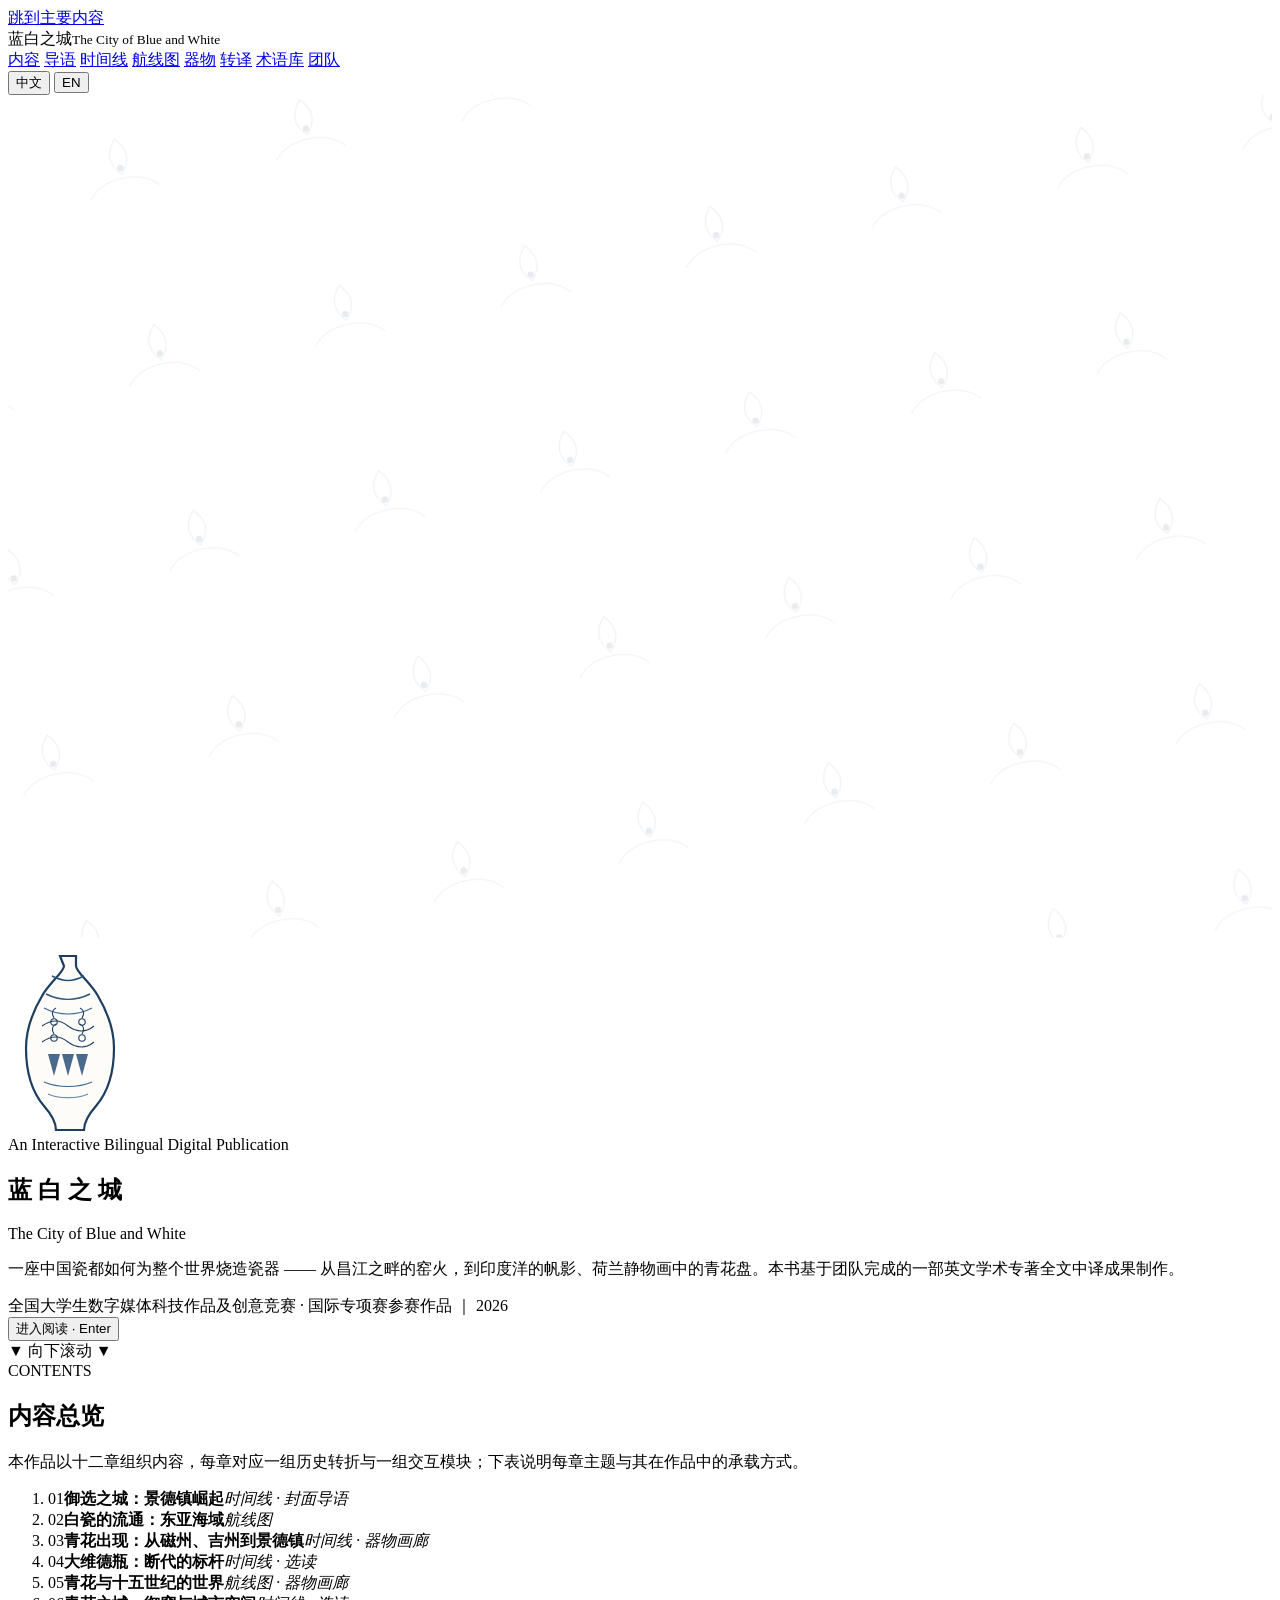
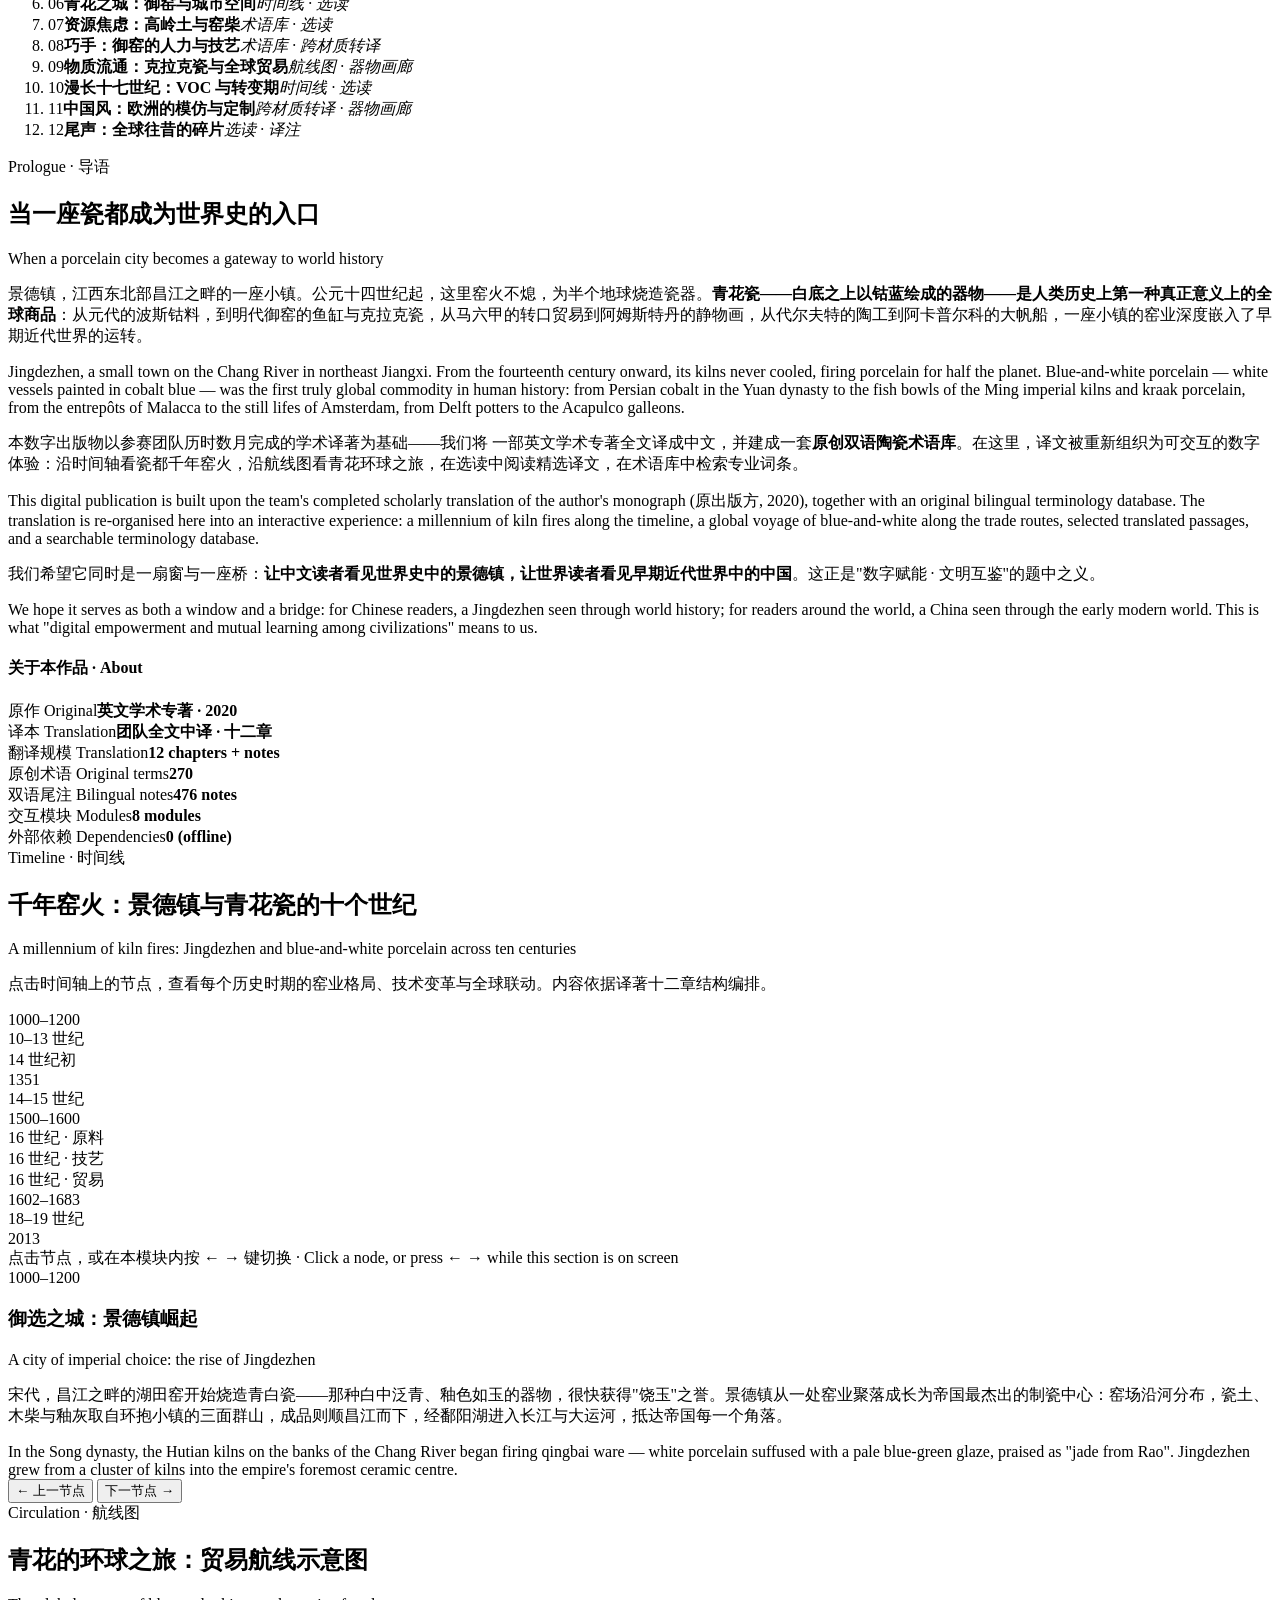
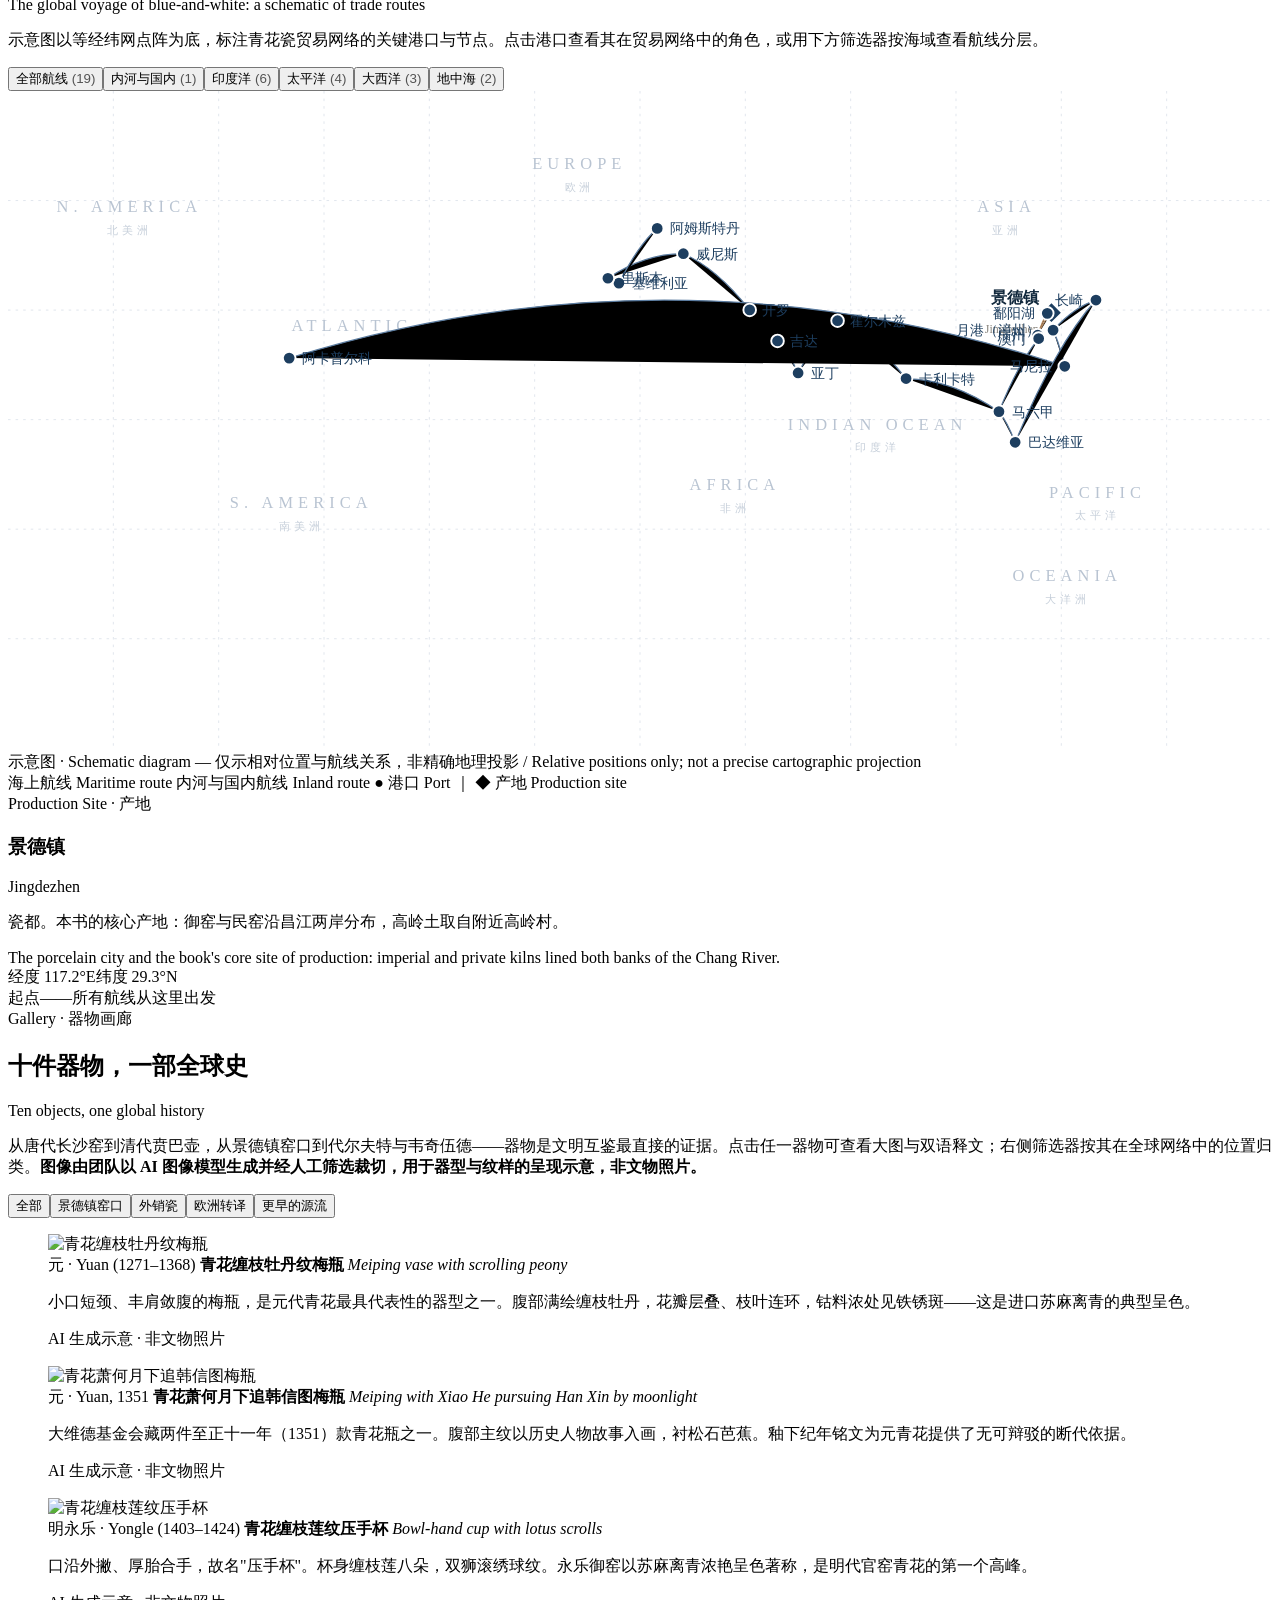
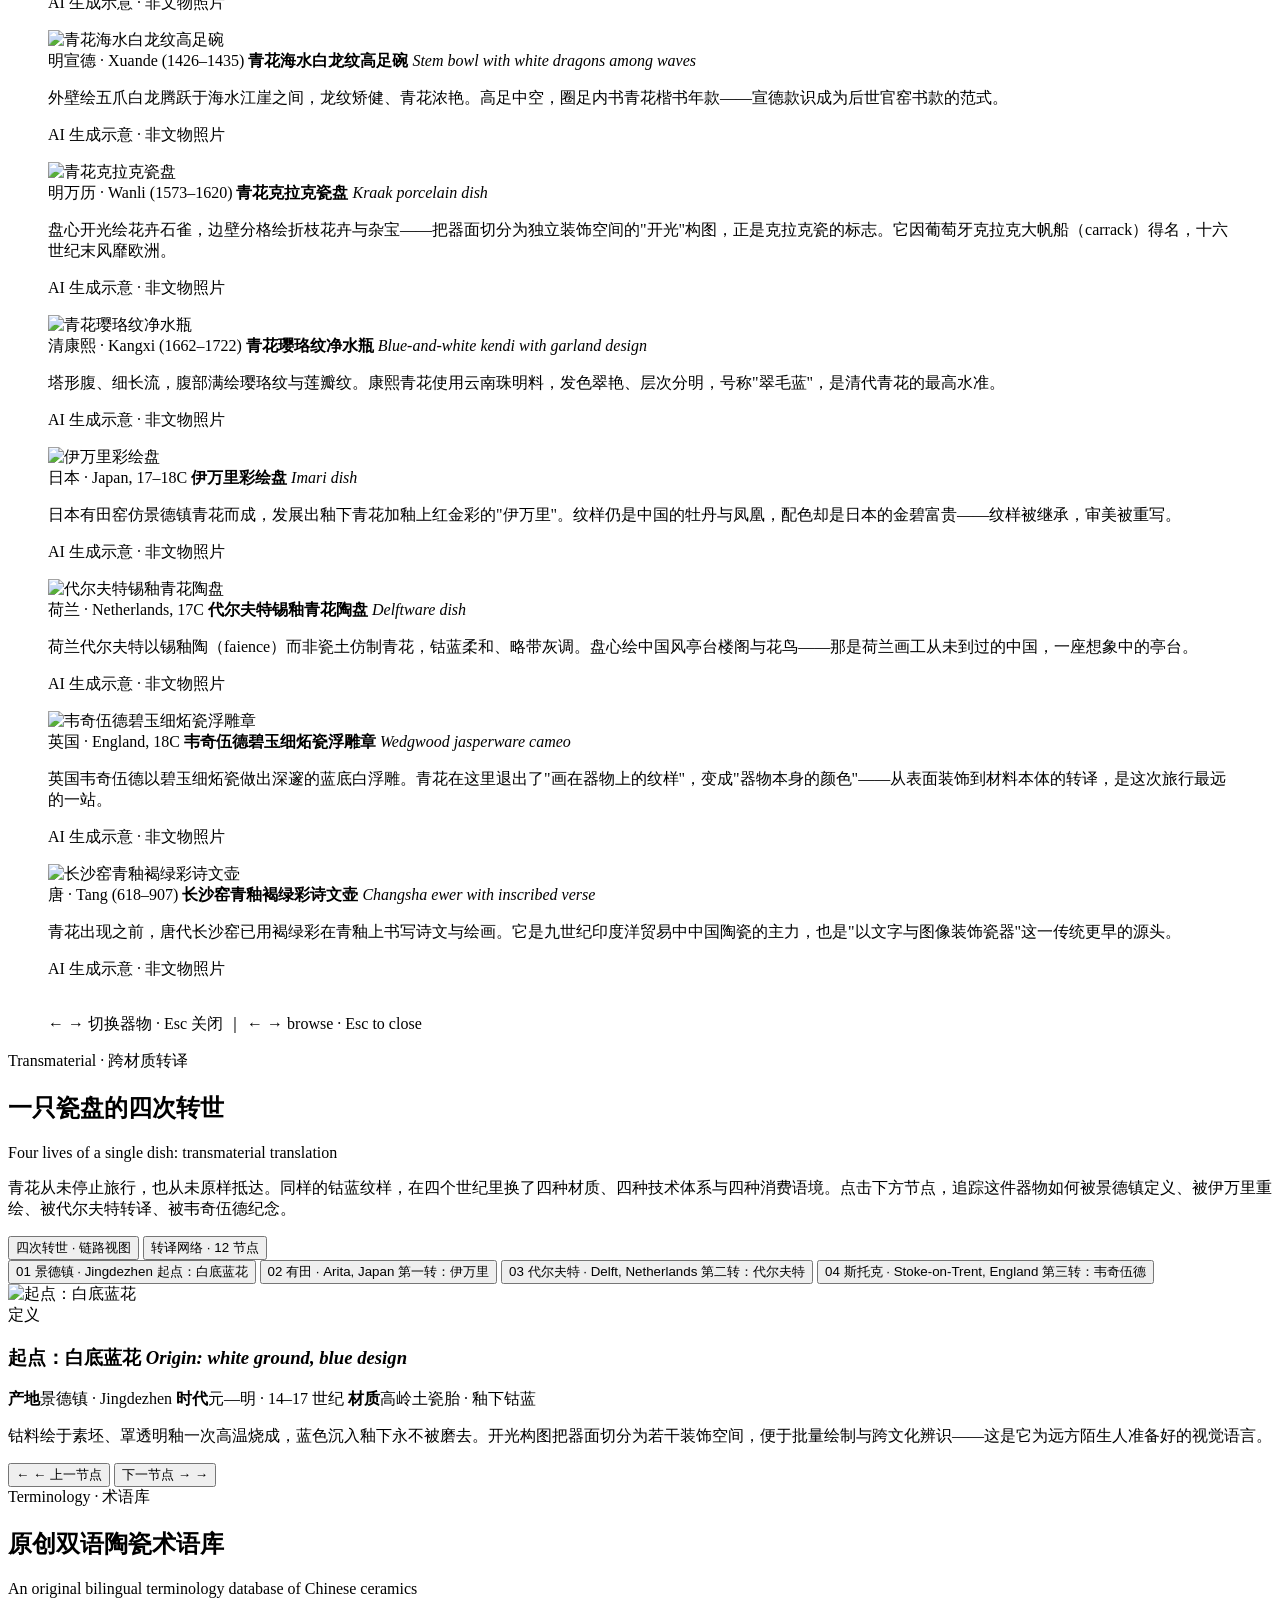
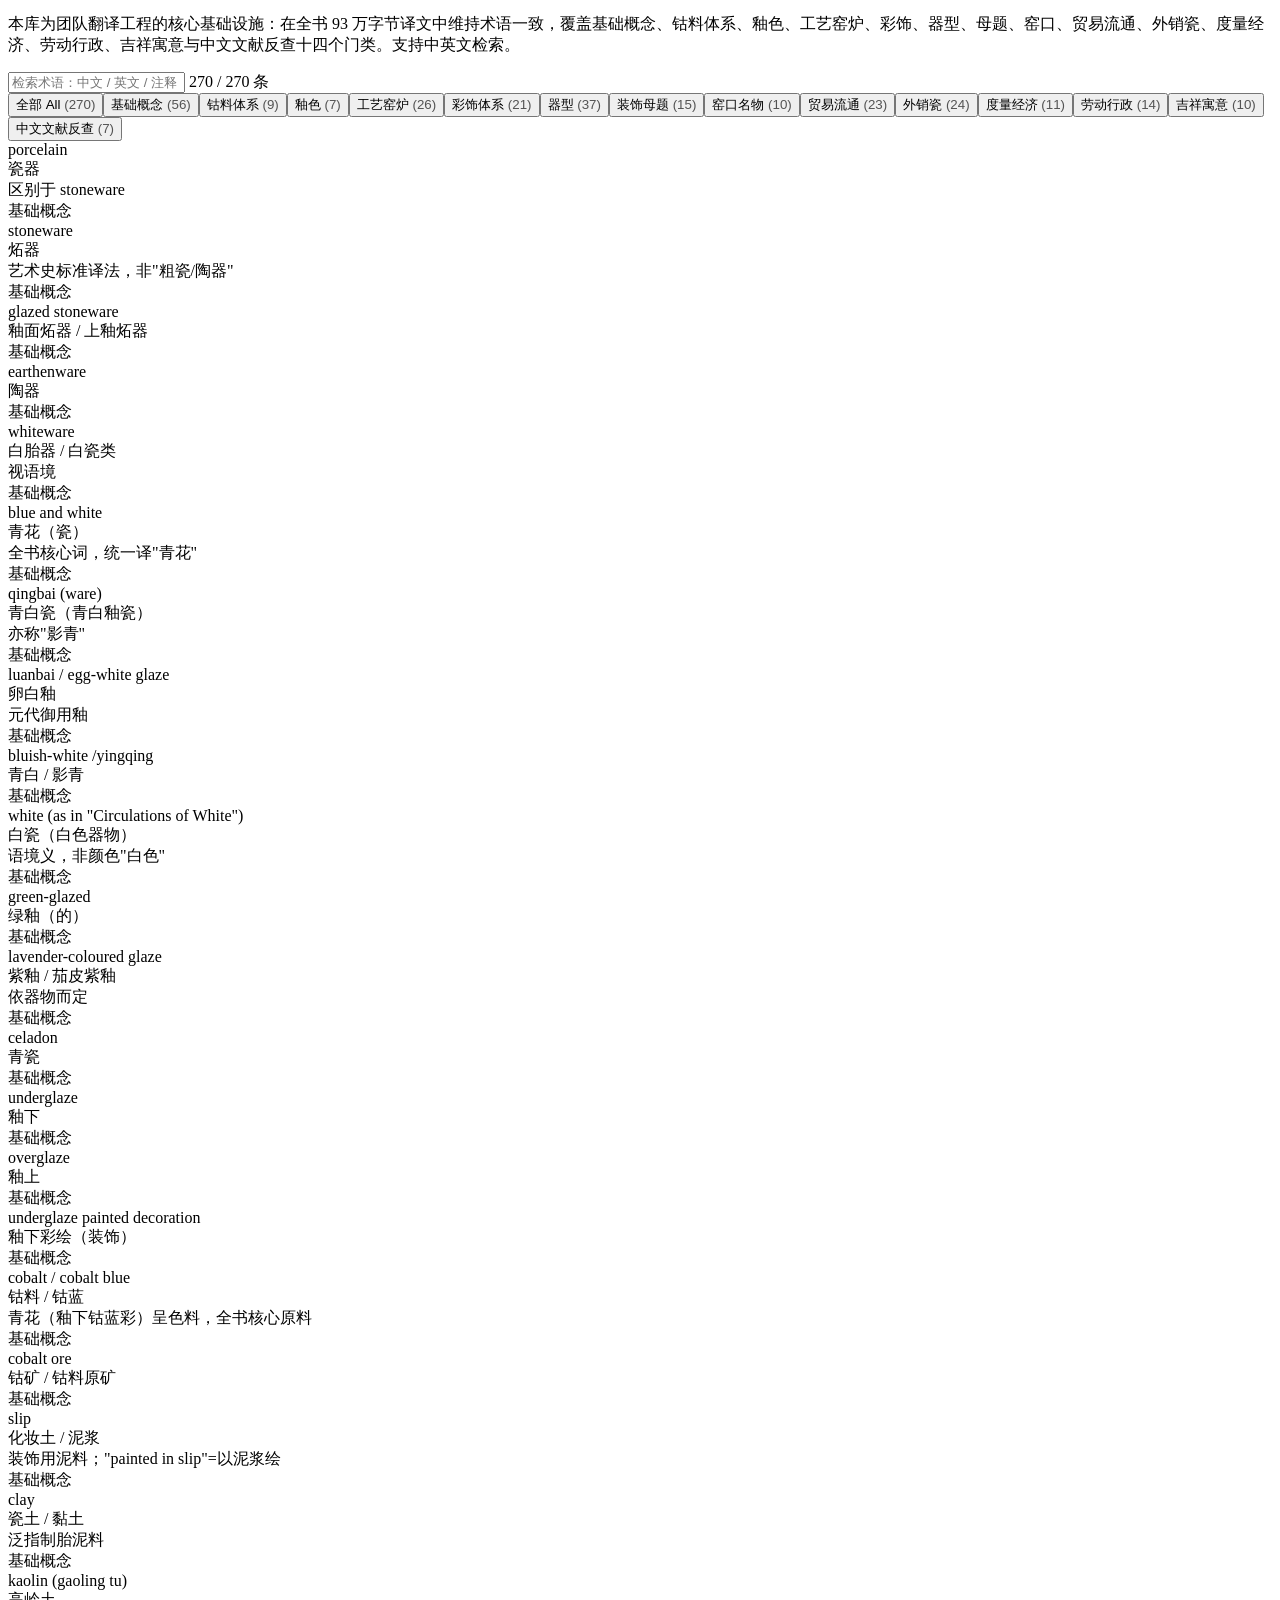
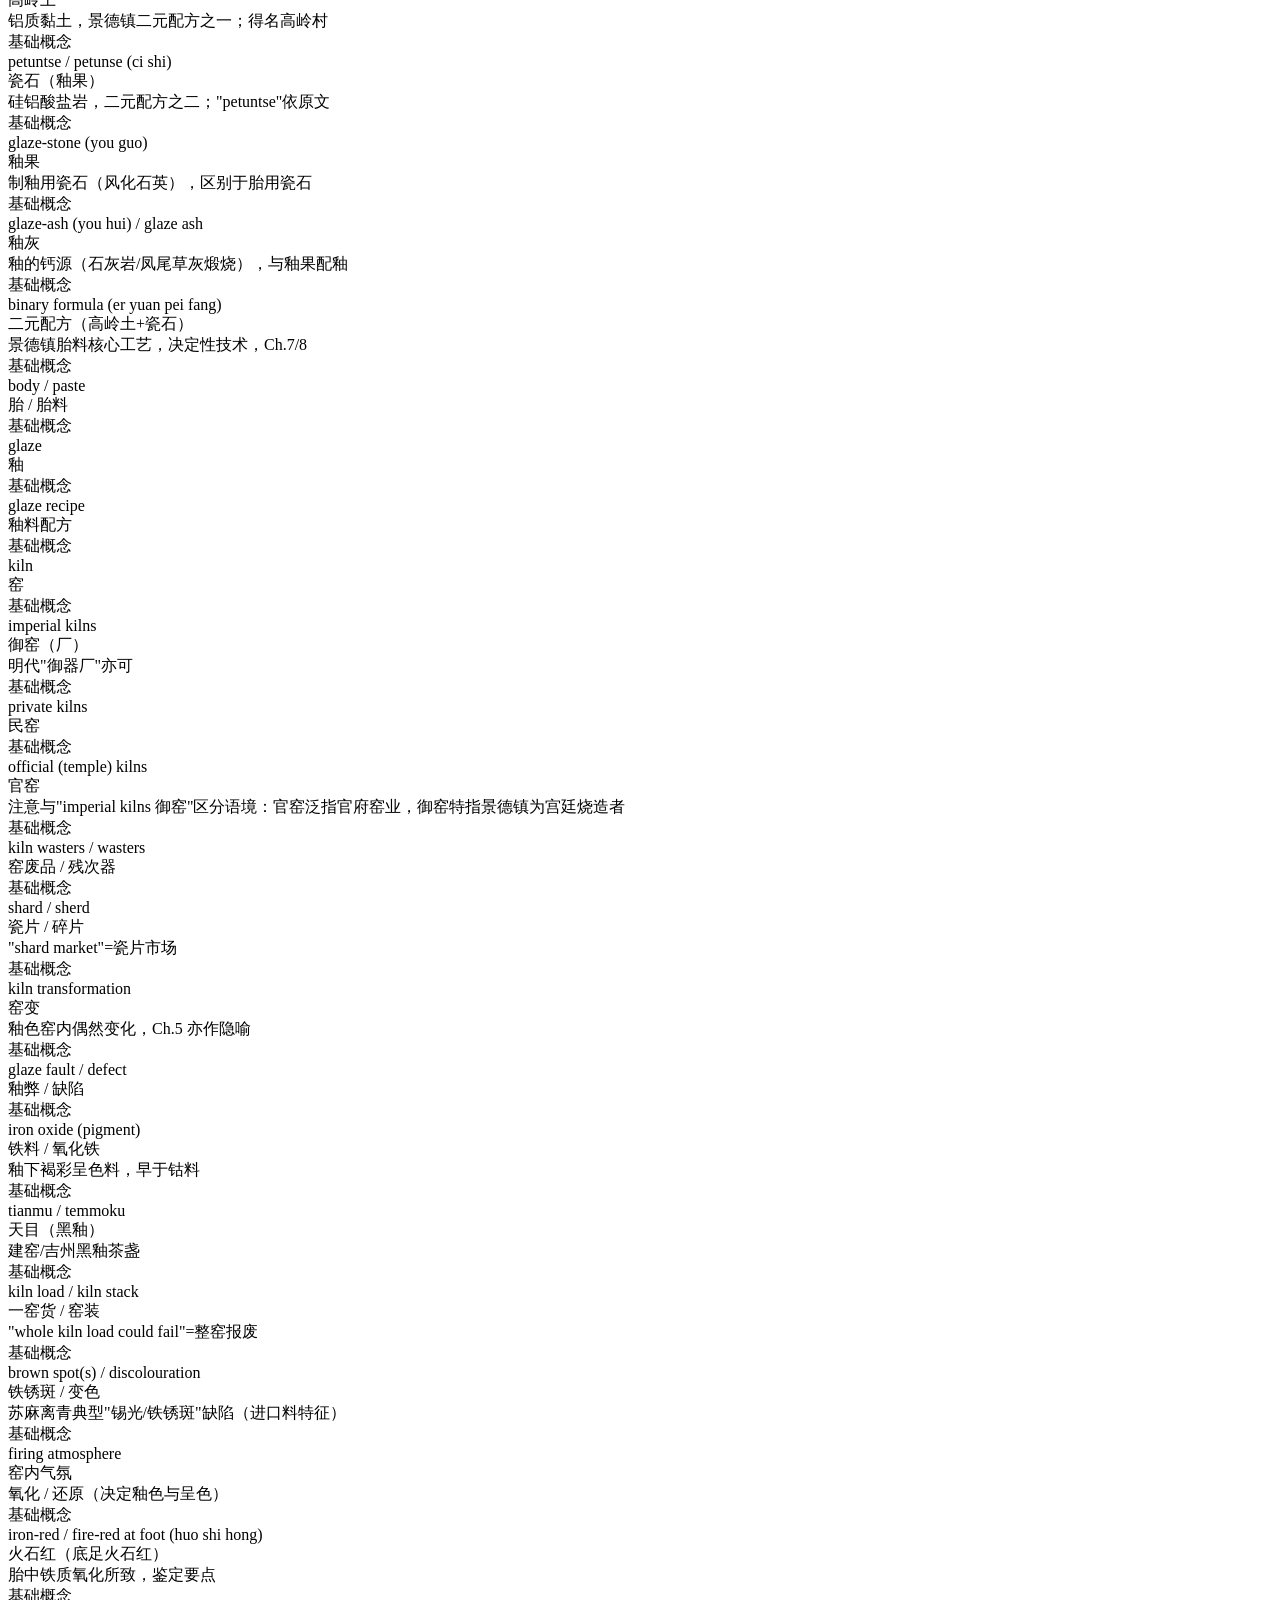
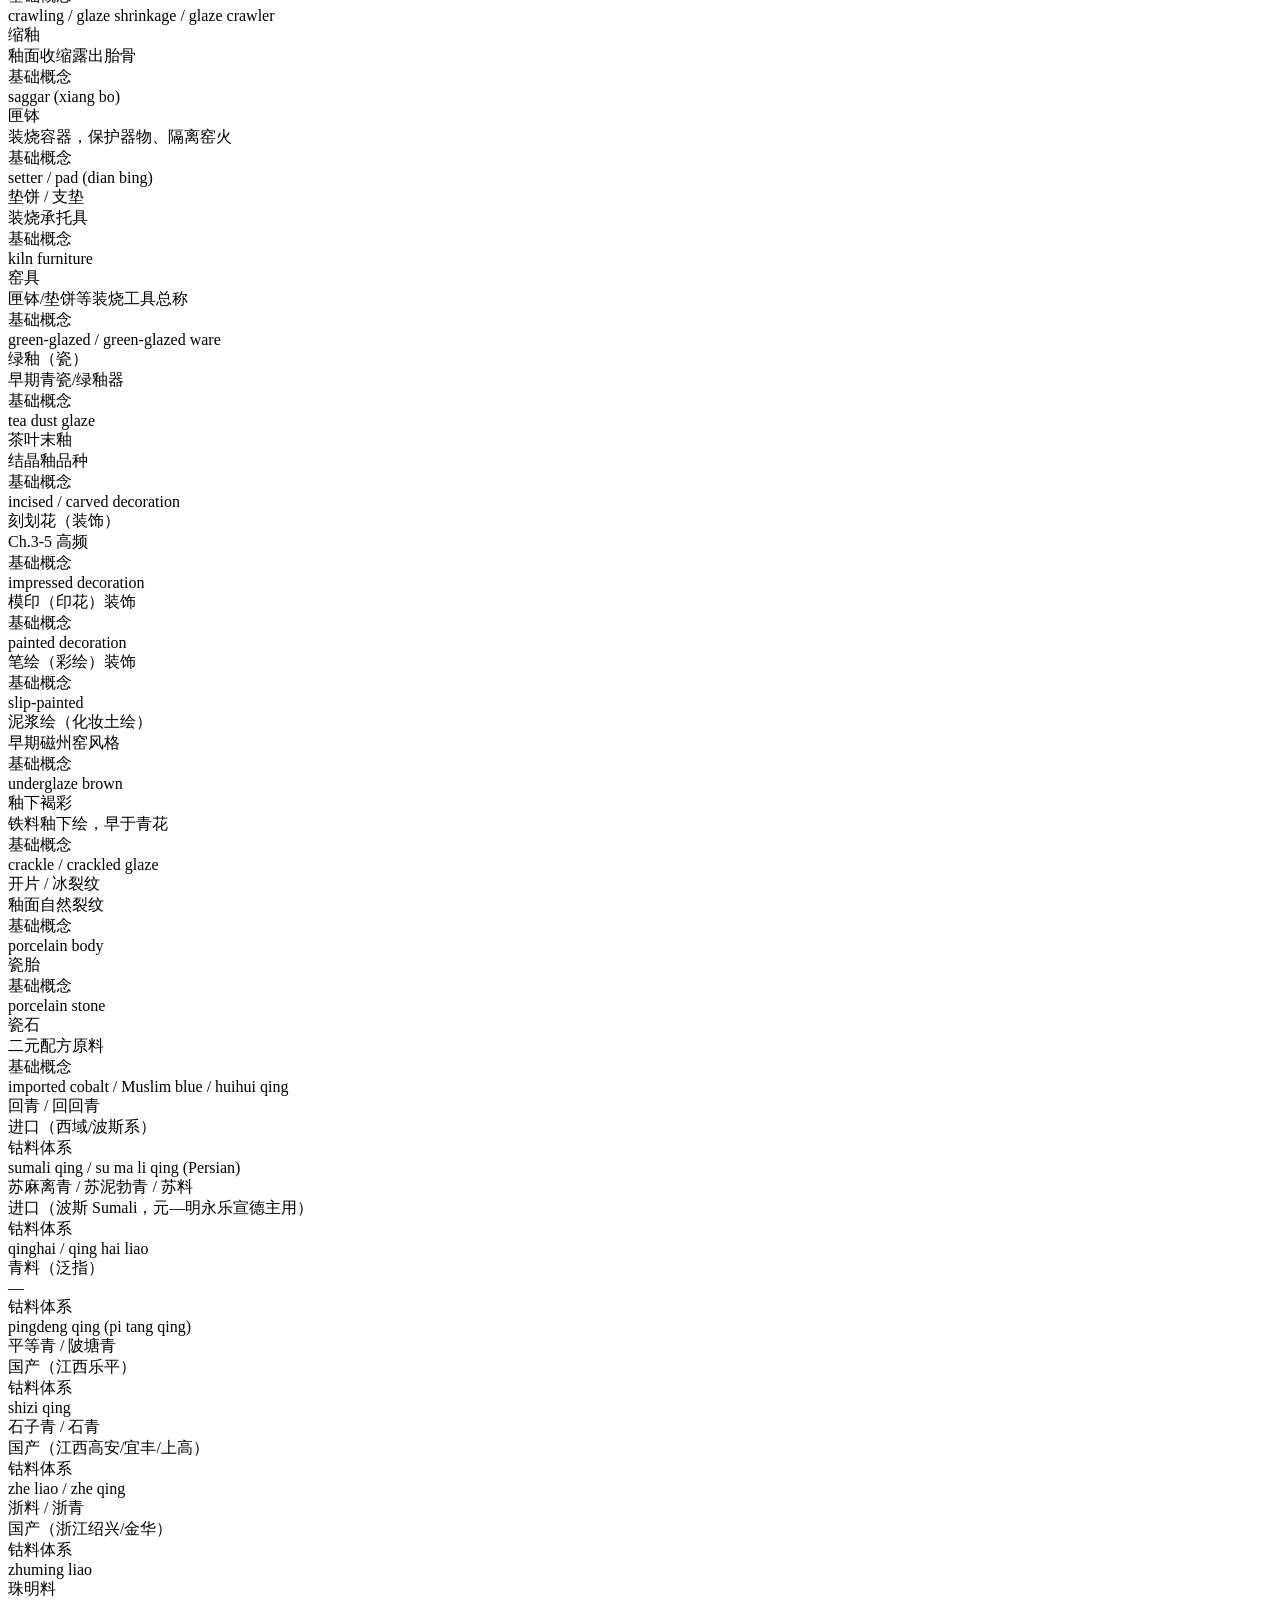
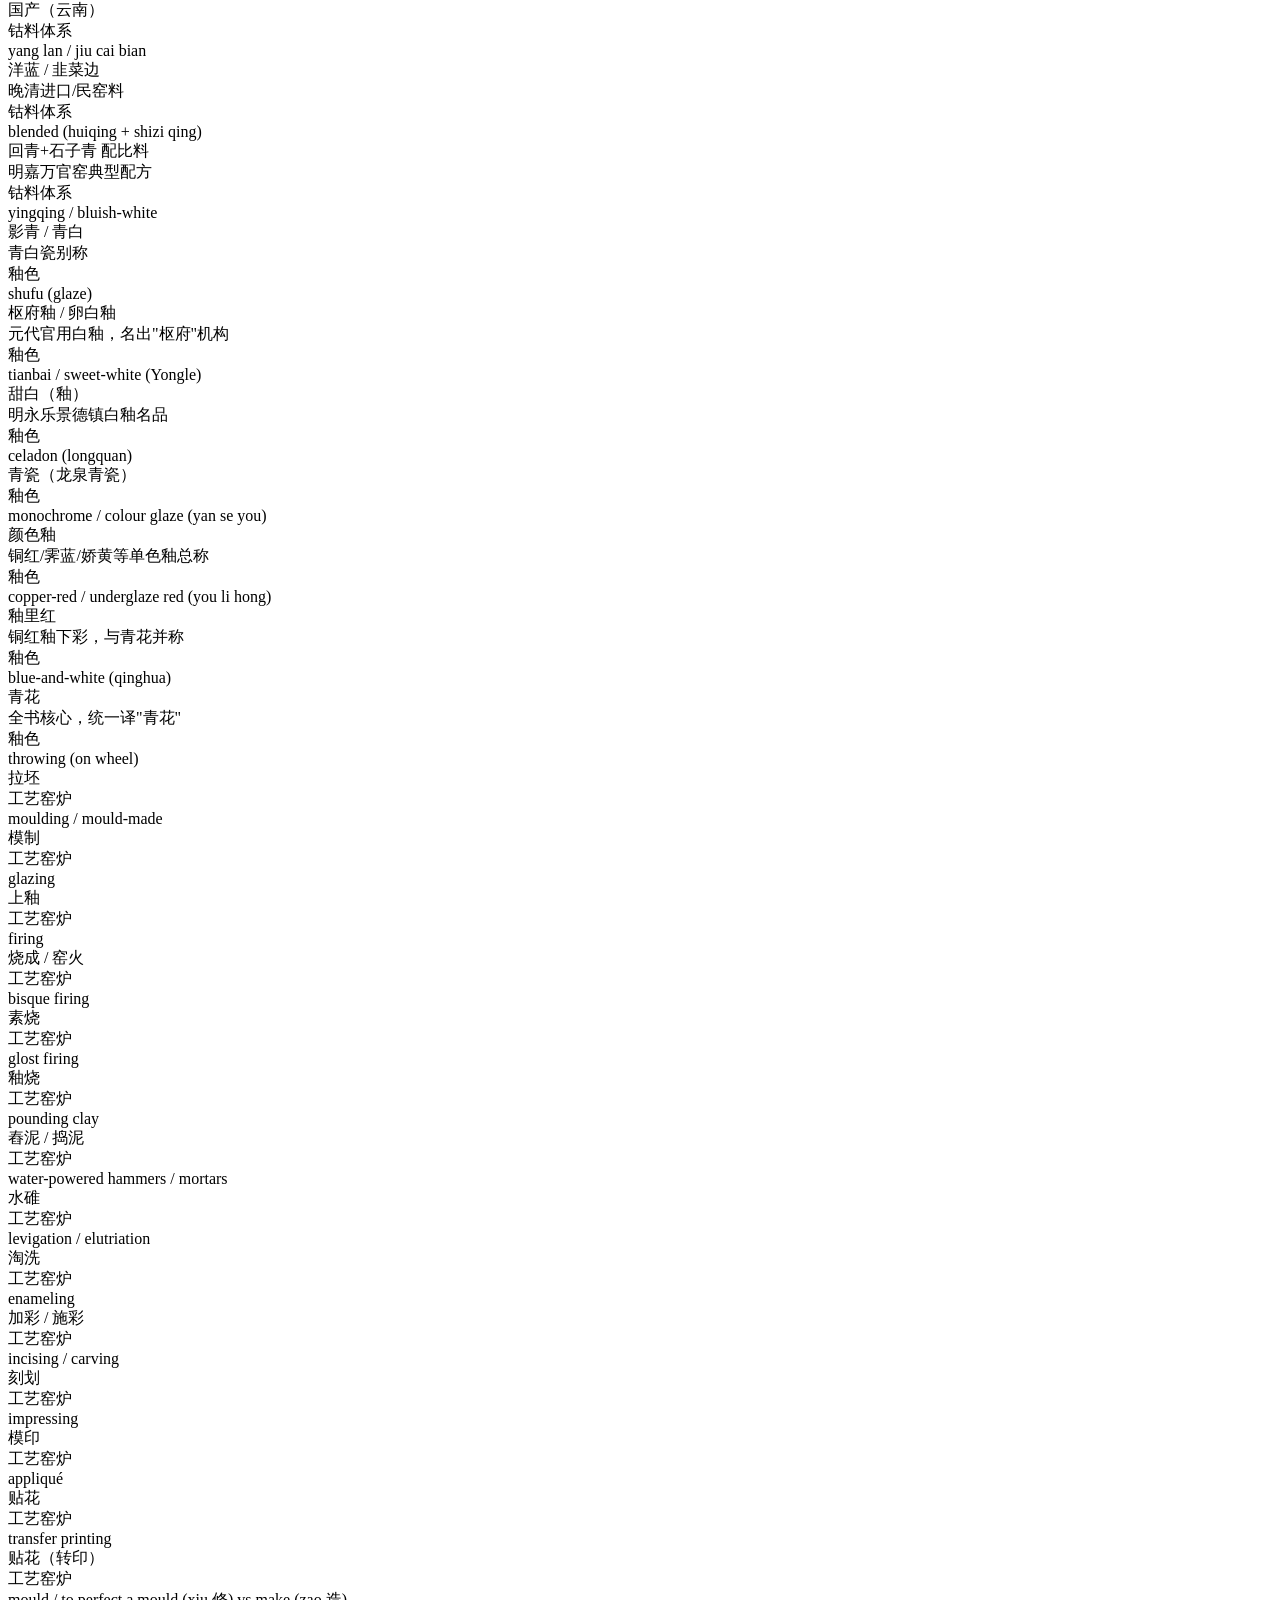
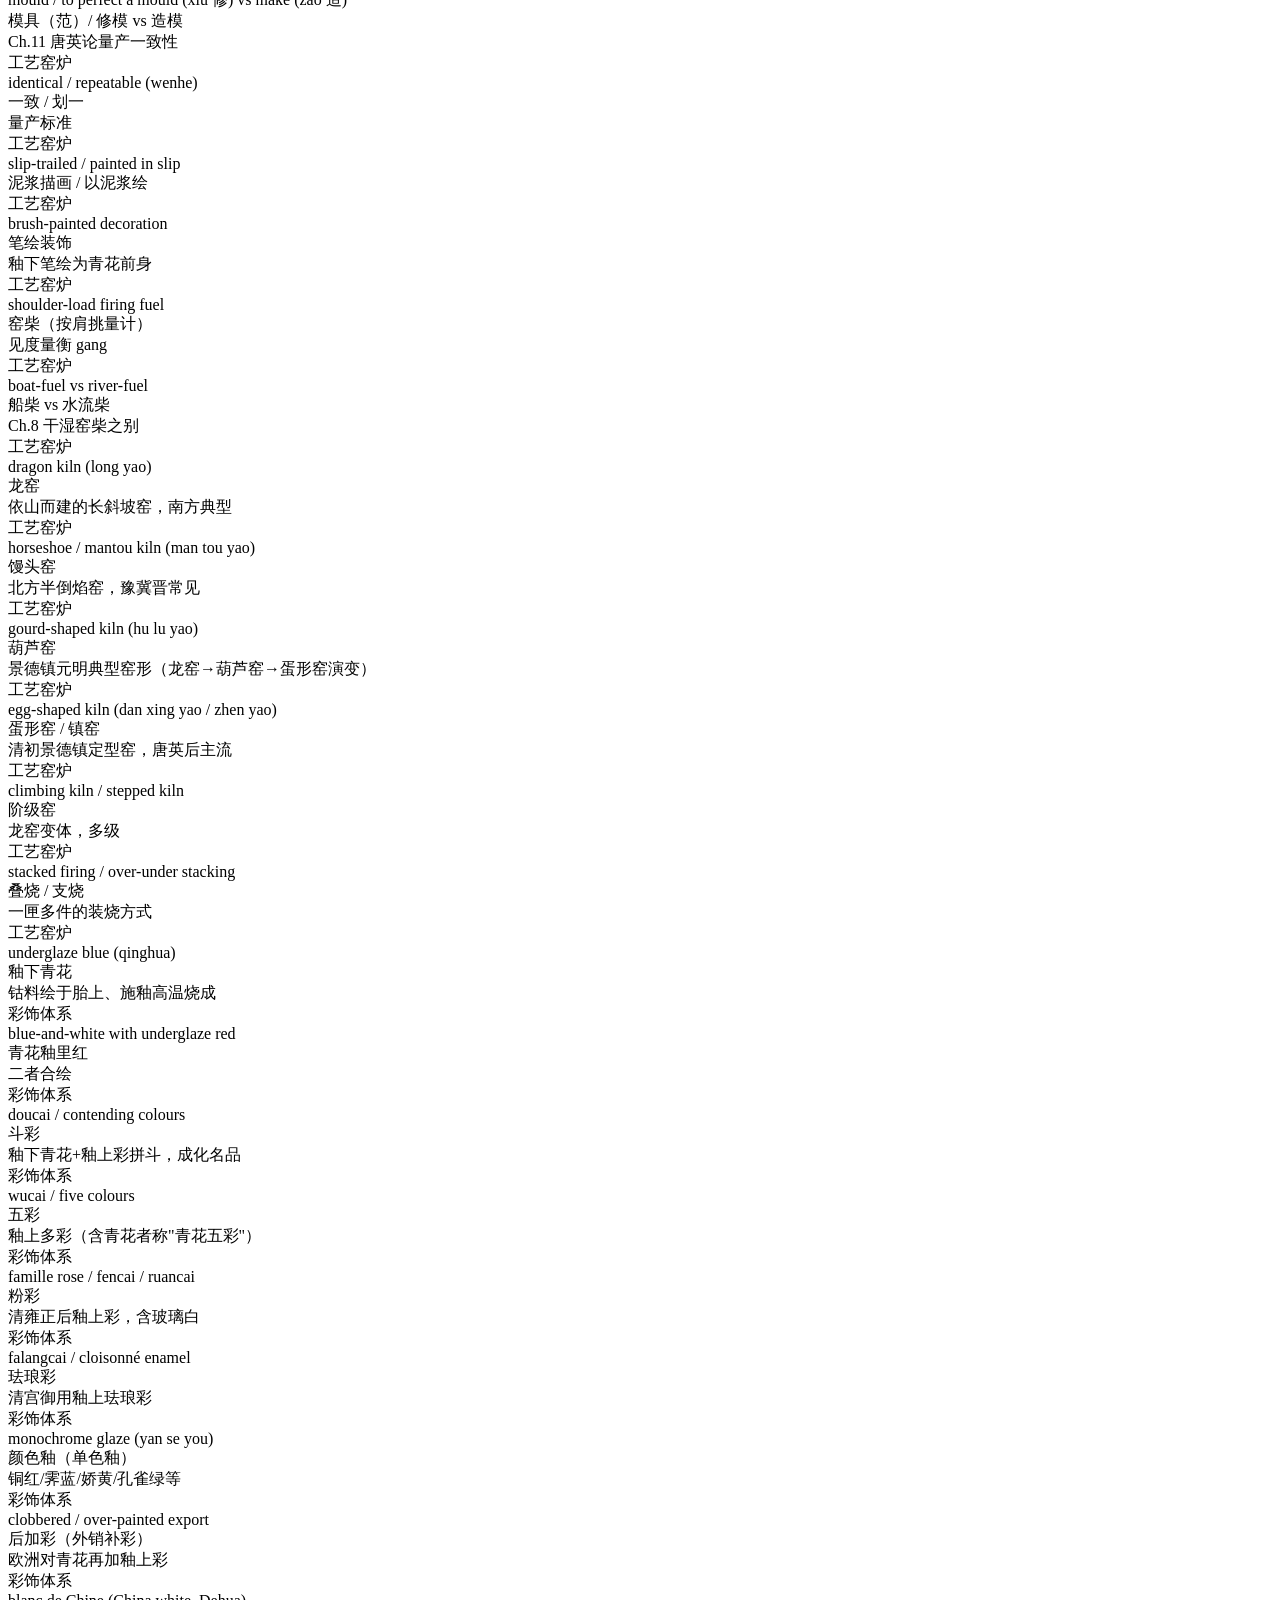
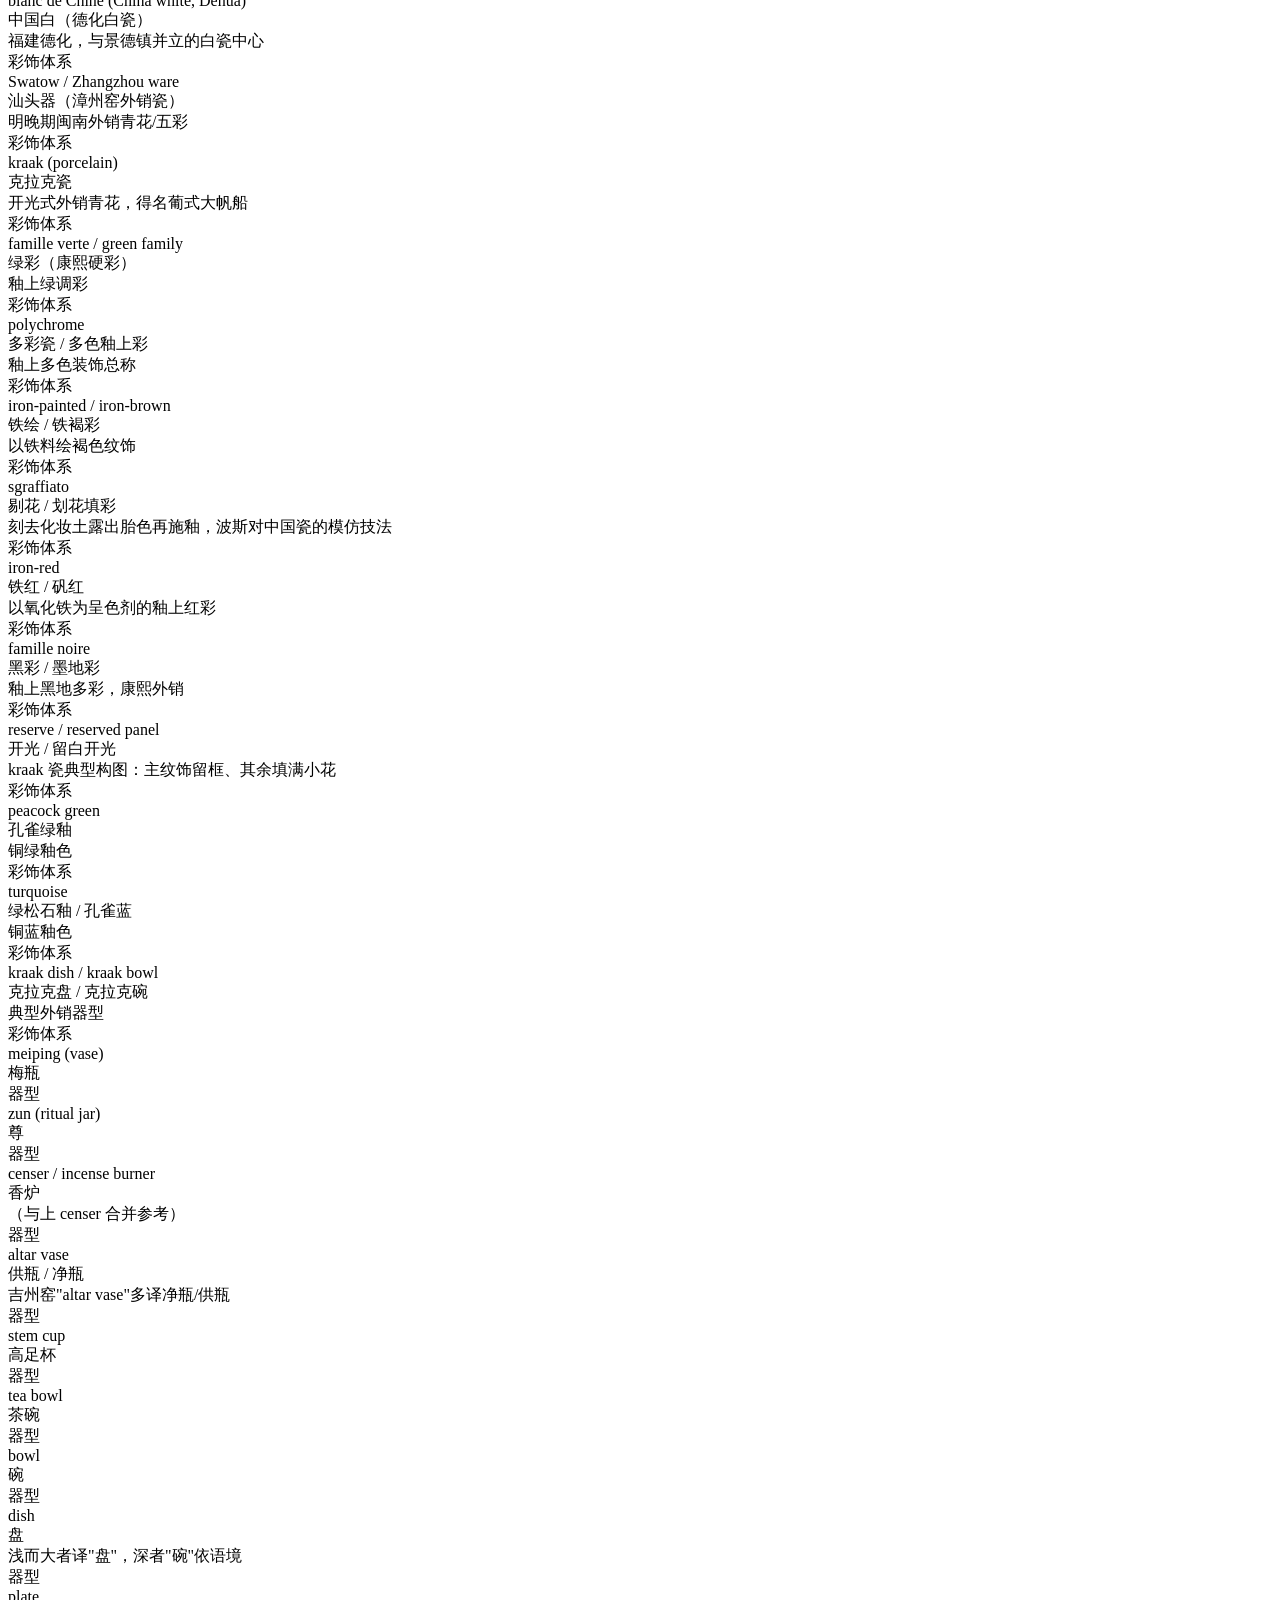
==== index.html @ 28ff6eba "upload index.html" ====
<!DOCTYPE html>
<html lang="zh-CN">
<head>
<meta charset="UTF-8">
<meta name="viewport" content="width=device-width, initial-scale=1.0">
<title>蓝白之城 · The City of Blue and White — 中英双语交互式数字出版物</title>
  <!-- 社交分享元信息（分享链接时显示标题与摘要；不影响离线运行） -->
  <meta property="og:type" content="website">
  <meta property="og:title" content="蓝白之城 · The City of Blue and White">
  <meta property="og:description" content="一部中英双语交互式数字出版物：从昌江之畔的窑火，到印度洋的帆影、荷兰静物画中的青花盘——一座中国瓷都的十个世纪。A bilingual interactive digital publication on Jingdezhen porcelain and the early modern world.">
  <meta property="og:locale" content="zh_CN">
  <meta property="og:locale:alternate" content="en_US">
  <meta name="twitter:card" content="summary_large_image">
  <meta name="twitter:title" content="The City of Blue and White">
  <meta name="twitter:description" content="A bilingual interactive digital publication on Jingdezhen porcelain and the early modern world.">
  <meta name="theme-color" content="#12293D">

<meta name="description" content="景德镇青花瓷与早期近代世界——基于团队学术翻译成果的中英双语交互式数字出版物">
<link rel="stylesheet" href="style.css">
</head>
<body>
  <a class="skip-link" href="#about" data-i18n="skip">跳到主要内容</a>

<!-- ============ 导航 ============ -->
<nav class="nav">
  <div class="nav-brand" onclick="scrollTo({top:0,behavior:'smooth'})">蓝白之城<small>The City of Blue and White</small></div>
  <div class="nav-links">
    <a href="#contents" data-i18n="nav_ct">内容</a>
      <a href="#about" data-i18n="nav_about">导语</a>
    <a href="#timeline" data-i18n="nav_timeline">时间线</a>
    <a href="#routes" data-i18n="nav_routes">航线图</a>
    <a href="#gallery" data-i18n="nav_gallery">器物</a>
    <a href="#trans" data-i18n="nav_trans">转译</a><!-- 方案C隐藏：<a href="#read" data-i18n="nav_read">长文</a> -->
    <a href="#terms" data-i18n="nav_terms">术语库</a><!-- 方案C隐藏：<a href="#notes" data-i18n="nav_notes">方法</a> -->
    <a href="#team" data-i18n="nav_team">团队</a>
    <div class="lang-switch">
      <button id="langZh" class="on" onclick="setLang('zh')">中文</button>
      <button id="langEn" onclick="setLang('en')">EN</button>
    </div>
  </div>
</nav>
<div class="read-progress" id="readProgress"><i></i></div>

<!-- ============ 封面 ============ -->
<section id="cover">
  <svg class="cover-pattern" width="100%" height="100%" preserveAspectRatio="xMidYMid slice" viewBox="0 0 1200 800" aria-hidden="true">
    <defs>
      <pattern id="lotus" width="180" height="180" patternUnits="userSpaceOnUse" patternTransform="rotate(-12)">
        <circle cx="90" cy="90" r="3" fill="#1D3E5F" opacity="0.10"/>
        <path d="M90 62 q16 18 0 34 q-16-16 0-34z" fill="none" stroke="#1D3E5F" stroke-width="1" opacity="0.08"/>
        <path d="M90 100 q22 0 34 14 M90 100 q-22 0-34 14" fill="none" stroke="#1D3E5F" stroke-width="1" opacity="0.07"/>
      </pattern>
    </defs>
    <rect width="1200" height="800" fill="url(#lotus)"/>
  </svg>
  <div class="cover-inner">
    <!-- 原创青花梅瓶插画 -->
    <svg class="cover-vase" width="120" height="190" viewBox="0 0 120 190" aria-label="青花梅瓶">
      <path d="M52 14 h16 v10 c0 6 14 16 22 30 c10 17 16 34 16 52 c0 26 -6 44 -18 58 c-8 9 -12 16 -12 24 h-28 c0-8-4-15-12-24 c-12-14-18-32-18-58 c0-18 6-35 16-52 c8-14 22-24 22-30z"
            fill="#FDFCF9" stroke="#1D3E5F" stroke-width="2.2"/>
      <path d="M44 34 c12 6 20 6 32 0" fill="none" stroke="#2A5178" stroke-width="1.4"/>
      <path d="M38 52 c14 7 30 7 44 0" fill="none" stroke="#2A5178" stroke-width="1.4"/>
      <path d="M36 66 c15 8 33 8 48 0" fill="none" stroke="#3D6893" stroke-width="1.2"/>
      <!-- 缠枝莲纹带 -->
      <g stroke="#1D3E5F" stroke-width="1.1" fill="none">
        <path d="M34 84 q14-10 26 0 q14 10 26 0"/>
        <circle cx="46" cy="80" r="3.2"/><circle cx="74" cy="80" r="3.2"/>
        <path d="M46 76 q-4-7 2-10 M74 76 q4-7-2-10"/>
        <path d="M34 100 q14-10 26 0 q14 10 26 0"/>
        <circle cx="46" cy="96" r="3.2"/><circle cx="74" cy="96" r="3.2"/>
        <path d="M46 92 q-4-7 2-10 M74 92 q4-7-2-10"/>
      </g>
      <!-- 蕉叶纹 -->
      <g fill="#2A5178" opacity="0.85">
        <path d="M40 112 l6 22 6-22z"/><path d="M54 112 l6 22 6-22z"/><path d="M68 112 l6 22 6-22z"/>
      </g>
      <path d="M36 140 c14 6 34 6 48 0" fill="none" stroke="#3D6893" stroke-width="1.2"/>
      <path d="M40 152 c10 5 30 5 40 0" fill="none" stroke="#5B7CA0" stroke-width="1"/>
    </svg>
    <div class="cover-kicker">An Interactive Bilingual Digital Publication</div>
    <h1 class="cover-title">蓝 白 之 城</h1>
    <div class="cover-title-en">The City of Blue and White</div>
    <p class="cover-sub" data-i18n="cover_sub">一座中国瓷都如何为整个世界烧造瓷器 —— 从昌江之畔的窑火，到印度洋的帆影、荷兰静物画中的青花盘。本书基于团队完成的一部英文学术专著全文中译成果制作。</p>
    <div class="cover-meta">全国大学生数字媒体科技作品及创意竞赛 · 国际专项赛参赛作品 ｜ 2026</div>
    <button class="cover-cta" onclick="document.getElementById('about').scrollIntoView({behavior:'smooth'})">进入阅读 · Enter</button>
  </div>
  <div class="scroll-hint">▼ 向下滚动 ▼</div>
</section>

<!-- ============ 导语 ============ -->
<!-- 内容总览：全书十二章目录（评审 30 秒看懂内容框架） -->
  <section id="contents" class="sec">
    <div class="wrap">
      <div class="sec-kicker" data-i18n="ct_kicker">CONTENTS</div>
      <h2 class="sec-title" data-i18n="ct_title">内容总览</h2>
      <p class="about-p" data-i18n="ct_lead">本作品以十二章组织内容，每章对应一组历史转折与一组交互模块；下表说明每章主题与其在作品中的承载方式。</p>
      <ol class="ct-list">
        <li><span class="ct-no">01</span><b data-i18n="ct_c1">御选之城：景德镇崛起</b><em data-i18n="ct_m1">时间线 · 封面导语</em></li>
        <li><span class="ct-no">02</span><b data-i18n="ct_c2">白瓷的流通：东亚海域</b><em data-i18n="ct_m2">航线图</em></li>
        <li><span class="ct-no">03</span><b data-i18n="ct_c3">青花出现：从磁州、吉州到景德镇</b><em data-i18n="ct_m3">时间线 · 器物画廊</em></li>
        <li><span class="ct-no">04</span><b data-i18n="ct_c4">大维德瓶：断代的标杆</b><em data-i18n="ct_m4">时间线 · 选读</em></li>
        <li><span class="ct-no">05</span><b data-i18n="ct_c5">青花与十五世纪的世界</b><em data-i18n="ct_m5">航线图 · 器物画廊</em></li>
        <li><span class="ct-no">06</span><b data-i18n="ct_c6">青花之城：御窑与城市空间</b><em data-i18n="ct_m6">时间线 · 选读</em></li>
        <li><span class="ct-no">07</span><b data-i18n="ct_c7">资源焦虑：高岭土与窑柴</b><em data-i18n="ct_m7">术语库 · 选读</em></li>
        <li><span class="ct-no">08</span><b data-i18n="ct_c8">巧手：御窑的人力与技艺</b><em data-i18n="ct_m8">术语库 · 跨材质转译</em></li>
        <li><span class="ct-no">09</span><b data-i18n="ct_c9">物质流通：克拉克瓷与全球贸易</b><em data-i18n="ct_m9">航线图 · 器物画廊</em></li>
        <li><span class="ct-no">10</span><b data-i18n="ct_c10">漫长十七世纪：VOC 与转变期</b><em data-i18n="ct_m10">时间线 · 选读</em></li>
        <li><span class="ct-no">11</span><b data-i18n="ct_c11">中国风：欧洲的模仿与定制</b><em data-i18n="ct_m11">跨材质转译 · 器物画廊</em></li>
        <li><span class="ct-no">12</span><b data-i18n="ct_c12">尾声：全球往昔的碎片</b><em data-i18n="ct_m12">选读 · 译注</em></li>
      </ol>
    </div>
  </section>

  <section id="about">
  <div class="sec-head">
    <div class="sec-kicker" data-i18n="k_about">Prologue · 导语</div>
    <h2 class="sec-title" data-i18n="t_about">当一座瓷都成为世界史的入口</h2>
    <div class="sec-title-en">When a porcelain city becomes a gateway to world history</div>
  </div>
  <div class="about-grid">
    <div>
      <p class="about-p">景德镇，江西东北部昌江之畔的一座小镇。公元十四世纪起，这里窑火不熄，为半个地球烧造瓷器。<strong>青花瓷——白底之上以钴蓝绘成的器物——是人类历史上第一种真正意义上的全球商品</strong>：从元代的波斯钴料，到明代御窑的鱼缸与克拉克瓷，从马六甲的转口贸易到阿姆斯特丹的静物画，从代尔夫特的陶工到阿卡普尔科的大帆船，一座小镇的窑业深度嵌入了早期近代世界的运转。</p>
      <div class="about-en">Jingdezhen, a small town on the Chang River in northeast Jiangxi. From the fourteenth century onward, its kilns never cooled, firing porcelain for half the planet. Blue-and-white porcelain — white vessels painted in cobalt blue — was the first truly global commodity in human history: from Persian cobalt in the Yuan dynasty to the fish bowls of the Ming imperial kilns and kraak porcelain, from the entrepôts of Malacca to the still lifes of Amsterdam, from Delft potters to the Acapulco galleons.</div>
      <p class="about-p">本数字出版物以参赛团队历时数月完成的学术译著为基础——我们将 一部英文学术专著全文译成中文，并建成一套<strong>原创双语陶瓷术语库</strong>。在这里，译文被重新组织为可交互的数字体验：沿时间轴看瓷都千年窑火，沿航线图看青花环球之旅，在选读中阅读精选译文，在术语库中检索专业词条。</p>
      <div class="about-en">This digital publication is built upon the team's completed scholarly translation of the author's monograph (原出版方, 2020), together with an original bilingual terminology database. The translation is re-organised here into an interactive experience: a millennium of kiln fires along the timeline, a global voyage of blue-and-white along the trade routes, selected translated passages, and a searchable terminology database.</div>
      <p class="about-p">我们希望它同时是一扇窗与一座桥：<strong>让中文读者看见世界史中的景德镇，让世界读者看见早期近代世界中的中国</strong>。这正是"数字赋能 · 文明互鉴"的题中之义。</p>
      <div class="about-en">We hope it serves as both a window and a bridge: for Chinese readers, a Jingdezhen seen through world history; for readers around the world, a China seen through the early modern world. This is what "digital empowerment and mutual learning among civilizations" means to us.</div>
    </div>
    <aside class="card about-side">
      <h4 data-i18n="about_h4">关于本作品 · About</h4>
      <div class="fact-row"><span>原作 Original</span><b>英文学术专著 · 2020</b></div>
      <div class="fact-row"><span>译本 Translation</span><b>团队全文中译 · 十二章</b></div>
      <div class="fact-row"><span>翻译规模 Translation</span><b>12 chapters + notes</b></div>
      <div class="fact-row"><span>原创术语 Original terms</span><b id="factTerms">270</b></div>
      <div class="fact-row"><span>双语尾注 Bilingual notes</span><b>476 notes</b></div>
      <div class="fact-row"><span>交互模块 Modules</span><b>8 modules</b></div>
      <div class="fact-row"><span>外部依赖 Dependencies</span><b>0 (offline)</b></div>
    </aside>
  </div>
</section>

<!-- ============ 时间线 ============ -->
<section id="timeline">
  <div class="sec-head">
    <div class="sec-kicker" data-i18n="k_timeline">Timeline · 时间线</div>
    <h2 class="sec-title" data-i18n="t_timeline">千年窑火：景德镇与青花瓷的十个世纪</h2>
    <div class="sec-title-en">A millennium of kiln fires: Jingdezhen and blue-and-white porcelain across ten centuries</div>
    <p class="sec-desc" data-i18n="d_timeline">点击时间轴上的节点，查看每个历史时期的窑业格局、技术变革与全球联动。内容依据译著十二章结构编排。</p>
  </div>
  <div class="timeline-wrap">
    <div class="timeline" id="tlRail">
      <div class="tl-rail"></div>
      <!-- nodes injected by JS -->
    </div>
  </div>
  <div class="tl-hint">点击节点，或在本模块内按 ← → 键切换 · Click a node, or press ← → while this section is on screen</div>
  <div class="card tl-detail show" id="tlDetail"></div>
  <div class="tl-nav">
    <button onclick="tlStep(-1)">← 上一节点</button>
    <button onclick="tlStep(1)">下一节点 →</button>
  </div>
</section>

<!-- ============ 航线图 ============ -->
<section id="routes">
  <div class="sec-head">
    <div class="sec-kicker" data-i18n="k_routes">Circulation · 航线图</div>
    <h2 class="sec-title" data-i18n="t_routes">青花的环球之旅：贸易航线示意图</h2>
    <div class="sec-title-en">The global voyage of blue-and-white: a schematic of trade routes</div>
    <p class="sec-desc" data-i18n="d_routes">示意图以等经纬网点阵为底，标注青花瓷贸易网络的关键港口与节点。点击港口查看其在贸易网络中的角色，或用下方筛选器按海域查看航线分层。</p>
  </div>
  <div class="route-filter" id="routeFilter"></div>
  <div class="routes-grid">
    <div class="card map-box">
      <svg id="routeMap" viewBox="0 0 1000 520" role="img" aria-label="青花瓷贸易航线示意图"></svg>
      <div class="map-note">示意图 · Schematic diagram — 仅示相对位置与航线关系，非精确地理投影 / Relative positions only; not a precise cartographic projection</div>
      <div class="map-legend">
        <span><i></i>海上航线 Maritime route</span>
        <span><i class="solid"></i>内河与国内航线 Inland route</span>
        <span>● 港口 Port ｜ ◆ 产地 Production site</span>
      </div>
    </div>
    <div class="card port-panel" id="portPanel"></div>
  </div>
</section>

<!-- ============ 器物画廊 ============ -->
<section id="gallery">
  <div class="sec-head">
    <div class="sec-kicker" data-i18n="k_gallery">Gallery · 器物画廊</div>
    <h2 class="sec-title" data-i18n="t_gallery">十件器物，一部全球史</h2>
    <div class="sec-title-en">Ten objects, one global history</div>
    <p class="sec-desc" data-i18n-html="d_gallery">从唐代长沙窑到清代贲巴壶，从景德镇窑口到代尔夫特与韦奇伍德——器物是文明互鉴最直接的证据。点击任一器物可查看大图与双语释文；右侧筛选器按其在全球网络中的位置归类。<b>图像由团队以 AI 图像模型生成并经人工筛选裁切，用于器型与纹样的呈现示意，非文物照片。</b></p>
  </div>
  <div class="gal-filter" id="galFilter"></div>
  <div class="gal-grid" id="galGrid"></div>
  <div class="gal-lightbox" id="galLightbox" onclick="if(event.target===this)closeLightbox()">
    <figure class="gal-lb-inner">
      <img id="galLbImg" alt="">
      <figcaption id="galLbCap"></figcaption>
      <div class="gal-lb-hint">← → 切换器物 · Esc 关闭 ｜ ← → browse · Esc to close</div>
    </figure>
  </div>
</section>

<!-- ============ 跨材质转译 ============ -->
<section id="trans">
  <div class="sec-head">
    <div class="sec-kicker" data-i18n="k_trans">Transmaterial · 跨材质转译</div>
    <h2 class="sec-title" data-i18n="t_trans">一只瓷盘的四次转世</h2>
    <div class="sec-title-en">Four lives of a single dish: transmaterial translation</div>
    <p class="sec-desc" data-i18n="d_trans">青花从未停止旅行，也从未原样抵达。同样的钴蓝纹样，在四个世纪里换了四种材质、四种技术体系与四种消费语境。点击下方节点，追踪这件器物如何被景德镇定义、被伊万里重绘、被代尔夫特转译、被韦奇伍德纪念。</p>
  </div>
  <div class="trans-view">
    <button id="tvChain" class="tv-btn on" onclick="setTransView('chain')" data-i18n="tv_chain">四次转世 · 链路视图</button>
    <button id="tvNet" class="tv-btn" onclick="setTransView('net')" data-i18n="tv_net">转译网络 · 12 节点</button>
  </div>
  <div id="transChain">
    <div class="trans-steps" id="transSteps"></div>
    <div class="trans-panel" id="transPanel"></div>
  </div>
  <div id="transNet" class="trans-net" hidden></div>
</section>

<!-- ============ 选读 ============ -->
<section id="read" hidden>
  <div class="sec-head">
    <div class="sec-kicker" data-i18n="k_read">Selected Readings · 选读</div>
    <h2 class="sec-title" data-i18n="t_read">六个瞬间：团队原创长文</h2>
    <div class="sec-title-en">Six moments from the translation</div>
    <p class="sec-desc" data-i18n="d_read">六篇团队原创长文，从瓷片市场、钴料来历、窑场网络、白银与开光、材质替换讲到碎片能证明什么。中文与英文均为团队撰写，不是任何既有著作的译文。</p>
  </div>
  <div class="read-tabs" id="readTabs"></div>
  <div class="card read-body show" id="readBody"></div>
</section>

<!-- ============ 术语库 ============ -->
<section id="terms">
  <div class="sec-head">
    <div class="sec-kicker" data-i18n="k_terms">Terminology · 术语库</div>
    <h2 class="sec-title" data-i18n="t_terms">原创双语陶瓷术语库</h2>
    <div class="sec-title-en">An original bilingual terminology database of Chinese ceramics</div>
    <p class="sec-desc" data-i18n-html="d_terms">本库为团队翻译工程的核心基础设施：在全书 93 万字节译文中维持术语一致，覆盖基础概念、钴料体系、釉色、工艺窑炉、彩饰、器型、母题、窑口、贸易流通、外销瓷、度量经济、劳动行政、吉祥寓意与中文文献反查十四个门类。支持中英文检索。</p>
  </div>
  <div class="terms-toolbar">
    <input class="terms-search" id="termSearch" type="text" placeholder="检索术语：中文 / 英文 / 注释，如 青花、cobalt、梅瓶、kraak…" oninput="renderTerms()">
    <span class="terms-count" id="termCount"></span>
  </div>
  <div class="cat-chips" id="catChips"></div>
  <div class="terms-split">
    <div class="terms-grid" id="termsGrid"></div>
    <aside class="card terms-chart" id="termsChart"></aside>
  </div>
</section>

<!-- ============ 译注 ============ -->
<section id="notes" hidden>
  <div class="sec-head">
    <div class="sec-kicker" data-i18n="k_notes">Bilingual Notes · 译注</div>
    <h2 class="sec-title" data-i18n="t_notes">学术译注：翻译工程的严谨性</h2>
    <div class="sec-title-en">Scholarly notes: the rigour behind the translation</div>
    <p class="sec-desc" data-i18n="d_notes">本作品不是译著，也没有引用任何单一著作作为底本。这里说明我们的研究方法、图像与数据的使用限制，以及本作品明确「没有做」的三件事。</p>
  </div>
  <div class="notes-list" id="notesList"></div>
</section>

<!-- ============ 团队 ============ -->
<section id="team">
  <div class="sec-head">
    <div class="sec-kicker" data-i18n="k_team">Team & Making · 团队与制作</div>
    <h2 class="sec-title" data-i18n="t_team">团队、方法与制作说明</h2>
    <div class="sec-title-en">The team, the method, and the making</div>
  </div>
  <div class="team-grid">
    <div class="card team-card">
      <h4 data-i18n="tc_0">制作分工 Division of Labour</h4>
      <ul>
        <li data-i18n-html="li_0"><b>翻译工程</b> — 全书十二章翻译、三步法（直译—反思—雅化）、质量门控五项量化评分 <span style="color:var(--ink-3)">（中国成员）</span></li>
        <li data-i18n-html="li_1"><b>术语库建设</b> — 270 条双语术语对齐、跨章漂移审计、中文文献还原 <span style="color:var(--ink-3)">（中国成员）</span></li>
        <li data-i18n-html="li_2"><b>双语尾注</b> — 476 条尾注中英对齐与多语言文献处理 <span style="color:var(--ink-3)">（中国成员）</span></li>
        <li data-i18n-html="li_3"><b>交互设计与开发</b> — 视觉系统、时间线、航线图、选读、术语库模块 <span style="color:var(--ink-3)">（中国成员）</span></li>
        <li data-i18n-html="li_4"><b>英文审校与国际化</b> — 界面英文文案、国际读者视角审读 <span style="color:var(--ink-3)">（国际成员）</span></li>
        <li data-i18n-html="li_5"><b>视频制作</b> — 脚本、录制、解说合成 <span style="color:var(--ink-3)">（全体成员）</span></li>
      </ul>
    </div>
    <div class="card team-card">
      <h4 data-i18n="tc_1">翻译方法 Translation Method</h4>
      <ul>
        <li data-i18n-html="li_6"><b>Stage 0 提取清洗</b> — PDF 文本提取，修复连字、CID 噪音、页眉噪音等 11 类提取损伤</li>
        <li data-i18n-html="li_7"><b>Stage 0.5 上下文纠错</b> — 43 条歧义词消歧规则 + PDF 回读校验</li>
        <li data-i18n-html="li_8"><b>Stage 1 术语对齐</b> — 术语库 + 地名词典前置加载，杜绝译法漂移</li>
        <li data-i18n-html="li_9"><b>Stage 2 三步翻译</b> — 直译 → 反思（术语/规范/去翻译腔）→ 雅化</li>
        <li data-i18n-html="li_10"><b>Stage 3.5 质量门控</b> — 段落完整性 / 漏译检测 / 歧义闭环 / 可读性 / 术语覆盖率，五项量化评分</li>
        <li data-i18n-html="li_11"><b>Stage 4 QA 校验</b> — 硬知识违规阻断、禁用变体扫描、尾注交叉验证</li>
      </ul>
    </div>
  </div>
  <div class="disclose">
    <h4 data-i18n-html="dc_0">SOURCE & AI DISCLOSURE · 资料来源与 AI 使用披露</h4>
    <p data-i18n-html="dc_1"><b>作品性质</b>：本作品为<b>团队原创</b>的数字出版物。文本（六篇长文、十二章叙述、术语注记、研究方法说明）由团队撰写；结构化数据（术语库 270 条、时间线 12 节点、港口 19 / 航线 19、器物 10 件、转译网络 12 节点 14 边）由团队整理与建模；视觉系统、交互与全部前端代码由团队实现。<b>本作品不以任何单一著作为底本，不包含任何著作的译文。</b></p>
    <p data-i18n-html="dc_2"><b>原创部分</b>：数字出版物的框架、视觉系统、交互设计、时间线与航线图的可视化数据组织、导语、英文摘要、术语库与全部前端代码均为团队原创；作品未使用原书插图。</p>
    <p data-i18n-html="dc_3"><b>AI 生成视觉披露</b>：「器物画廊」与「跨材质转译」模块中的 10 张器物图像由团队使用 AI 图像模型（智谱 CogView-3-Flash）生成提示词绘制，并经人工逐张筛选、裁切与配文；图像用于呈现器型与纹样的<b>示意</b>，非文物照片，已在页面明确标注。评审视频中的 AI 影像片段由团队使用 MiniMax-H3 视频模型生成。</p>
    <p data-i18n-html="dc_4"><b>AI 工具披露</b>：翻译过程中使用大语言模型辅助初稿与上下文纠错，全部译文经人工三步法修订并通过质量门控；前端代码与视频解说稿由人工编写、AI 辅助生成后经逐行审校修订；评审视频解说语音由 TTS 合成、字幕人工校对，背景音乐为团队程序化合成的原创音乐。AI 生成内容均经学生实质性修改与验证。</p>
    <p data-i18n-html="dc_5"><b>版权与引用</b>：器物图像为 AI 生成示意（非文物照片），文字与数据为团队原创；所述历史事实取自公开的博物馆藏品目录、考古报告与贸易史料，属公共知识，不复制任何著作的表达。若读者发现任何表达与他人作品雷同，请告知，我们将立即修正。</p>
  </div>
</section>

<!-- ============ 页脚 ============ -->
<footer>
  <div class="foot-inner">
    <h5>蓝白之城 · The City of Blue and White</h5>
    <p>中英双语交互式数字出版物 ｜ 全国大学生数字媒体科技作品及创意竞赛 · 国际专项赛参赛作品 ｜ 2026</p>
    <p>数字赋能 · 文明互鉴 —— Digital Empowerment · Mutual Learning Among Civilizations</p>
    <p class="foot-en">Translation based on an English-language scholarly monograph on Jingdezhen porcelain and the early modern world. All interactive design, visual system and front-end code are original work of the student team.</p>
  </div>
</footer>

<script src="data_glossary.js"></script>
<script src="app.js"></script>
</body>
</html>
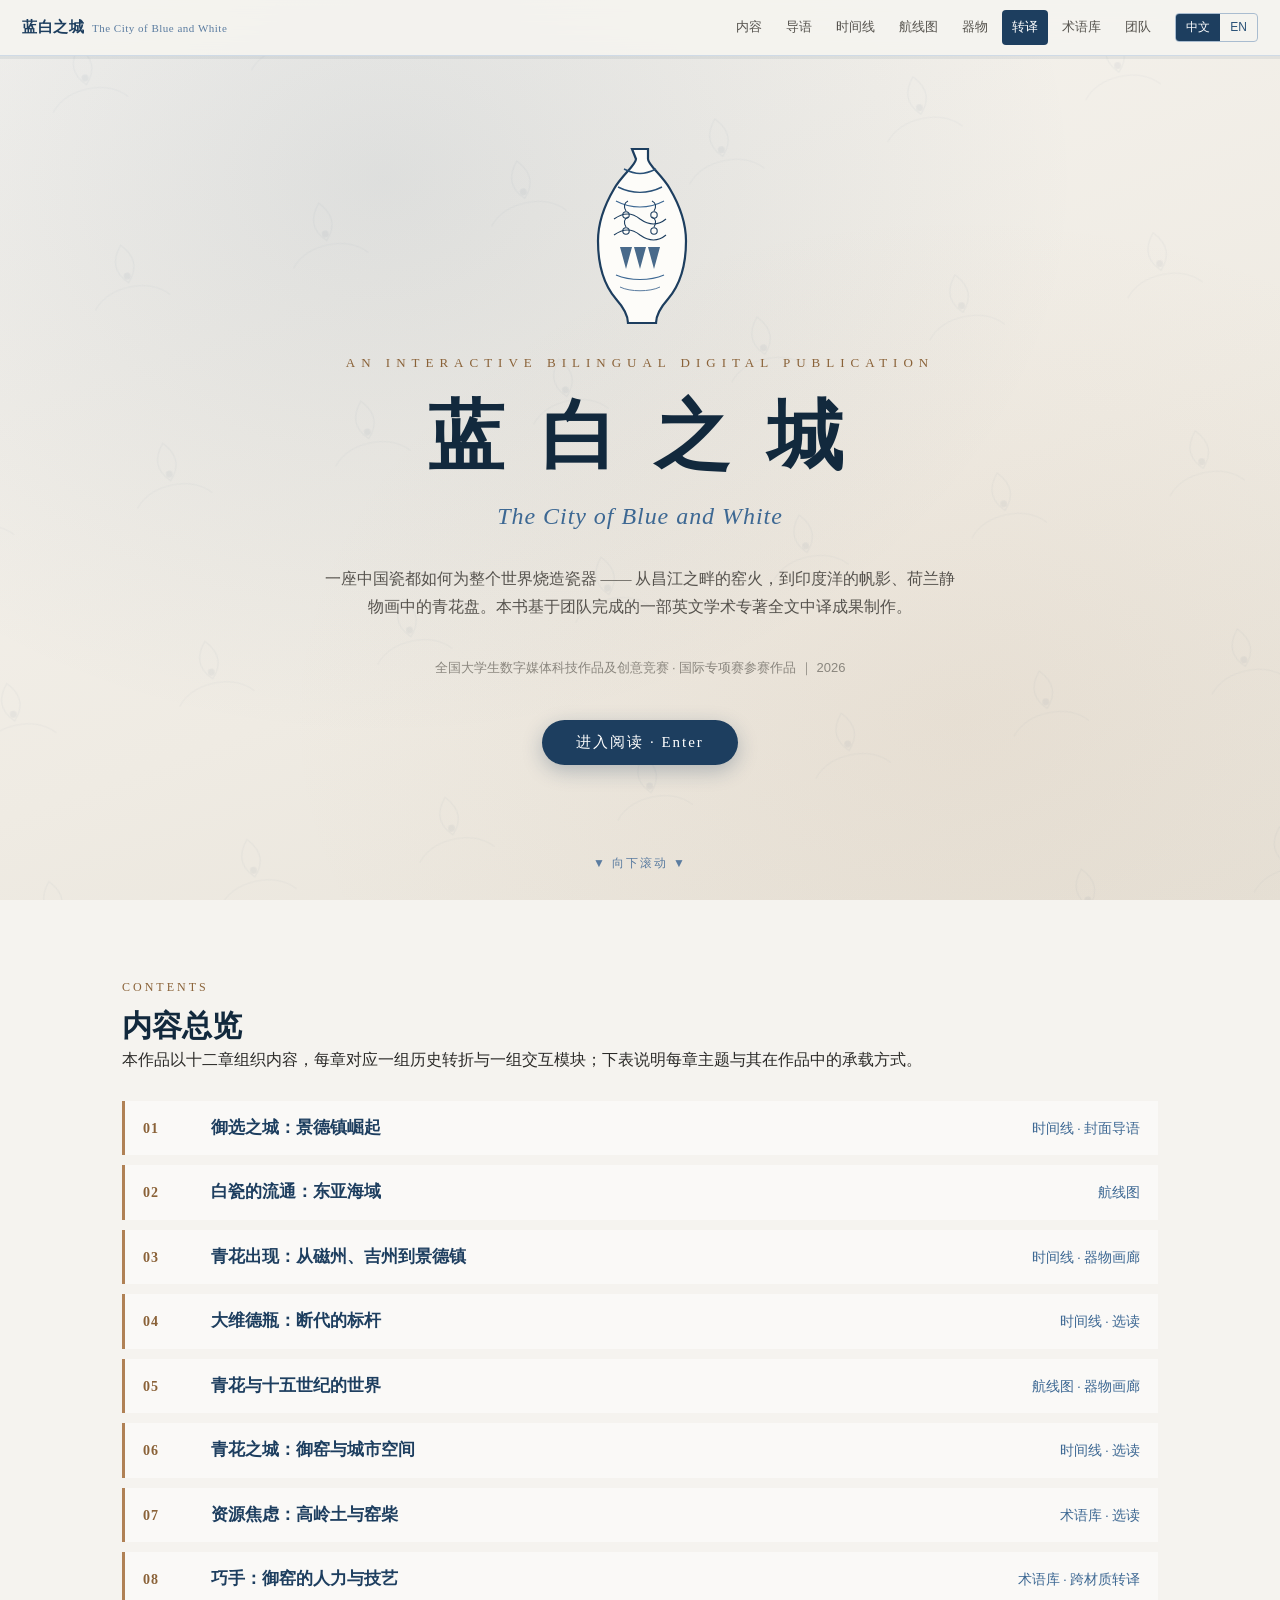
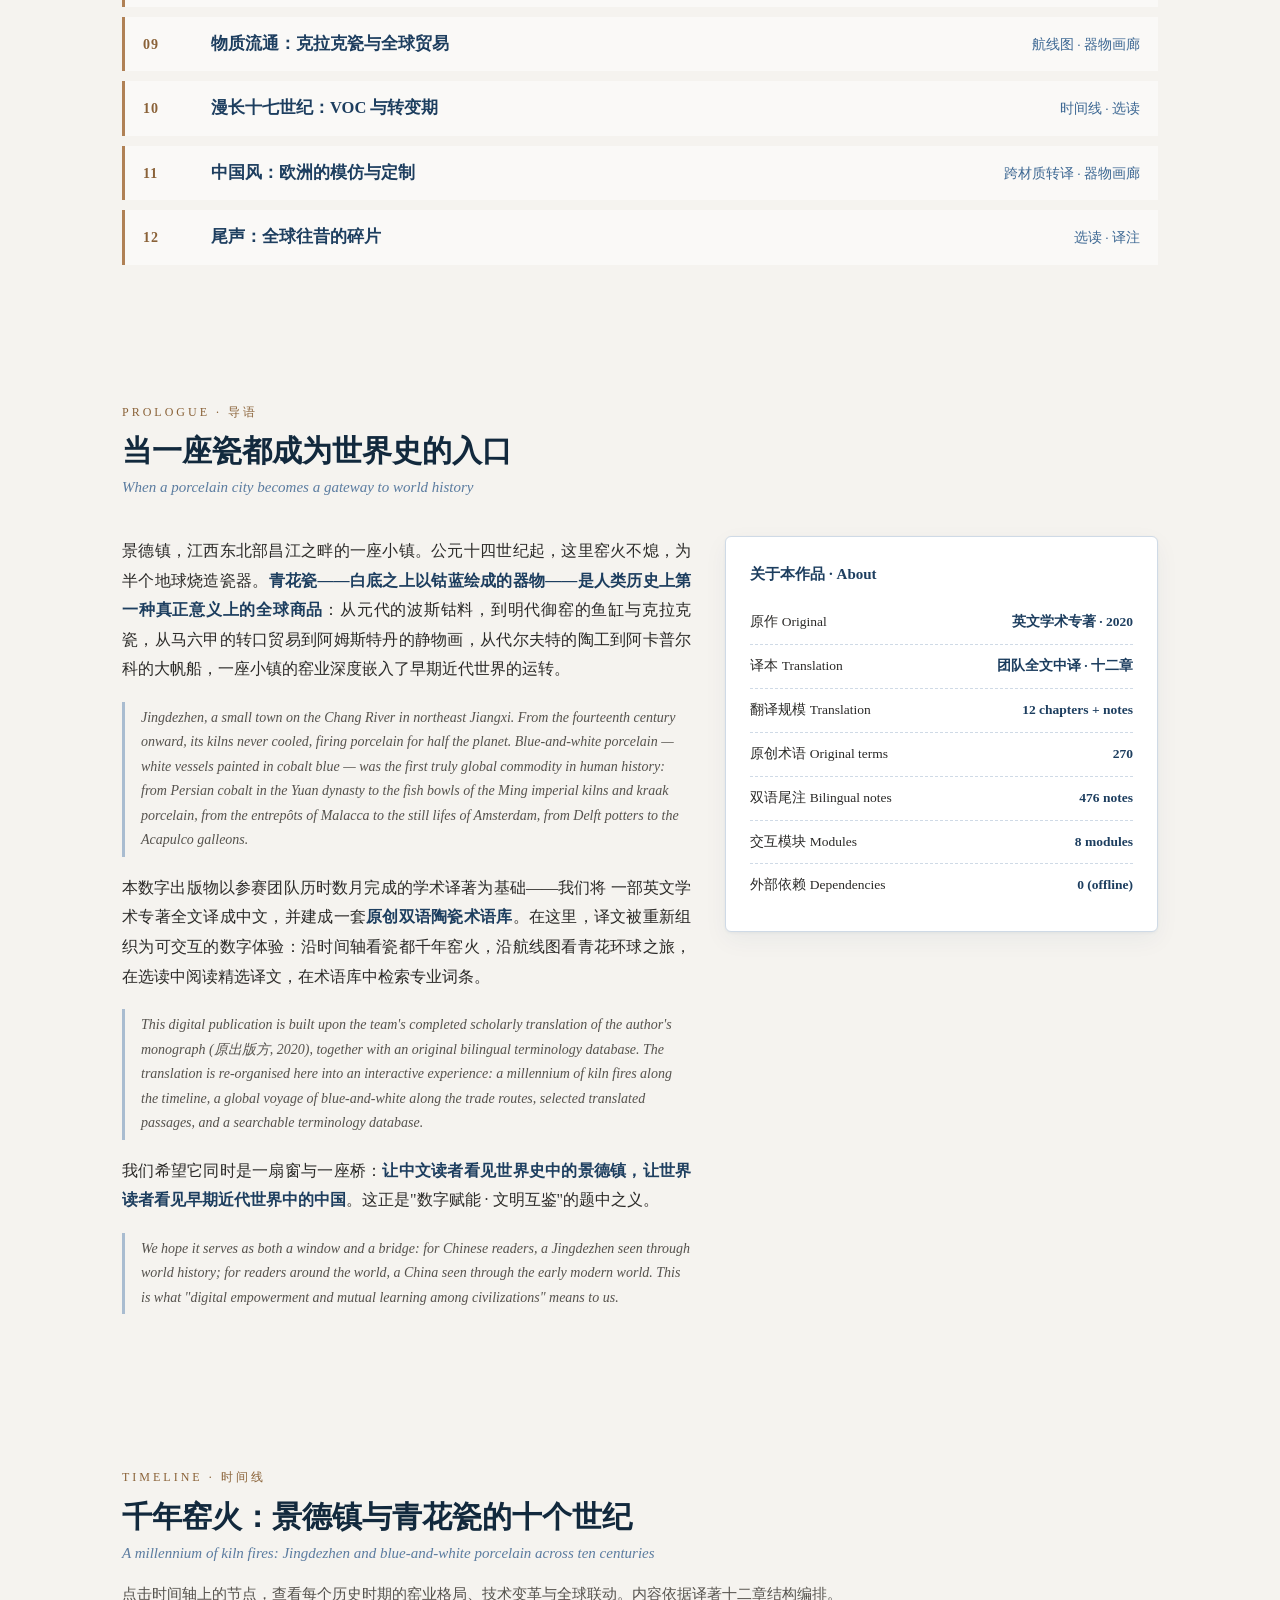
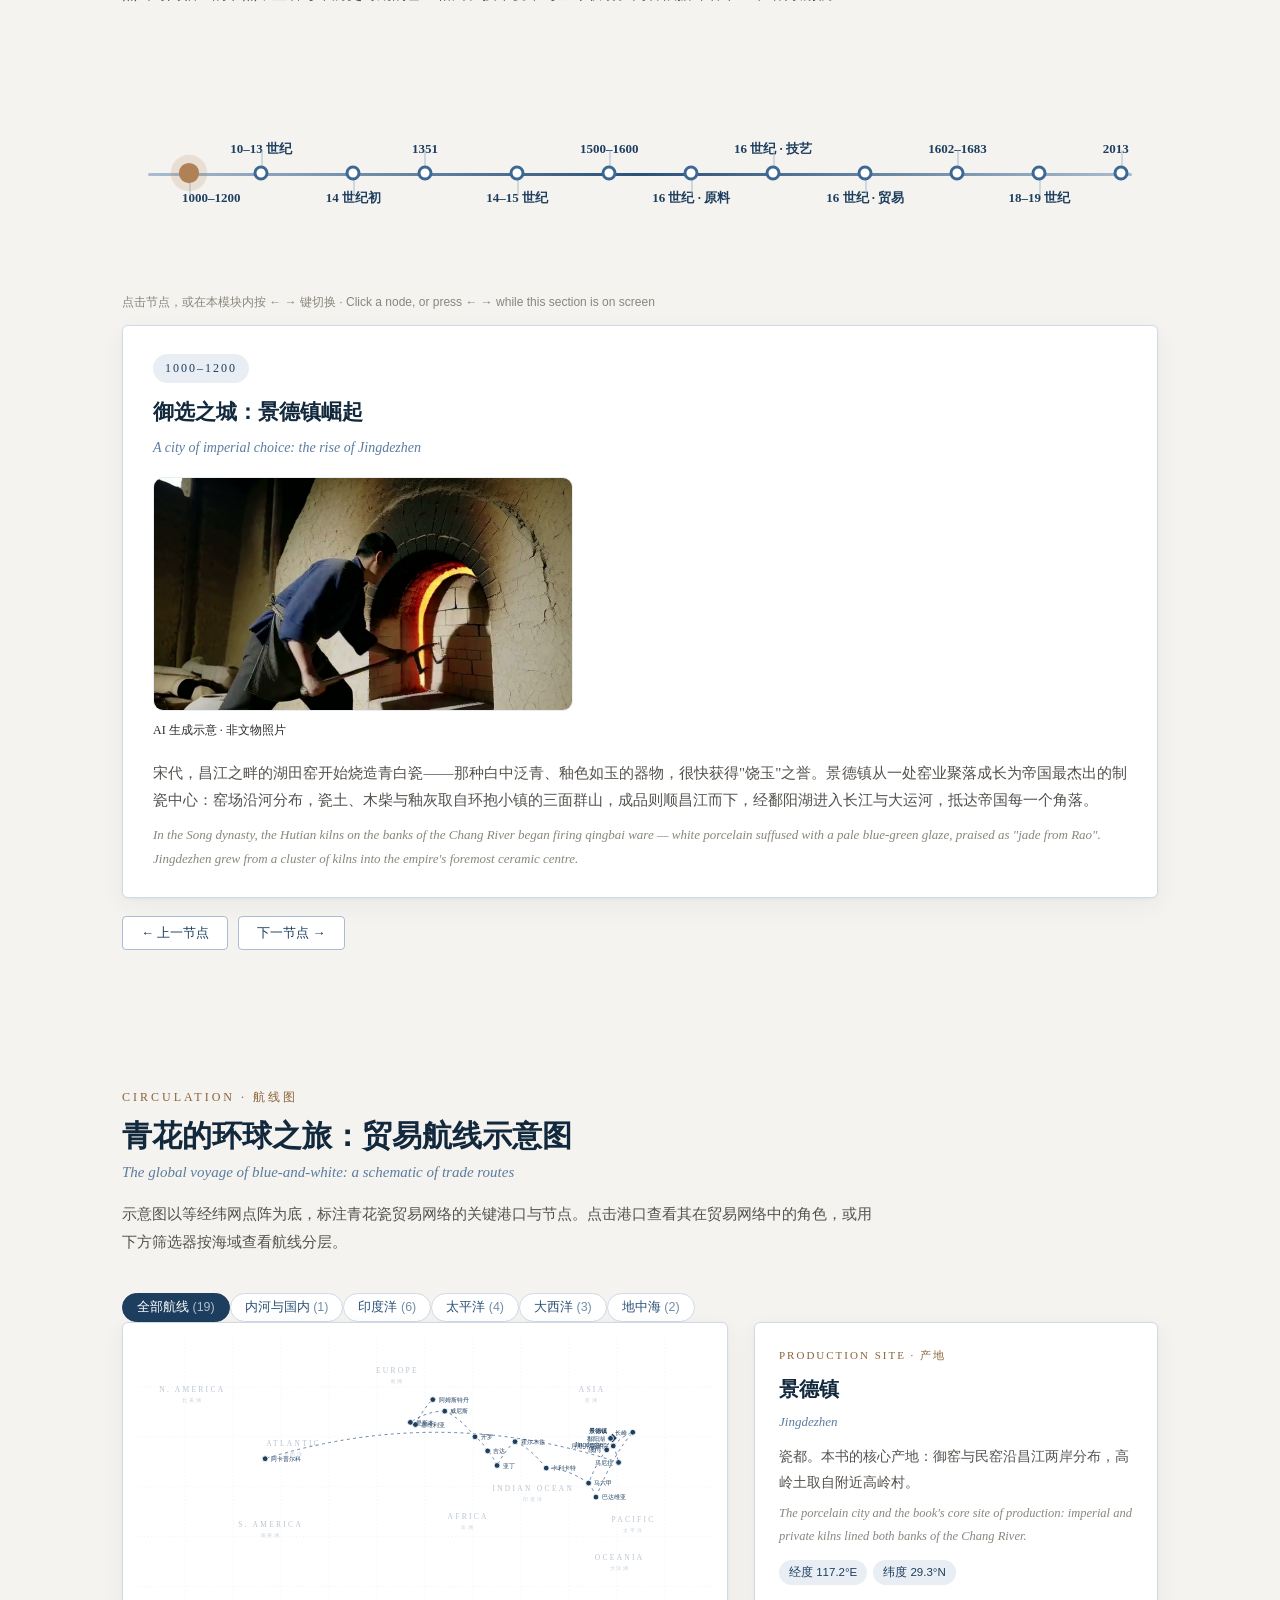
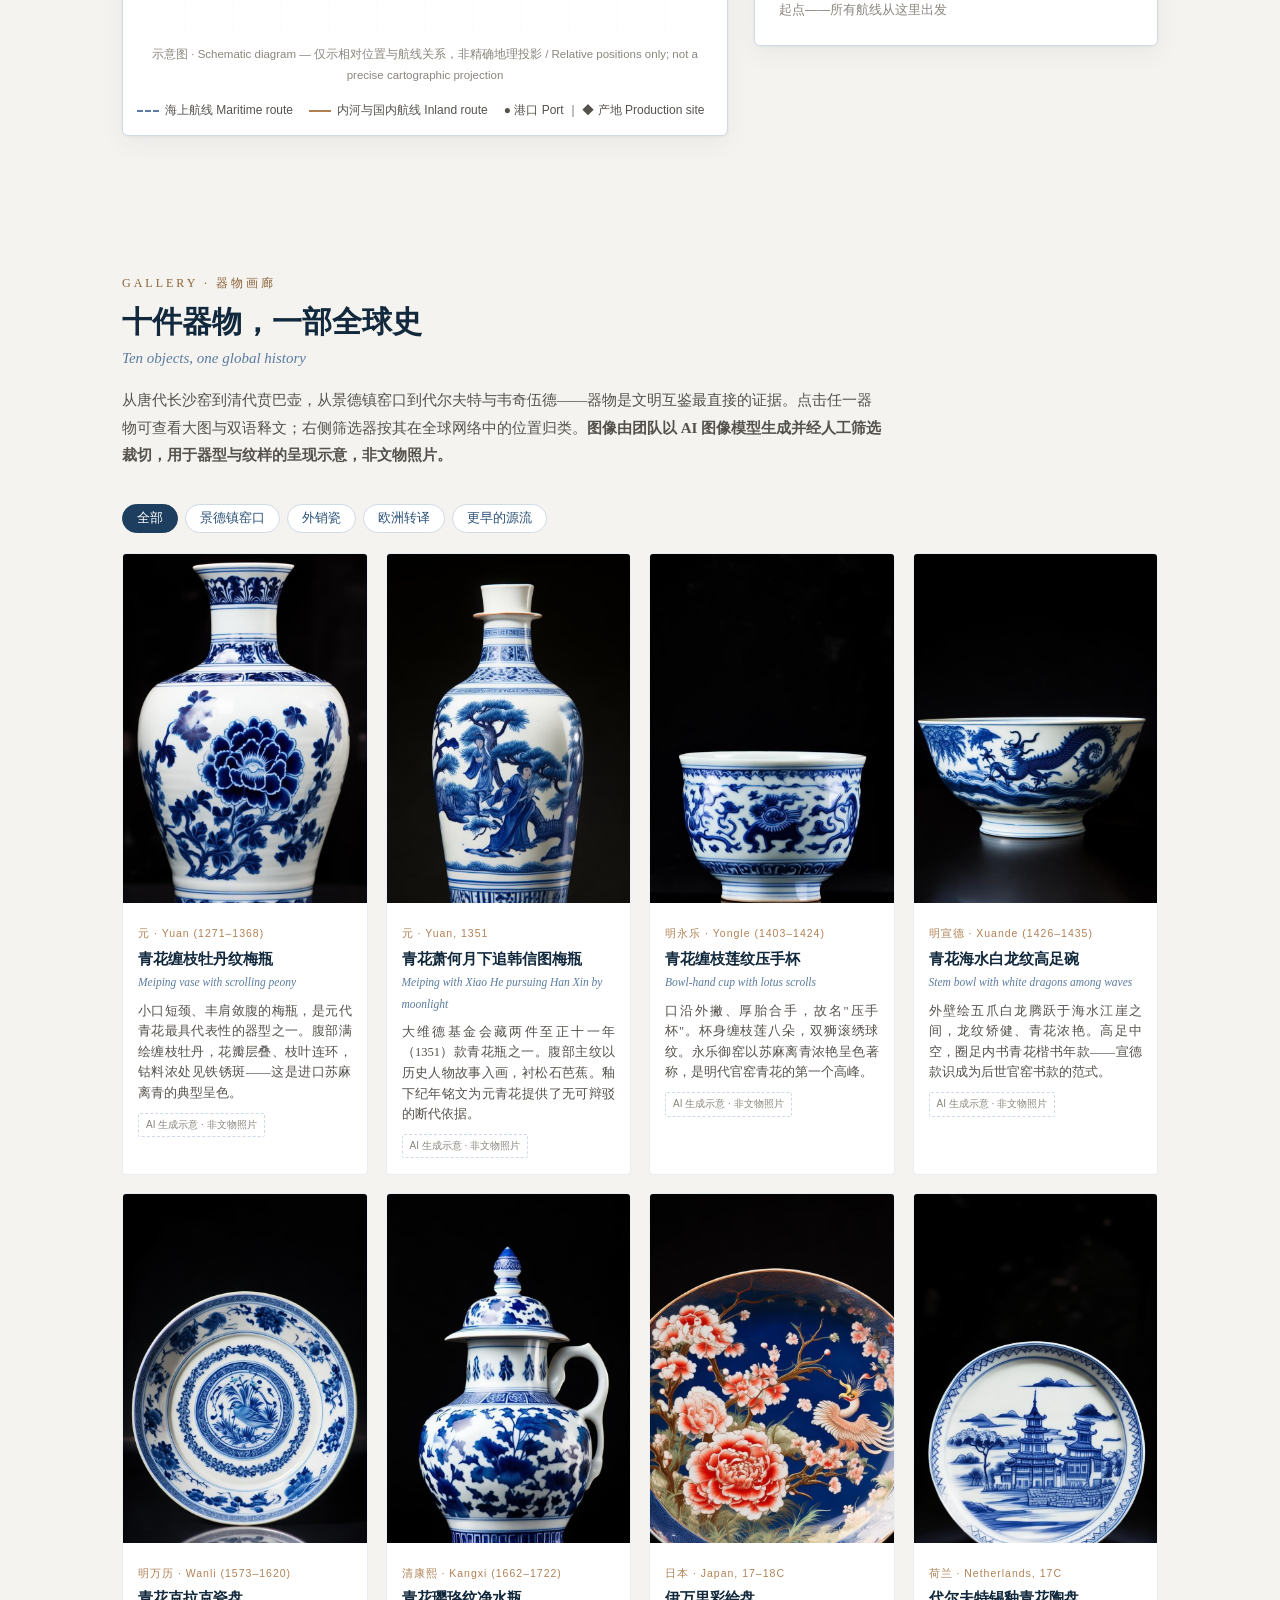
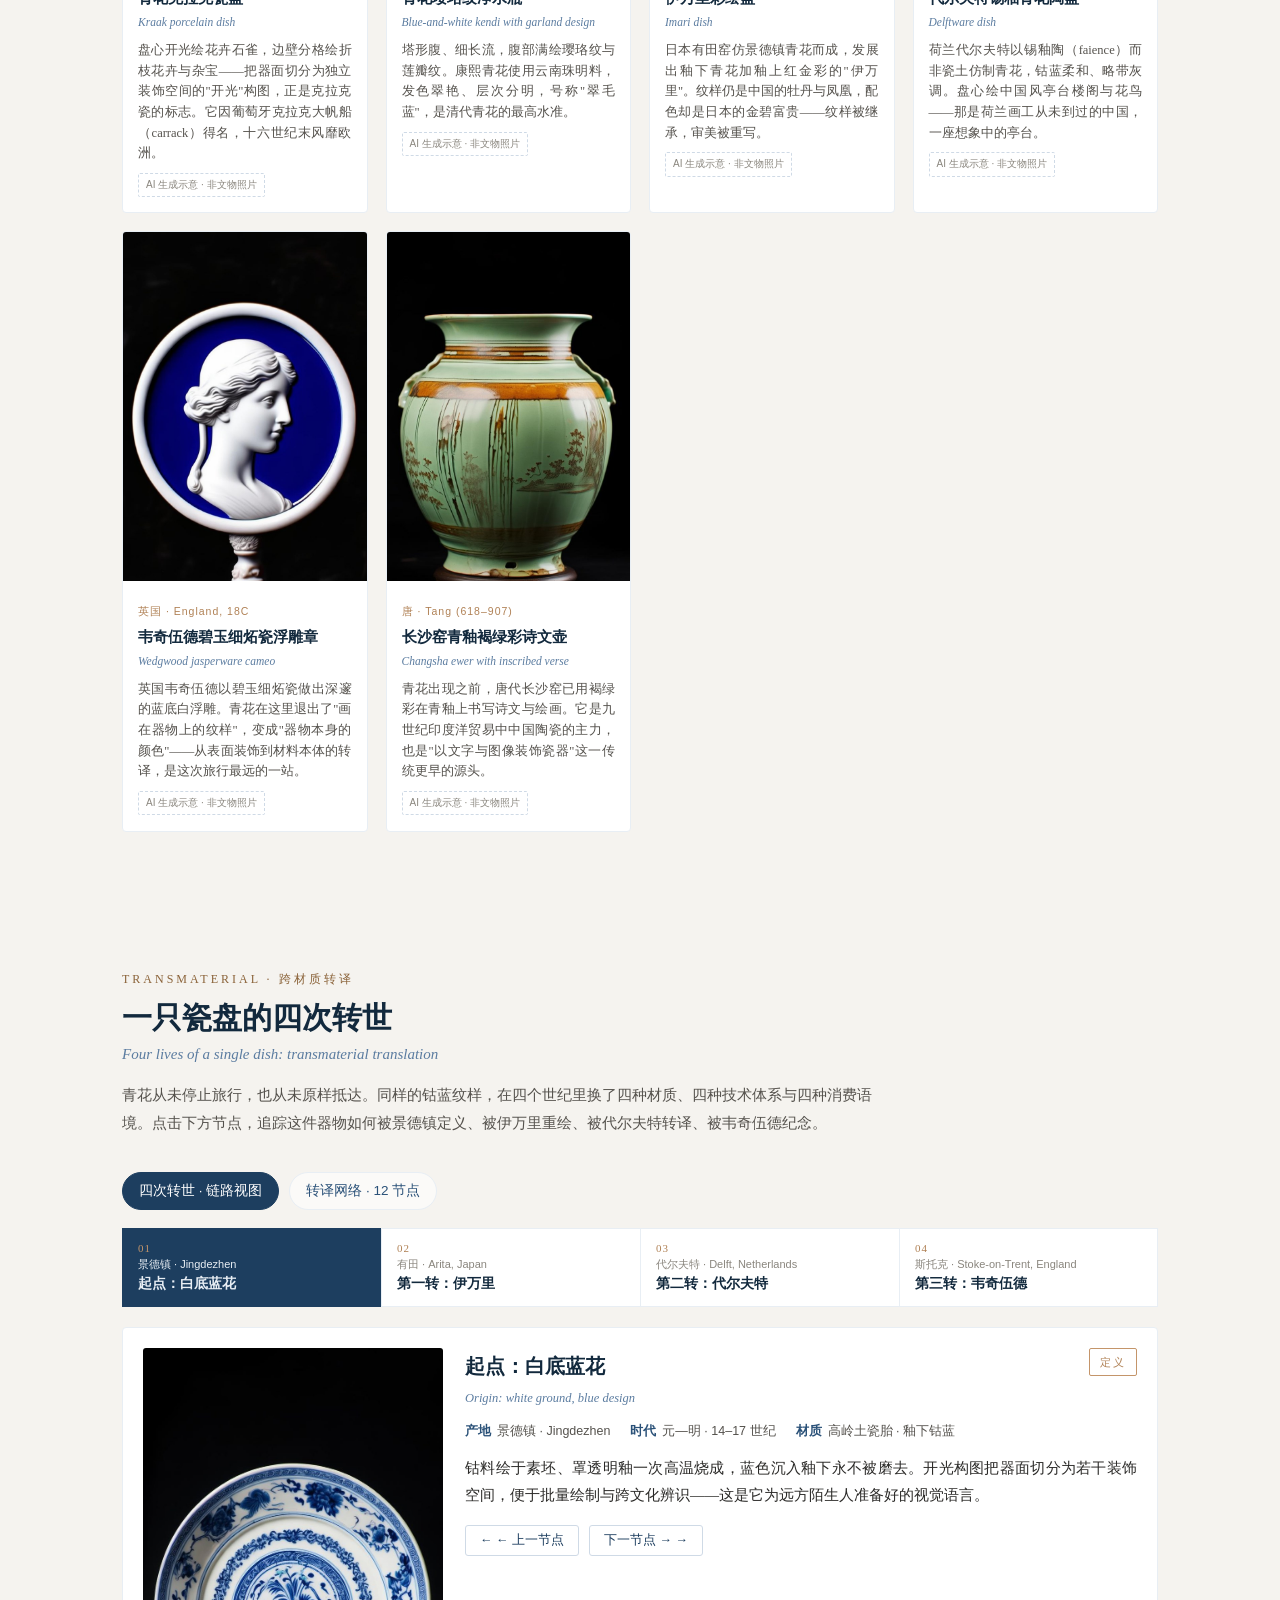
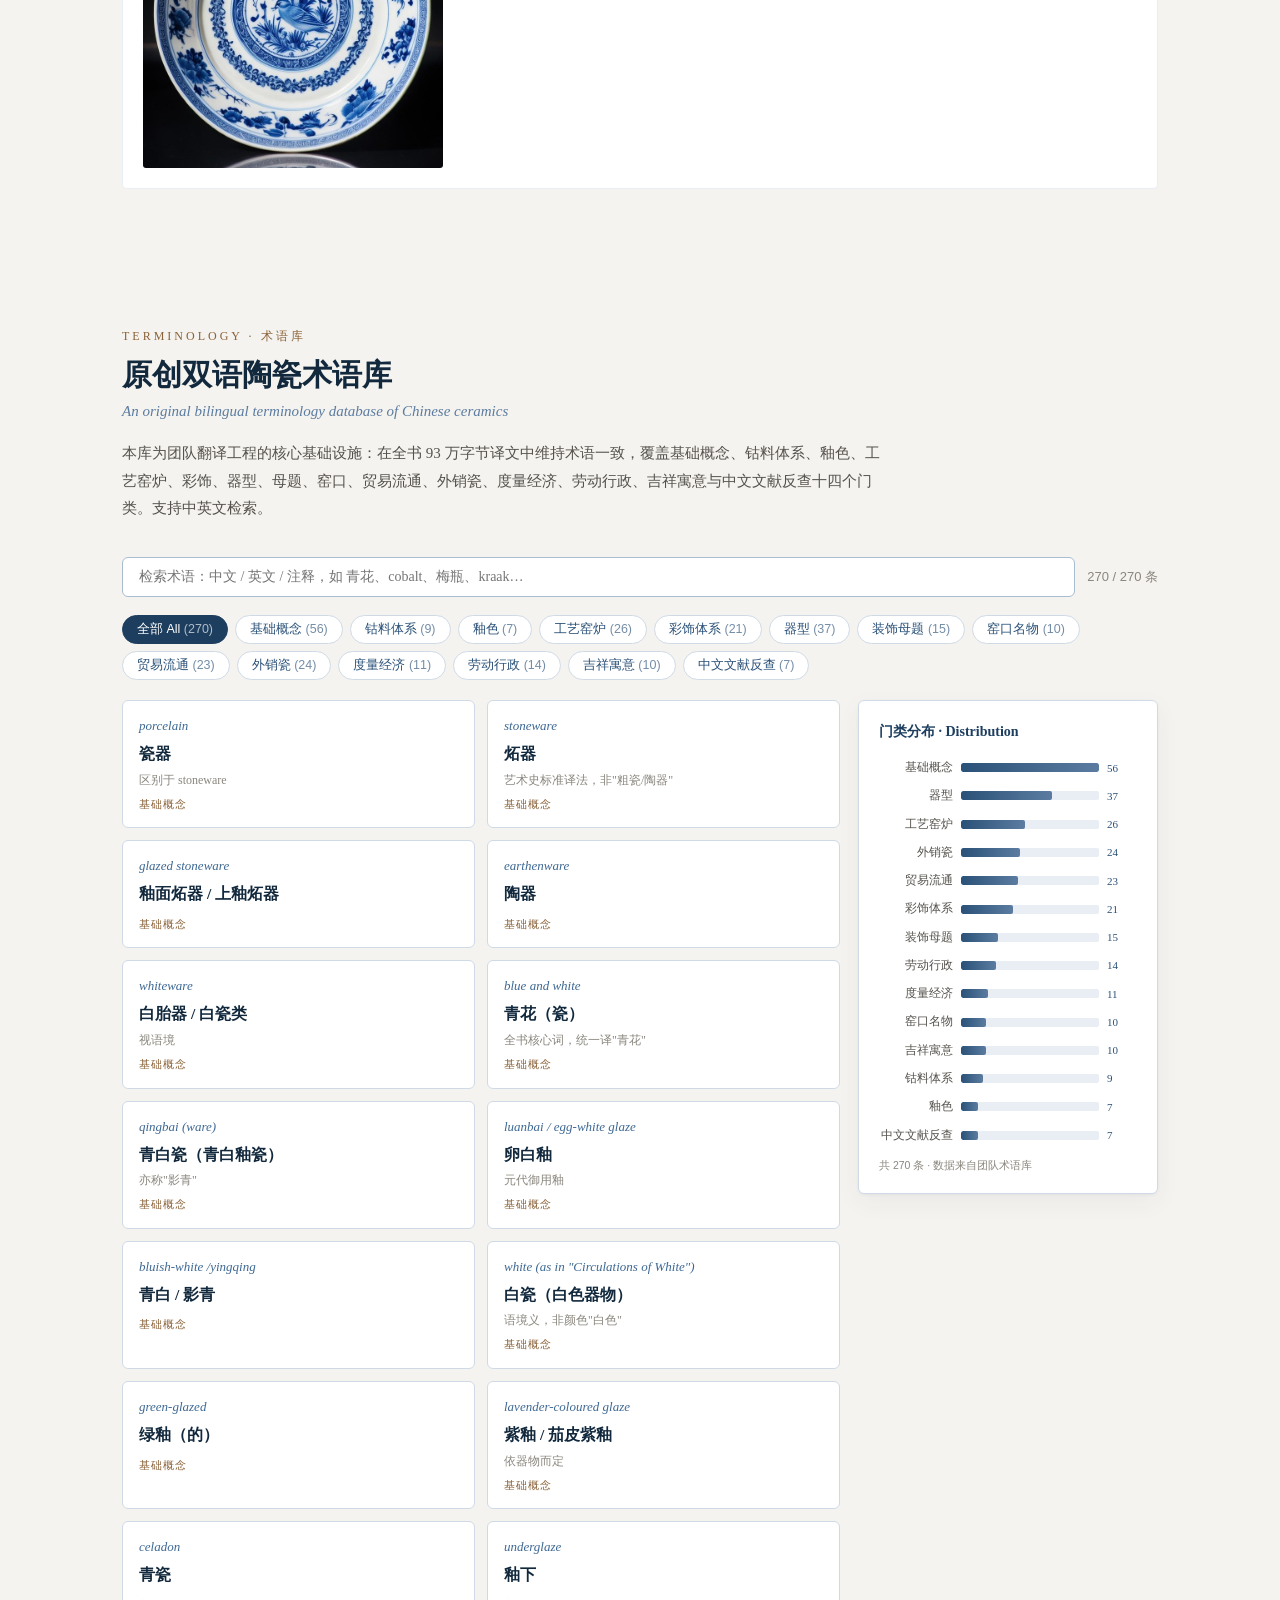
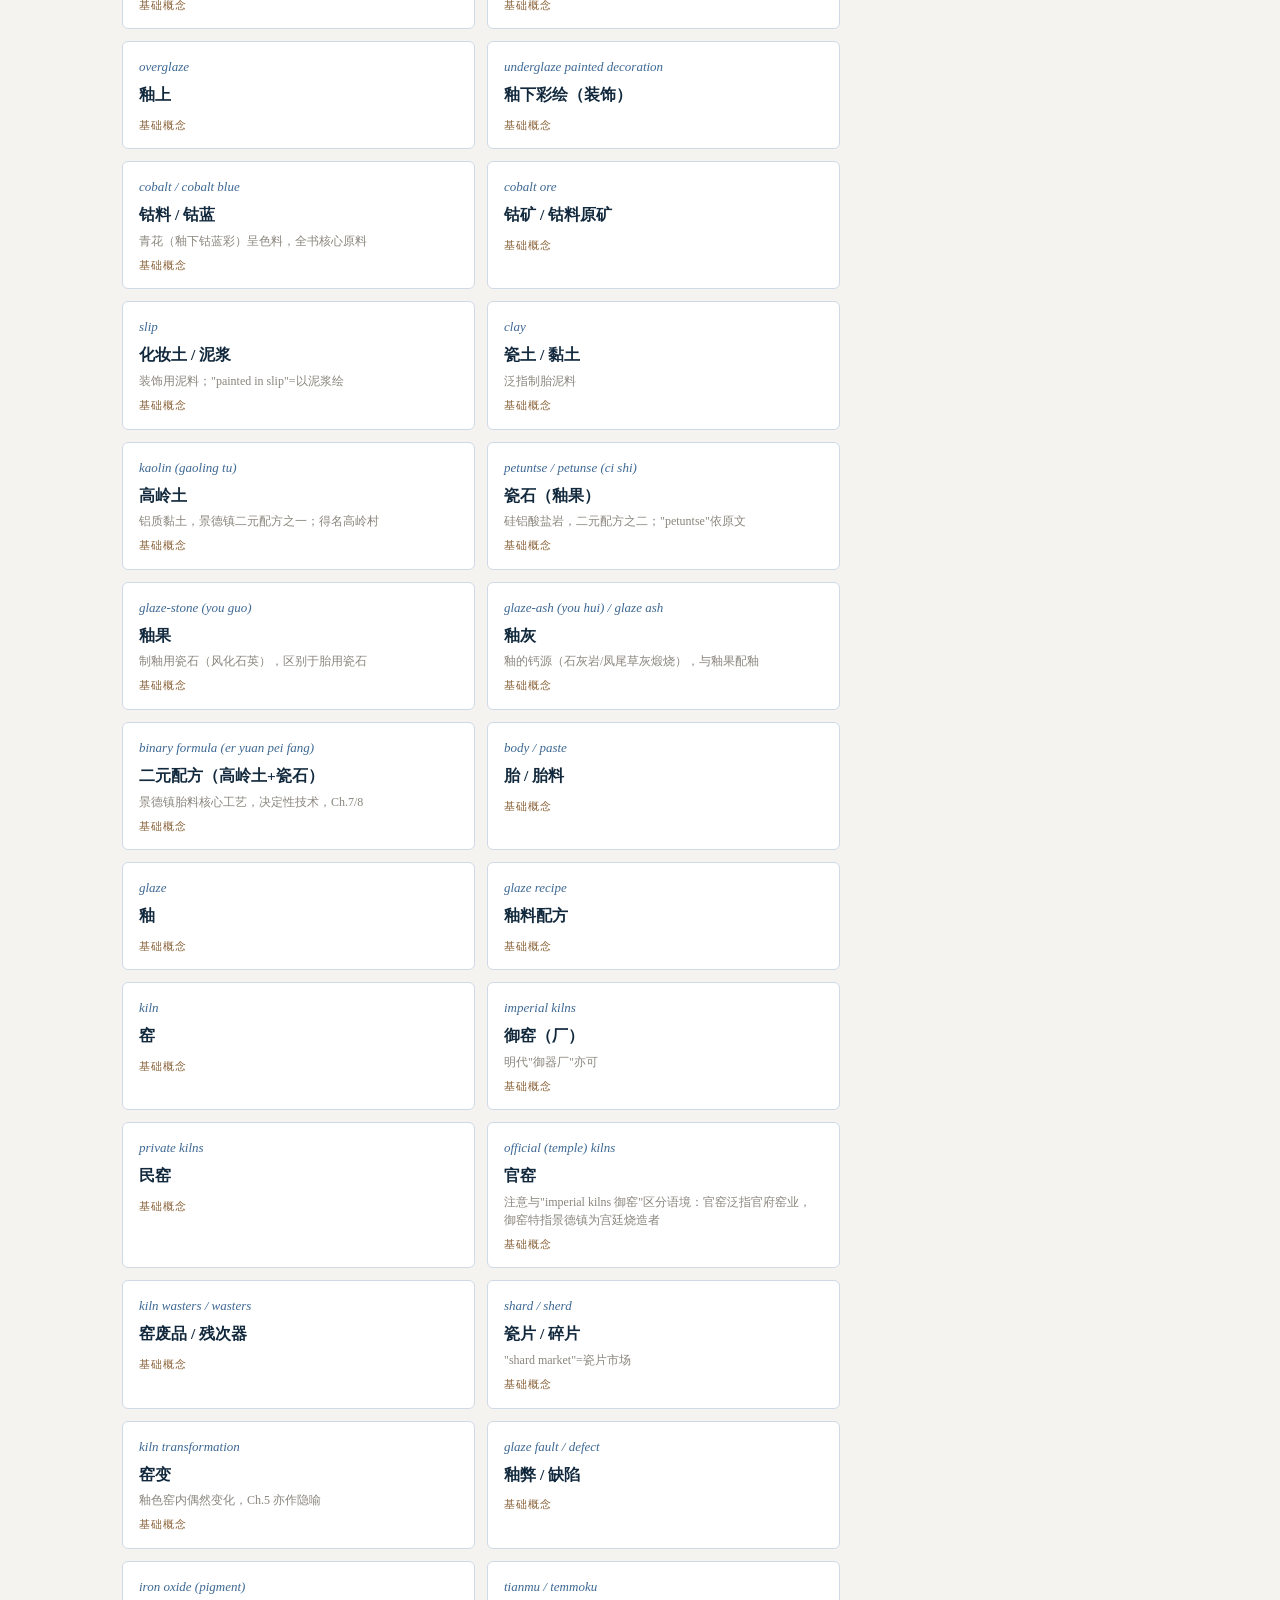
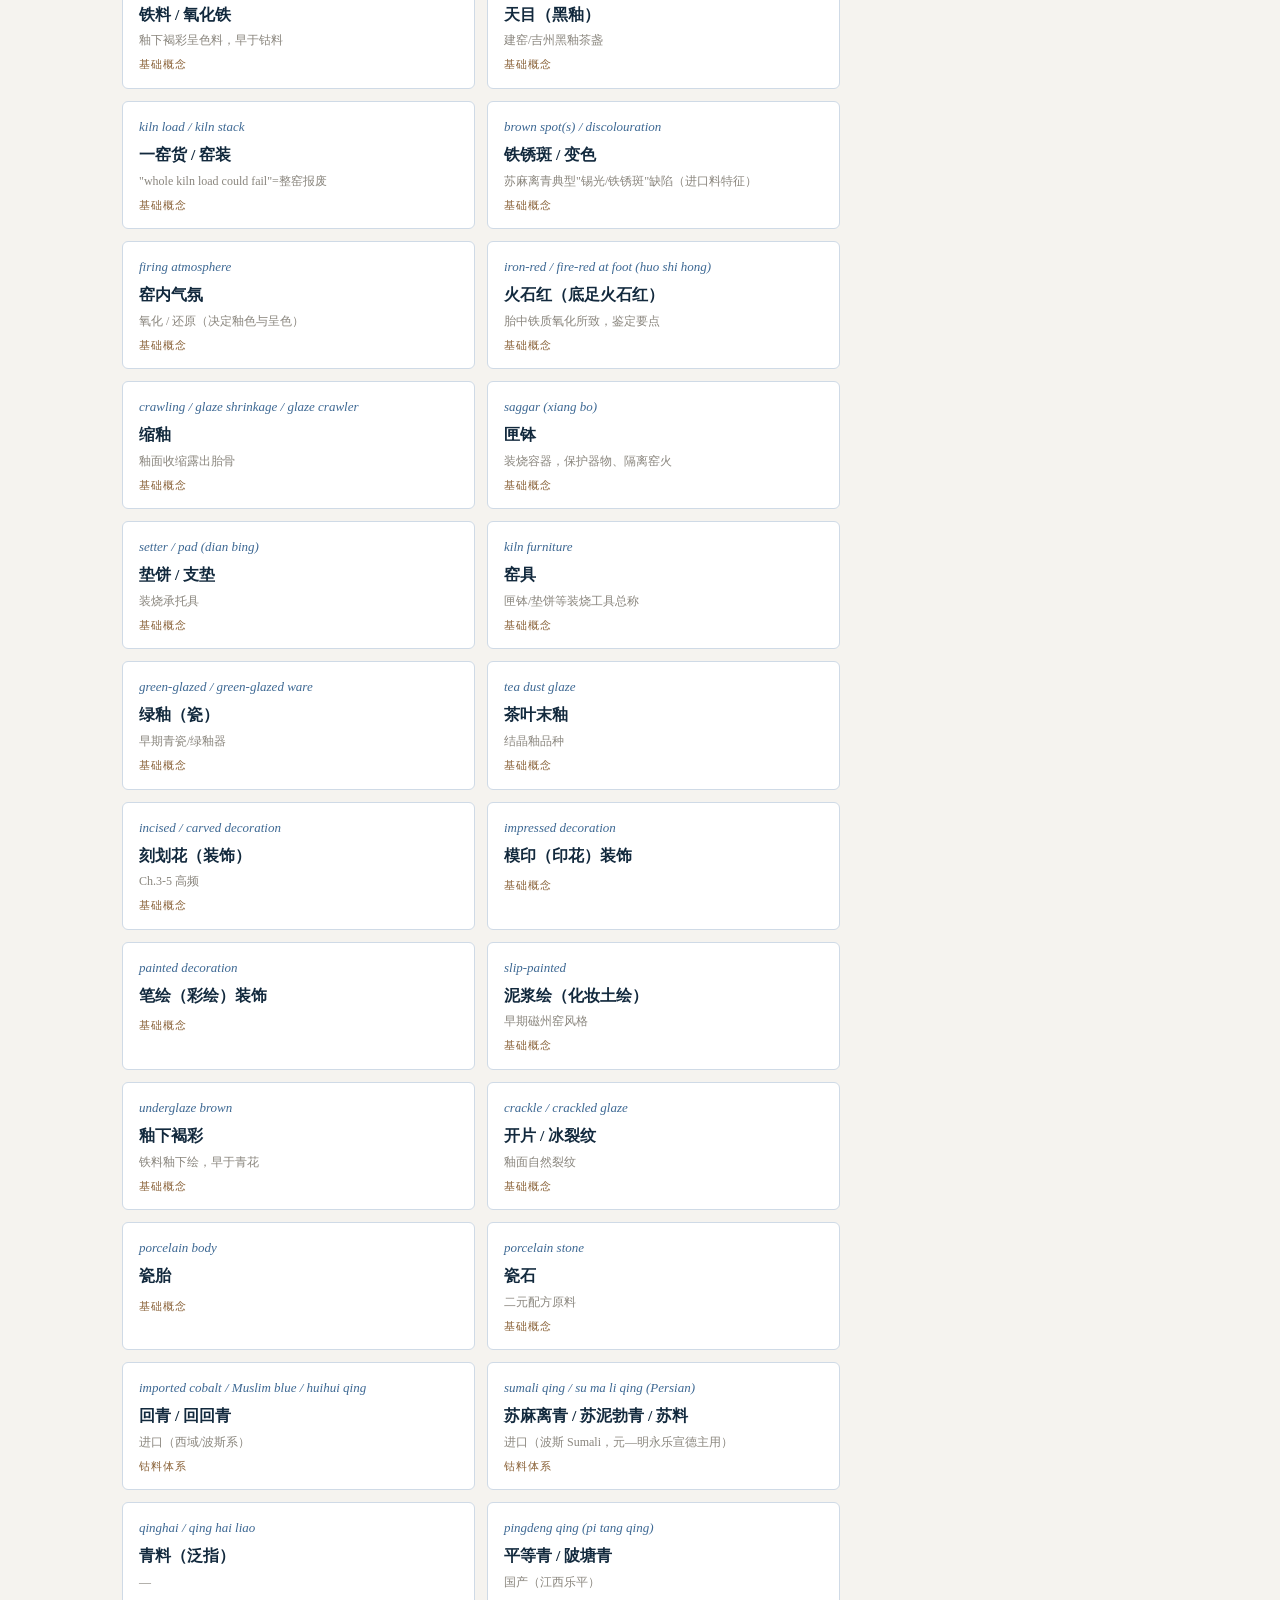
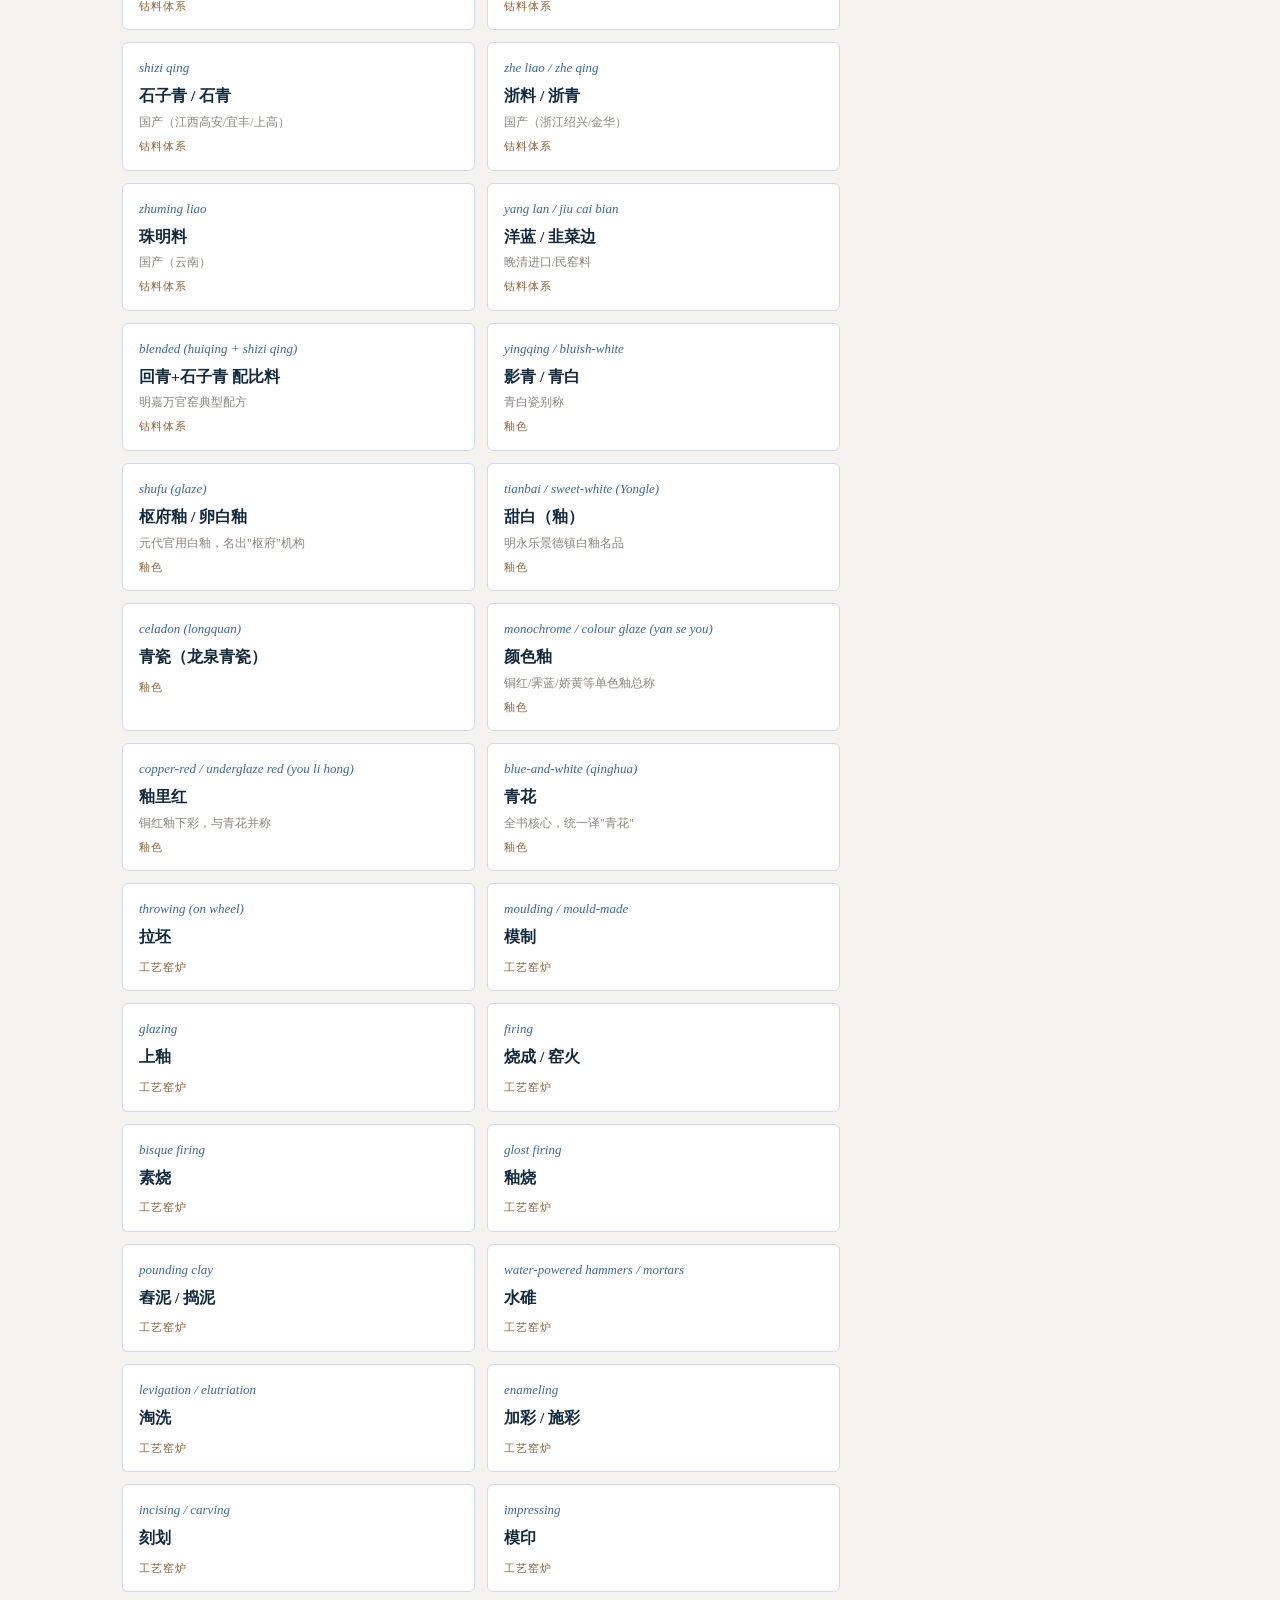
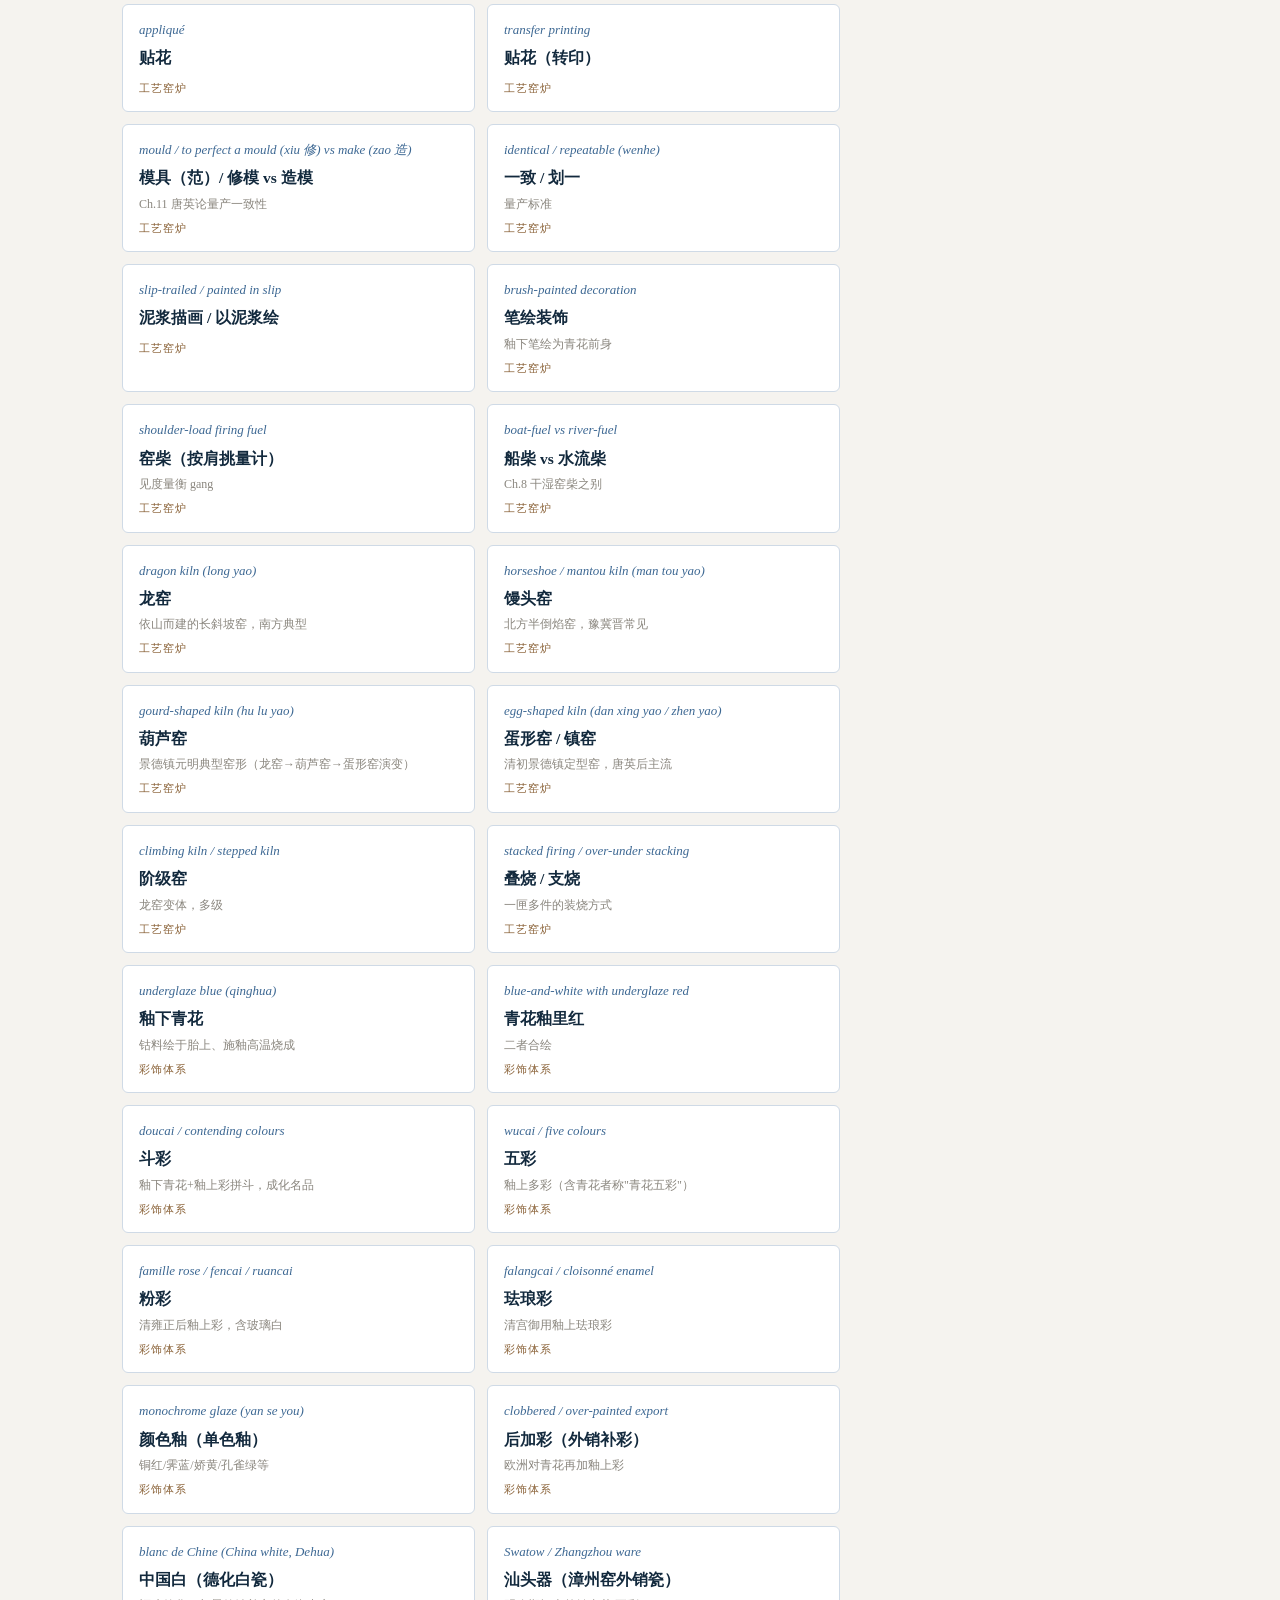
==== commit bc541156: "upload index.html" ====
--- a/index.html
+++ b/index.html
@@ -17,6 +17,34 @@
 
 <meta name="description" content="景德镇青花瓷与早期近代世界——基于团队学术翻译成果的中英双语交互式数字出版物">
 <link rel="stylesheet" href="style.css">
+  <link rel="manifest" href="manifest.webmanifest">
+  <link rel="apple-touch-icon" href="icons/icon-192.png">
+  <meta name="theme-color" content="#12293D">
+  <meta property="og:image" content="https://raw.githubusercontent.com/secret-justice/blue-and-white-city/main/og_cover.png">
+  <meta property="og:image:width" content="1200">
+  <meta property="og:image:height" content="630">
+  <meta property="og:url" content="https://secret-justice.github.io/blue-and-white-city/">
+  <meta name="twitter:card" content="summary_large_image">
+  <meta name="twitter:image" content="https://raw.githubusercontent.com/secret-justice/blue-and-white-city/main/og_cover.png">
+  <link rel="alternate" hreflang="zh-Hans" href="https://secret-justice.github.io/blue-and-white-city/index.html">
+  <link rel="alternate" hreflang="en" href="https://secret-justice.github.io/blue-and-white-city/index.html?lang=en">
+  <link rel="alternate" hreflang="x-default" href="https://secret-justice.github.io/blue-and-white-city/index.html">
+  <script type="application/ld+json">
+  {
+    "@context": "https://schema.org",
+    "@type": "CreativeWork",
+    "name": "蓝白之城 · The City of Blue and White",
+    "alternateName": "The City of Blue and White",
+    "inLanguage": ["zh-Hans", "en"],
+    "genre": "数字人文 / 交互式数字出版物",
+    "description": "一部关于景德镇青花瓷与早期近代世界的中英双语交互式数字出版物：十二章叙述、六篇原创长文、270 条双语术语库、19 个港口与 19 条航线、12 节点转译网络，零依赖离线可运行。",
+    "url": "https://secret-justice.github.io/blue-and-white-city/",
+    "license": "https://github.com/secret-justice/blue-and-white-city/blob/main/README.md",
+    "isAccessibleForFree": true,
+    "keywords": "景德镇, 青花瓷, 数字人文, 双语, 交互式出版物, 全球史, Jingdezhen, blue-and-white, digital humanities",
+    "creator": {"@type": "Organization", "name": "参赛团队（学生团队）"}
+  }
+  </script>
 </head>
 <body>
   <a class="skip-link" href="#about" data-i18n="skip">跳到主要内容</a>
--- a/style.css
+++ b/style.css
@@ -0,0 +1,640 @@
+/* ============================================================
+   蓝白之城 · The City of Blue and White
+   中英双语交互式数字出版物 —— 设计系统
+   青花蓝 × 瓷纸白 × 窑变铜
+   ============================================================ */
+
+:root {
+  /* 青花蓝阶 */
+  --qh-900: #12293D;
+  --qh-800: #1D3E5F;
+  --qh-700: #2A5178;
+  --qh-600: #3D6893;
+  --qh-500: #5B7CA0;
+  --qh-400: #7E9AB8;
+  --qh-300: #A9BCD0;
+  --qh-200: #CFDAE6;
+  --qh-100: #E8EEF4;
+
+  /* 材质色 */
+  --paper: #F5F3EF;
+  --paper-2: #EDEAE3;
+  --paper-3: #E3DFD5;
+  --ink: #2B2A28;
+  --ink-2: #55524D;
+  --ink-3: #8A867E;
+  --copper: #B08155;
+  --copper-ink: #8A6238;
+  --copper-l: #C4956A;
+  --celadon: #7C9A92;
+
+  --f-zh: "Noto Serif SC", "Source Han Serif SC", "Songti SC", "SimSun", serif;
+  --f-en: "Georgia", "Times New Roman", "Palatino Linotype", serif;
+  --f-sans: "PingFang SC", "Microsoft YaHei", "Segoe UI", sans-serif;
+
+  --nav-h: 56px;
+  --maxw: 1080px;
+}
+
+* { margin: 0; padding: 0; box-sizing: border-box; }
+html { scroll-behavior: smooth; }
+body {
+  background: var(--paper);
+  color: var(--ink);
+  font-family: var(--f-zh);
+  line-height: 1.85;
+  overflow-x: hidden;
+}
+::selection { background: var(--qh-200); }
+
+/* ---------- 顶部导航 ---------- */
+.nav {
+  position: fixed; top: 0; left: 0; right: 0; z-index: 1000;
+  height: var(--nav-h);
+  background: rgba(245, 243, 239, 0.92);
+  backdrop-filter: blur(12px);
+  border-bottom: 1px solid var(--qh-200);
+  display: flex; align-items: center; justify-content: space-between;
+  padding: 0 22px;
+}
+.nav-brand {
+  font-size: 15px; font-weight: 700; color: var(--qh-800);
+  letter-spacing: 0.5px; cursor: pointer; white-space: nowrap;
+}
+.nav-brand small { font-family: var(--f-en); font-weight: 400; color: var(--qh-500); margin-left: 8px; font-size: 11px; }
+.nav-links { display: flex; gap: 4px; align-items: center; overflow-x: auto; }
+.nav-links a {
+  font-size: 13px; color: var(--ink-2); text-decoration: none;
+  padding: 5px 10px; border-radius: 4px; white-space: nowrap;
+  transition: all .2s;
+}
+.nav-links a:hover { color: var(--qh-800); background: var(--qh-100); }
+.nav-links a.active { color: #fff; background: var(--qh-800); }
+.lang-switch {
+  display: flex; border: 1px solid var(--qh-300); border-radius: 4px; overflow: hidden;
+  margin-left: 10px; flex-shrink: 0;
+}
+.lang-switch button {
+  border: none; background: transparent; font-size: 12px; padding: 5px 10px;
+  cursor: pointer; color: var(--qh-700); font-family: var(--f-sans);
+}
+.lang-switch button.on { background: var(--qh-800); color: #fff; }
+
+/* ---------- 通用区块 ---------- */
+section { padding: 76px 22px 60px; max-width: var(--maxw); margin: 0 auto; }
+.sec-head { margin-bottom: 34px; }
+.sec-kicker {
+  font-family: var(--f-en); font-size: 12px; letter-spacing: 3px;
+  text-transform: uppercase; color: var(--copper-ink); margin-bottom: 8px;
+}
+.sec-title { font-size: 30px; font-weight: 700; color: var(--qh-900); line-height: 1.3; }
+.sec-title-en { font-family: var(--f-en); font-size: 15px; color: var(--qh-500); margin-top: 4px; font-style: italic; }
+.sec-desc { margin-top: 14px; color: var(--ink-2); font-size: 15px; max-width: 760px; }
+
+.card {
+  background: #fff; border: 1px solid var(--qh-200); border-radius: 6px;
+  box-shadow: 0 1px 3px rgba(29,62,95,.06), 0 8px 24px rgba(29,62,95,.05);
+}
+
+/* ---------- 封面 ---------- */
+#cover {
+  max-width: none; padding: 0; height: 100vh; min-height: 620px;
+  display: flex; align-items: center; justify-content: center;
+  position: relative; overflow: hidden;
+  background:
+    radial-gradient(ellipse at 30% 20%, rgba(29,62,95,.10), transparent 55%),
+    radial-gradient(ellipse at 75% 80%, rgba(176,129,85,.08), transparent 50%),
+    linear-gradient(160deg, #F7F5F1 0%, #EFEBE3 60%, #E7E2D8 100%);
+}
+.cover-pattern {
+  position: absolute; inset: 0; opacity: .5; pointer-events: none;
+}
+.cover-inner { text-align: center; position: relative; z-index: 2; padding: 20px; }
+.cover-vase { margin: 0 auto 26px; display: block; }
+.cover-kicker {
+  font-family: var(--f-en); letter-spacing: 6px; font-size: 13px;
+  color: var(--copper-ink); text-transform: uppercase; margin-bottom: 18px;
+}
+.cover-title {
+  font-size: clamp(44px, 8vw, 76px); font-weight: 900; color: var(--qh-900);
+  letter-spacing: .12em; line-height: 1.15;
+}
+.cover-title-en {
+  font-family: var(--f-en); font-size: clamp(16px, 2.6vw, 24px);
+  color: var(--qh-600); margin-top: 14px; letter-spacing: .04em; font-style: italic;
+}
+.cover-sub {
+  margin: 26px auto 0; max-width: 640px; color: var(--ink-2); font-size: 15.5px;
+}
+.cover-meta {
+  margin-top: 34px; font-size: 13px; color: var(--ink-3); font-family: var(--f-sans);
+}
+.cover-cta {
+  margin-top: 40px; display: inline-flex; align-items: center; gap: 10px;
+  background: var(--qh-800); color: #fff; border: none; border-radius: 999px;
+  padding: 13px 34px; font-size: 15px; cursor: pointer; font-family: var(--f-zh);
+  letter-spacing: 2px; transition: all .25s; box-shadow: 0 6px 20px rgba(29,62,95,.28);
+}
+.cover-cta:hover { background: var(--qh-700); transform: translateY(-2px); }
+.scroll-hint {
+  position: absolute; bottom: 26px; left: 50%; transform: translateX(-50%);
+  color: var(--qh-500); font-size: 12px; letter-spacing: 2px; text-align: center;
+  animation: bob 2.2s ease-in-out infinite;
+}
+@keyframes bob { 0%,100% { transform: translate(-50%,0);} 50% { transform: translate(-50%,8px);} }
+
+/* ---------- 导语 ---------- */
+.about-grid { display: grid; grid-template-columns: 1.25fr .95fr; gap: 34px; align-items: start; }
+.about-p { font-size: 16px; margin-bottom: 18px; text-align: justify; }
+.about-p strong { color: var(--qh-800); }
+.about-en {
+  font-family: var(--f-en); font-size: 14px; color: var(--ink-2);
+  border-left: 3px solid var(--qh-300); padding: 4px 0 4px 16px; margin-bottom: 16px;
+  line-height: 1.75; font-style: italic;
+}
+.about-side { padding: 24px; }
+.about-side h4 { font-size: 15px; color: var(--qh-800); margin-bottom: 12px; }
+.fact-row { display: flex; justify-content: space-between; padding: 9px 0; border-bottom: 1px dashed var(--qh-200); font-size: 13.5px; }
+.fact-row:last-child { border-bottom: none; }
+.fact-row b { color: var(--qh-800); font-family: var(--f-en); font-weight: 700; }
+
+/* ---------- 时间线 ---------- */
+.timeline-wrap { overflow-x: auto; padding: 26px 6px 10px; }
+/* min-width 用 100% 而非固定 1060px：固定值会比内容列宽（约 1036px）更宽，
+   逼出横向滚动条，并把末节点标签顶到容器可视边界之外（实测溢出 5.7px） */
+.timeline { position: relative; min-width: 100%; height: 210px; }
+.tl-rail {
+  position: absolute; left: 20px; right: 20px; top: 104px; height: 3px;
+  background: linear-gradient(90deg, var(--qh-300), var(--qh-700), var(--qh-300));
+  border-radius: 2px;
+}
+.tl-node { position: absolute; top: 104px; transform: translate(-50%, -50%); cursor: pointer; }
+/* 无障碍：把命中区扩到 44×44（视觉与布局不变，仅扩大可点/可聚焦范围） */
+.tl-node::after {
+  content: ""; position: absolute; left: 50%; top: 50%;
+  width: 44px; height: 44px; transform: translate(-50%, -50%);
+}
+.tl-dot {
+  width: 15px; height: 15px; border-radius: 50%;
+  background: #fff; border: 3px solid var(--qh-600); margin: 0 auto;
+  transition: all .25s; position: relative; z-index: 2;
+}
+.tl-node:hover .tl-dot, .tl-node.on .tl-dot {
+  background: var(--copper); border-color: var(--copper); transform: scale(1.35);
+  box-shadow: 0 0 0 6px rgba(176,129,85,.18);
+}
+.tl-year {
+  position: absolute; left: 50%; transform: translateX(-50%);
+  font-family: var(--f-en); font-size: 13px; font-weight: 700; color: var(--qh-800);
+  white-space: nowrap;
+}
+/* 首尾节点标签贴边，避免末节点（x=97%）标签溢出容器被裁切 */
+.tl-node.edge-l .tl-year { left: 0; transform: none; }
+.tl-node.edge-r .tl-year { left: auto; right: 0; transform: none; }
+.tl-node:nth-child(odd) .tl-year { bottom: 20px; }
+.tl-node:nth-child(even) .tl-year { top: 20px; }
+.tl-tick {
+  position: absolute; left: 50%; width: 1px; height: 22px; background: var(--qh-300);
+}
+.tl-node:nth-child(odd) .tl-tick { bottom: 8px; }
+.tl-node:nth-child(even) .tl-tick { top: 8px; }
+.tl-hint {
+  font-size: 12px; color: var(--ink-3); font-family: var(--f-sans);
+  margin: 2px 0 12px;
+}
+.tl-detail { margin-top: 8px; padding: 26px 30px; display: none; }
+.tl-detail.show { display: block; animation: fadeUp .35s ease; }
+@keyframes fadeUp { from { opacity: 0; transform: translateY(8px);} to { opacity: 1; transform: none;} }
+.tl-detail-era {
+  display: inline-block; font-family: var(--f-en); font-size: 12px; letter-spacing: 2px;
+  background: var(--qh-100); color: var(--qh-800); padding: 3px 12px; border-radius: 999px;
+  margin-bottom: 10px;
+}
+.tl-detail h3 { font-size: 21px; color: var(--qh-900); margin-bottom: 4px; }
+.tl-detail .h3-en { font-family: var(--f-en); font-style: italic; color: var(--qh-500); font-size: 14px; margin-bottom: 12px; }
+.tl-detail p { font-size: 15px; color: var(--ink-2); text-align: justify; }
+.tl-detail .p-en { font-family: var(--f-en); font-size: 13px; color: var(--ink-3); margin-top: 8px; font-style: italic; }
+.tl-nav { display: flex; gap: 10px; margin-top: 18px; }
+.tl-nav button {
+  border: 1px solid var(--qh-300); background: #fff; color: var(--qh-800);
+  font-size: 13px; padding: 7px 18px; border-radius: 4px; cursor: pointer; font-family: var(--f-zh);
+  transition: all .2s;
+}
+.tl-nav button:hover { background: var(--qh-800); color: #fff; border-color: var(--qh-800); }
+
+/* ---------- 航线图 ---------- */
+.routes-grid { display: grid; grid-template-columns: 1.5fr 1fr; gap: 26px; align-items: start; }
+.map-box { padding: 14px; position: relative; overflow: hidden; }
+.map-box svg { width: 100%; height: auto; display: block; }
+.map-note { font-size: 11.5px; color: var(--ink-3); text-align: center; margin-top: 8px; font-family: var(--f-sans); }
+.port { cursor: pointer; }
+.port circle { transition: all .2s; }
+.port:hover circle, .port.on circle { fill: var(--copper); r: 7; }
+.port text { font-family: var(--f-sans); font-size: 11px; fill: var(--qh-800); pointer-events: none; }
+.route-arc { fill: none; stroke: var(--qh-500); stroke-width: 1.6; stroke-dasharray: 5 6; opacity: .75; }
+.route-arc.flow { animation: dashflow 2.4s linear infinite; }
+@keyframes dashflow { to { stroke-dashoffset: -44; } }
+/* 航线播放：高亮整条链路 + 移动的瓷货标记 */
+.route-arc.voyage-on {
+  stroke: var(--copper); stroke-width: 2.8; opacity: 1;
+  animation: dashflow 1.1s linear infinite;
+}
+#voyageMarker { fill: var(--copper); stroke: #fff; stroke-width: 2; pointer-events: none; }
+.pp-play {
+  display: inline-flex; align-items: center; gap: 7px; margin-top: 14px;
+  border: 1px solid var(--qh-300); background: #fff; color: var(--qh-800);
+  font-size: 13px; font-family: var(--f-zh); padding: 8px 16px; border-radius: 4px;
+  cursor: pointer; transition: background .2s, color .2s, border-color .2s;
+}
+.pp-play svg { fill: currentColor; }
+.pp-play:hover { background: var(--qh-800); color: #fff; border-color: var(--qh-800); }
+.pp-hint { margin-top: 14px; font-size: 12.5px; color: var(--ink-3); font-family: var(--f-sans); }
+.port-panel { padding: 22px 24px; }
+.port-panel .pp-kicker { font-family: var(--f-en); font-size: 11px; letter-spacing: 2px; color: var(--copper-ink); text-transform: uppercase; }
+.port-panel h3 { font-size: 20px; color: var(--qh-900); margin: 6px 0 2px; }
+.port-panel .h3-en { font-family: var(--f-en); font-style: italic; color: var(--qh-500); font-size: 13px; margin-bottom: 10px; }
+.port-panel p { font-size: 14px; color: var(--ink-2); }
+.port-panel .p-en { font-family: var(--f-en); font-size: 12.5px; color: var(--ink-3); margin-top: 6px; font-style: italic; }
+.port-tags { margin-top: 12px; display: flex; flex-wrap: wrap; gap: 6px; }
+.port-tags span {
+  font-size: 11.5px; background: var(--qh-100); color: var(--qh-800);
+  padding: 2px 10px; border-radius: 999px; font-family: var(--f-sans);
+}
+.map-legend { display: flex; gap: 16px; margin-top: 12px; flex-wrap: wrap; font-size: 12px; color: var(--ink-2); font-family: var(--f-sans); }
+.map-legend i { display: inline-block; width: 22px; height: 0; border-top: 2px dashed var(--qh-500); vertical-align: middle; margin-right: 6px; }
+.map-legend i.solid { border-top-style: solid; border-color: var(--copper); }
+
+/* ---------- 选读 ---------- */
+.read-tabs { display: flex; gap: 8px; flex-wrap: wrap; margin-bottom: 22px; }
+.read-tab {
+  border: 1px solid var(--qh-300); background: #fff; color: var(--qh-800);
+  font-size: 13.5px; padding: 8px 16px; border-radius: 999px; cursor: pointer;
+  font-family: var(--f-zh); transition: all .2s;
+}
+.read-tab:hover { border-color: var(--qh-700); }
+.read-tab.on { background: var(--qh-800); color: #fff; border-color: var(--qh-800); }
+.read-body { padding: 34px 40px; display: none; }
+.read-body.show { display: block; animation: fadeUp .35s ease; }
+.read-src {
+  font-size: 12.5px; color: var(--ink-3); font-family: var(--f-sans);
+  border-bottom: 1px solid var(--qh-100); padding-bottom: 14px; margin-bottom: 20px;
+  display: flex; justify-content: space-between; flex-wrap: wrap; gap: 8px;
+}
+.read-body h3 { font-size: 23px; color: var(--qh-900); margin-bottom: 4px; }
+.read-body .h3-en { font-family: var(--f-en); font-style: italic; color: var(--qh-500); font-size: 14px; margin-bottom: 22px; }
+.read-body p.para { font-size: 16px; margin-bottom: 16px; text-align: justify; text-indent: 2em; }
+.read-en-syn {
+  font-family: var(--f-en); font-size: 14px; color: var(--ink-2); line-height: 1.8;
+  background: var(--qh-100); border-radius: 6px; padding: 16px 20px; margin: 18px 0 0;
+  font-style: italic;
+}
+.read-en-syn b { font-style: normal; color: var(--qh-800); font-family: var(--f-sans); font-size: 12px; letter-spacing: 1px; display: block; margin-bottom: 6px; }
+.term-mark {
+  color: var(--qh-800); font-weight: 700; cursor: help;
+  border-bottom: 1px dotted var(--qh-500); position: relative;
+}
+.term-mark:hover { color: var(--copper-ink); }
+.term-tip {
+  position: absolute; left: 50%; bottom: 130%; transform: translateX(-50%);
+  background: var(--qh-900); color: #fff; font-size: 12.5px; font-weight: 400;
+  padding: 8px 12px; border-radius: 5px; width: 240px; line-height: 1.55;
+  display: none; z-index: 50; text-align: left; font-family: var(--f-sans);
+  box-shadow: 0 8px 24px rgba(0,0,0,.25);
+}
+.term-mark:hover .term-tip { display: block; }
+.term-tip b { color: var(--qh-300); display: block; font-family: var(--f-en); margin-bottom: 2px; }
+.key-terms { margin-top: 20px; display: flex; flex-wrap: wrap; gap: 8px; align-items: center; }
+.key-terms .kt-label { font-size: 12.5px; color: var(--ink-3); font-family: var(--f-sans); }
+.key-terms .kt {
+  font-size: 12px; background: #fff; border: 1px solid var(--qh-300); color: var(--qh-800);
+  padding: 3px 11px; border-radius: 999px; cursor: pointer; transition: all .2s; font-family: var(--f-sans);
+}
+.key-terms .kt:hover { background: var(--qh-800); color: #fff; }
+
+/* ---------- 术语库 ---------- */
+.terms-toolbar {
+  display: flex; gap: 12px; flex-wrap: wrap; align-items: center; margin-bottom: 18px;
+}
+.terms-search {
+  flex: 1; min-width: 240px; border: 1px solid var(--qh-300); border-radius: 6px;
+  padding: 11px 16px; font-size: 14px; font-family: var(--f-zh); background: #fff;
+  outline: none; transition: border .2s;
+}
+.terms-search:focus { border-color: var(--qh-700); box-shadow: 0 0 0 3px rgba(61,104,147,.12); }
+.terms-count { font-size: 13px; color: var(--ink-3); font-family: var(--f-sans); white-space: nowrap; }
+.cat-chips { display: flex; gap: 7px; flex-wrap: wrap; margin-bottom: 20px; }
+.cat-chip {
+  font-size: 12.5px; border: 1px solid var(--qh-200); background: #fff; color: var(--qh-700);
+  padding: 5px 14px; border-radius: 999px; cursor: pointer; font-family: var(--f-sans); transition: all .2s;
+}
+.cat-chip:hover { border-color: var(--qh-500); }
+.cat-chip.on { background: var(--qh-800); border-color: var(--qh-800); color: #fff; }
+.terms-grid { display: grid; grid-template-columns: repeat(auto-fill, minmax(300px, 1fr)); gap: 12px; }
+.term-card {
+  background: #fff; border: 1px solid var(--qh-200); border-radius: 6px; padding: 13px 16px;
+  transition: all .2s;
+}
+.term-card:hover { border-color: var(--qh-400); box-shadow: 0 4px 14px rgba(29,62,95,.08); transform: translateY(-1px); }
+.term-card .tc-en { font-family: var(--f-en); font-size: 13px; color: var(--qh-600); font-style: italic; }
+.term-card .tc-zh { font-size: 15.5px; color: var(--qh-900); font-weight: 700; margin: 2px 0; }
+.term-card .tc-note { font-size: 12px; color: var(--ink-3); line-height: 1.5; }
+.term-card .tc-cat { font-size: 10.5px; color: var(--copper-ink); font-family: var(--f-sans); letter-spacing: 1px; margin-top: 6px; }
+
+/* ---------- 译注 ---------- */
+.notes-list { display: grid; gap: 16px; }
+.note-pair { padding: 20px 24px; }
+.note-num {
+  display: inline-flex; width: 26px; height: 26px; border-radius: 50%;
+  background: var(--qh-800); color: #fff; font-size: 13px; align-items: center; justify-content: center;
+  font-family: var(--f-en); margin-bottom: 10px;
+}
+.note-zh { font-size: 14.5px; color: var(--ink); text-align: justify; }
+.note-en {
+  font-family: var(--f-en); font-size: 13px; color: var(--ink-2); margin-top: 10px;
+  border-top: 1px dashed var(--qh-200); padding-top: 10px; font-style: italic; line-height: 1.7;
+}
+.note-en b { font-style: normal; font-family: var(--f-sans); font-size: 11px; color: var(--qh-500); letter-spacing: 1px; display: block; margin-bottom: 4px; }
+
+/* ---------- 团队 ---------- */
+.team-grid { display: grid; grid-template-columns: 1fr 1fr; gap: 22px; }
+.team-card { padding: 24px 28px; }
+.team-card h4 { font-size: 16px; color: var(--qh-800); margin-bottom: 12px; }
+.team-card ul { list-style: none; }
+.team-card li { font-size: 14px; color: var(--ink-2); padding: 7px 0 7px 20px; position: relative; border-bottom: 1px dashed var(--qh-100); }
+.team-card li:last-child { border-bottom: none; }
+.team-card li::before { content: "◦"; position: absolute; left: 2px; color: var(--copper); }
+.team-card li b { color: var(--qh-800); }
+.disclose {
+  margin-top: 22px; padding: 22px 26px; border-left: 4px solid var(--copper);
+  background: #FBF8F3; font-size: 13.5px; color: var(--ink-2); line-height: 1.8;
+}
+.disclose h4 { color: var(--copper-ink); font-size: 14px; margin-bottom: 8px; letter-spacing: 1px; }
+
+/* ---------- 页脚 ---------- */
+footer {
+  background: var(--qh-900); color: var(--qh-300); padding: 44px 22px 34px;
+  margin-top: 40px;
+}
+footer .foot-inner { max-width: var(--maxw); margin: 0 auto; }
+footer h5 { color: #fff; font-size: 16px; margin-bottom: 10px; letter-spacing: 2px; }
+footer p { font-size: 13px; line-height: 1.9; }
+footer .foot-en { font-family: var(--f-en); font-style: italic; font-size: 12.5px; margin-top: 10px; color: var(--qh-400); }
+
+/* ---------- 选读插图 ---------- */
+.read-fig {
+  margin: 18px 0; border: 1px solid var(--qh-100); border-radius: 4px;
+  overflow: hidden; background: #fff;
+}
+.read-fig img { width: 100%; display: block; aspect-ratio: 16 / 8; object-fit: cover; }
+.read-fig figcaption {
+  font-size: 11.5px; color: var(--ink-3); font-family: var(--f-sans);
+  padding: 8px 14px; border-top: 1px solid var(--qh-100); background: var(--paper-2);
+}
+
+/* ---------- 阅读进度条 ---------- */
+.read-progress {
+  position: fixed; top: var(--nav-h); left: 0; right: 0; z-index: 999;
+  height: 2.5px; background: rgba(29,62,95,.08); pointer-events: none;
+}
+.read-progress i {
+  display: block; height: 100%; width: 0;
+  background: linear-gradient(90deg, var(--qh-700), var(--copper));
+  transition: width .1s linear;
+}
+
+/* ---------- 器物画廊 ---------- */
+.gal-filter { display: flex; gap: 7px; flex-wrap: wrap; margin-bottom: 20px; }
+.gal-grid {
+  display: grid; grid-template-columns: repeat(auto-fill, minmax(228px, 1fr));
+  gap: 18px;
+}
+.gal-card {
+  background: #fff; border: 1px solid var(--qh-100); border-radius: 4px;
+  overflow: hidden; cursor: zoom-in; position: relative;
+  transition: transform .25s ease, box-shadow .25s ease, border-color .25s ease;
+}
+.gal-card:hover {
+  transform: translateY(-4px); border-color: var(--qh-400);
+  box-shadow: 0 10px 26px rgba(18,41,61,.14);
+}
+.gal-img { background: #0B1A27; aspect-ratio: 3 / 4.3; overflow: hidden; }
+.gal-img img {
+  width: 100%; height: 100%; object-fit: cover; display: block;
+  transition: transform .5s ease;
+}
+.gal-card:hover .gal-img img { transform: scale(1.05); }
+.gal-card figcaption { padding: 14px 15px 15px; }
+.gal-era {
+  display: inline-block; font-size: 10.5px; font-family: var(--f-sans);
+  letter-spacing: 1px; color: var(--copper); margin-bottom: 5px;
+}
+.gal-card b { display: block; font-size: 15px; color: var(--qh-900); line-height: 1.45; }
+.gal-card i {
+  display: block; font-family: var(--f-en); font-size: 11.5px;
+  color: var(--qh-500); margin: 2px 0 7px; font-style: italic;
+}
+.gal-card p { font-size: 12.5px; color: var(--ink-2); line-height: 1.65; text-align: justify; }
+.gal-ai {
+  display: inline-block; margin-top: 9px; font-size: 10px; font-family: var(--f-sans);
+  color: var(--ink-3); border: 1px dashed var(--qh-200); padding: 2px 7px; border-radius: 2px;
+}
+/* 灯箱 */
+.gal-lightbox {
+  position: fixed; inset: 0; z-index: 2000; display: none;
+  background: rgba(8,17,26,.92); backdrop-filter: blur(6px);
+  align-items: center; justify-content: center; padding: 4vh 4vw;
+}
+.gal-lightbox.open { display: flex; }
+.gal-lb-inner {
+  max-width: 900px; max-height: 92vh; display: flex; flex-direction: column;
+  align-items: center; gap: 14px;
+}
+.gal-lb-inner img {
+  max-width: 100%; max-height: 74vh; object-fit: contain;
+  border: 1px solid rgba(207,218,230,.25); border-radius: 3px;
+}
+.gal-lb-inner figcaption { color: #E8EEF4; text-align: center; max-width: 760px; }
+.gal-lb-inner figcaption b { font-size: 17px; display: block; }
+.gal-lb-inner figcaption span { font-size: 12px; color: var(--copper-l); font-family: var(--f-sans); }
+.gal-lb-inner figcaption p { font-size: 13.5px; color: #CFDAE6; margin-top: 8px; line-height: 1.75; text-align: justify; }
+.gal-lb-inner figcaption .gal-ai {
+  display: inline-block; margin-top: 10px; font-size: 10.5px; font-family: var(--f-sans);
+  color: #93A4B6; border: 1px dashed rgba(207,218,230,.45); padding: 2px 7px; border-radius: 2px;
+  letter-spacing: .3px;
+}
+.gal-lb-hint { font-size: 11.5px; color: #93A4B6; font-family: var(--f-sans); letter-spacing: .3px; }
+
+/* ---------- 跨材质转译 ---------- */
+.trans-steps {
+  display: flex; align-items: stretch; gap: 0; flex-wrap: wrap;
+  margin-bottom: 20px;
+}
+.trans-step {
+  flex: 1 1 160px; text-align: left; background: #fff; cursor: pointer;
+  border: 1px solid var(--qh-100); border-right: none; padding: 13px 15px;
+  display: flex; flex-direction: column; gap: 3px;
+  transition: background .2s ease, border-color .2s ease;
+}
+.trans-step:last-of-type { border-right: 1px solid var(--qh-100); }
+.trans-step:hover { background: var(--qh-100); }
+.trans-step.on { background: var(--qh-800); border-color: var(--qh-800); }
+.trans-step.on .ts-place, .trans-step.on .ts-t { color: #E8EEF4; }
+.trans-step.on .ts-n { color: var(--copper-l); }
+.ts-n { font-family: var(--f-en); font-size: 11px; color: var(--copper); letter-spacing: 1px; }
+.ts-place { font-size: 11px; color: var(--ink-3); font-family: var(--f-sans); }
+.ts-t { font-size: 14px; color: var(--qh-900); font-weight: 700; }
+.trans-panel {
+  display: grid; grid-template-columns: 300px 1fr; gap: 22px;
+  background: #fff; border: 1px solid var(--qh-100); border-radius: 4px; padding: 20px;
+}
+.tp-img { background: #0B1A27; border-radius: 3px; overflow: hidden; aspect-ratio: 3/4.2; }
+.tp-img img { width: 100%; height: 100%; object-fit: cover; display: block; }
+.tp-body { position: relative; }
+.tp-key {
+  position: absolute; top: 0; right: 0; font-size: 11px; font-family: var(--f-sans);
+  letter-spacing: 2px; color: var(--copper); border: 1px solid var(--copper-l);
+  padding: 3px 10px; border-radius: 2px;
+}
+.tp-body h3 { font-size: 20px; color: var(--qh-900); margin-bottom: 10px; padding-right: 76px; }
+.tp-body h3 i { display: block; font-family: var(--f-en); font-size: 12.5px; color: var(--qh-500); font-weight: 400; margin-top: 2px; }
+.tp-meta { display: flex; flex-wrap: wrap; gap: 8px 20px; margin-bottom: 12px; }
+.tp-meta span { font-size: 12.5px; color: var(--ink-2); font-family: var(--f-sans); }
+.tp-meta b { color: var(--qh-700); margin-right: 6px; font-weight: 600; }
+.tp-body p { font-size: 14.5px; color: var(--ink); text-align: justify; }
+.tp-nav { margin-top: 16px; display: flex; gap: 10px; }
+.tp-nav button {
+  background: #fff; border: 1px solid var(--qh-200); color: var(--qh-800);
+  font-size: 12.5px; padding: 6px 14px; border-radius: 3px; cursor: pointer; font-family: var(--f-sans);
+}
+.tp-nav button:hover { background: var(--qh-800); color: #fff; border-color: var(--qh-800); }
+
+/* ---------- 术语分布图 ---------- */
+.terms-split { display: grid; grid-template-columns: 1fr 300px; gap: 18px; align-items: start; }
+.terms-chart { padding: 18px 20px; position: sticky; top: 74px; }
+.terms-chart h4 { font-size: 14px; color: var(--qh-800); margin-bottom: 12px; }
+.tch-bars { display: grid; gap: 7px; }
+.tch-row { display: grid; grid-template-columns: 74px 1fr 30px; align-items: center; gap: 8px; }
+.tch-label { font-size: 11.5px; color: var(--ink-2); font-family: var(--f-sans); text-align: right; }
+.tch-track { height: 9px; background: var(--qh-100); border-radius: 2px; overflow: hidden; }
+.tch-track i {
+  display: block; height: 100%; border-radius: 2px;
+  background: linear-gradient(90deg, var(--qh-700), var(--qh-500));
+}
+.tch-num { font-size: 11px; color: var(--qh-700); font-family: var(--f-en); }
+.tch-note { font-size: 10.5px; color: var(--ink-3); margin-top: 10px; font-family: var(--f-sans); }
+
+/* ---------- 响应式 ---------- */
+@media (max-width: 860px) {
+  .about-grid, .routes-grid, .team-grid, .trans-panel, .terms-split { grid-template-columns: 1fr; }
+  /* 窄屏：时间线保持可读宽度，交给容器横向滚动 */
+  .timeline { min-width: 880px; }
+  .tp-img { max-width: 300px; }
+  .terms-chart { position: static; }
+  .read-body { padding: 24px 20px; }
+  .sec-title { font-size: 25px; }
+  .nav-brand small { display: none; }
+  .trans-step { border-right: 1px solid var(--qh-100); border-bottom: none; flex-basis: 100%; }
+  .trans-step:last-of-type { border-bottom: 1px solid var(--qh-100); }
+}
+@media (max-width: 620px) {
+  section { padding: 60px 16px 44px; }
+  .nav { padding: 0 12px; }
+  .nav-links a { padding: 4px 7px; font-size: 12px; }
+}
+
+/* 打印友好 */
+@media print {
+  .nav, .scroll-hint, .tl-nav, .read-tabs, .terms-toolbar, .cat-chips,
+  .gal-filter, .gal-lightbox, .read-progress, .trans-steps, .tp-nav { display: none; }
+  .read-body, .tl-detail { display: block !important; }
+  .gal-grid { grid-template-columns: repeat(2, 1fr); }
+}
+
+/* ---------- EN 模式：隐藏与英文重复的中文块 ---------- */
+/* 章节副题本身是英文；EN 模式下主标题已切成英文，副题重复即隐藏 */
+html[lang="en"] .sec-title-en { display: none; }
+/* 导语：中文段落与 .about-en 是同一内容的两语版本，EN 模式只留英文 */
+html[lang="en"] .about-p { display: none; }
+
+
+/* ---------- 内容总览 ---------- */
+.ct-list { list-style: none; margin: 26px 0 0; padding: 0; display: grid; gap: 10px; }
+.ct-list li { display: grid; grid-template-columns: 54px 1fr auto; align-items: baseline;
+  gap: 14px; padding: 12px 18px; border-left: 3px solid var(--copper);
+  background: rgba(255,255,255,.55); }
+.ct-list .ct-no { font-family: var(--f-en); font-weight: 700; color: var(--copper-ink);
+  font-size: 14px; letter-spacing: 1px; }
+.ct-list b { font-weight: 700; color: var(--qh-800); font-size: 16.5px; }
+.ct-list em { font-style: normal; font-size: 13.5px; color: var(--qh-600); }
+@media (max-width: 768px) {
+  .ct-list li { grid-template-columns: 40px 1fr; }
+  .ct-list em { grid-column: 2; }
+}
+
+/* ---------- 无障碍：跳过导航 ---------- */
+.skip-link { position: absolute; left: -9999px; top: 0; z-index: 999;
+  padding: 12px 20px; background: var(--qh-800); color: #fff; font-size: 15px;
+  border-radius: 0 0 8px 0; }
+.skip-link:focus { left: 0; outline: 3px solid var(--copper); outline-offset: 2px; }
+
+/* ---------- 时间线节点缩略图 ---------- */
+.tl-fig { margin: 16px 0 18px; }
+.tl-fig img { width: 100%; max-width: 420px; border-radius: 10px;
+  border: 1px solid var(--qh-100); display: block; }
+.tl-fig figcaption { margin-top: 8px; font-size: 12px; color: var(--grey); }
+@media (max-width: 768px) { .tl-fig img { max-width: 100%; } }
+
+/* ---------- 方案 B：有限引用 + 团队解读 ---------- */
+.read-quote { margin: 18px 0 14px; padding: 18px 22px; background: rgba(255,255,255,.6);
+  border-left: 4px solid var(--copper); border-radius: 0 8px 8px 0; }
+.read-quote p { margin: 0; font-size: 16.5px; line-height: 1.9; color: var(--qh-800); }
+.rq-label, .rc-label { display: block; margin-bottom: 8px; font-size: 12px;
+  letter-spacing: .08em; color: var(--copper-ink); font-family: var(--f-en); }
+.read-comment { margin: 0 0 18px; padding: 18px 22px; background: rgba(18,41,61,.045);
+  border-radius: 8px; }
+.read-comment p { margin: 0; font-size: 15.5px; line-height: 1.95; color: var(--ink); }
+.note-ref, .note-why { font-size: 14.5px; line-height: 1.85; margin-bottom: 10px;
+  padding: 12px 16px; border-radius: 8px; }
+.note-ref { background: rgba(255,255,255,.65); border-left: 3px solid var(--copper); }
+.note-why { background: rgba(18,41,61,.045); }
+.note-ref b, .note-why b { display: block; font-size: 11.5px; letter-spacing: .07em;
+  color: var(--copper-ink); margin-bottom: 6px; font-family: var(--f-en); }
+
+/* ---------- 转译网络视图 ---------- */
+.trans-view { display: flex; gap: 10px; margin: 0 0 18px; flex-wrap: wrap; }
+.tv-btn { padding: 9px 16px; border-radius: 999px; border: 1px solid var(--qh-100);
+  background: rgba(255,255,255,.6); font-size: 13.5px; color: var(--qh-700);
+  cursor: pointer; transition: all .2s; }
+.tv-btn.on { background: var(--qh-800); color: #fff; border-color: var(--qh-800); }
+.trans-net { margin-top: 6px; }
+.tn-legend { display: flex; flex-wrap: wrap; gap: 16px; margin-bottom: 12px;
+  font-size: 12.5px; color: var(--grey); }
+.tn-lg i { display: inline-block; width: 22px; height: 3px; border-radius: 2px;
+  margin-right: 6px; vertical-align: middle; }
+.tn-svg { width: 100%; height: auto; background: rgba(255,255,255,.5);
+  border-radius: 12px; border: 1px solid var(--qh-100); }
+.tn-node { cursor: pointer; transition: opacity .2s; }
+.tn-node:hover circle:nth-child(2) { filter: brightness(1.04); }
+.tn-node:focus { outline: none; }
+.tn-node:focus circle:nth-child(2) { stroke: var(--copper); stroke-width: 4; }
+.tn-nlabel { font-family: var(--f-sans); font-size: 11.5px; font-weight: 700;
+  text-anchor: middle; pointer-events: none; }
+.tn-nsub { font-family: var(--f-sans); font-size: 9.5px; fill: #6B747D;
+  text-anchor: middle; pointer-events: none; }
+.tn-elabel { font-family: var(--f-sans); font-size: 9px; text-anchor: middle;
+  pointer-events: none; }
+.tn-edge { transition: opacity .2s; }
+.tn-hint { font-size: 13.5px; color: var(--grey); margin: 12px 0 0; }
+.tn-detail { margin-top: 14px; padding: 18px 20px; background: rgba(255,255,255,.7);
+  border-left: 3px solid var(--copper); border-radius: 0 10px 10px 0; }
+.tn-detail h4 { margin: 0 0 6px; font-size: 17px; color: var(--qh-800); }
+.tn-detail h4 span { font-size: 12px; color: var(--grey); font-weight: 400; margin-left: 8px; }
+.tn-mat { margin: 0 0 12px; font-size: 13.5px; color: var(--ink); }
+.tn-col { margin-bottom: 10px; }
+.tn-col b { font-size: 12px; letter-spacing: .05em; color: var(--copper-ink);
+  display: block; margin-bottom: 6px; }
+.tn-col ul { margin: 0; padding-left: 18px; }
+.tn-col li { font-size: 13.5px; line-height: 1.8; color: var(--ink); }
+.tn-clear { margin-top: 6px; padding: 6px 14px; font-size: 12.5px; border-radius: 999px;
+  border: 1px solid var(--qh-100); background: #fff; cursor: pointer; color: var(--qh-700); }
+@media (max-width: 768px) { .tn-svg { min-height: 320px; } }
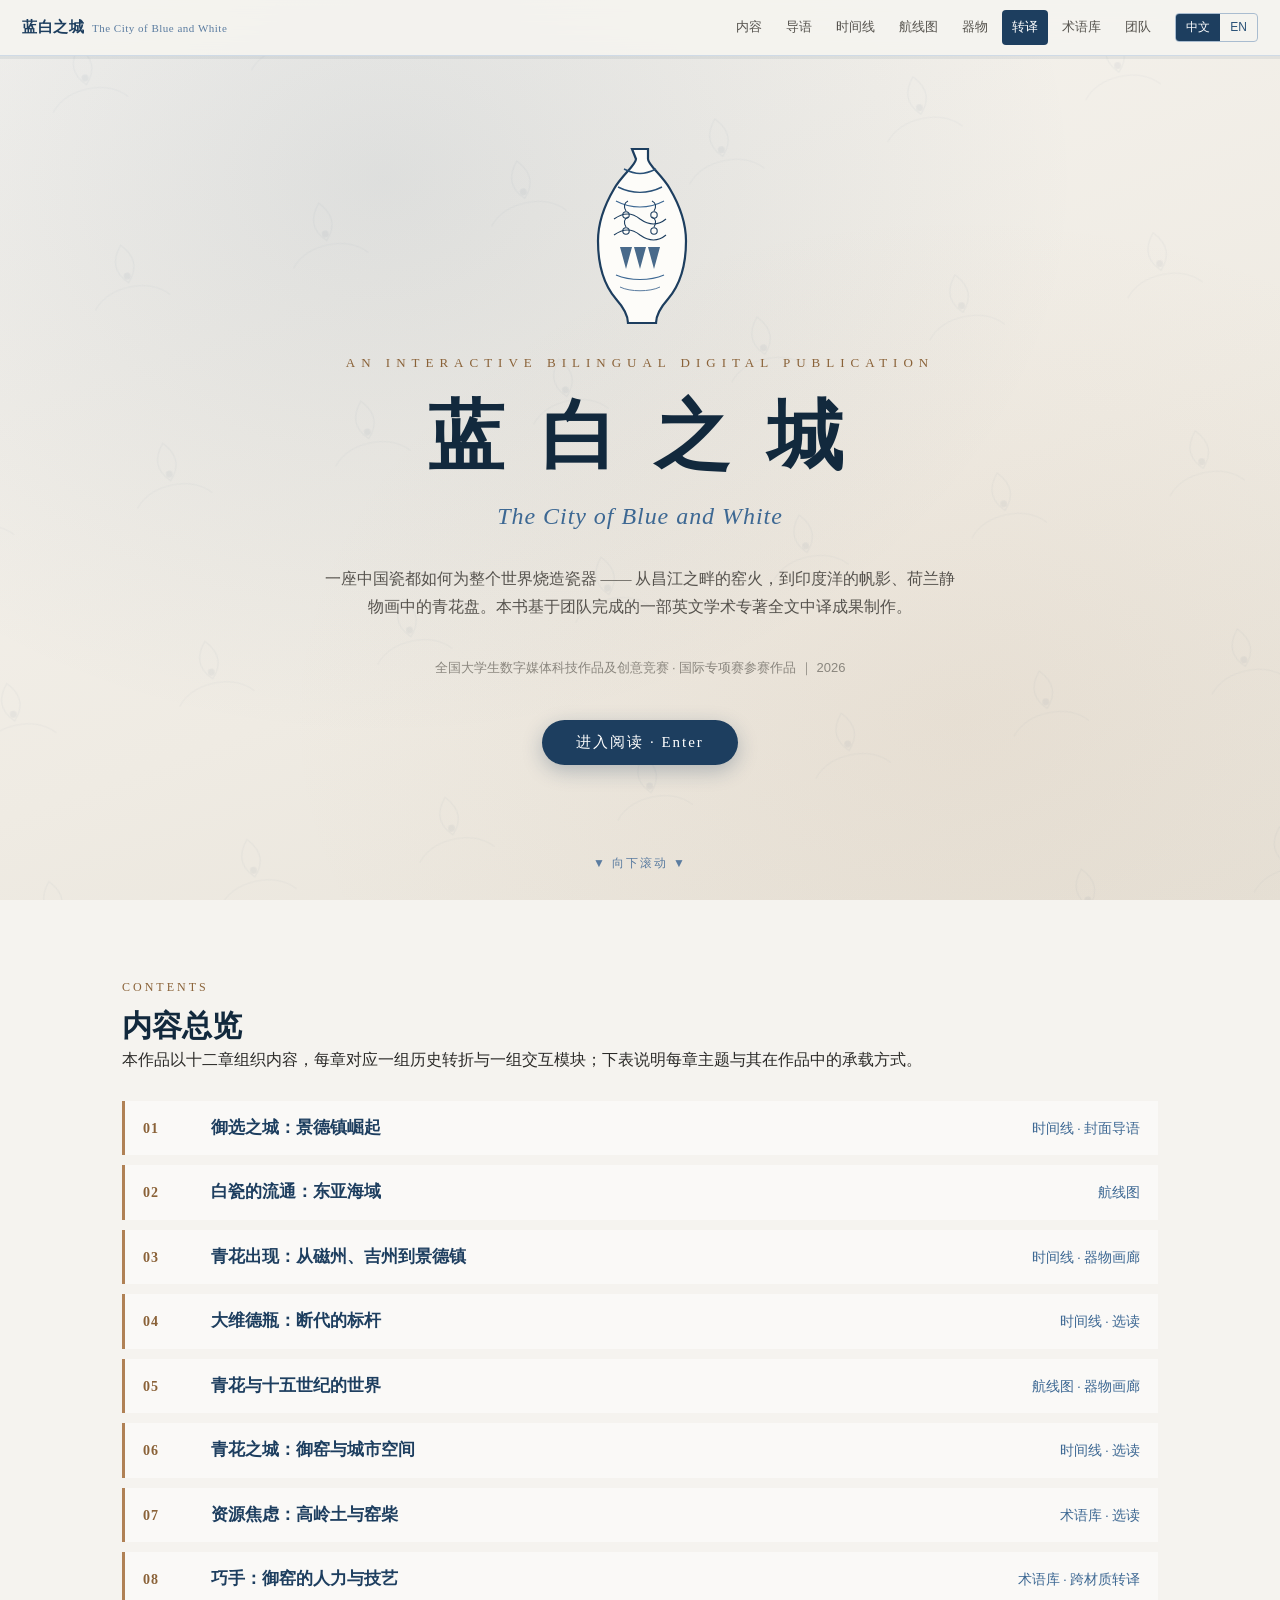
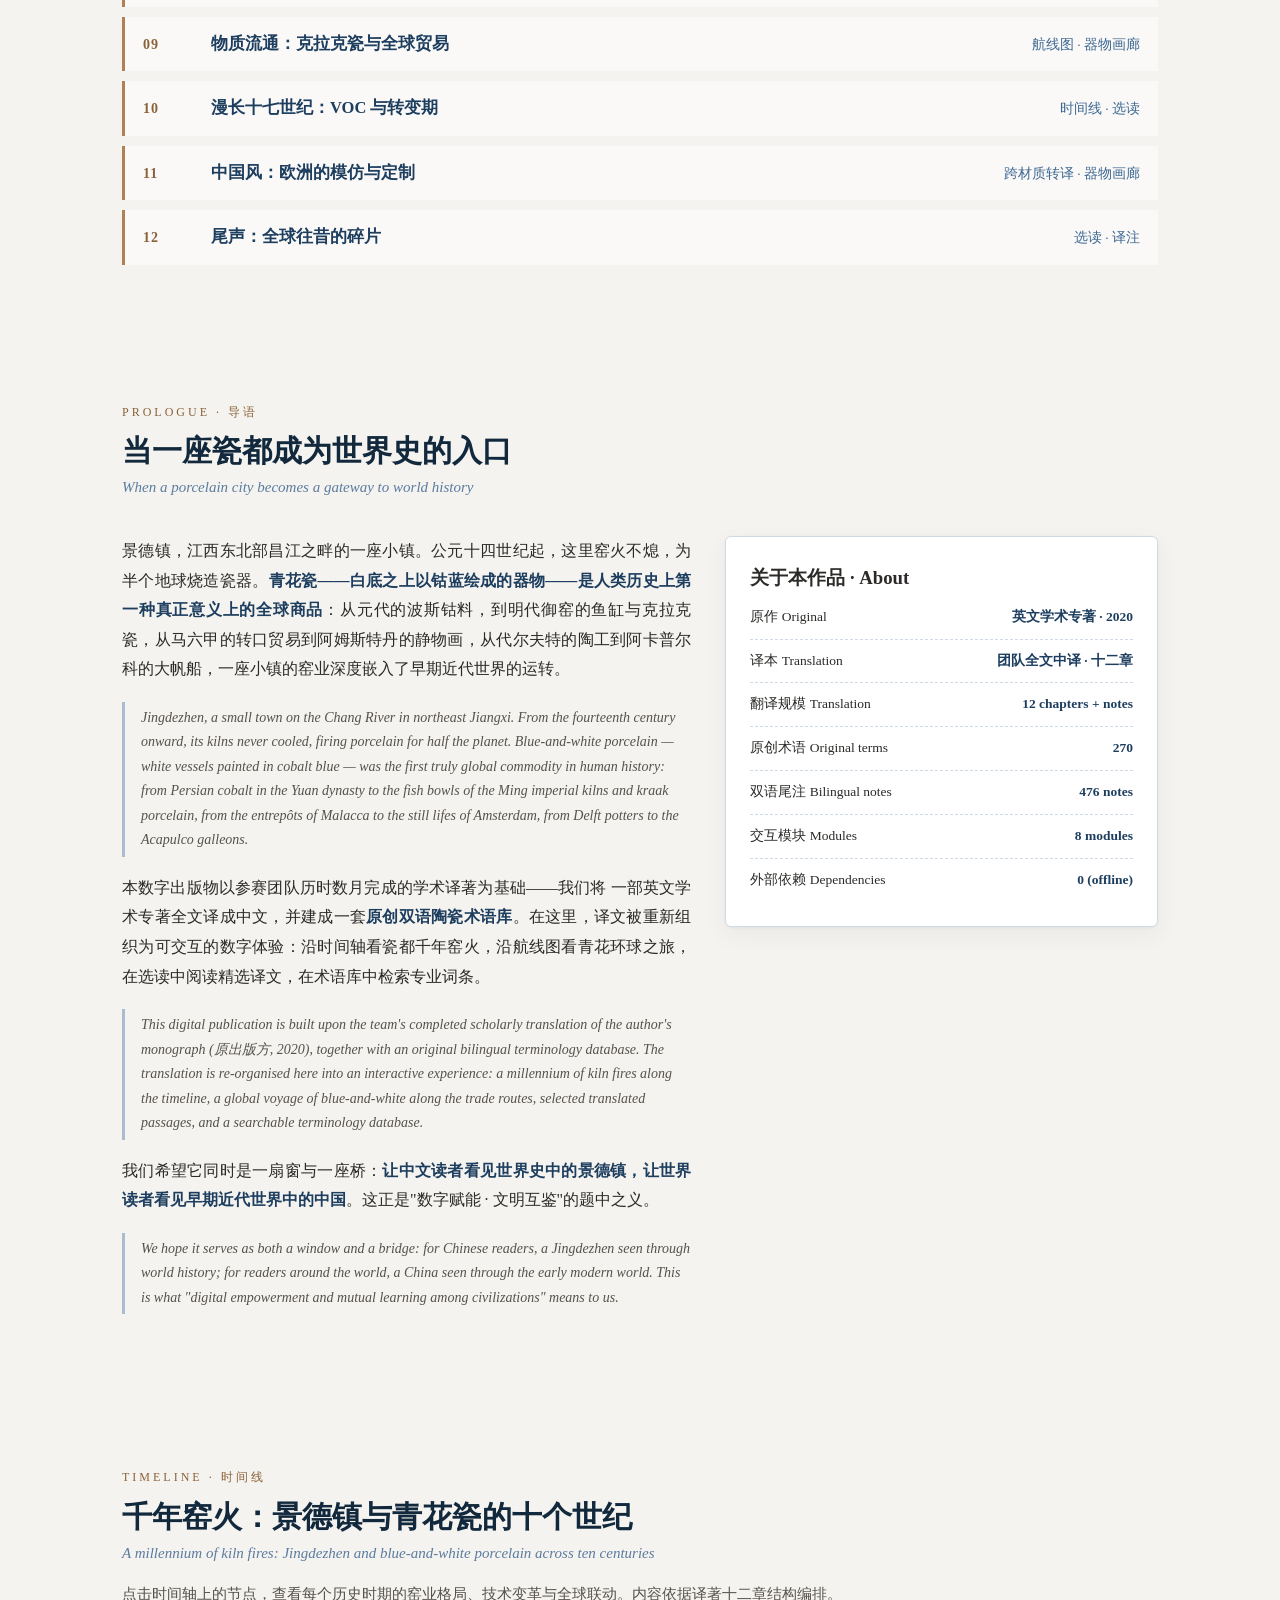
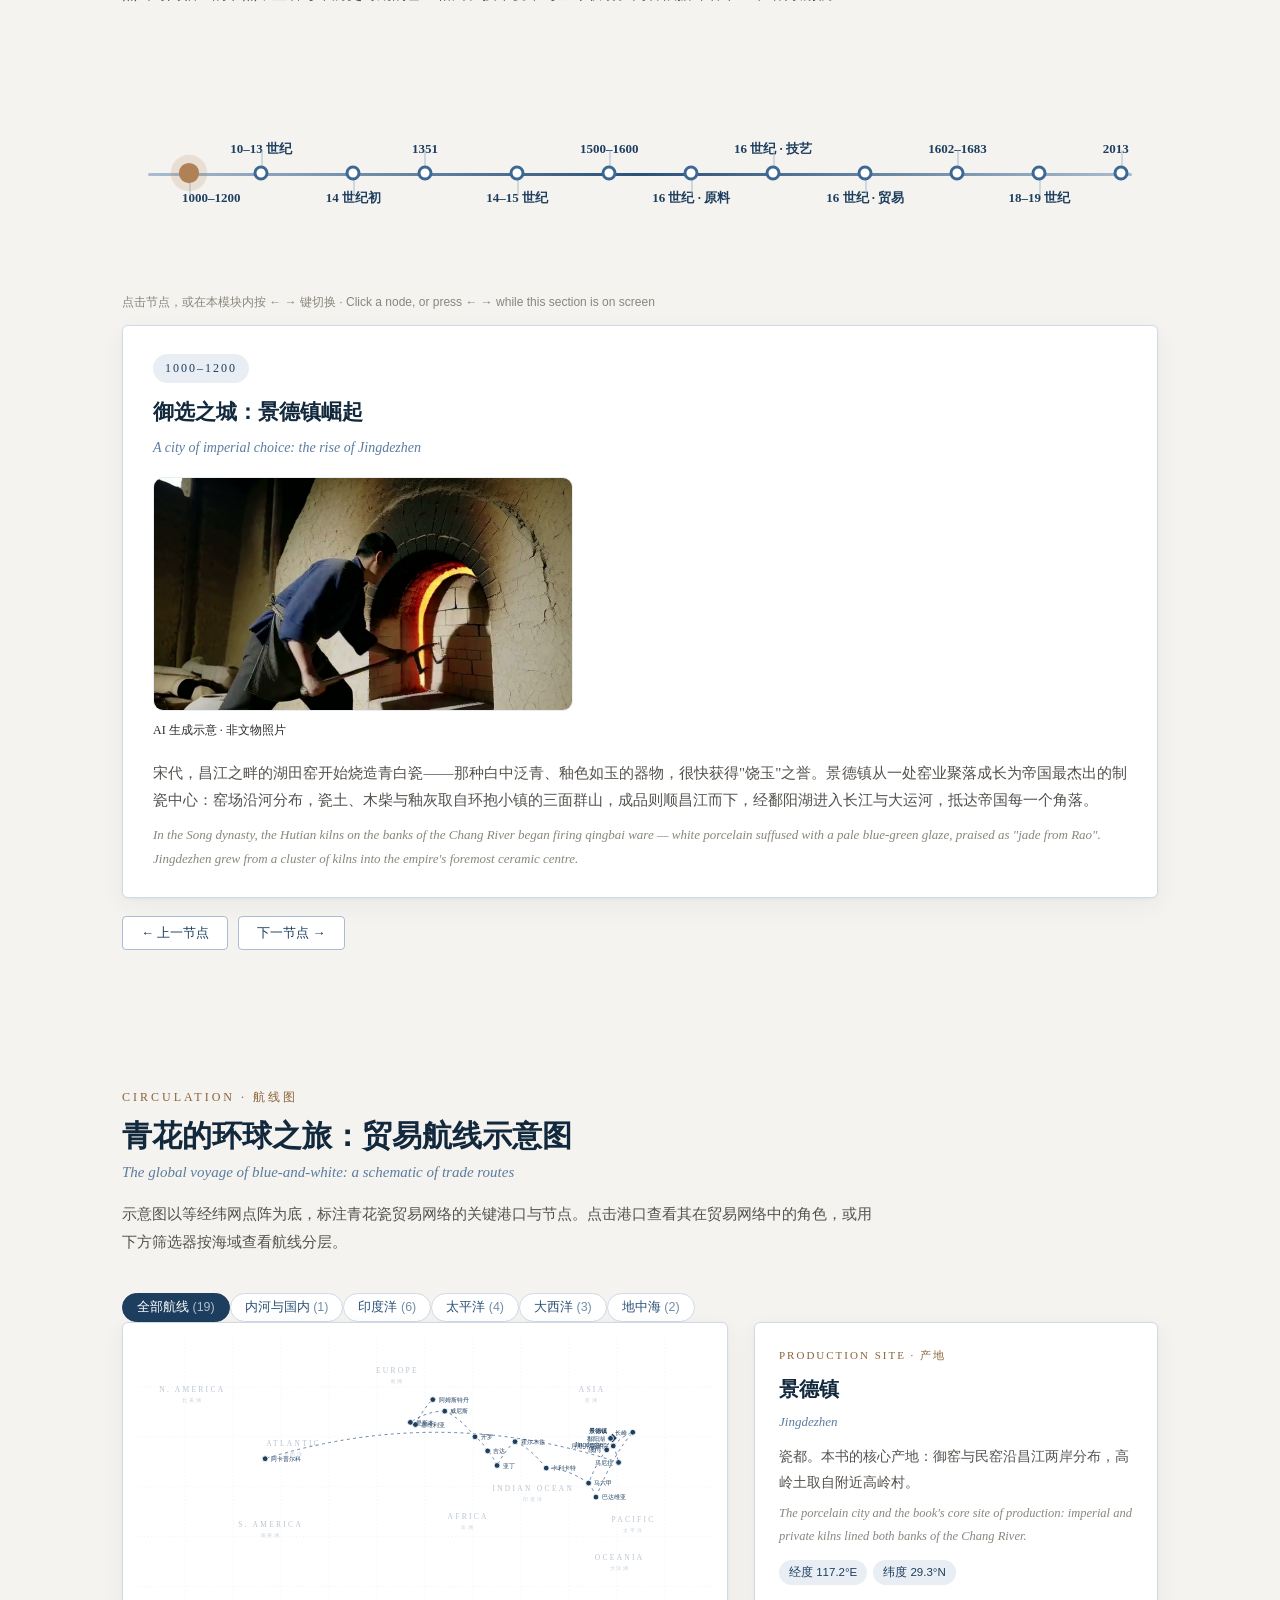
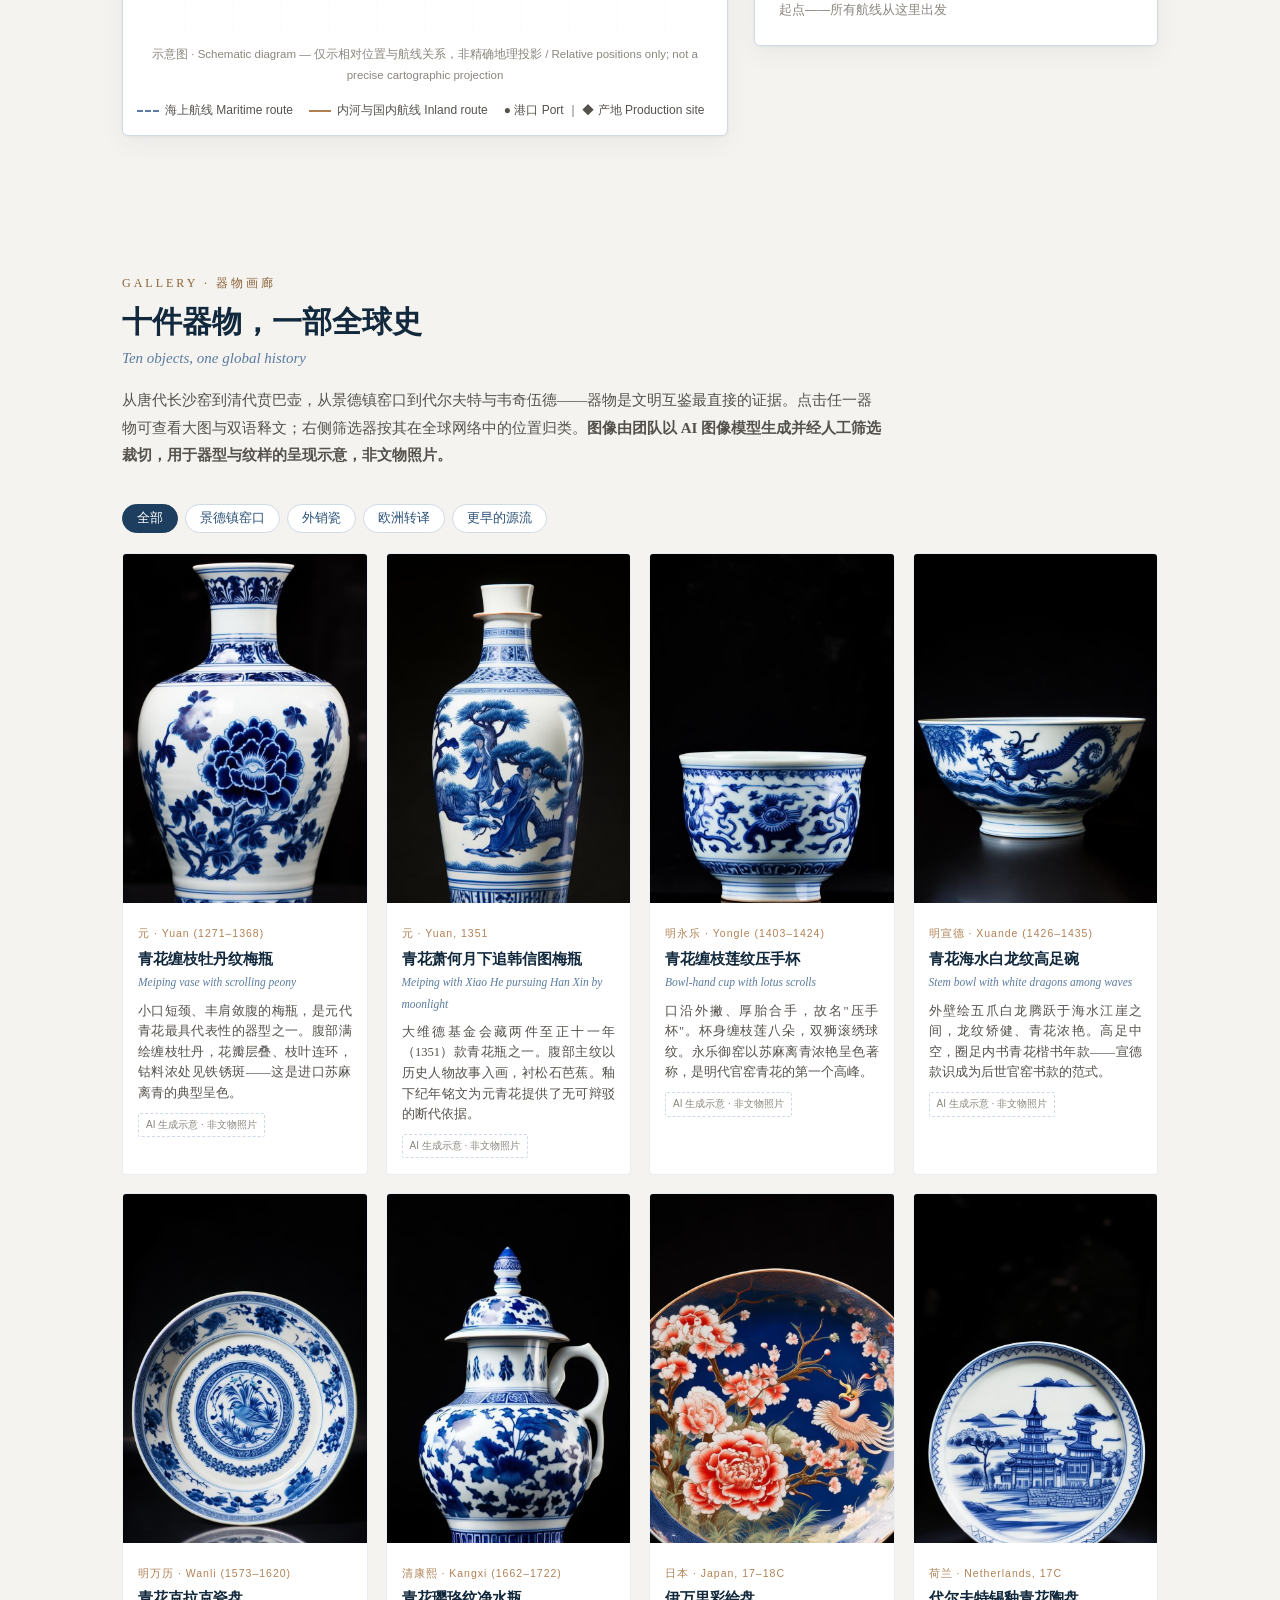
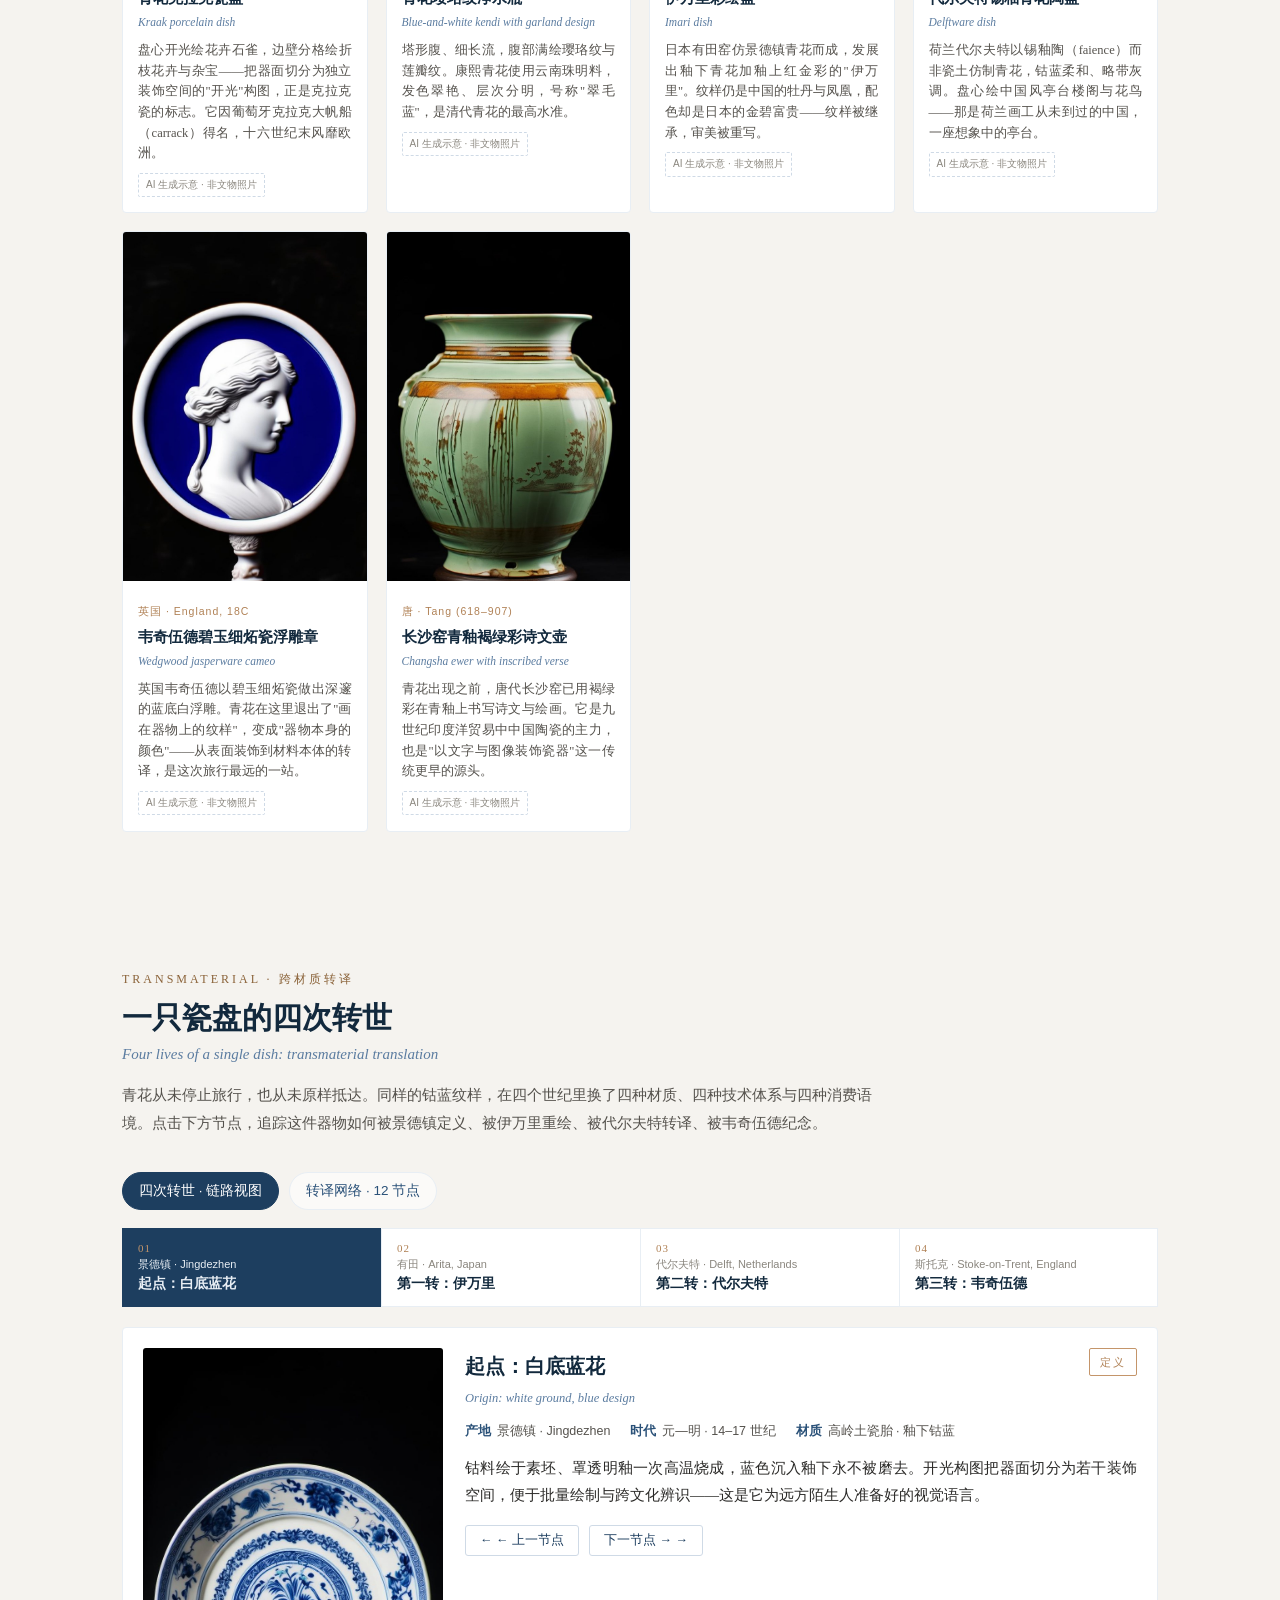
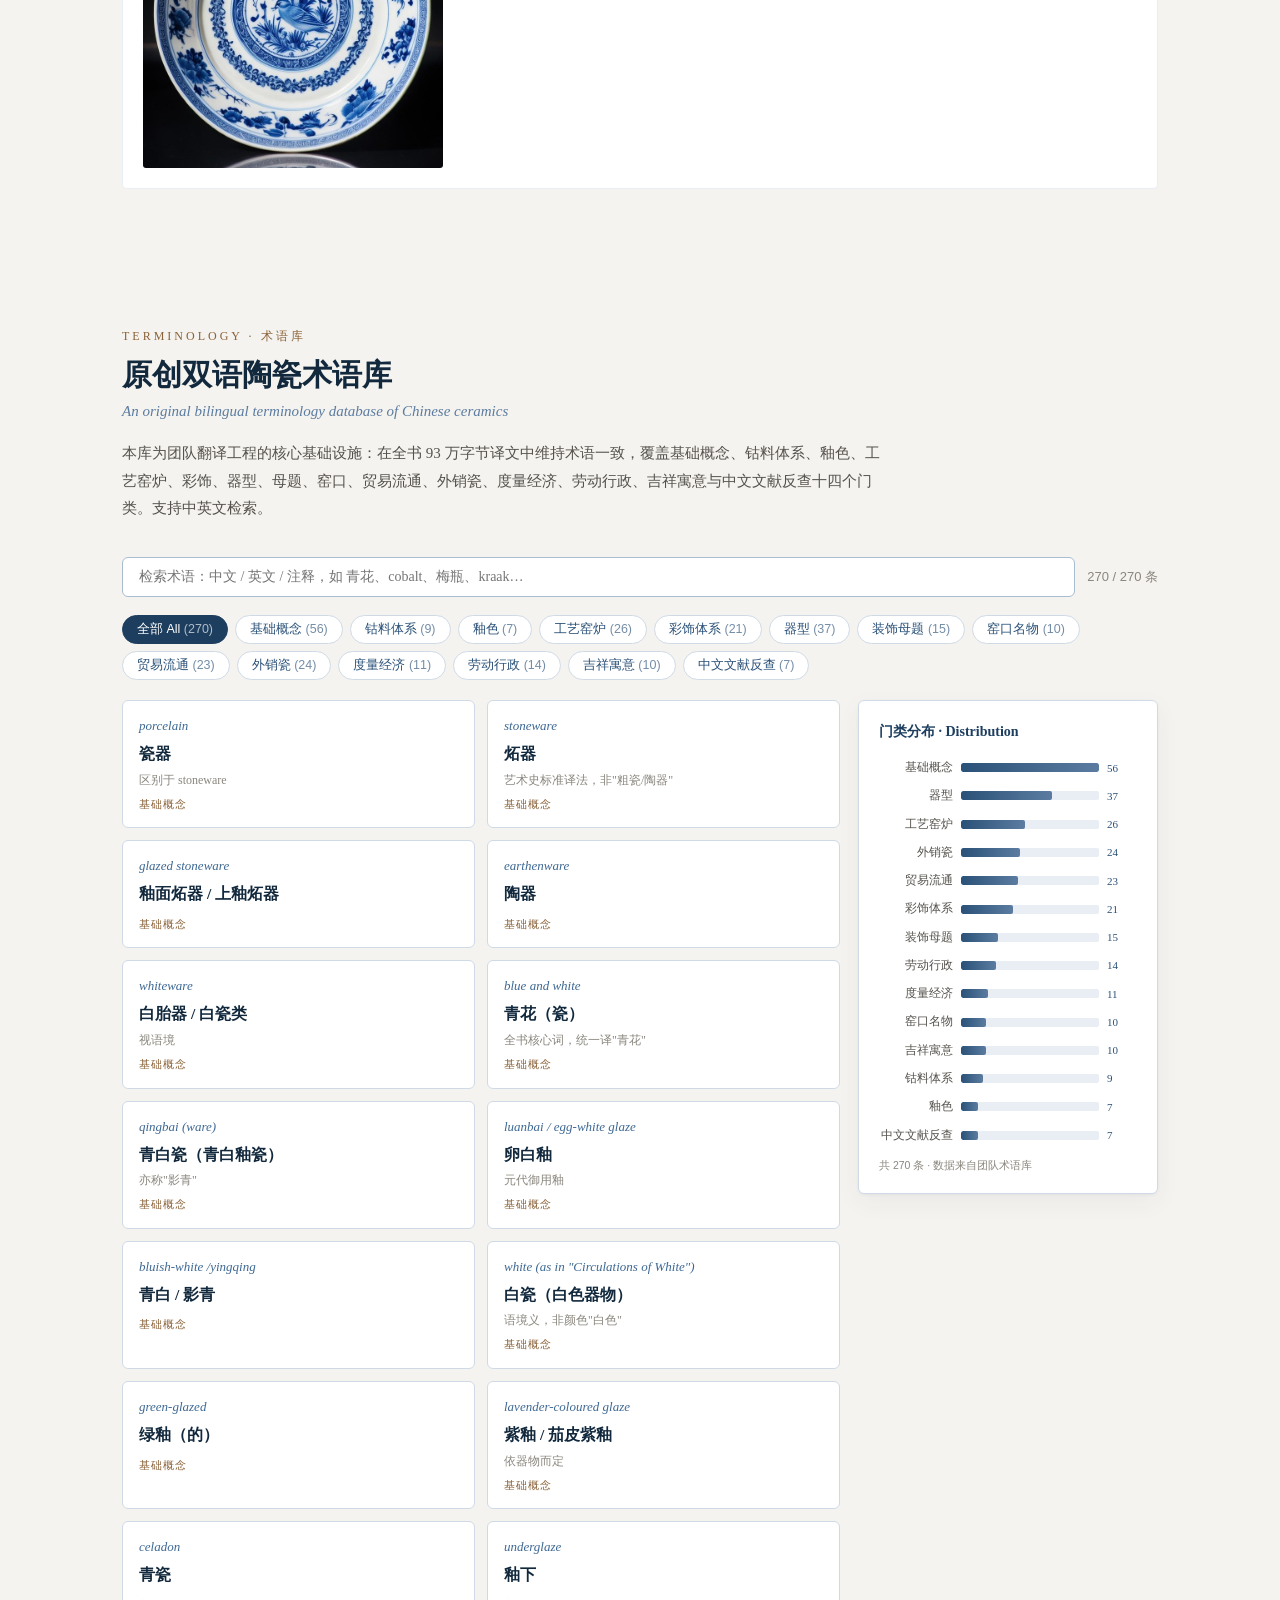
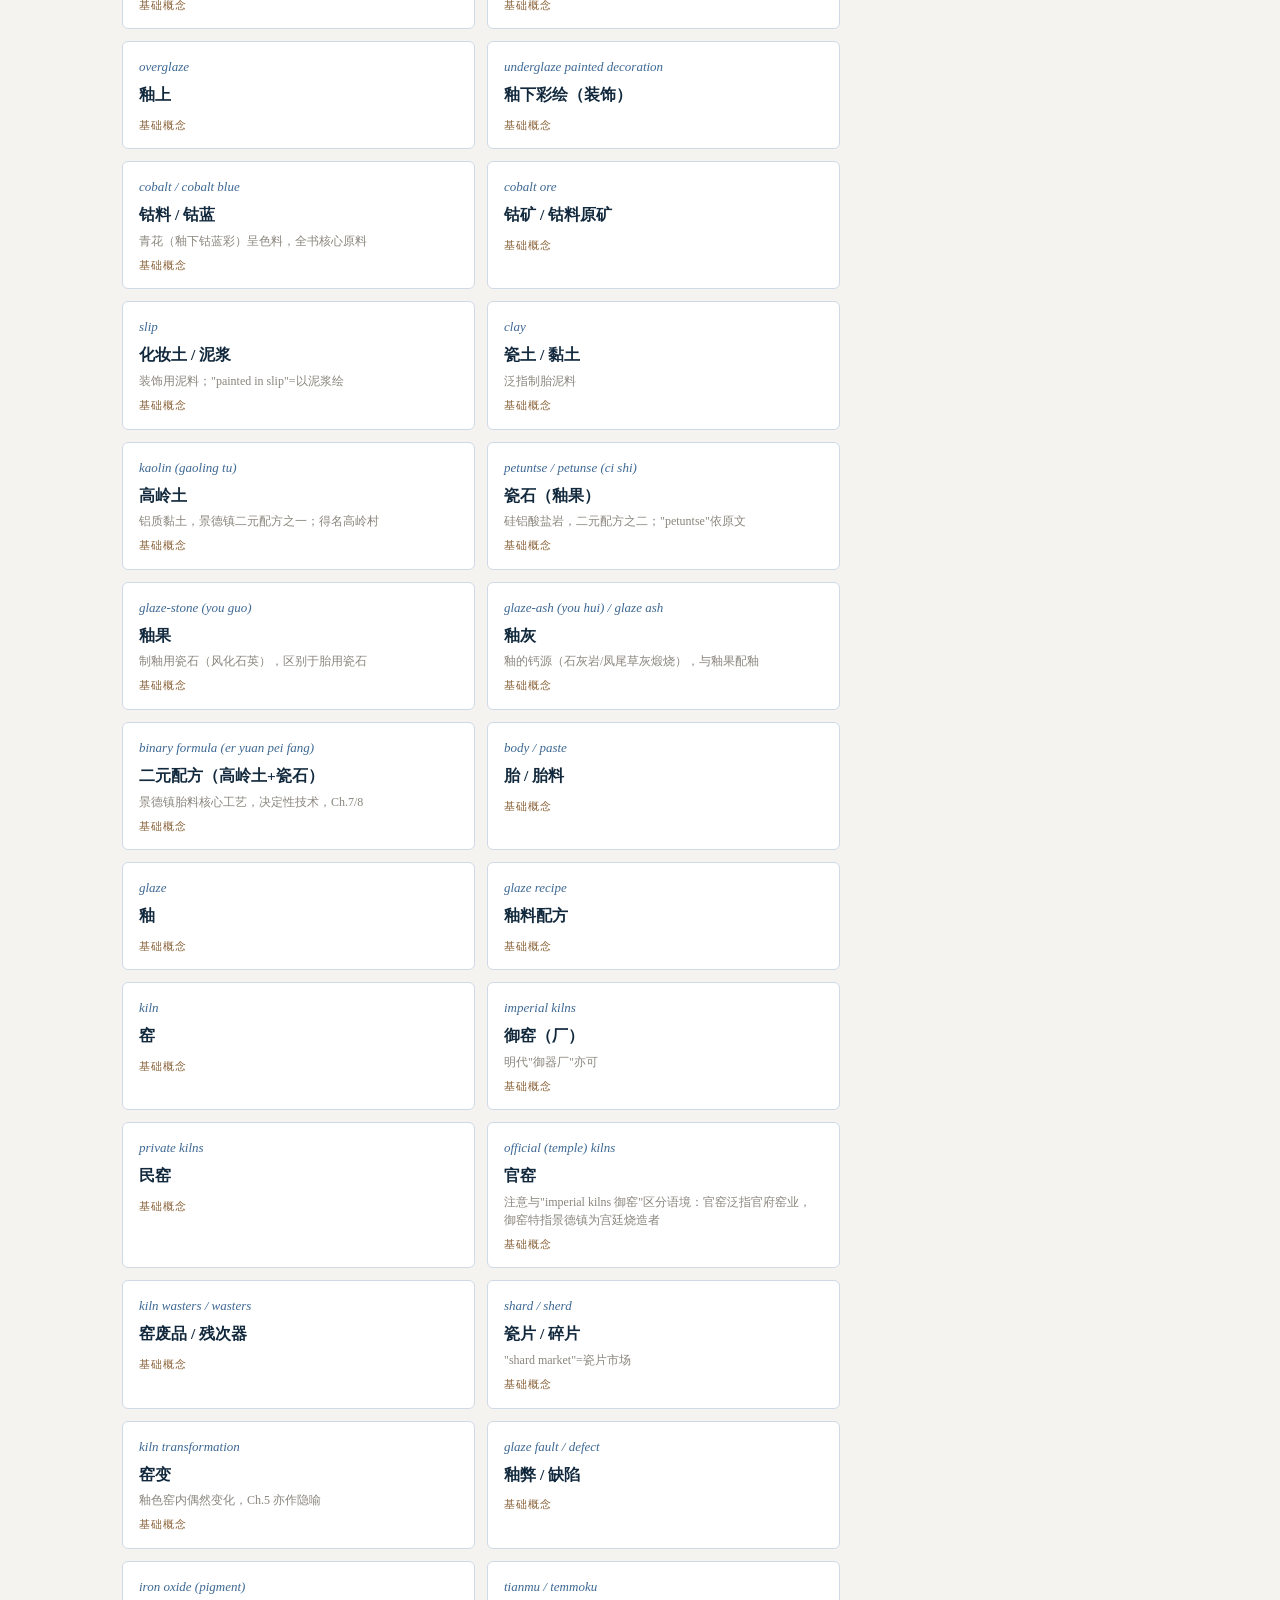
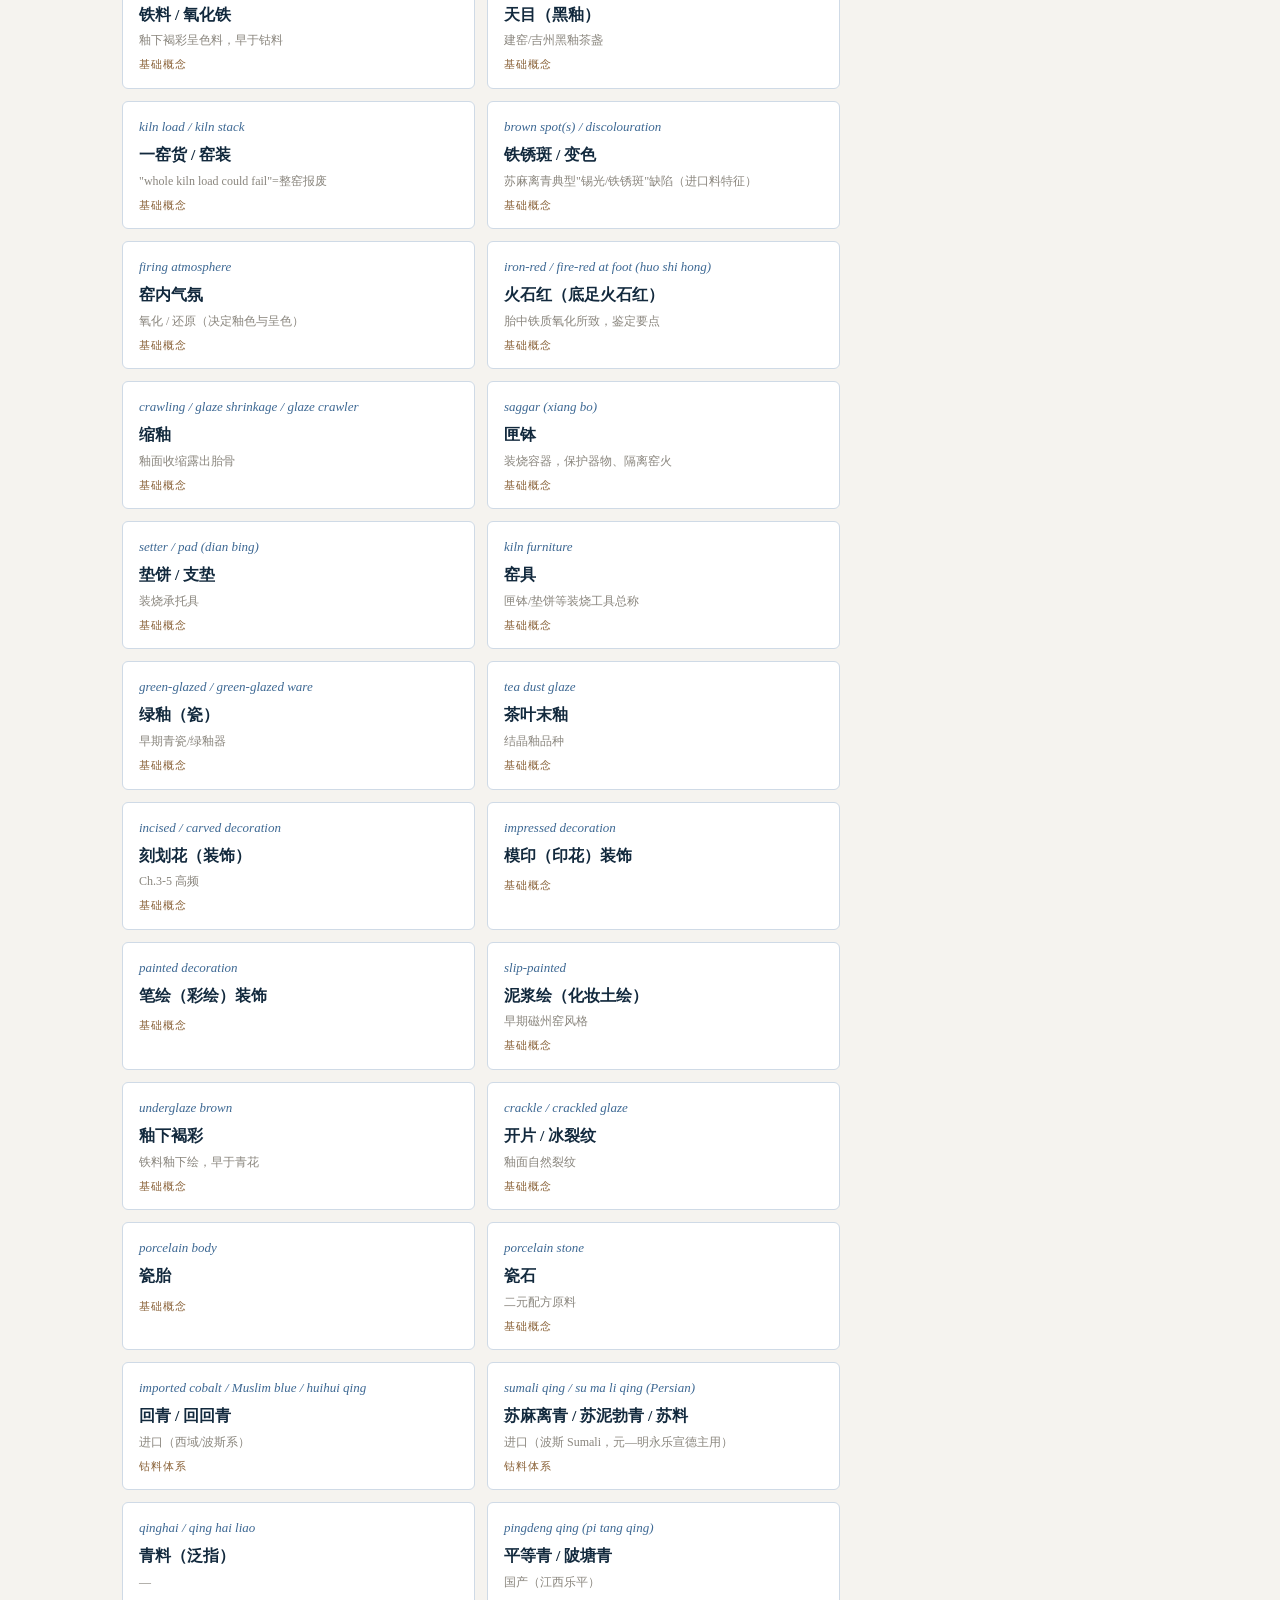
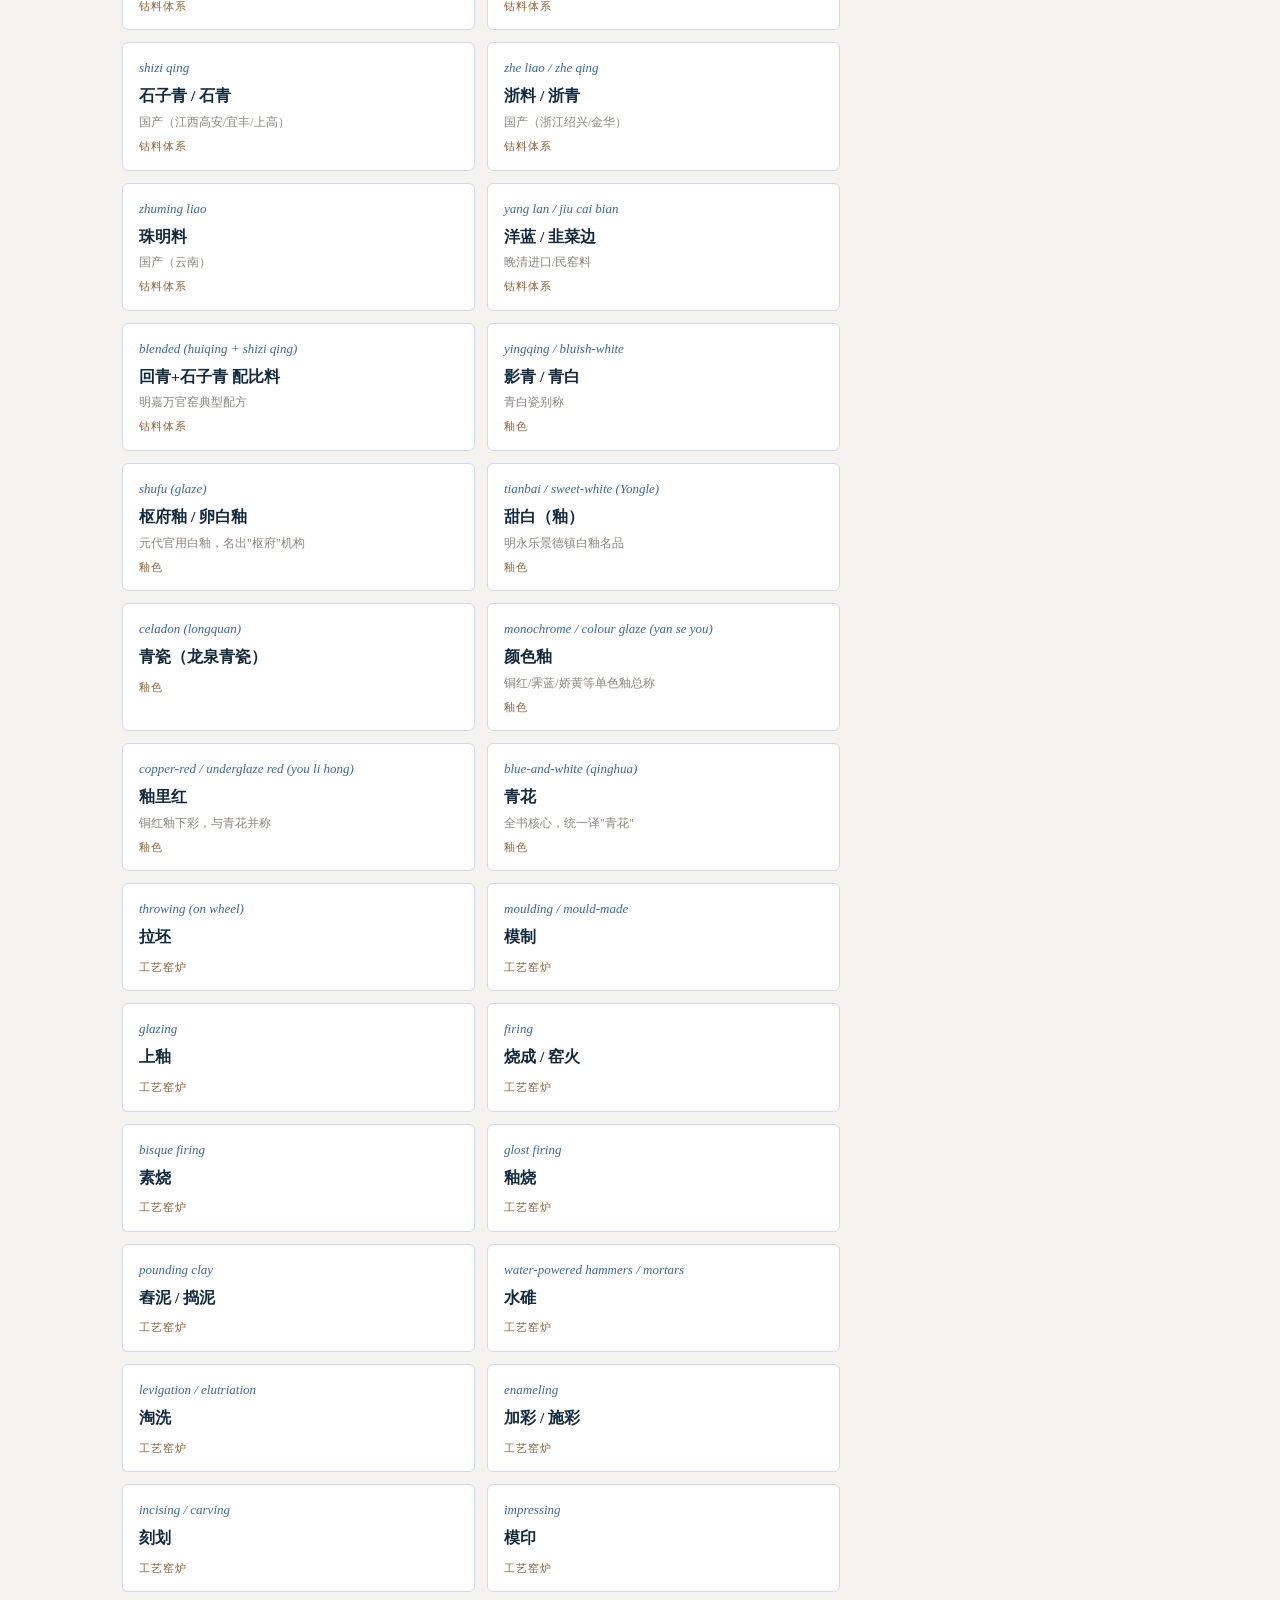
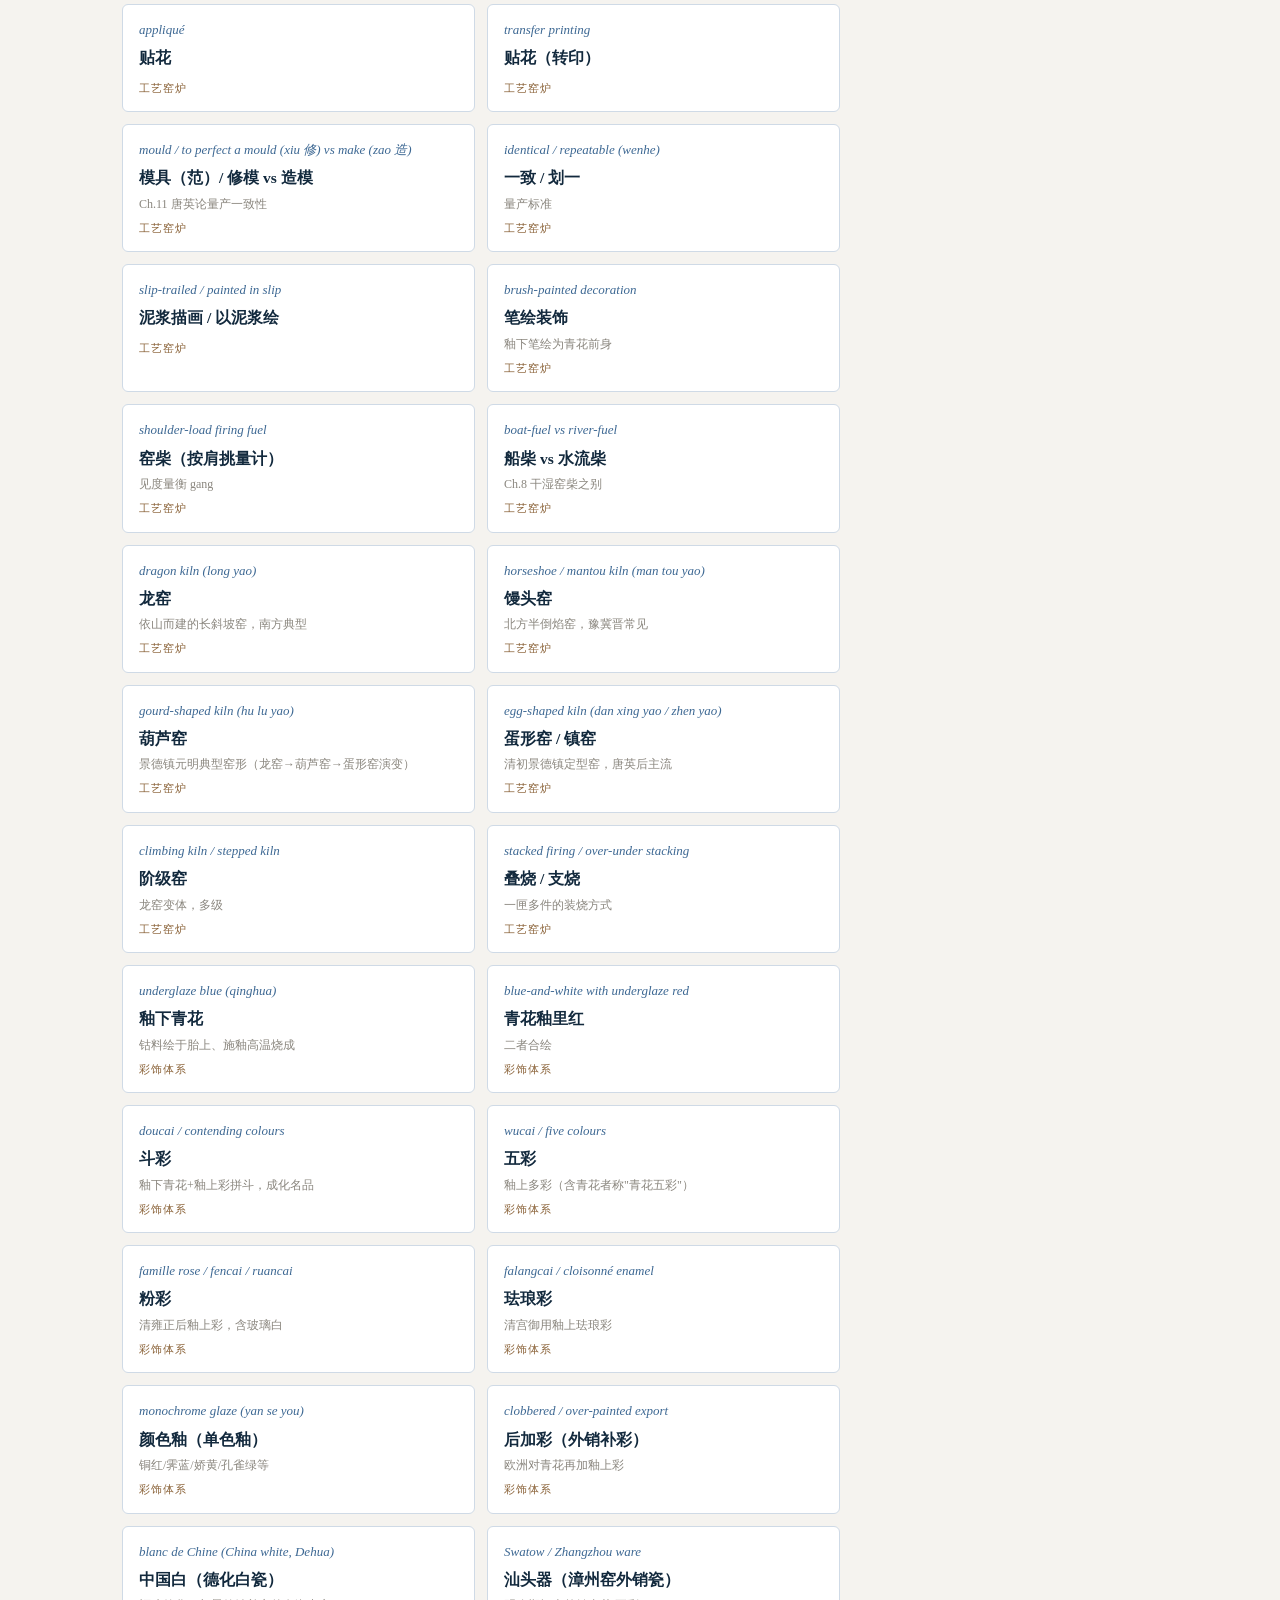
==== commit a7f4b011: "upload index.html" ====
--- a/index.html
+++ b/index.html
@@ -47,7 +47,7 @@
   </script>
 </head>
 <body>
-  <a class="skip-link" href="#about" data-i18n="skip">跳到主要内容</a>
+  <a class="skip-link" href="#main" data-i18n="skip">跳到主要内容</a>
 
 <!-- ============ 导航 ============ -->
 <nav class="nav">
@@ -67,6 +67,7 @@
     </div>
   </div>
 </nav>
+<main id="main">
 <div class="read-progress" id="readProgress"><i></i></div>
 
 <!-- ============ 封面 ============ -->
@@ -155,7 +156,7 @@
       <div class="about-en">We hope it serves as both a window and a bridge: for Chinese readers, a Jingdezhen seen through world history; for readers around the world, a China seen through the early modern world. This is what "digital empowerment and mutual learning among civilizations" means to us.</div>
     </div>
     <aside class="card about-side">
-      <h4 data-i18n="about_h4">关于本作品 · About</h4>
+      <h3 data-i18n="about_h4">关于本作品 · About</h4>
       <div class="fact-row"><span>原作 Original</span><b>英文学术专著 · 2020</b></div>
       <div class="fact-row"><span>译本 Translation</span><b>团队全文中译 · 十二章</b></div>
       <div class="fact-row"><span>翻译规模 Translation</span><b>12 chapters + notes</b></div>
@@ -163,7 +164,7 @@
       <div class="fact-row"><span>双语尾注 Bilingual notes</span><b>476 notes</b></div>
       <div class="fact-row"><span>交互模块 Modules</span><b>8 modules</b></div>
       <div class="fact-row"><span>外部依赖 Dependencies</span><b>0 (offline)</b></div>
-    </aside>
+    </div>
   </div>
 </section>
 
@@ -277,7 +278,7 @@
   <div class="cat-chips" id="catChips"></div>
   <div class="terms-split">
     <div class="terms-grid" id="termsGrid"></div>
-    <aside class="card terms-chart" id="termsChart"></aside>
+    <aside class="card terms-chart" id="termsChart"></div>
   </div>
 </section>
 
@@ -301,7 +302,7 @@
   </div>
   <div class="team-grid">
     <div class="card team-card">
-      <h4 data-i18n="tc_0">制作分工 Division of Labour</h4>
+      <h3 data-i18n="tc_0">制作分工 Division of Labour</h4>
       <ul>
         <li data-i18n-html="li_0"><b>翻译工程</b> — 全书十二章翻译、三步法（直译—反思—雅化）、质量门控五项量化评分 <span style="color:var(--ink-3)">（中国成员）</span></li>
         <li data-i18n-html="li_1"><b>术语库建设</b> — 270 条双语术语对齐、跨章漂移审计、中文文献还原 <span style="color:var(--ink-3)">（中国成员）</span></li>
@@ -333,6 +334,8 @@
   </div>
 </section>
 
+</main>
+
 <!-- ============ 页脚 ============ -->
 <footer>
   <div class="foot-inner">
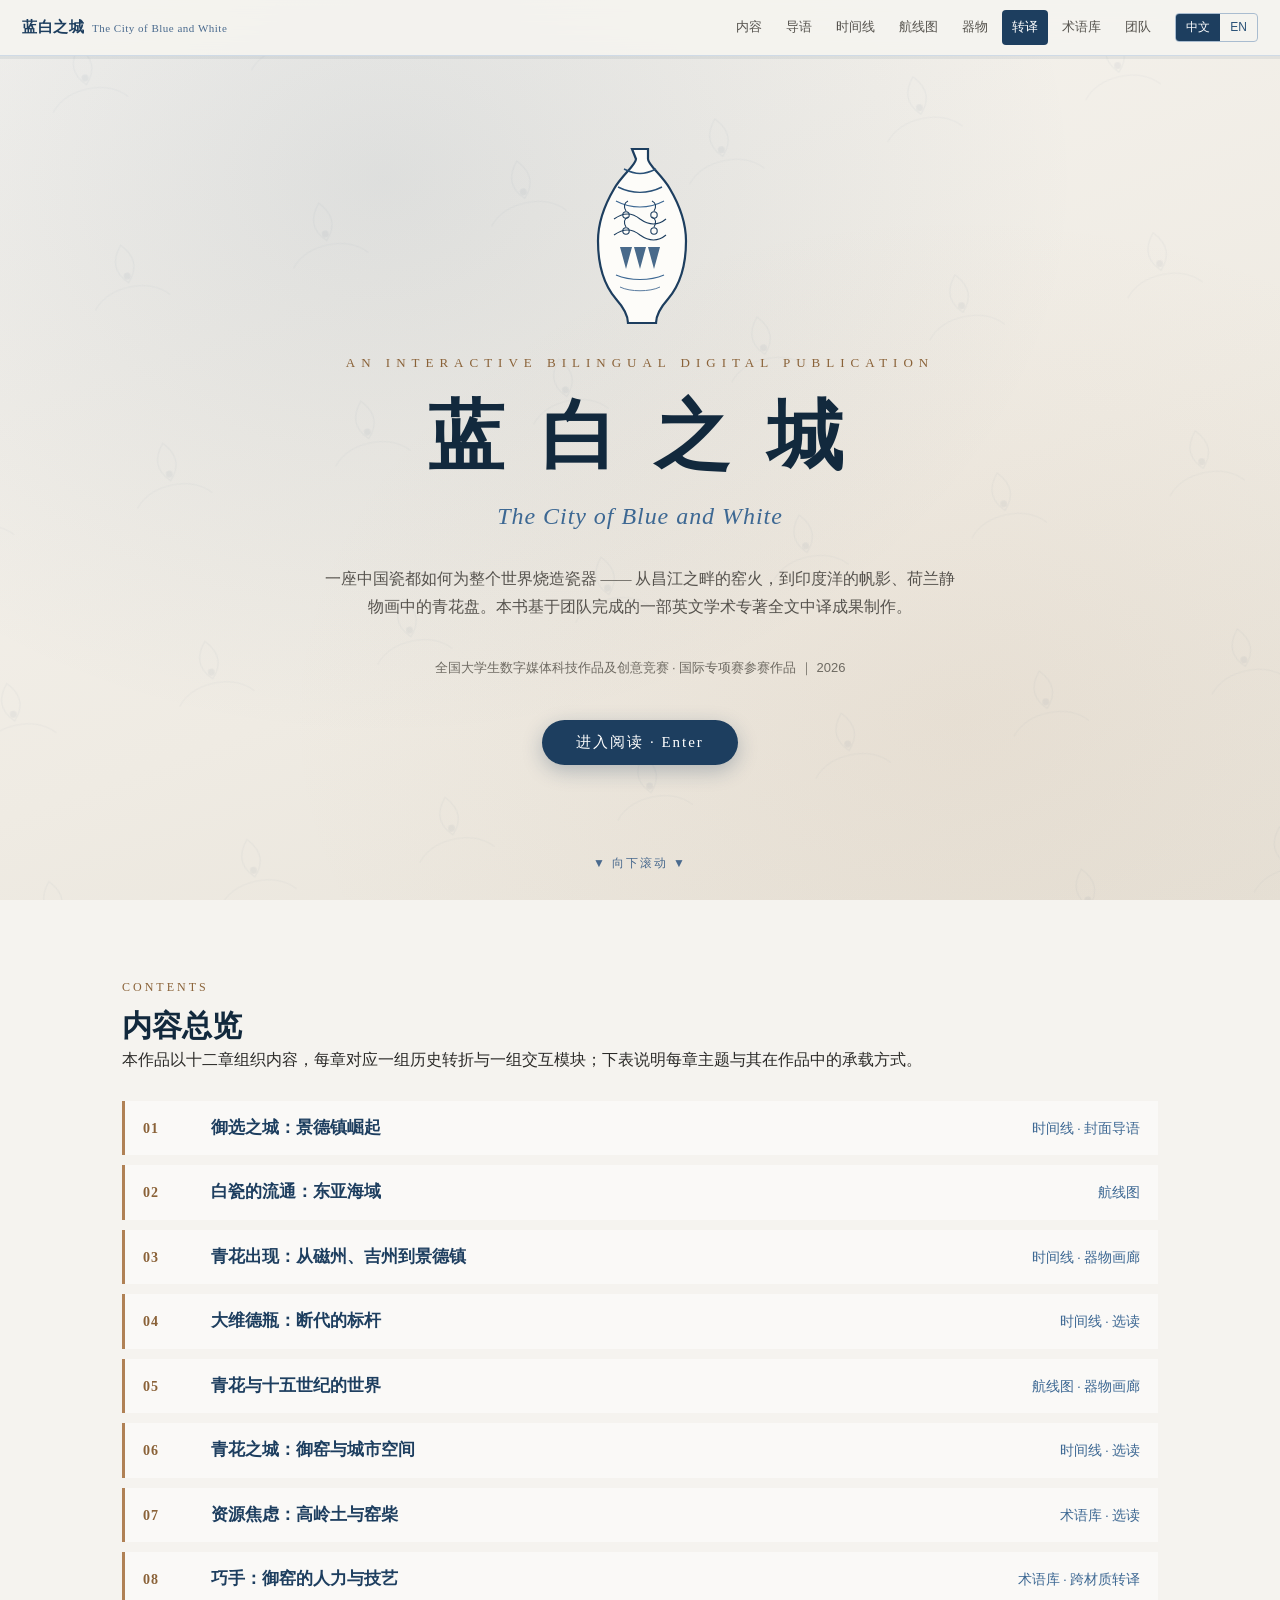
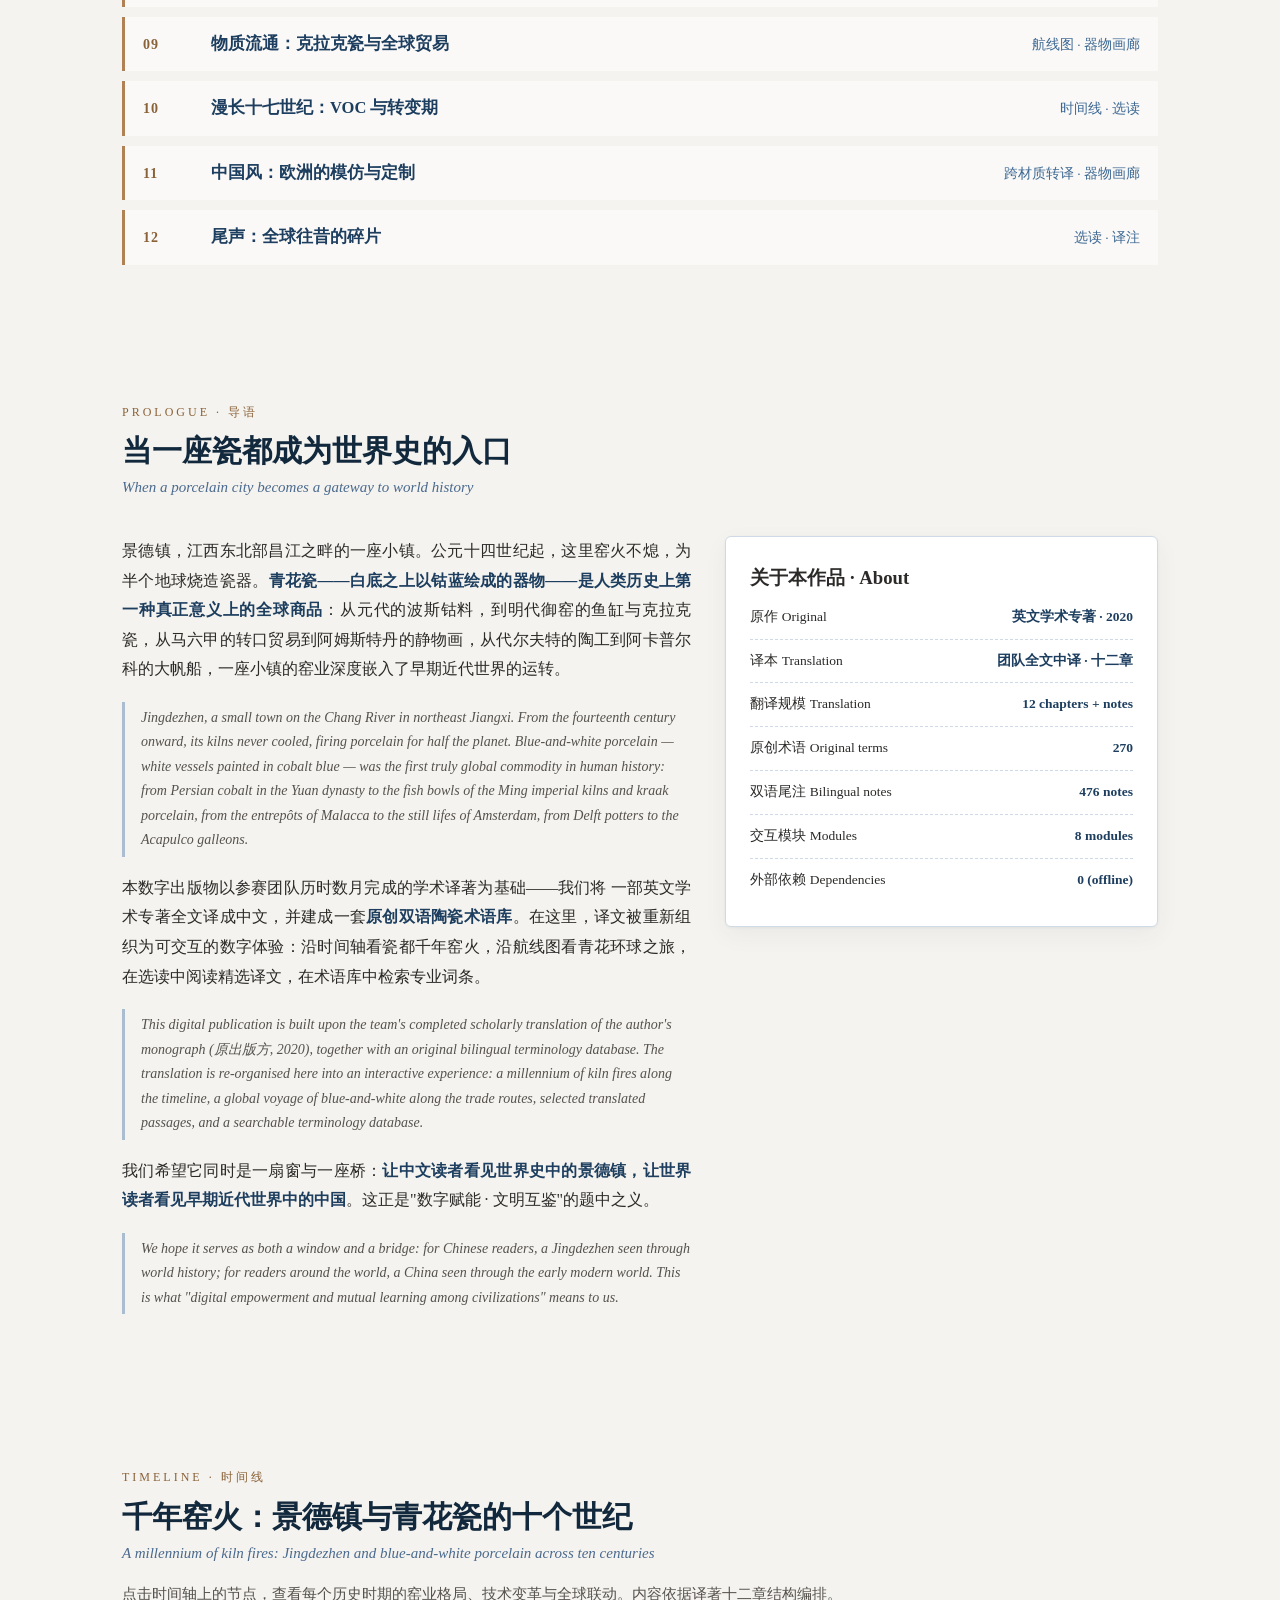
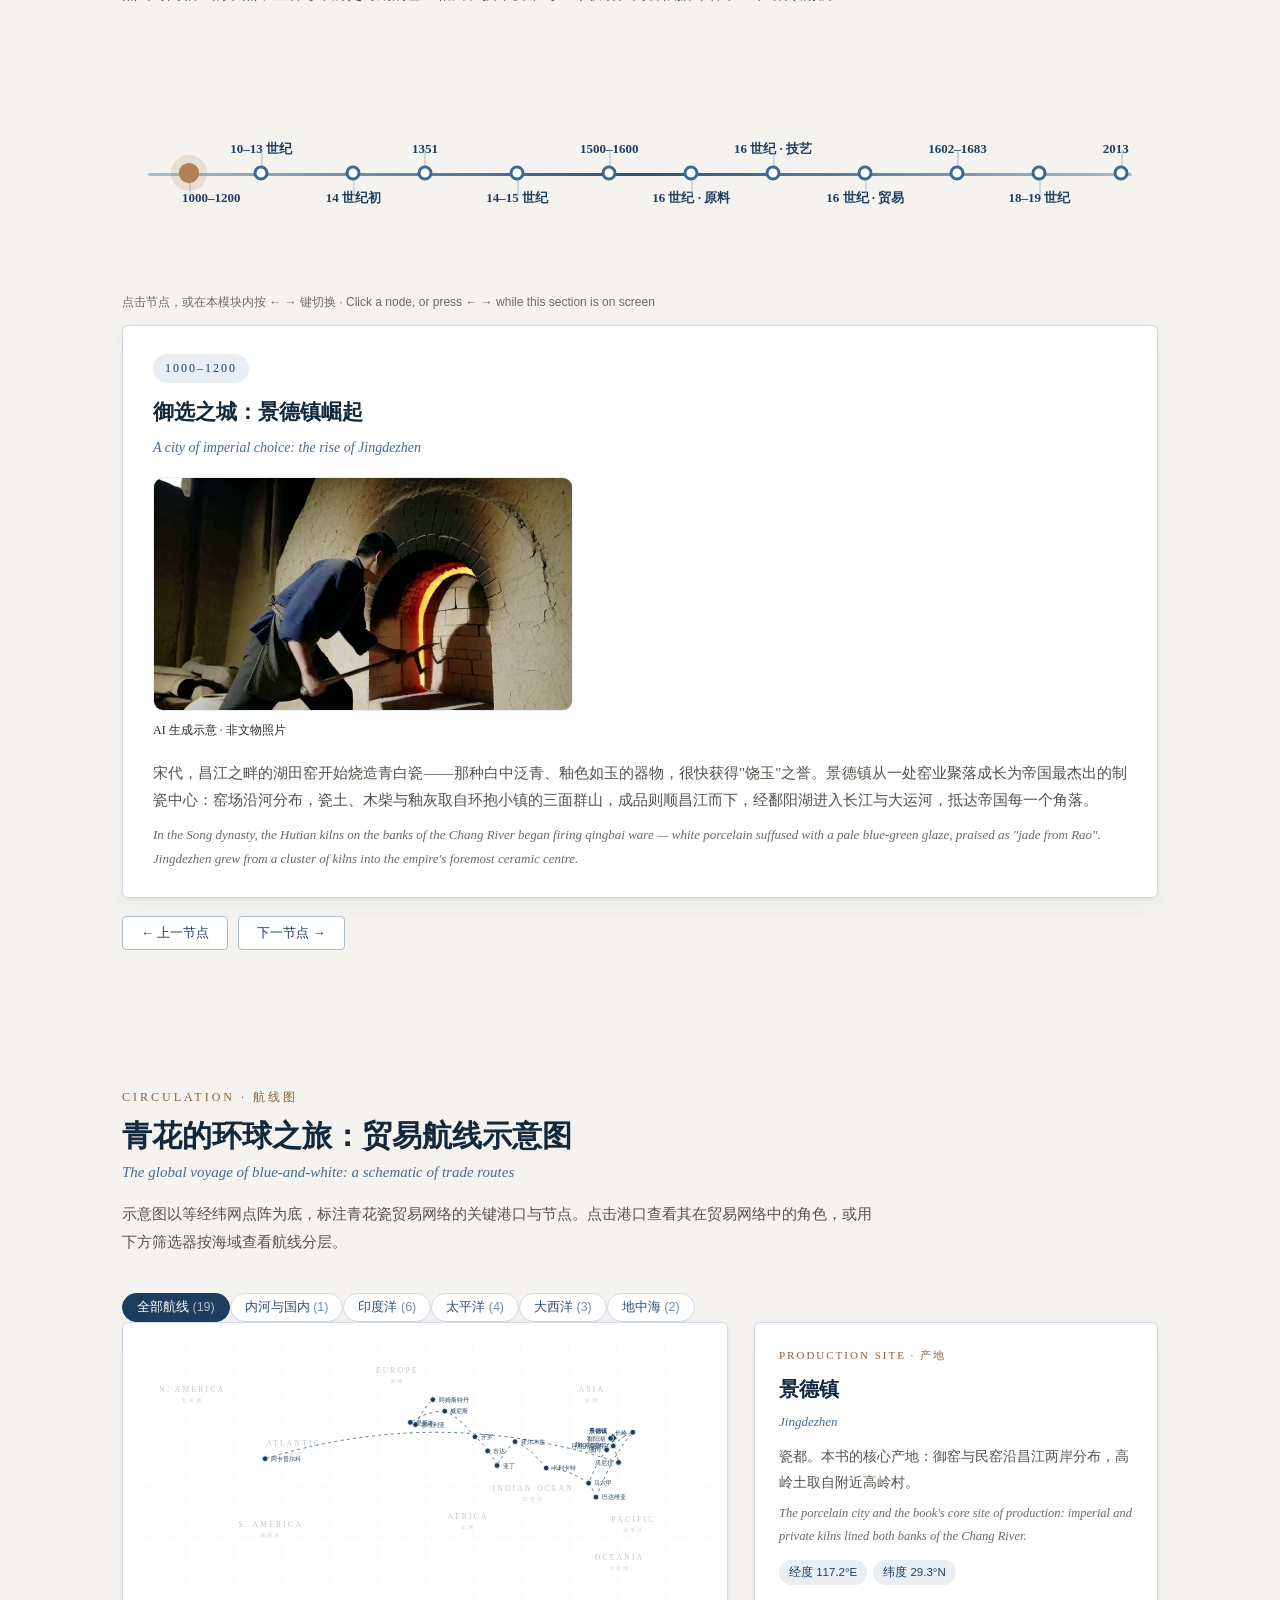
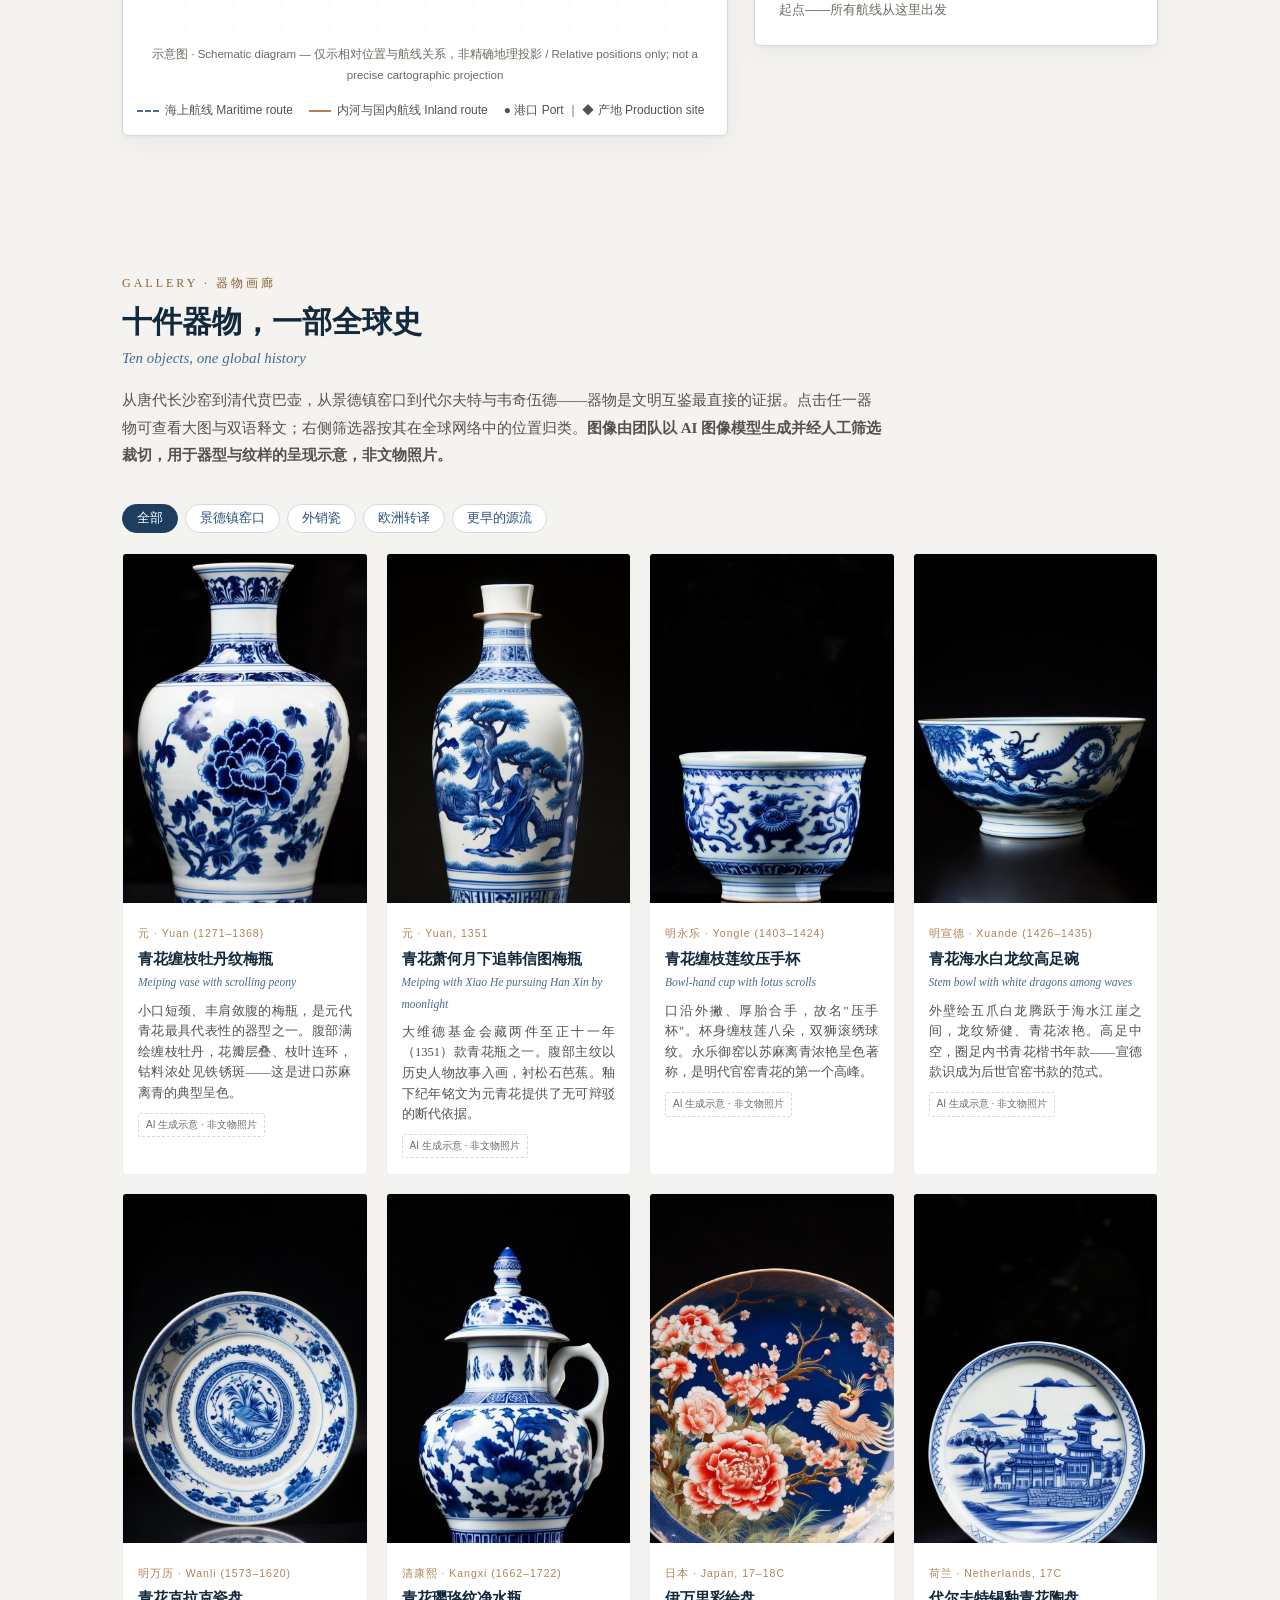
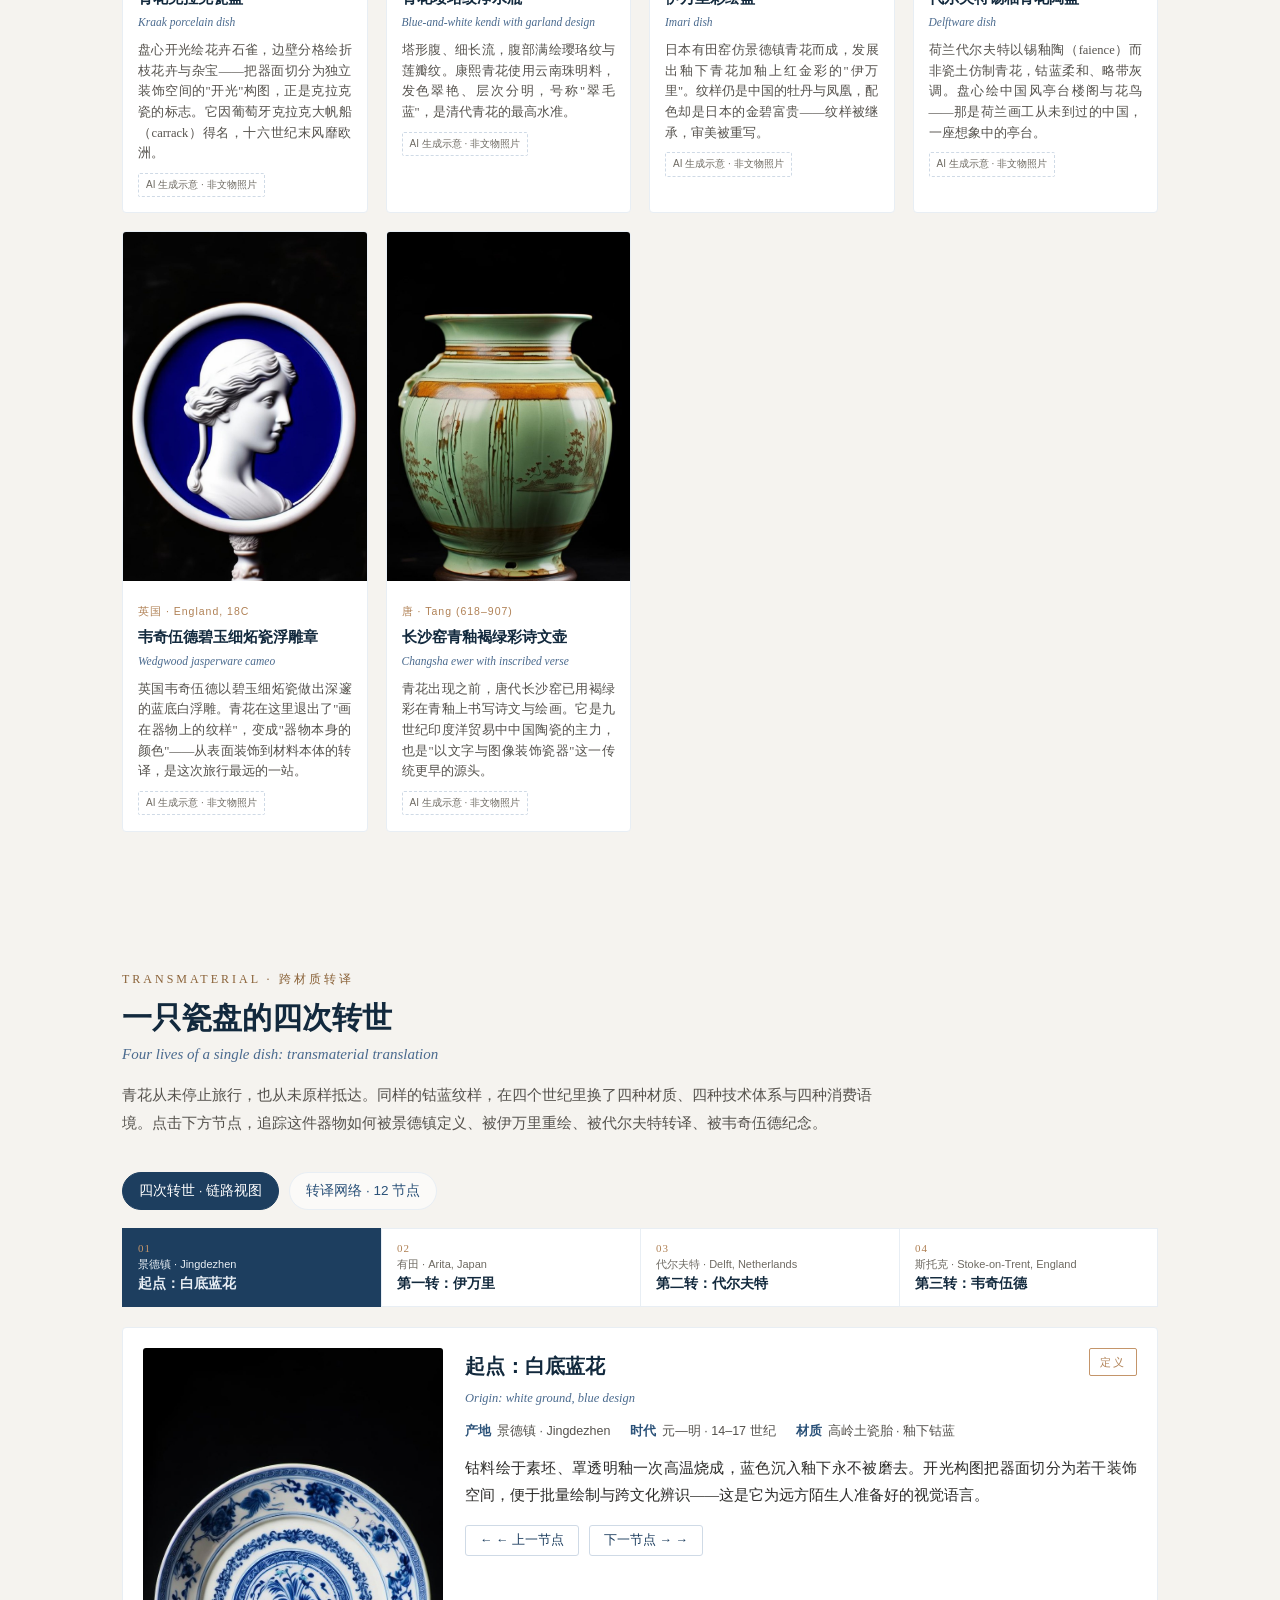
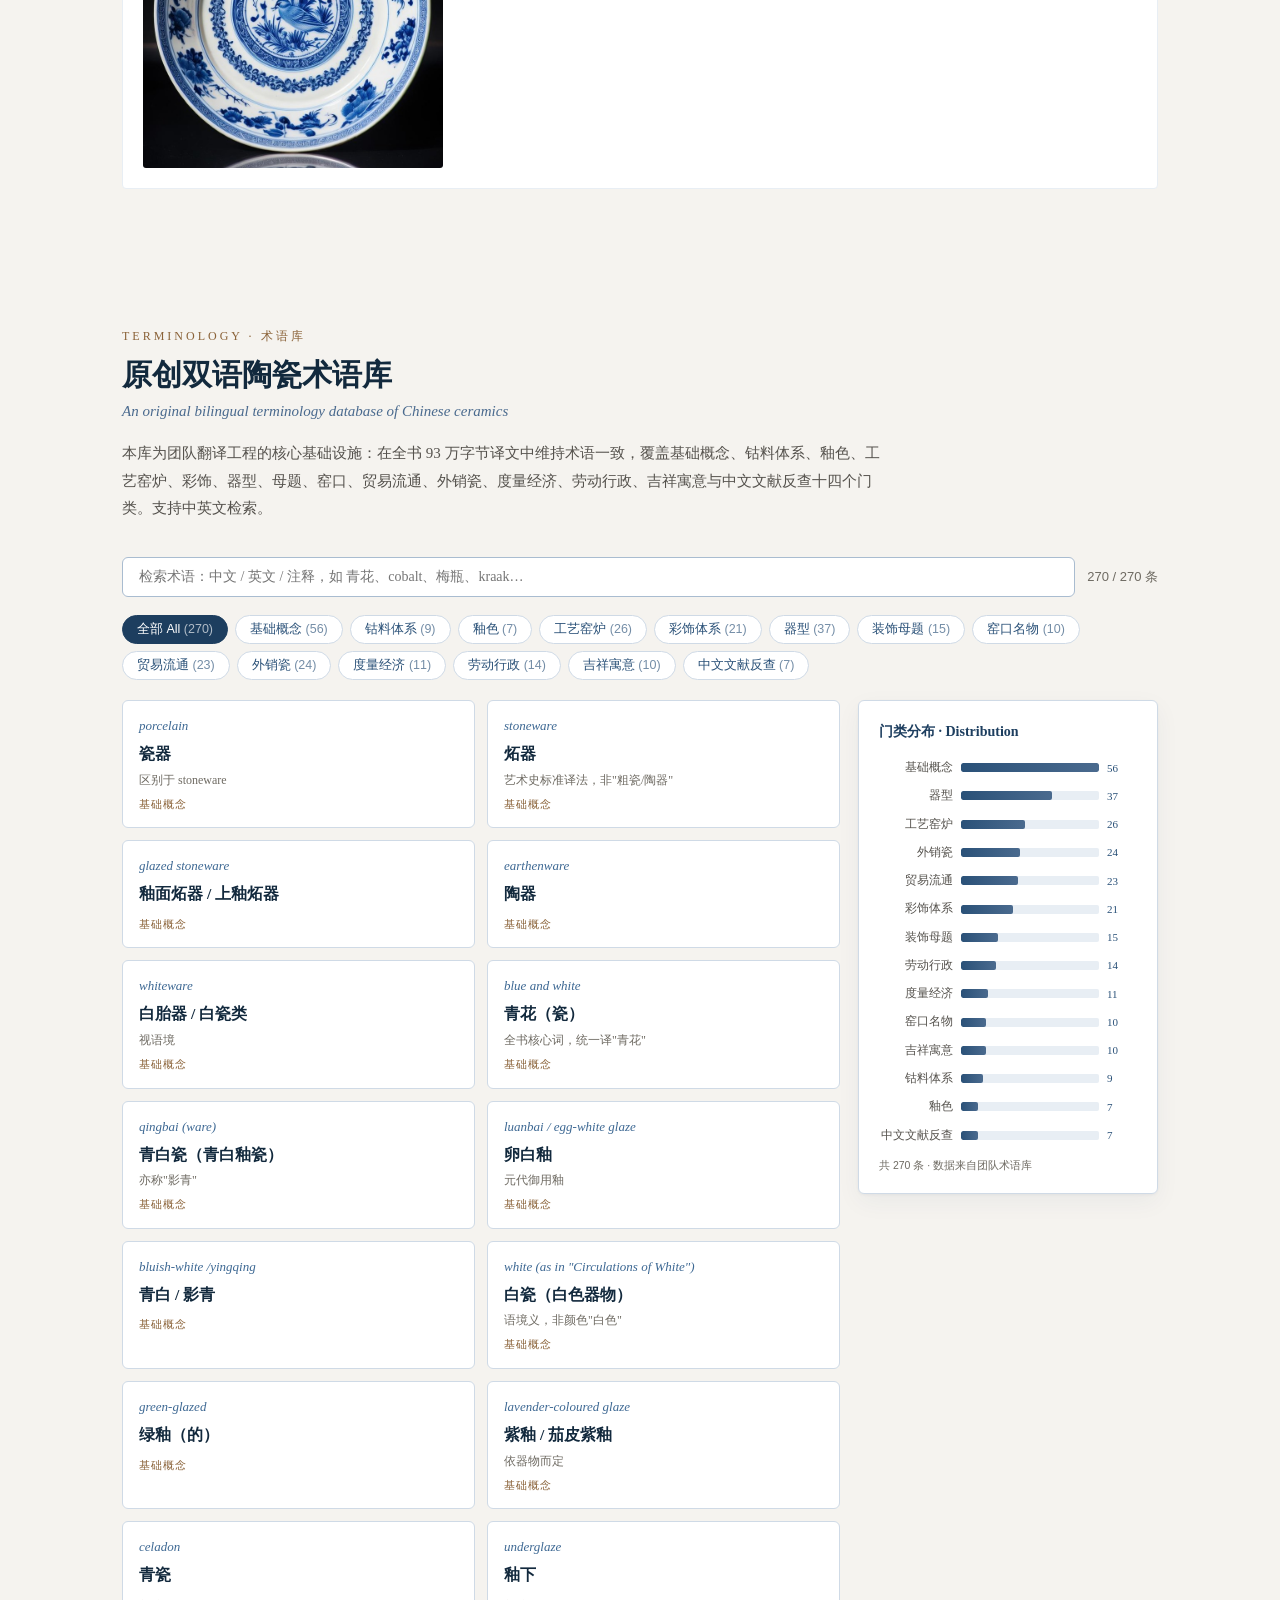
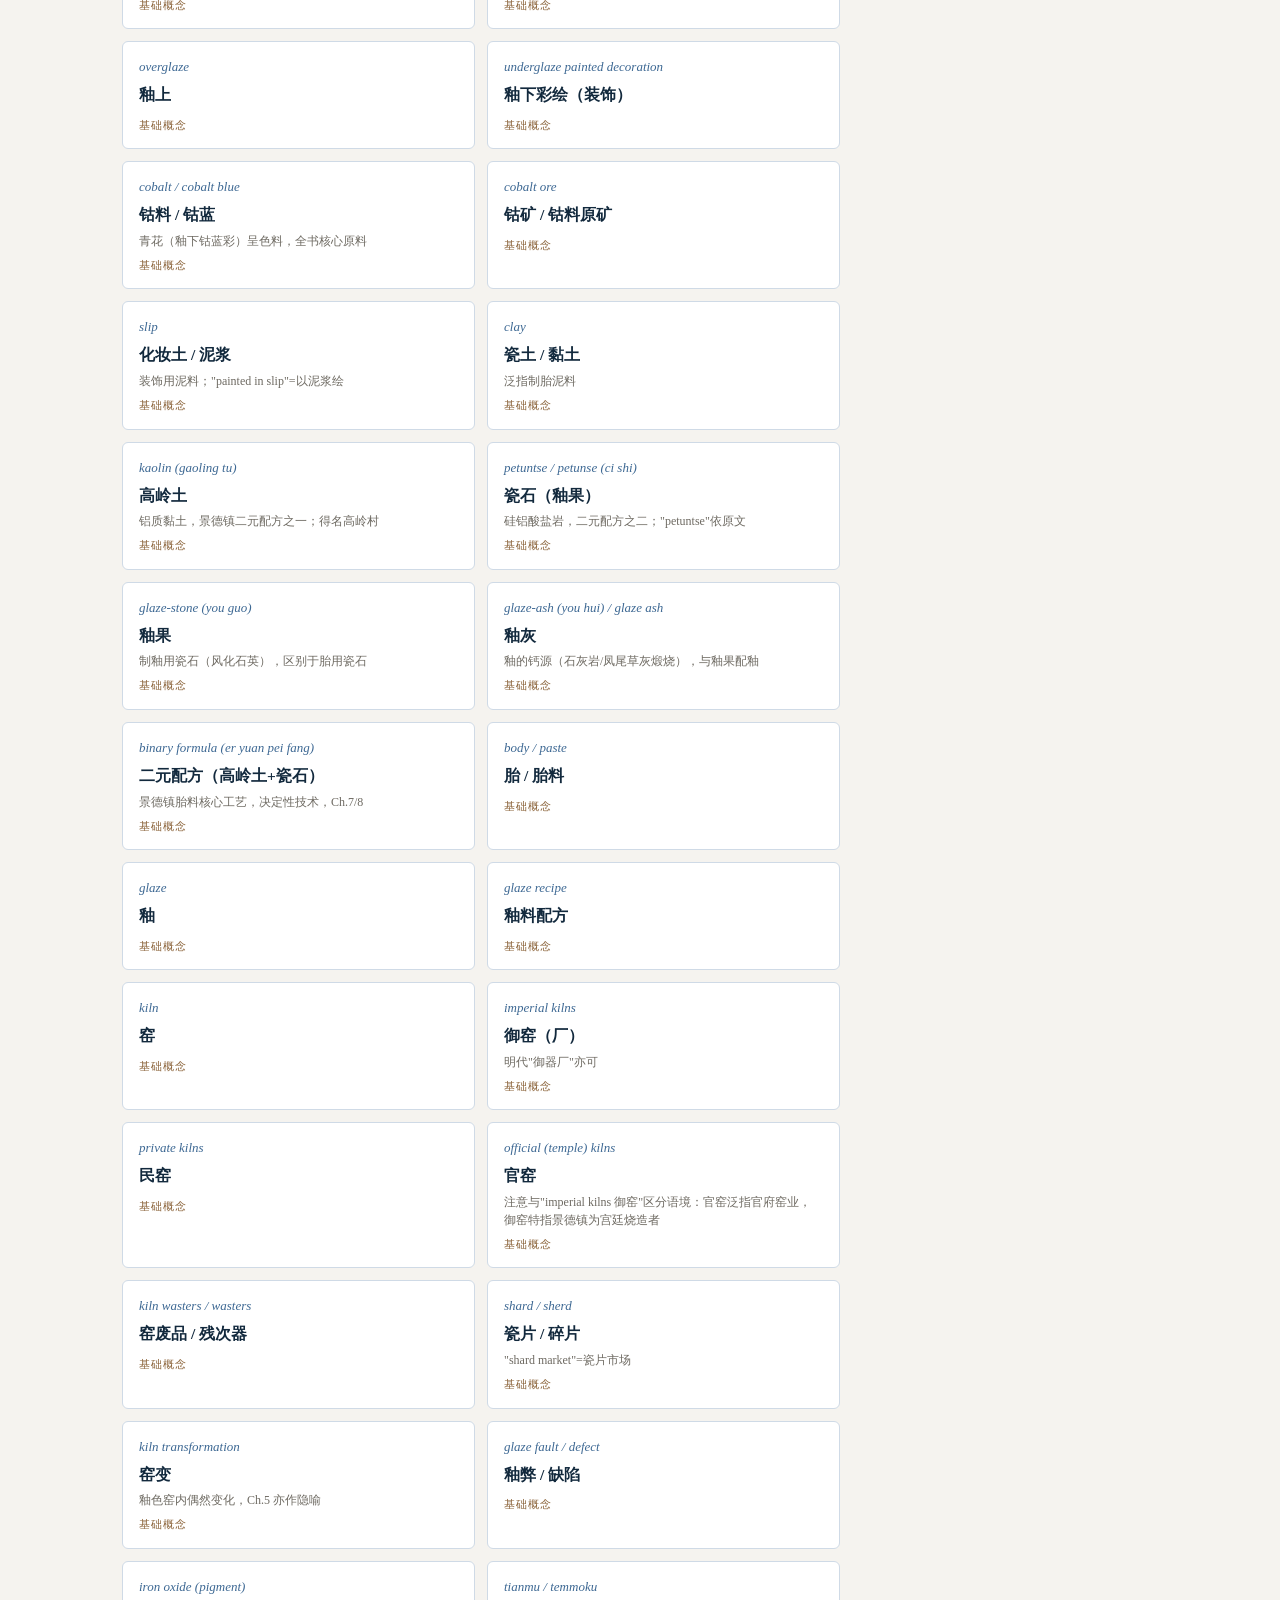
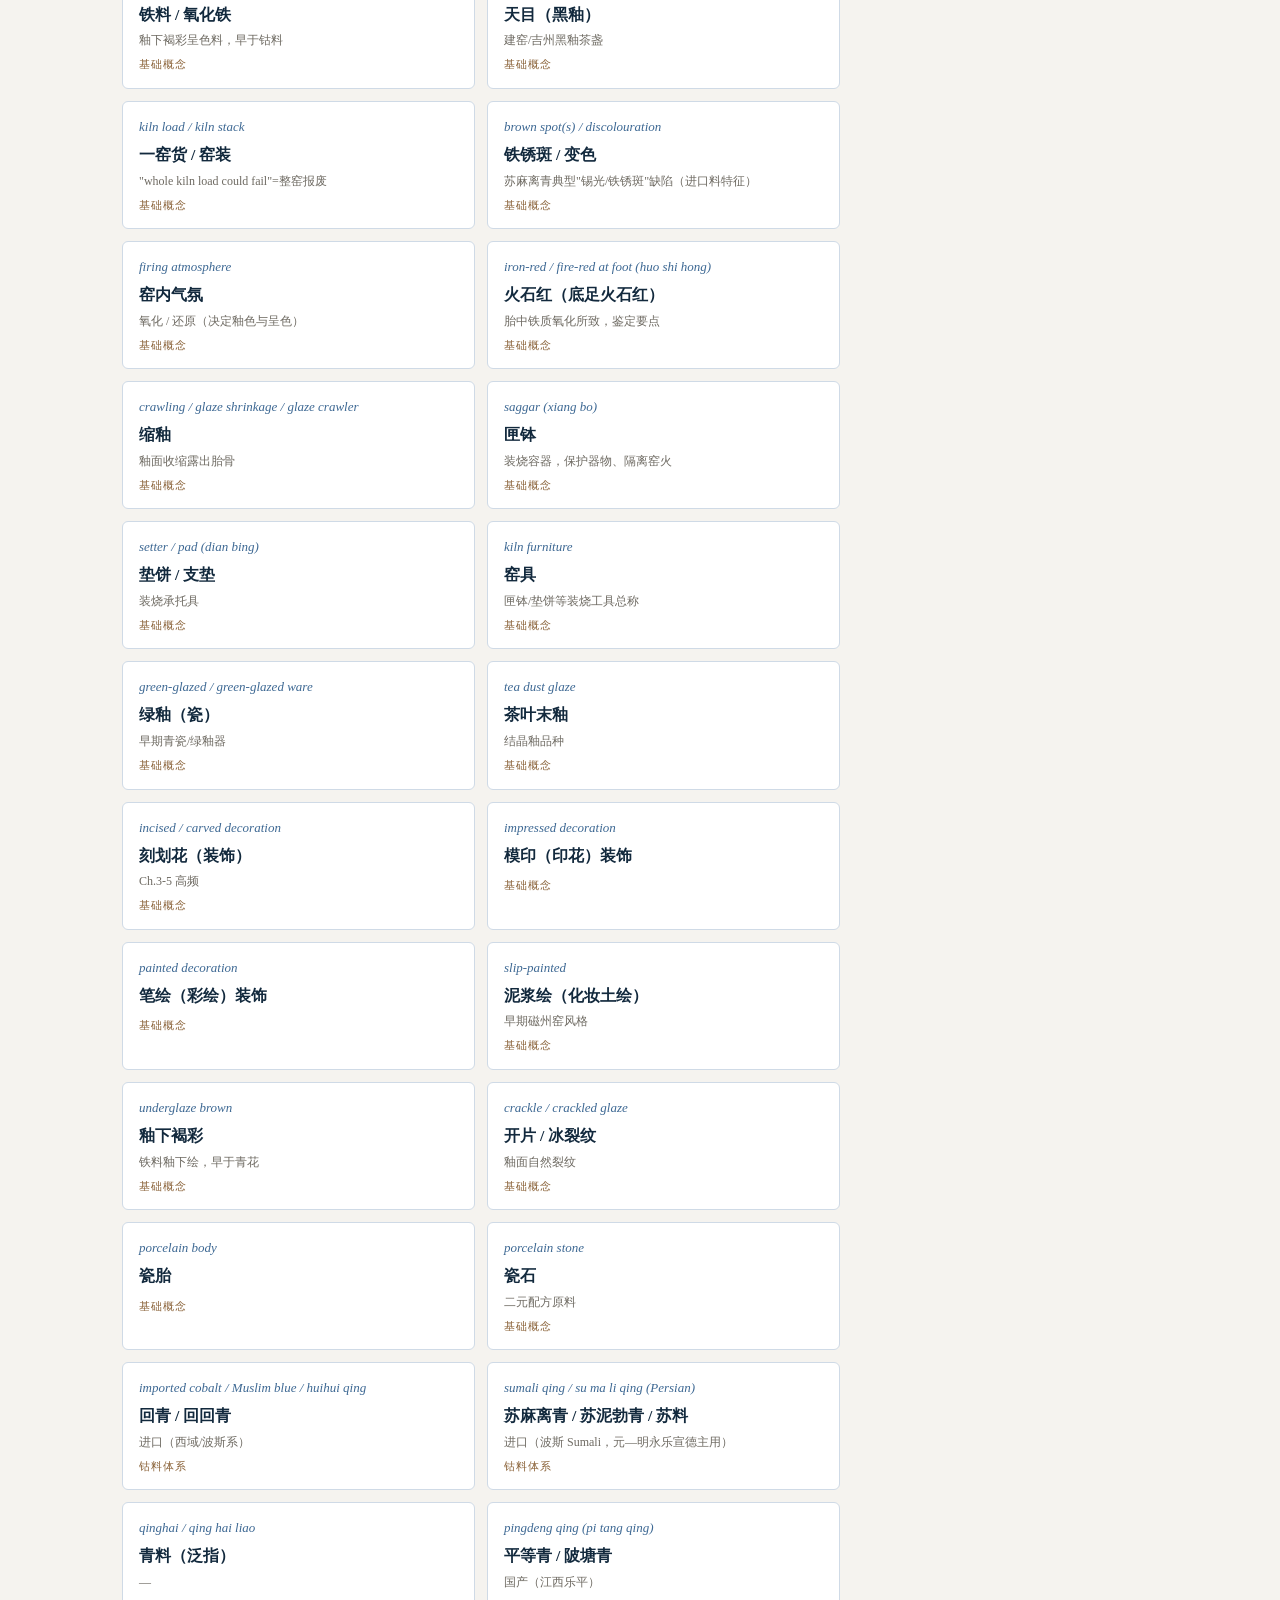
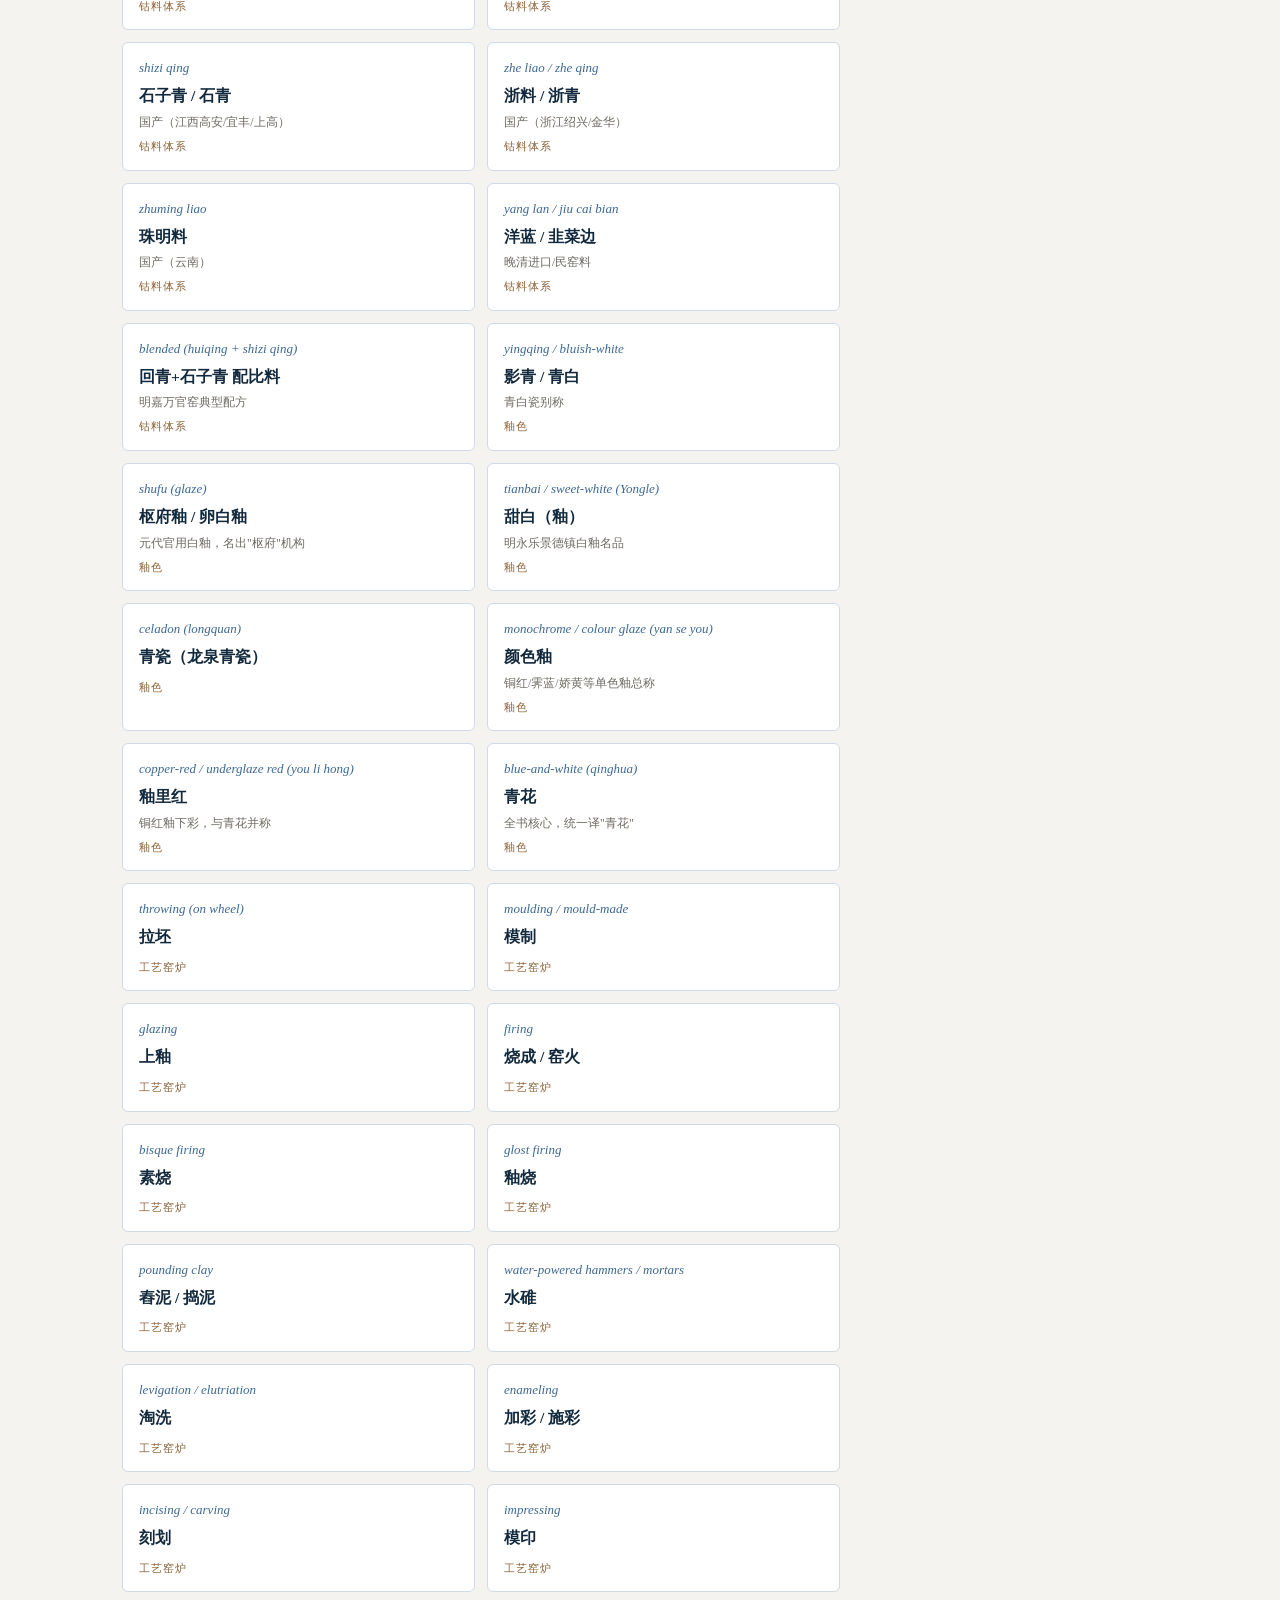
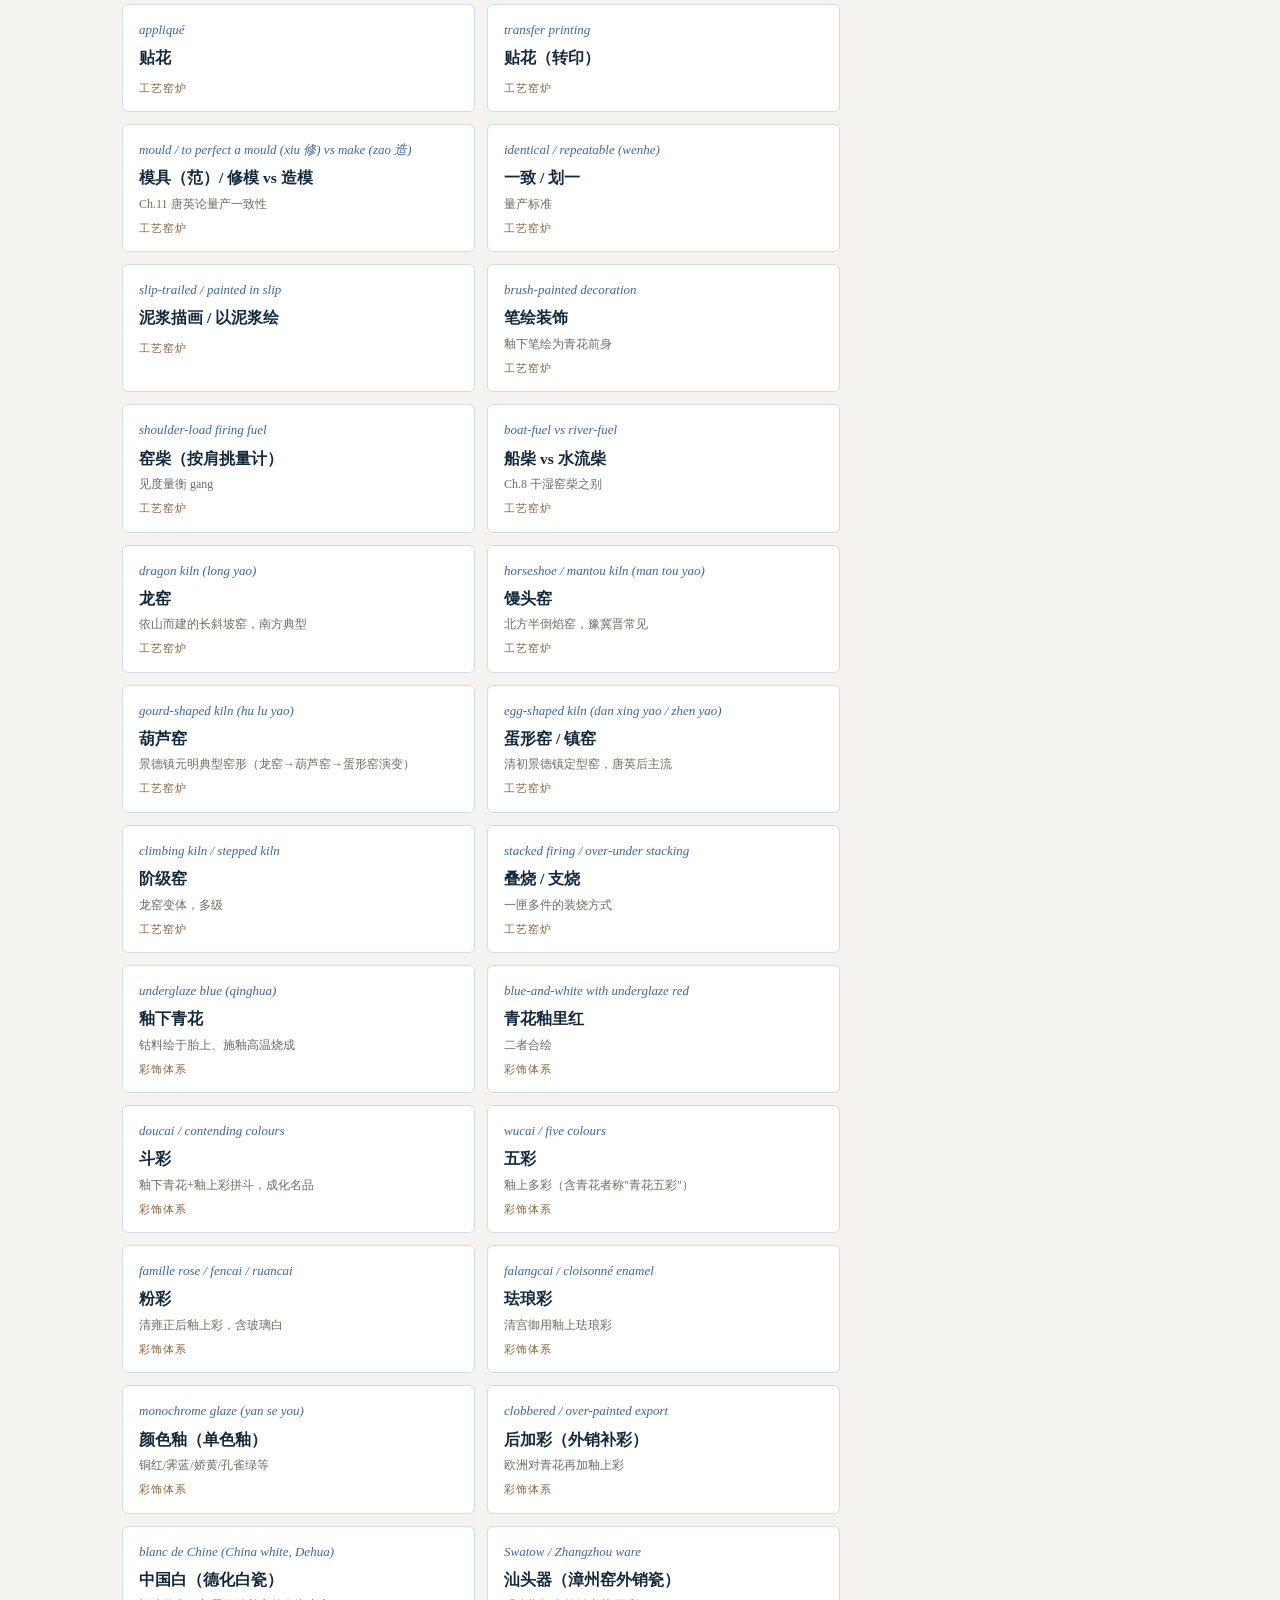
==== commit 208af142: "upload index.html" ====
--- a/index.html
+++ b/index.html
@@ -155,7 +155,7 @@
       <p class="about-p">我们希望它同时是一扇窗与一座桥：<strong>让中文读者看见世界史中的景德镇，让世界读者看见早期近代世界中的中国</strong>。这正是"数字赋能 · 文明互鉴"的题中之义。</p>
       <div class="about-en">We hope it serves as both a window and a bridge: for Chinese readers, a Jingdezhen seen through world history; for readers around the world, a China seen through the early modern world. This is what "digital empowerment and mutual learning among civilizations" means to us.</div>
     </div>
-    <aside class="card about-side">
+    <div class="card about-side">
       <h3 data-i18n="about_h4">关于本作品 · About</h4>
       <div class="fact-row"><span>原作 Original</span><b>英文学术专著 · 2020</b></div>
       <div class="fact-row"><span>译本 Translation</span><b>团队全文中译 · 十二章</b></div>
@@ -278,7 +278,7 @@
   <div class="cat-chips" id="catChips"></div>
   <div class="terms-split">
     <div class="terms-grid" id="termsGrid"></div>
-    <aside class="card terms-chart" id="termsChart"></div>
+    <div class="card terms-chart" id="termsChart"></div>
   </div>
 </section>
 
--- a/style.css
+++ b/style.css
@@ -10,7 +10,7 @@
   --qh-800: #1D3E5F;
   --qh-700: #2A5178;
   --qh-600: #3D6893;
-  --qh-500: #5B7CA0;
+  --qh-500: #4A6A8E;
   --qh-400: #7E9AB8;
   --qh-300: #A9BCD0;
   --qh-200: #CFDAE6;
@@ -22,7 +22,7 @@
   --paper-3: #E3DFD5;
   --ink: #2B2A28;
   --ink-2: #55524D;
-  --ink-3: #8A867E;
+  --ink-3: #6E6A62;
   --copper: #B08155;
   --copper-ink: #8A6238;
   --copper-l: #C4956A;
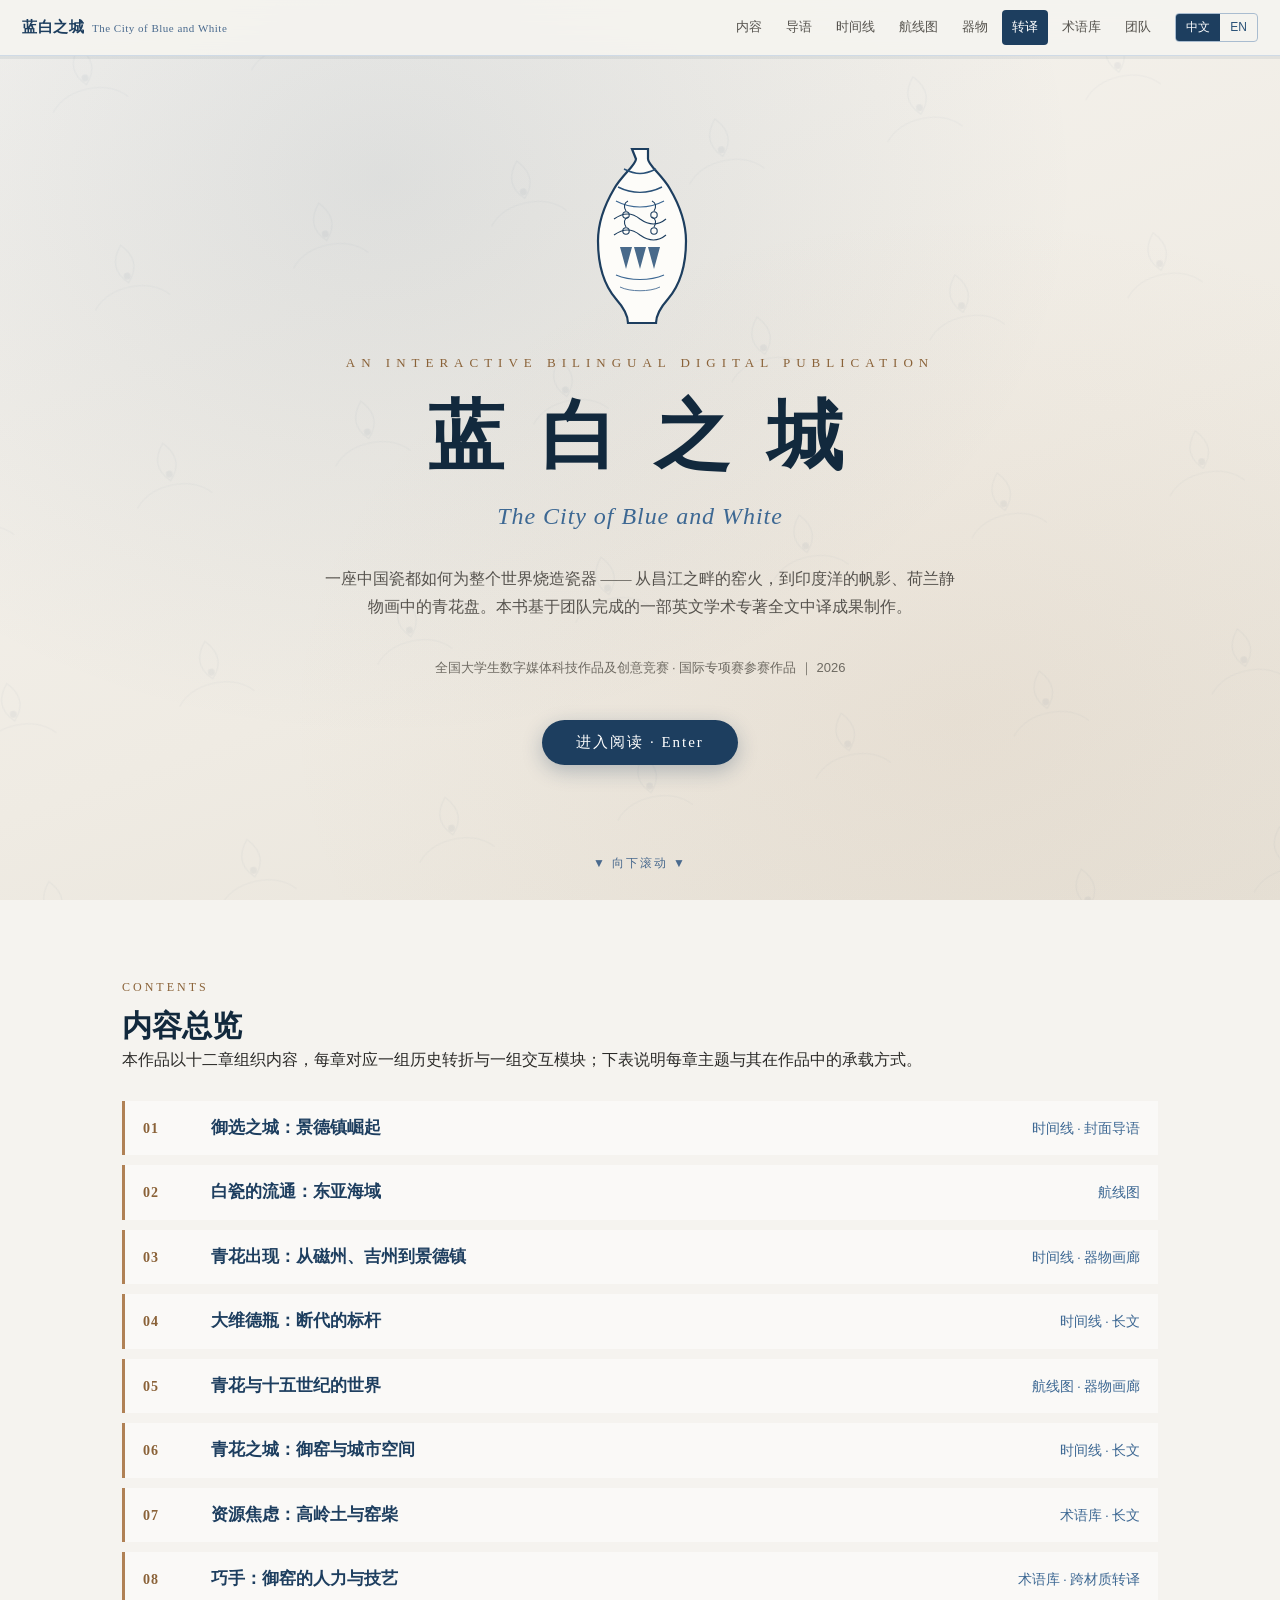
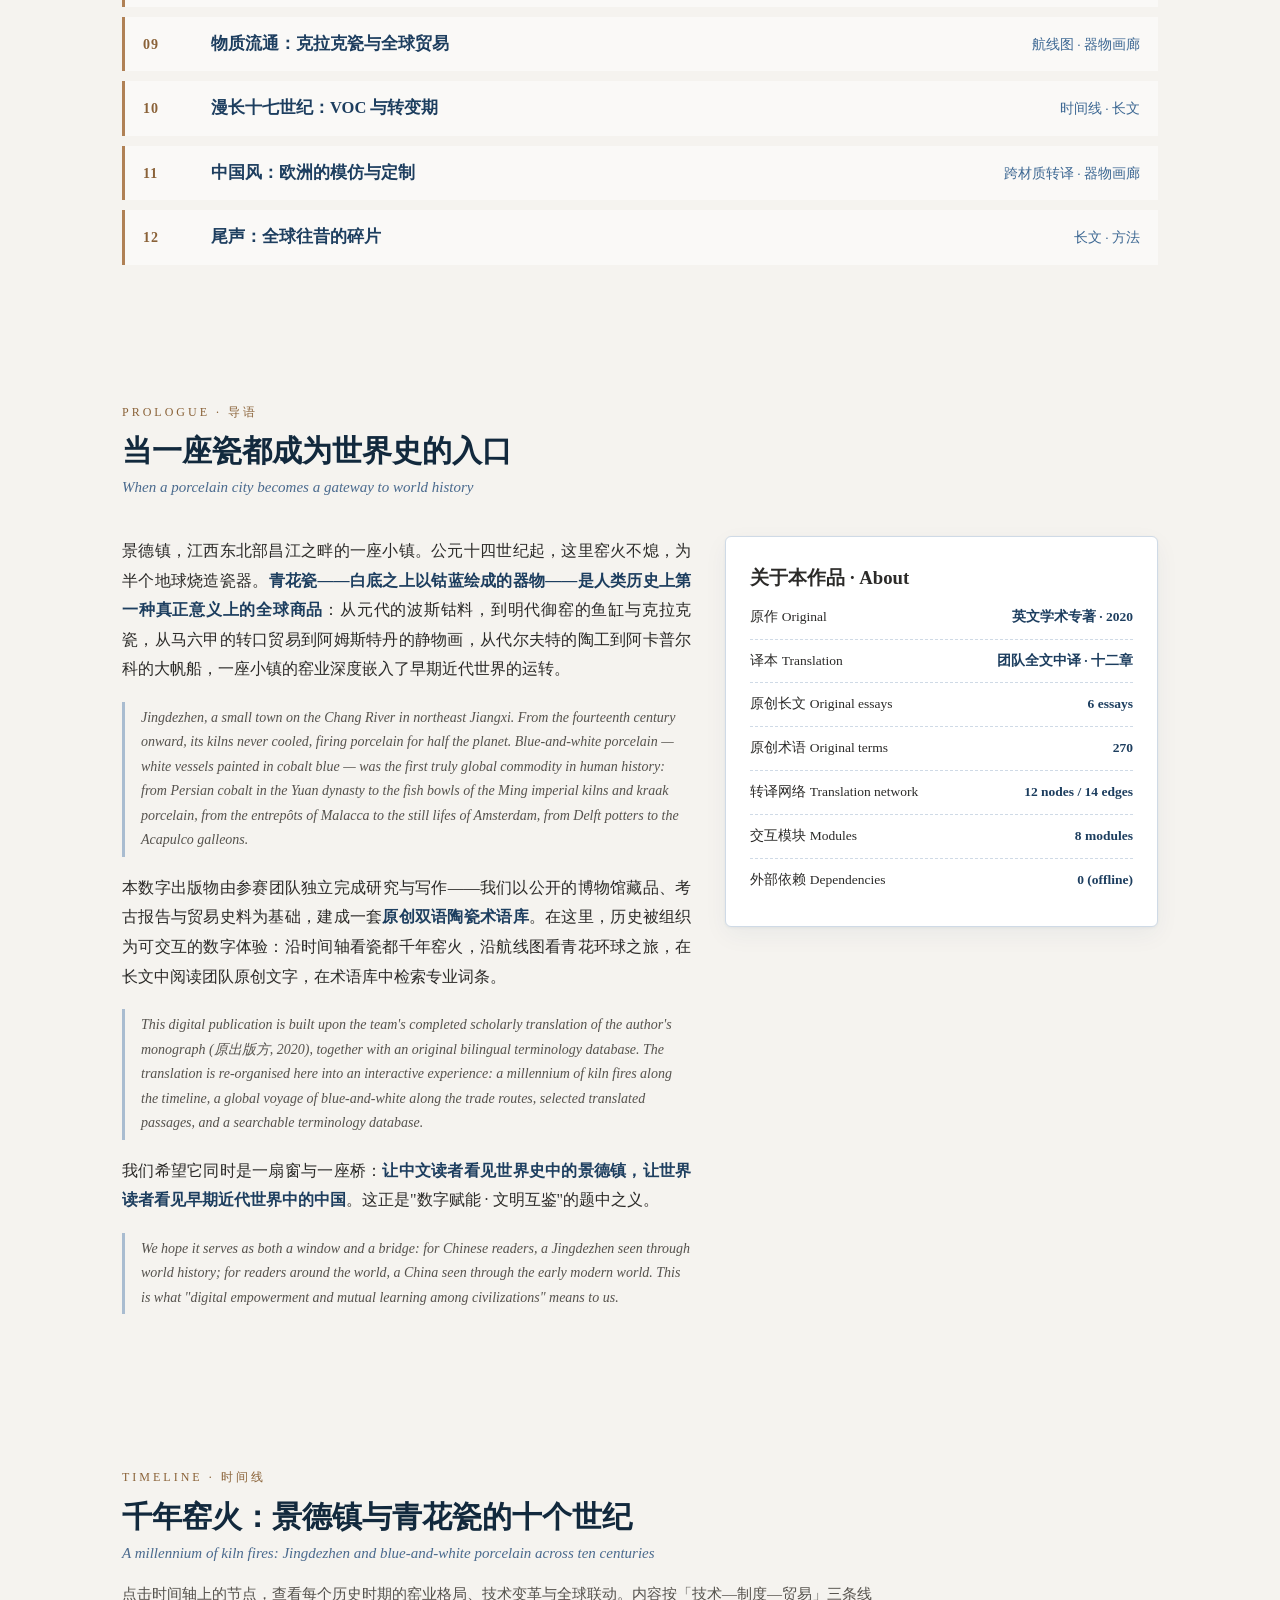
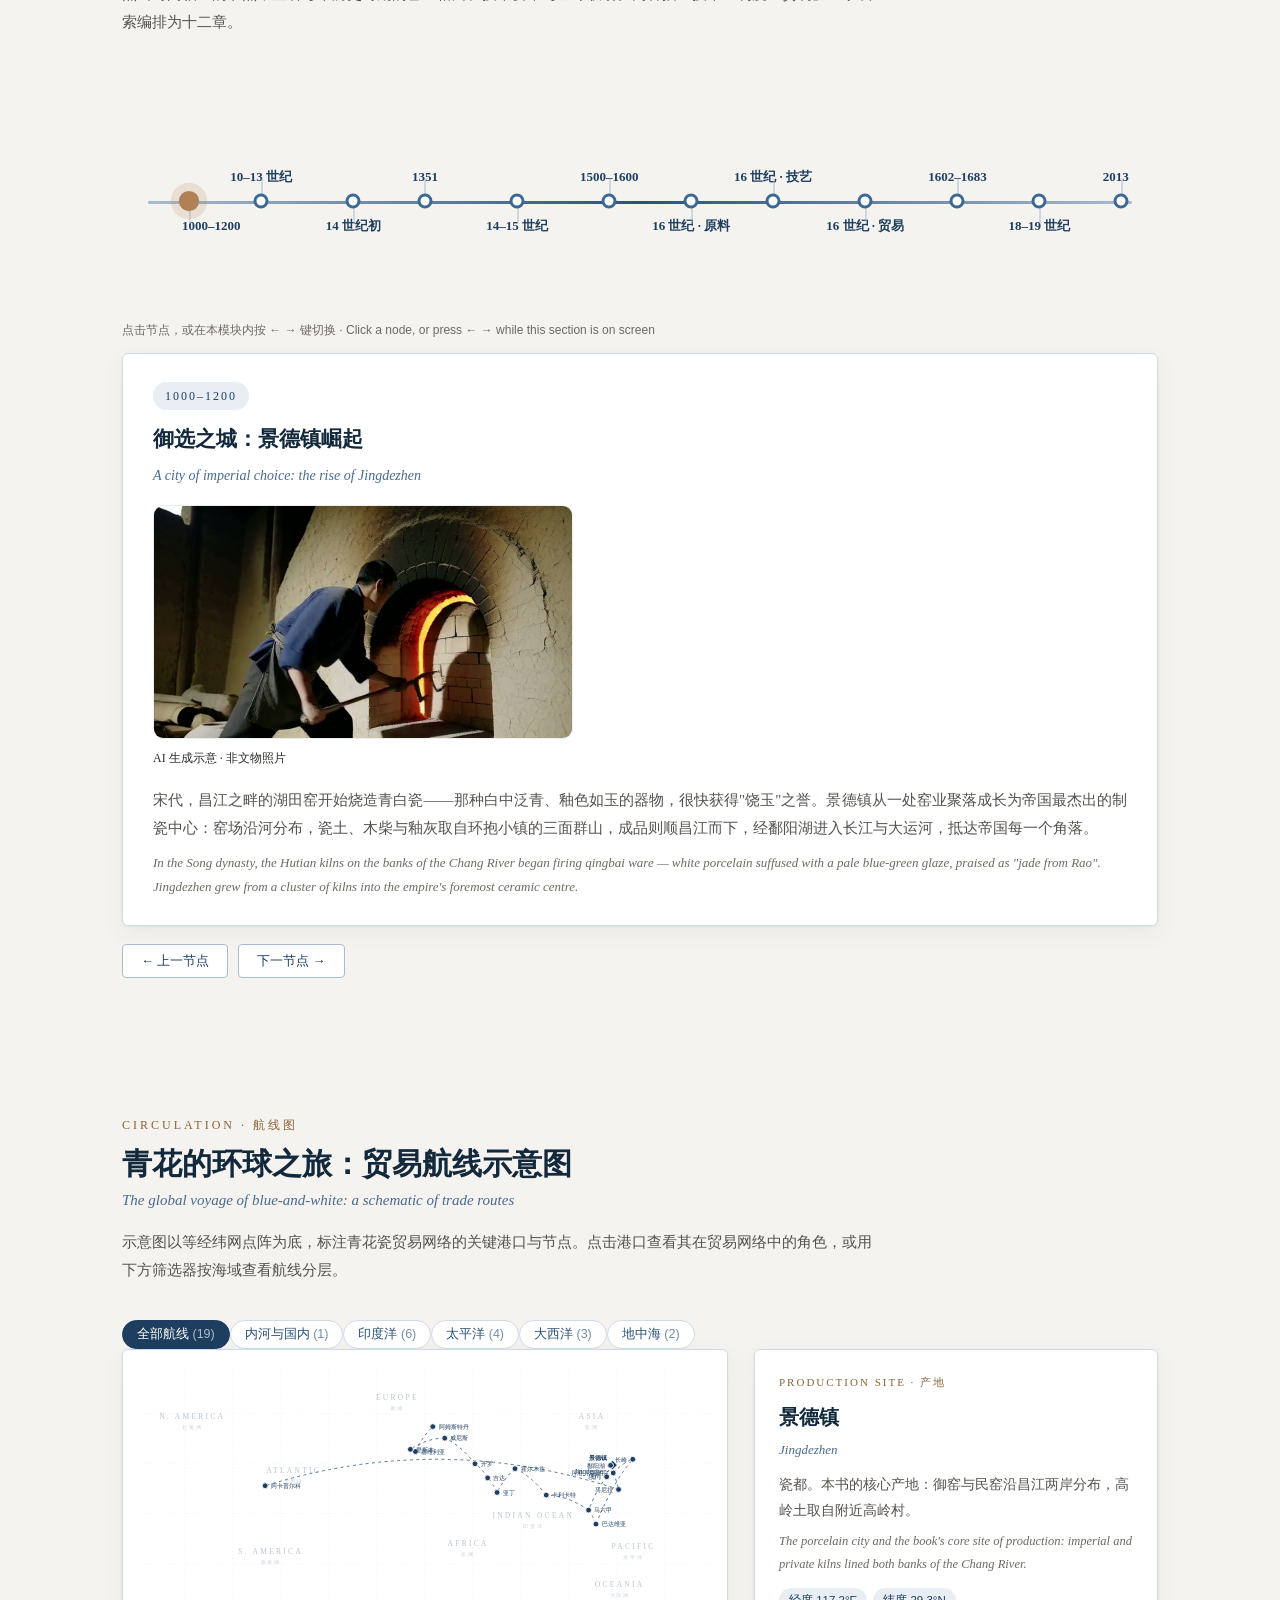
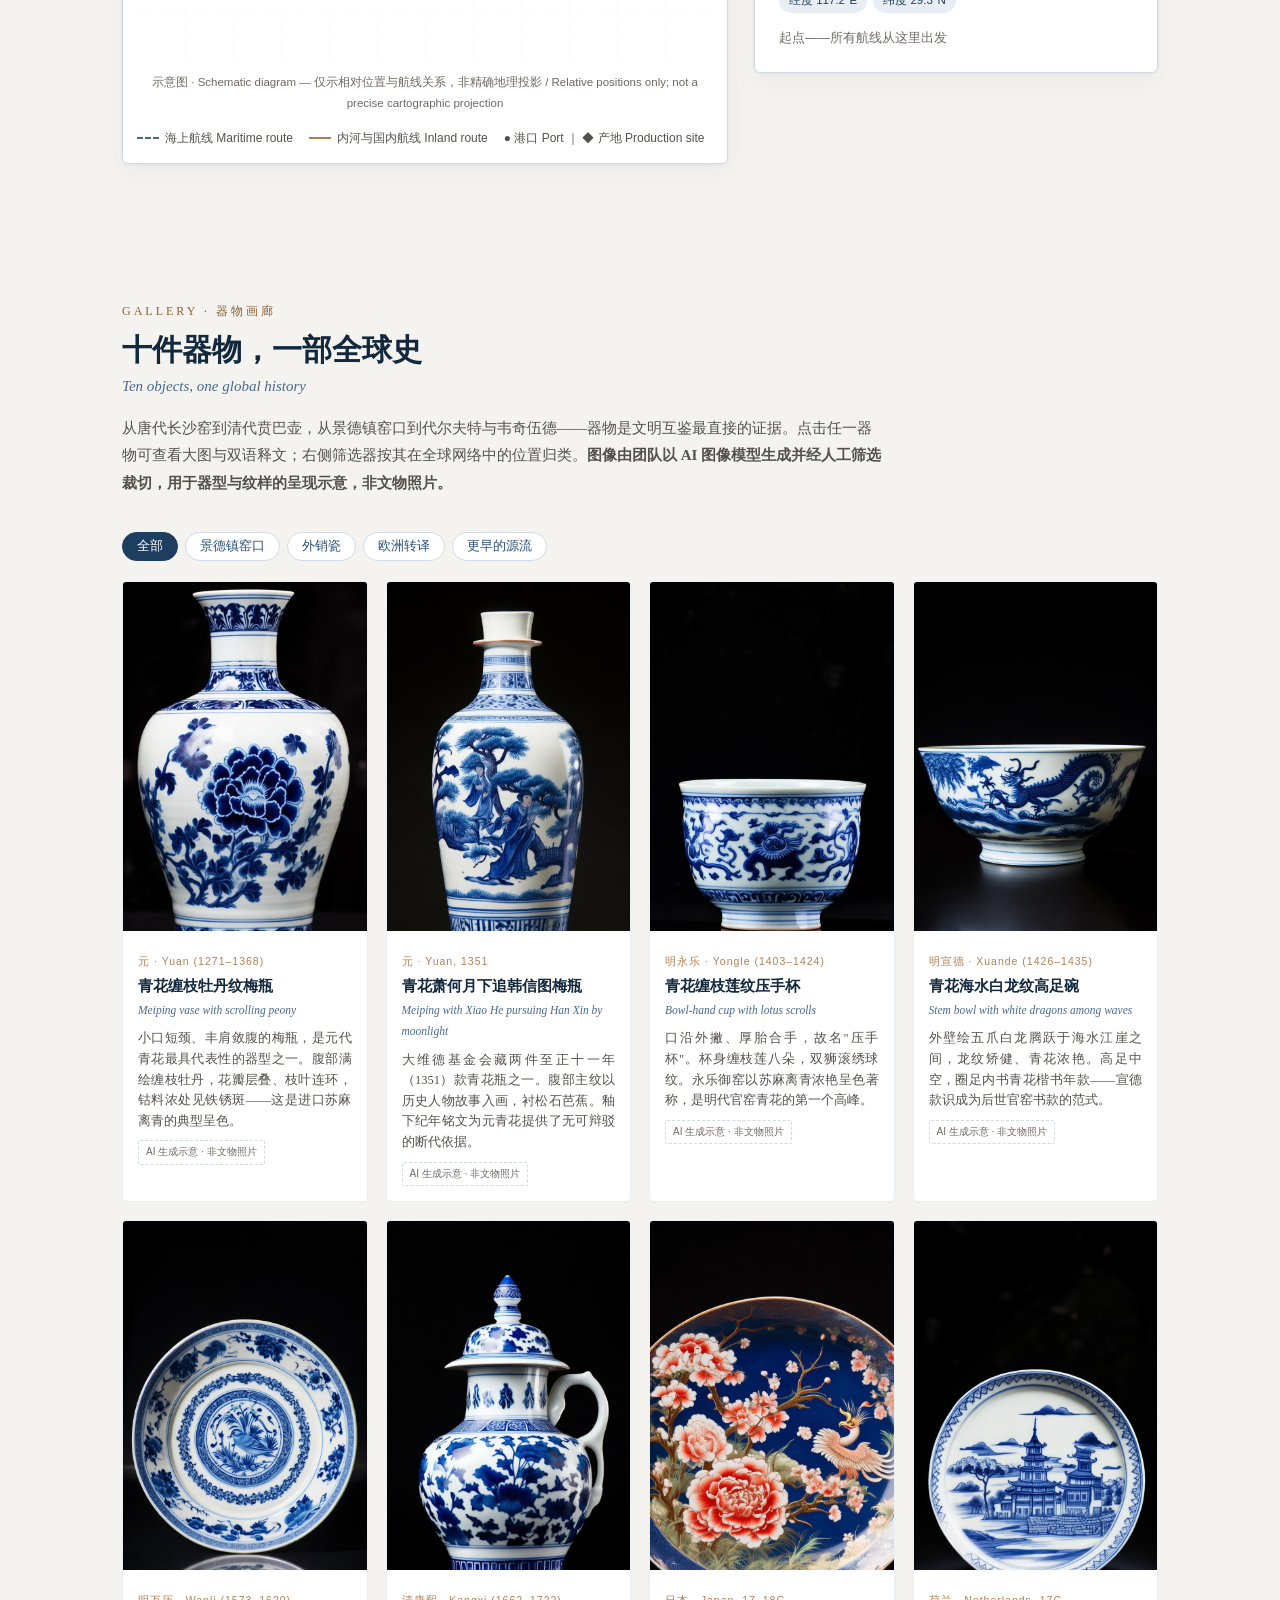
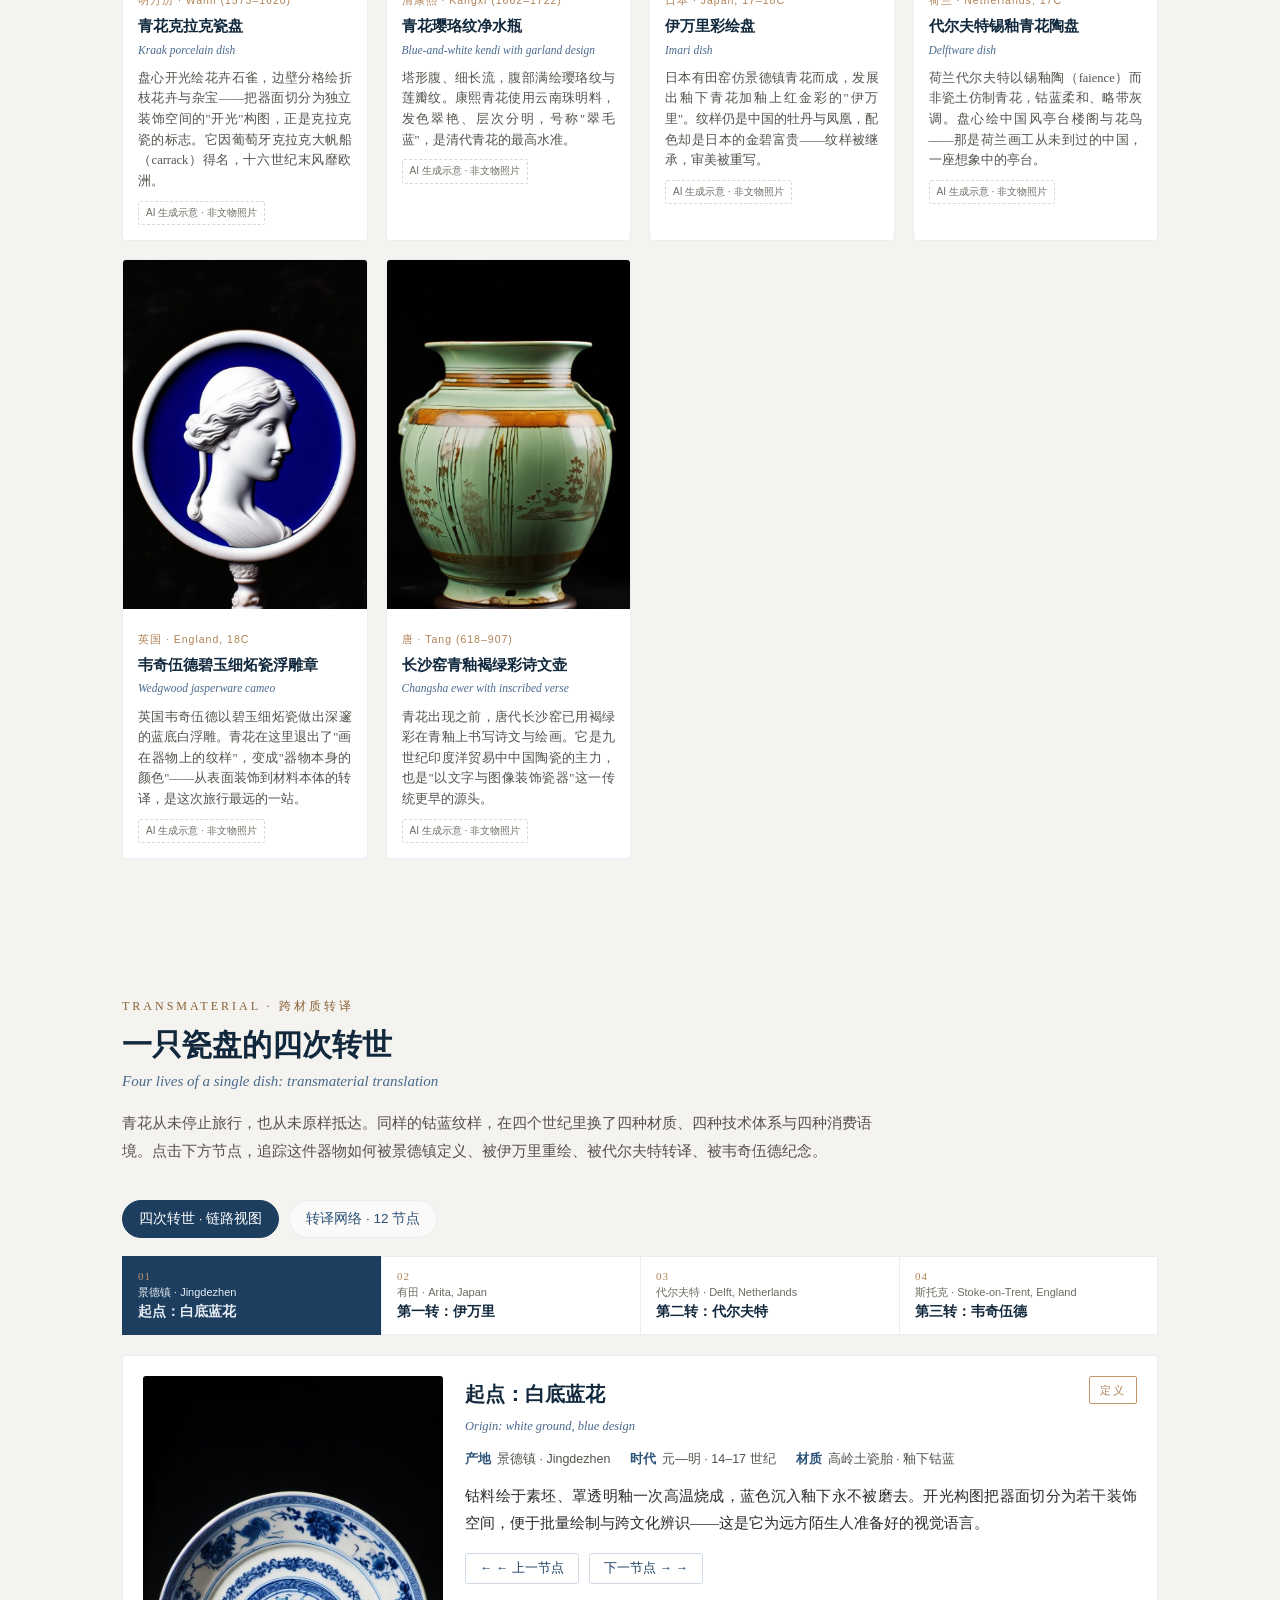
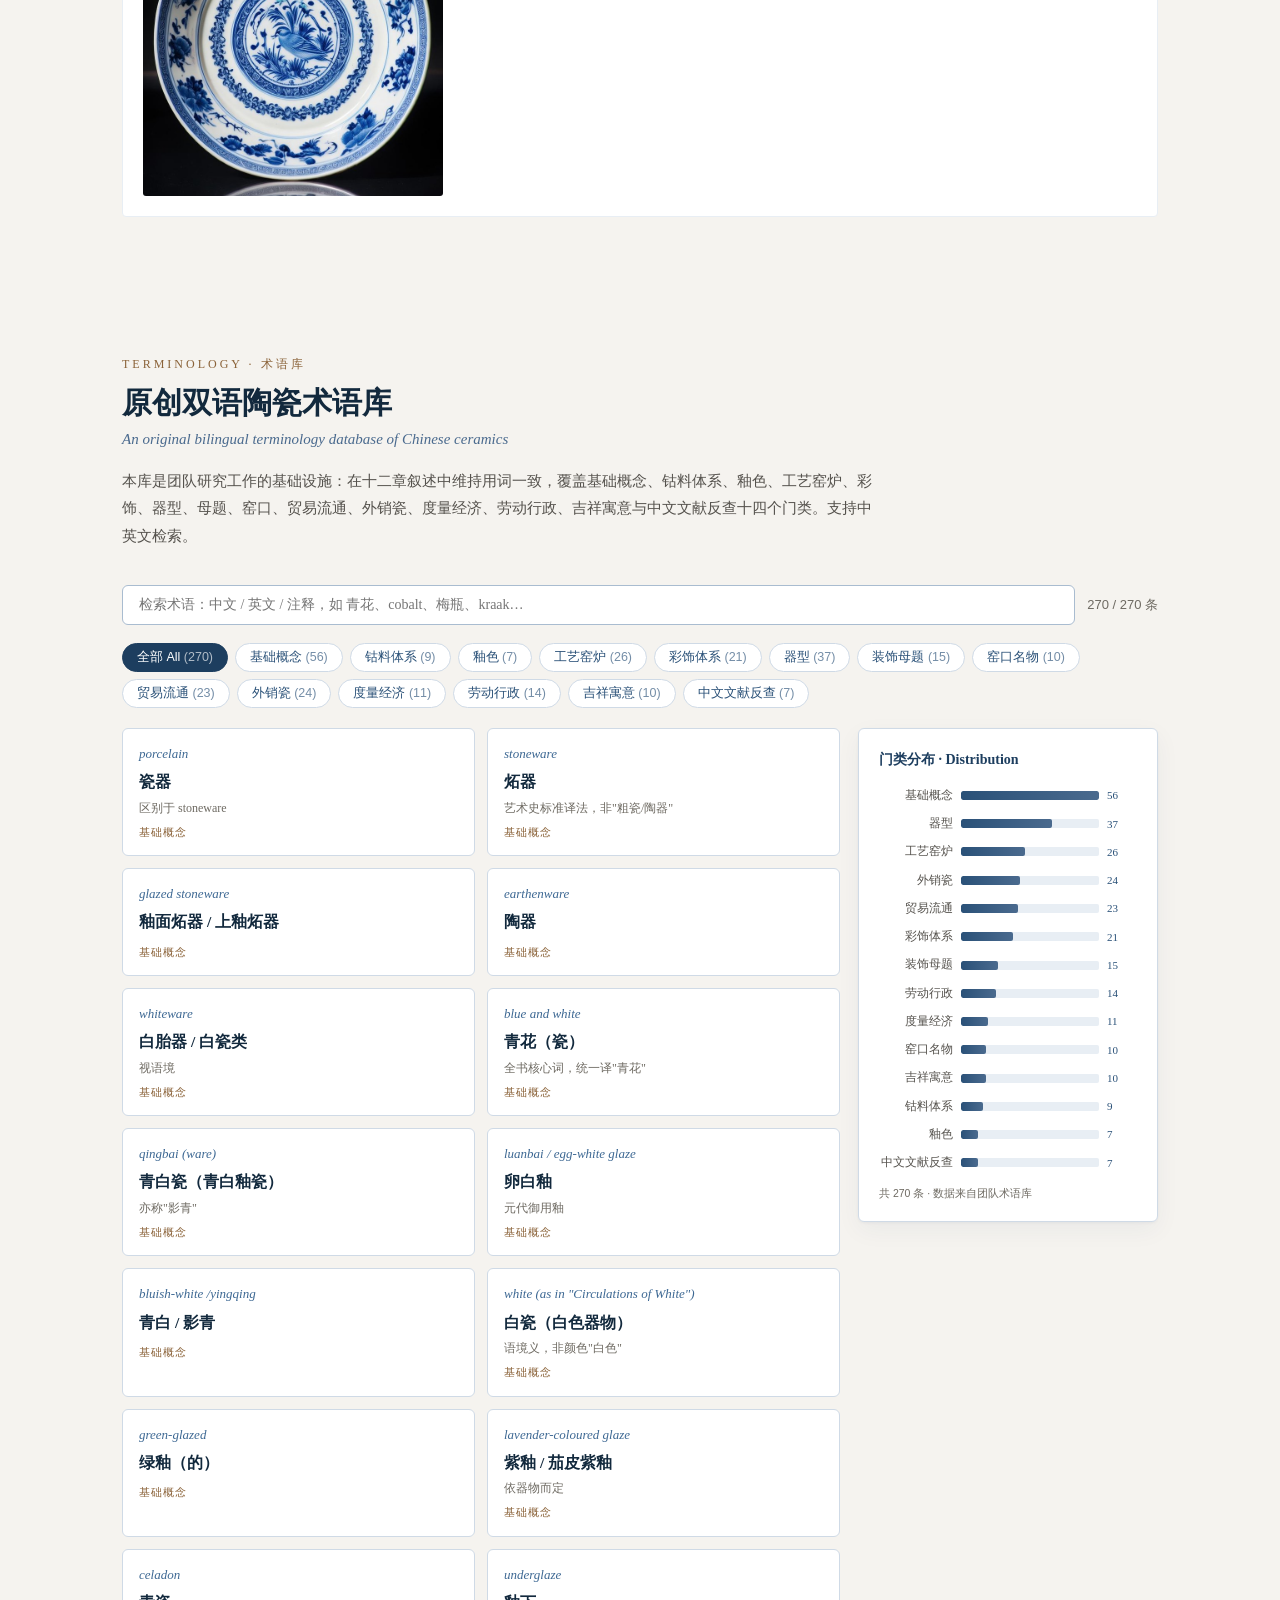
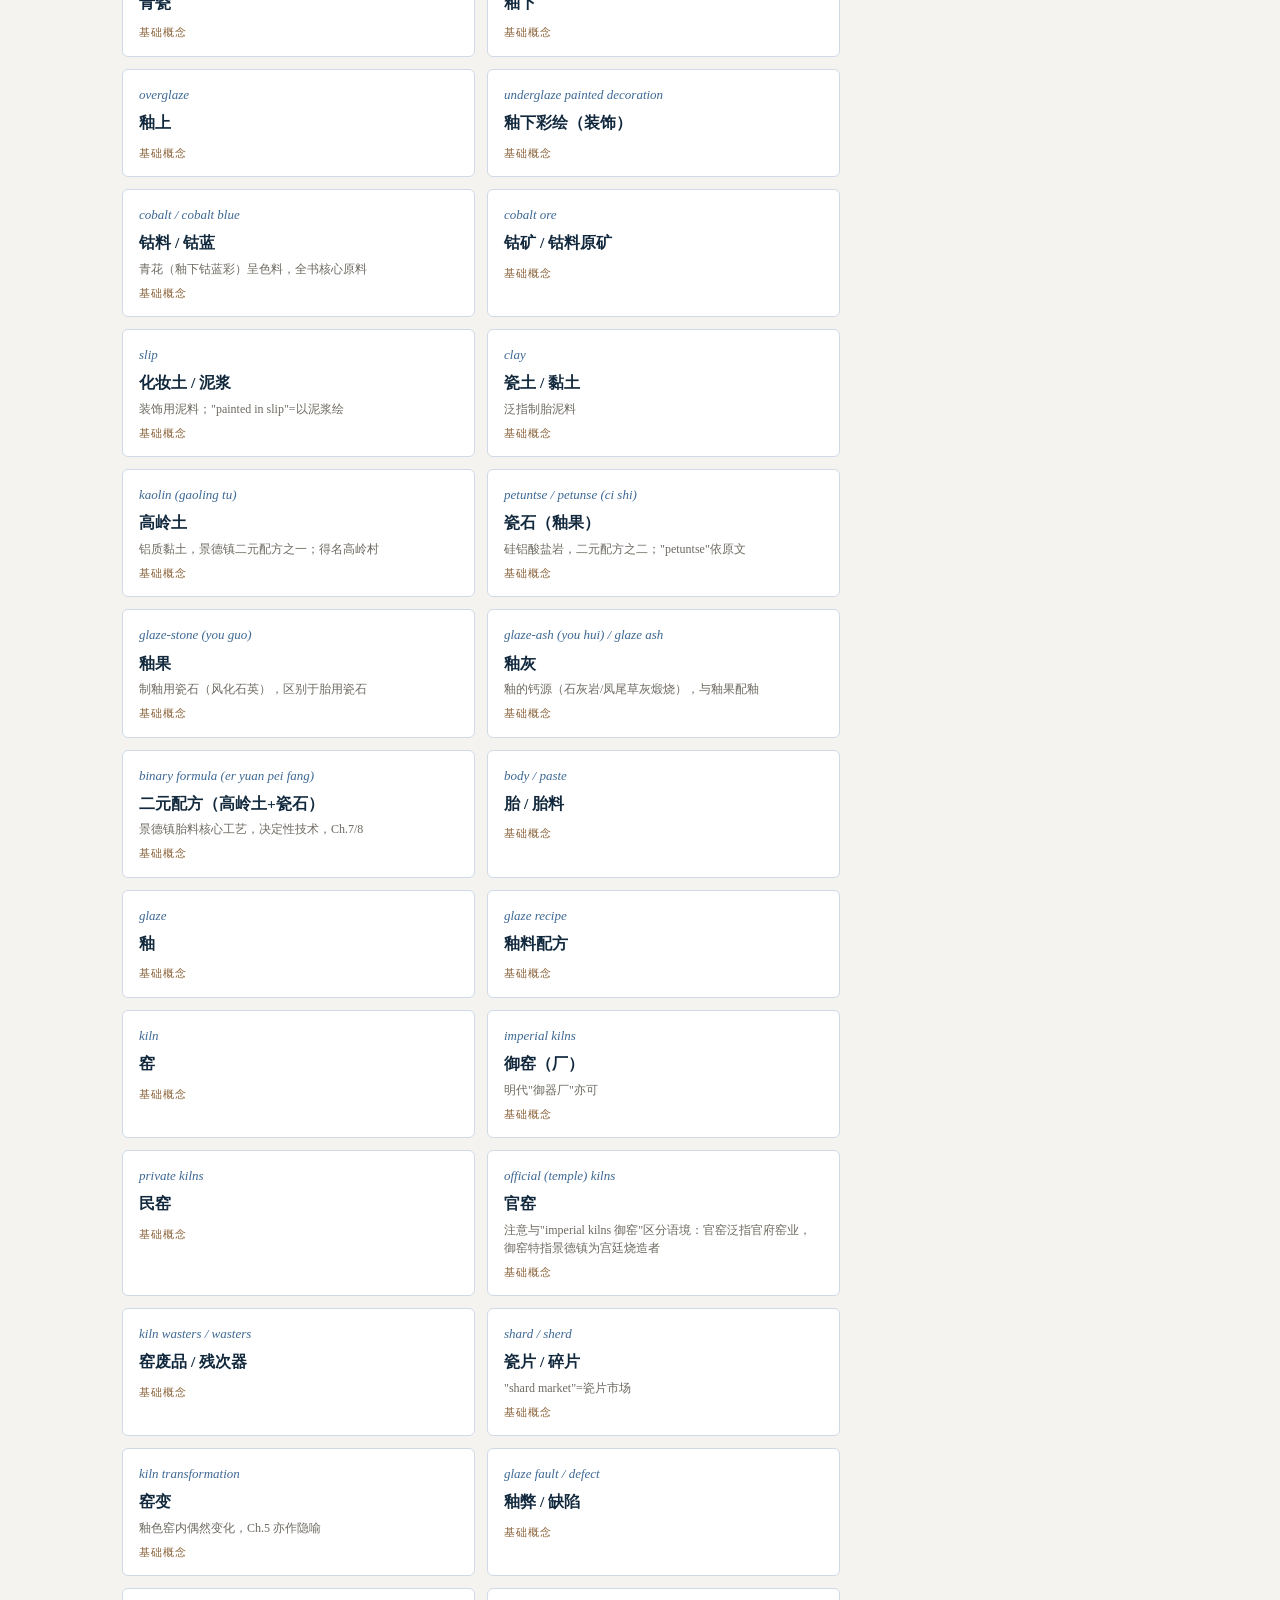
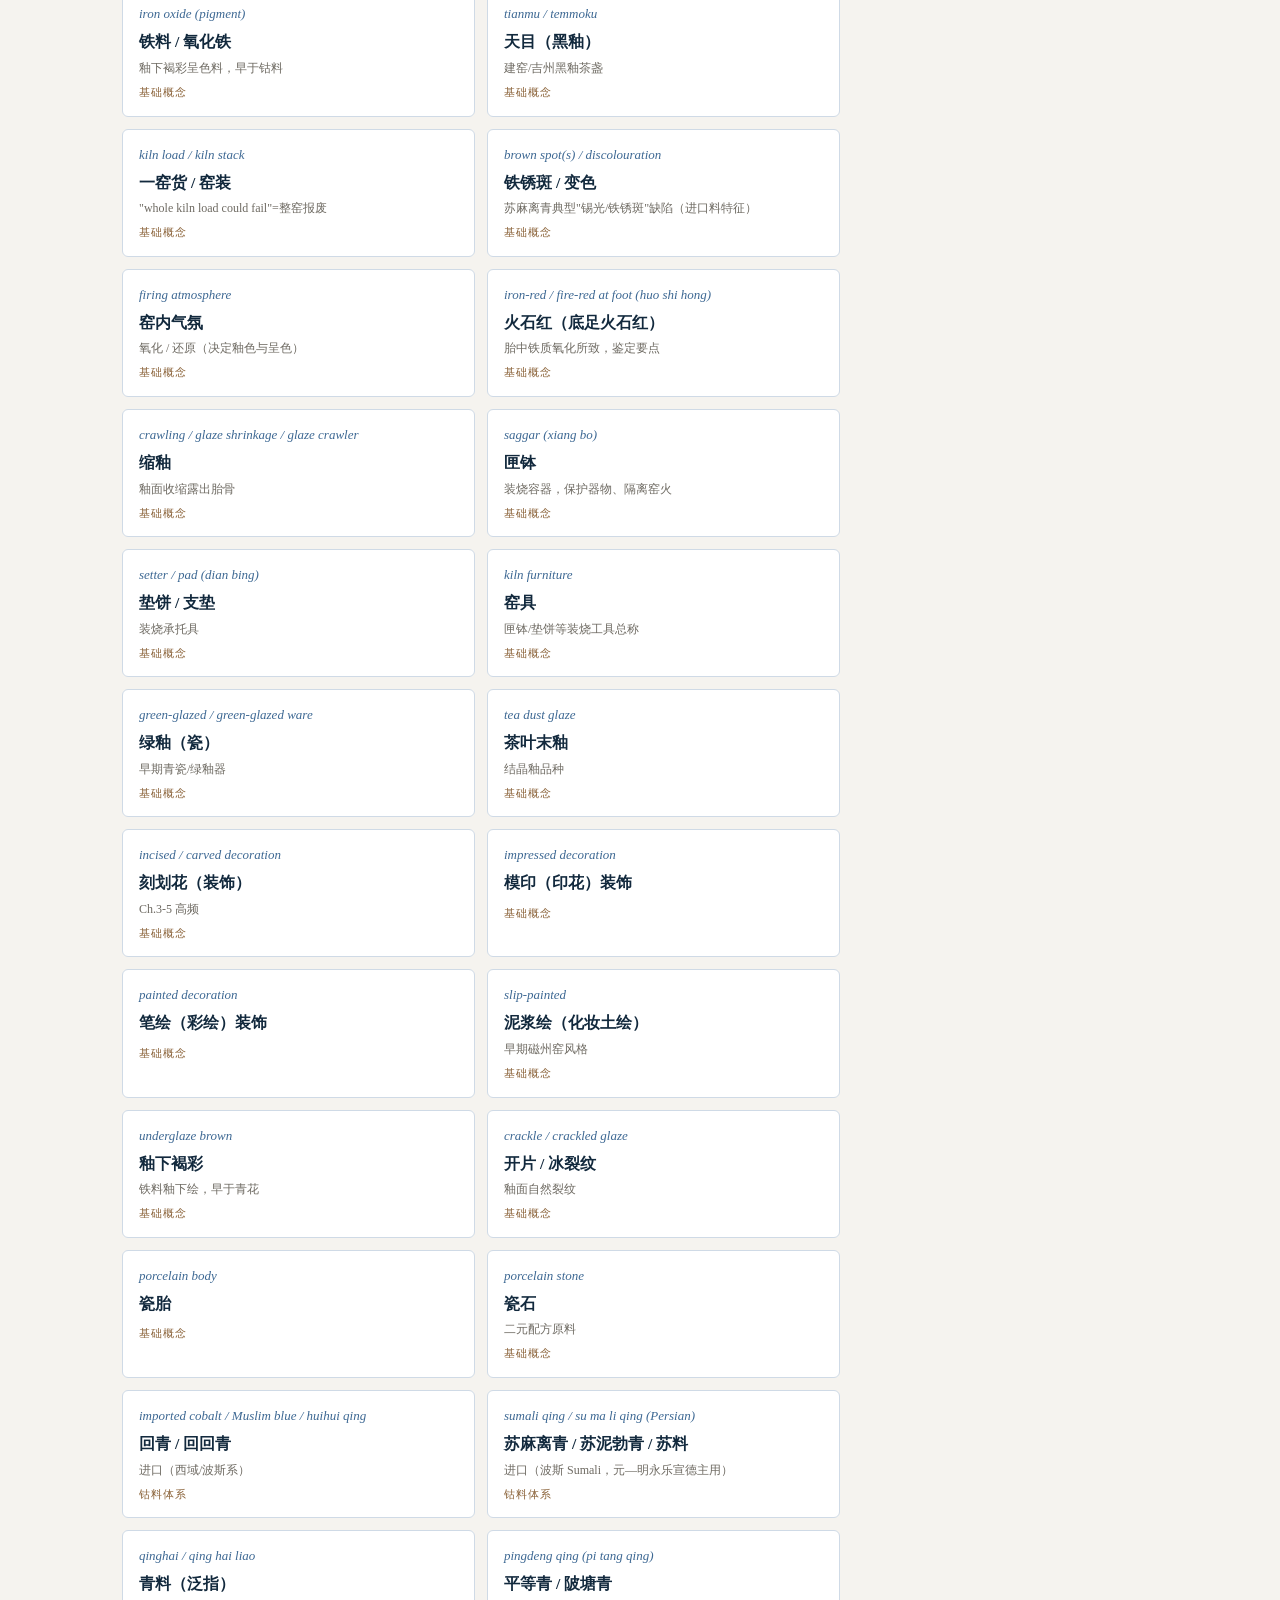
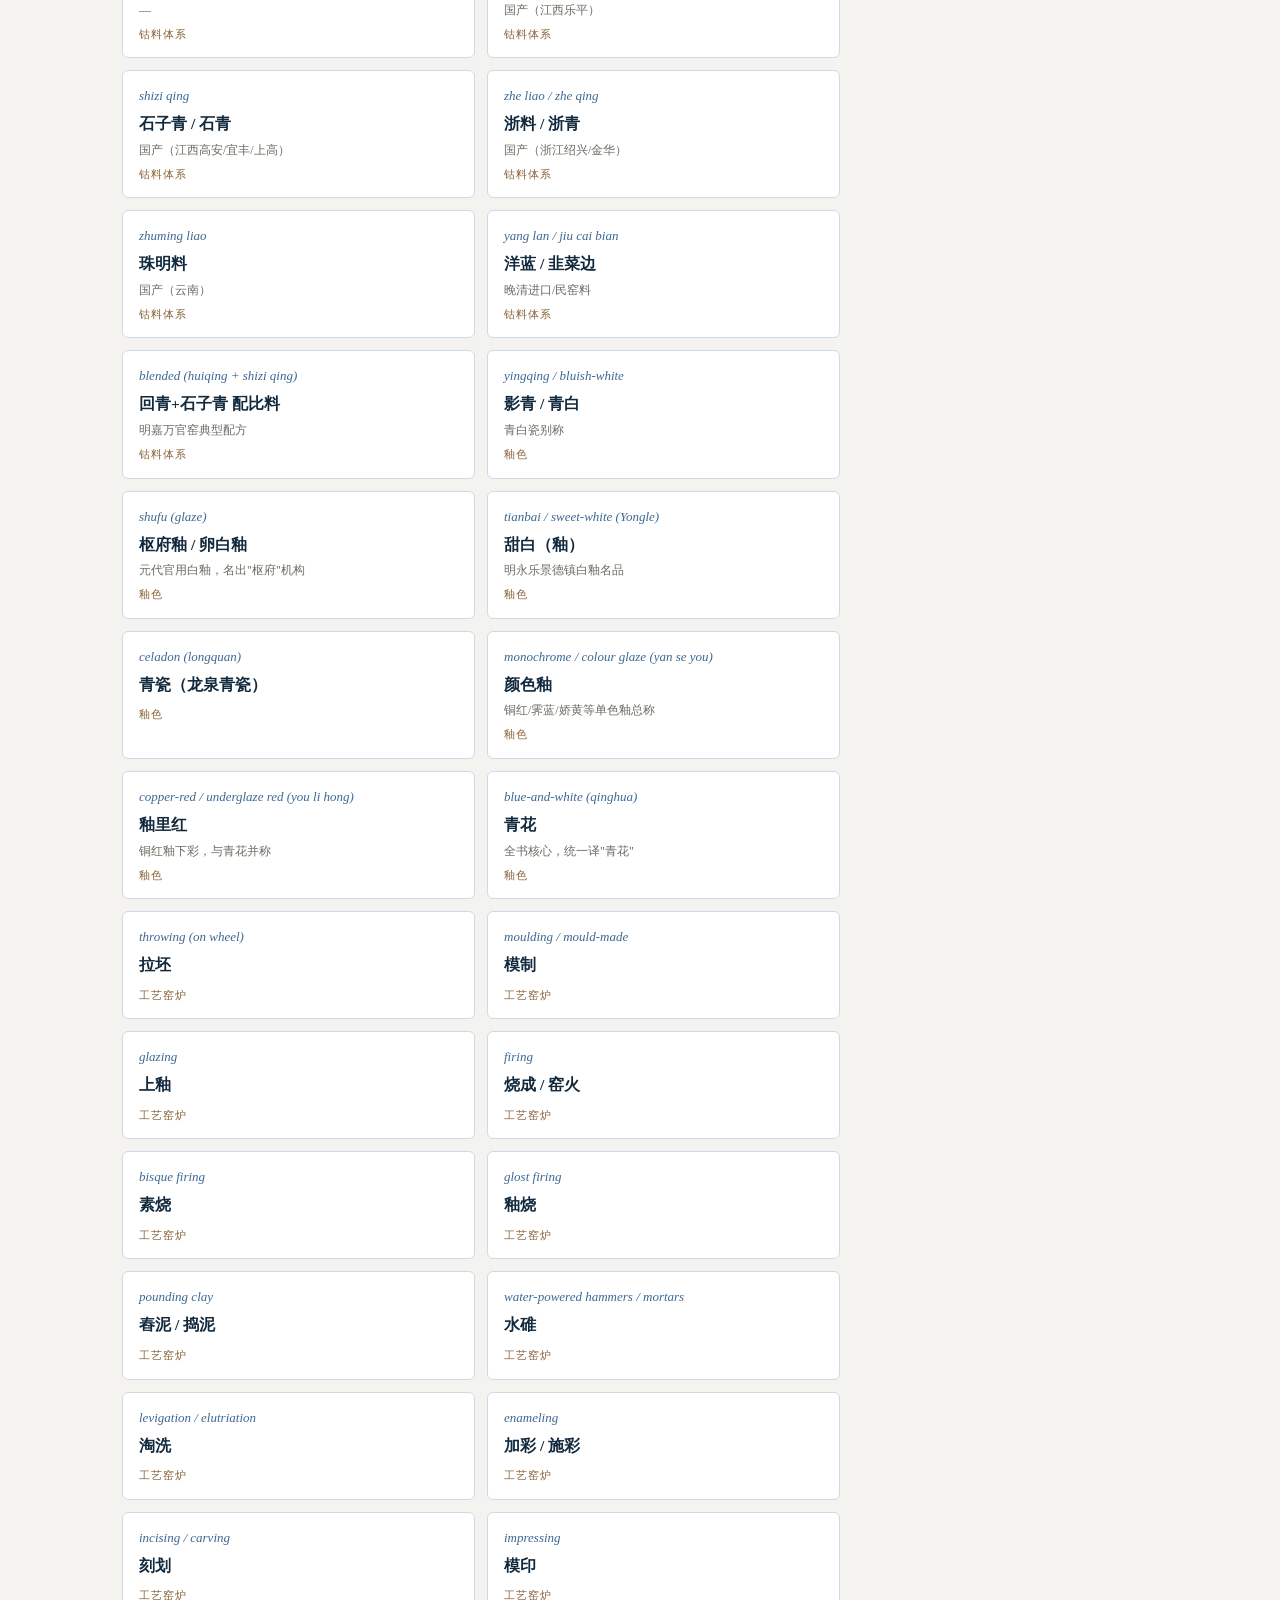
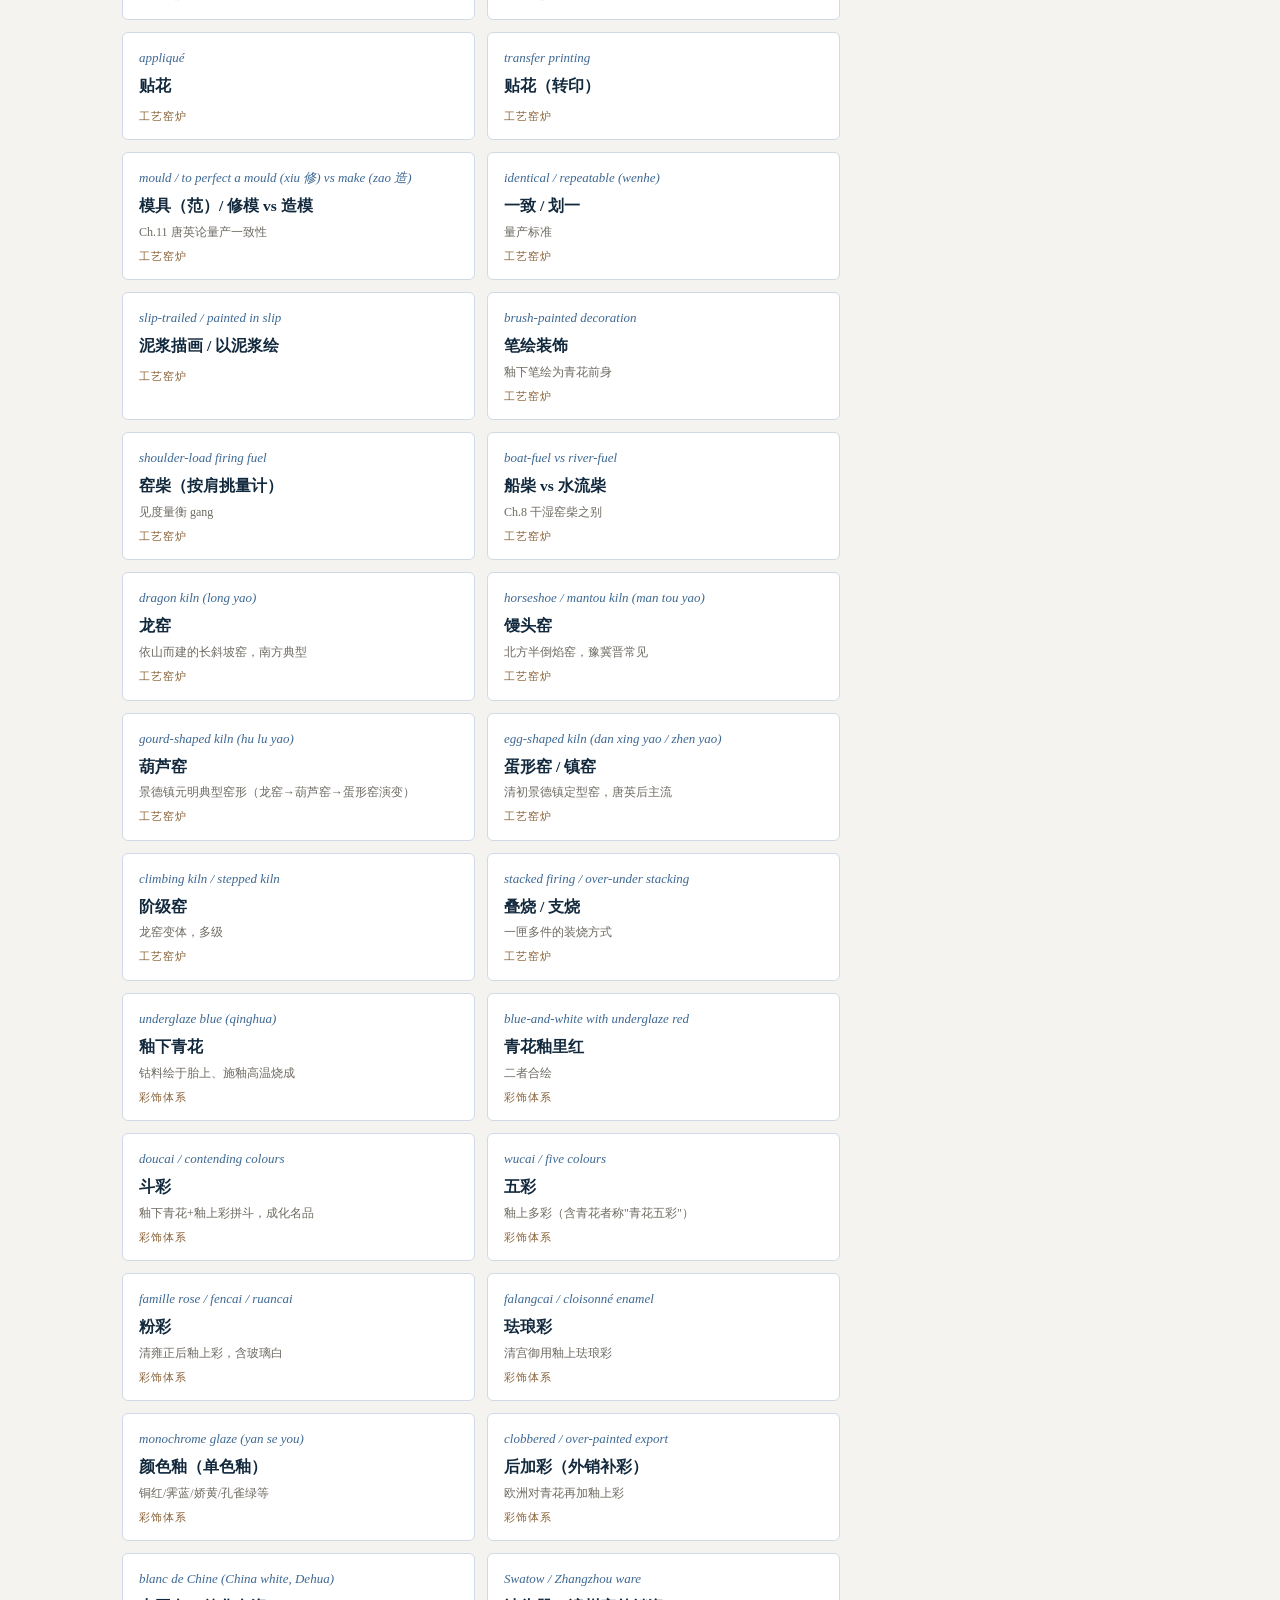
==== commit 843fc3dd: "upload index.html" ====
--- a/index.html
+++ b/index.html
@@ -15,7 +15,7 @@
   <meta name="twitter:description" content="A bilingual interactive digital publication on Jingdezhen porcelain and the early modern world.">
   <meta name="theme-color" content="#12293D">
 
-<meta name="description" content="景德镇青花瓷与早期近代世界——基于团队学术翻译成果的中英双语交互式数字出版物">
+<meta name="description" content="景德镇青花瓷与早期近代世界——团队原创的中英双语交互式数字出版物">
 <link rel="stylesheet" href="style.css">
   <link rel="manifest" href="manifest.webmanifest">
   <link rel="apple-touch-icon" href="icons/icon-192.png">
@@ -127,15 +127,15 @@
         <li><span class="ct-no">01</span><b data-i18n="ct_c1">御选之城：景德镇崛起</b><em data-i18n="ct_m1">时间线 · 封面导语</em></li>
         <li><span class="ct-no">02</span><b data-i18n="ct_c2">白瓷的流通：东亚海域</b><em data-i18n="ct_m2">航线图</em></li>
         <li><span class="ct-no">03</span><b data-i18n="ct_c3">青花出现：从磁州、吉州到景德镇</b><em data-i18n="ct_m3">时间线 · 器物画廊</em></li>
-        <li><span class="ct-no">04</span><b data-i18n="ct_c4">大维德瓶：断代的标杆</b><em data-i18n="ct_m4">时间线 · 选读</em></li>
+        <li><span class="ct-no">04</span><b data-i18n="ct_c4">大维德瓶：断代的标杆</b><em data-i18n="ct_m4">时间线 · 长文</em></li>
         <li><span class="ct-no">05</span><b data-i18n="ct_c5">青花与十五世纪的世界</b><em data-i18n="ct_m5">航线图 · 器物画廊</em></li>
-        <li><span class="ct-no">06</span><b data-i18n="ct_c6">青花之城：御窑与城市空间</b><em data-i18n="ct_m6">时间线 · 选读</em></li>
-        <li><span class="ct-no">07</span><b data-i18n="ct_c7">资源焦虑：高岭土与窑柴</b><em data-i18n="ct_m7">术语库 · 选读</em></li>
+        <li><span class="ct-no">06</span><b data-i18n="ct_c6">青花之城：御窑与城市空间</b><em data-i18n="ct_m6">时间线 · 长文</em></li>
+        <li><span class="ct-no">07</span><b data-i18n="ct_c7">资源焦虑：高岭土与窑柴</b><em data-i18n="ct_m7">术语库 · 长文</em></li>
         <li><span class="ct-no">08</span><b data-i18n="ct_c8">巧手：御窑的人力与技艺</b><em data-i18n="ct_m8">术语库 · 跨材质转译</em></li>
         <li><span class="ct-no">09</span><b data-i18n="ct_c9">物质流通：克拉克瓷与全球贸易</b><em data-i18n="ct_m9">航线图 · 器物画廊</em></li>
-        <li><span class="ct-no">10</span><b data-i18n="ct_c10">漫长十七世纪：VOC 与转变期</b><em data-i18n="ct_m10">时间线 · 选读</em></li>
+        <li><span class="ct-no">10</span><b data-i18n="ct_c10">漫长十七世纪：VOC 与转变期</b><em data-i18n="ct_m10">时间线 · 长文</em></li>
         <li><span class="ct-no">11</span><b data-i18n="ct_c11">中国风：欧洲的模仿与定制</b><em data-i18n="ct_m11">跨材质转译 · 器物画廊</em></li>
-        <li><span class="ct-no">12</span><b data-i18n="ct_c12">尾声：全球往昔的碎片</b><em data-i18n="ct_m12">选读 · 译注</em></li>
+        <li><span class="ct-no">12</span><b data-i18n="ct_c12">尾声：全球往昔的碎片</b><em data-i18n="ct_m12">长文 · 方法</em></li>
       </ol>
     </div>
   </section>
@@ -150,7 +150,7 @@
     <div>
       <p class="about-p">景德镇，江西东北部昌江之畔的一座小镇。公元十四世纪起，这里窑火不熄，为半个地球烧造瓷器。<strong>青花瓷——白底之上以钴蓝绘成的器物——是人类历史上第一种真正意义上的全球商品</strong>：从元代的波斯钴料，到明代御窑的鱼缸与克拉克瓷，从马六甲的转口贸易到阿姆斯特丹的静物画，从代尔夫特的陶工到阿卡普尔科的大帆船，一座小镇的窑业深度嵌入了早期近代世界的运转。</p>
       <div class="about-en">Jingdezhen, a small town on the Chang River in northeast Jiangxi. From the fourteenth century onward, its kilns never cooled, firing porcelain for half the planet. Blue-and-white porcelain — white vessels painted in cobalt blue — was the first truly global commodity in human history: from Persian cobalt in the Yuan dynasty to the fish bowls of the Ming imperial kilns and kraak porcelain, from the entrepôts of Malacca to the still lifes of Amsterdam, from Delft potters to the Acapulco galleons.</div>
-      <p class="about-p">本数字出版物以参赛团队历时数月完成的学术译著为基础——我们将 一部英文学术专著全文译成中文，并建成一套<strong>原创双语陶瓷术语库</strong>。在这里，译文被重新组织为可交互的数字体验：沿时间轴看瓷都千年窑火，沿航线图看青花环球之旅，在选读中阅读精选译文，在术语库中检索专业词条。</p>
+      <p class="about-p">本数字出版物由参赛团队独立完成研究与写作——我们以公开的博物馆藏品、考古报告与贸易史料为基础，建成一套<strong>原创双语陶瓷术语库</strong>。在这里，历史被组织为可交互的数字体验：沿时间轴看瓷都千年窑火，沿航线图看青花环球之旅，在长文中阅读团队原创文字，在术语库中检索专业词条。</p>
       <div class="about-en">This digital publication is built upon the team's completed scholarly translation of the author's monograph (原出版方, 2020), together with an original bilingual terminology database. The translation is re-organised here into an interactive experience: a millennium of kiln fires along the timeline, a global voyage of blue-and-white along the trade routes, selected translated passages, and a searchable terminology database.</div>
       <p class="about-p">我们希望它同时是一扇窗与一座桥：<strong>让中文读者看见世界史中的景德镇，让世界读者看见早期近代世界中的中国</strong>。这正是"数字赋能 · 文明互鉴"的题中之义。</p>
       <div class="about-en">We hope it serves as both a window and a bridge: for Chinese readers, a Jingdezhen seen through world history; for readers around the world, a China seen through the early modern world. This is what "digital empowerment and mutual learning among civilizations" means to us.</div>
@@ -159,9 +159,9 @@
       <h3 data-i18n="about_h4">关于本作品 · About</h4>
       <div class="fact-row"><span>原作 Original</span><b>英文学术专著 · 2020</b></div>
       <div class="fact-row"><span>译本 Translation</span><b>团队全文中译 · 十二章</b></div>
-      <div class="fact-row"><span>翻译规模 Translation</span><b>12 chapters + notes</b></div>
+      <div class="fact-row"><span>原创长文 Original essays</span><b>6 essays</b></div>
       <div class="fact-row"><span>原创术语 Original terms</span><b id="factTerms">270</b></div>
-      <div class="fact-row"><span>双语尾注 Bilingual notes</span><b>476 notes</b></div>
+      <div class="fact-row"><span>转译网络 Translation network</span><b>12 nodes / 14 edges</b></div>
       <div class="fact-row"><span>交互模块 Modules</span><b>8 modules</b></div>
       <div class="fact-row"><span>外部依赖 Dependencies</span><b>0 (offline)</b></div>
     </div>
@@ -174,7 +174,7 @@
     <div class="sec-kicker" data-i18n="k_timeline">Timeline · 时间线</div>
     <h2 class="sec-title" data-i18n="t_timeline">千年窑火：景德镇与青花瓷的十个世纪</h2>
     <div class="sec-title-en">A millennium of kiln fires: Jingdezhen and blue-and-white porcelain across ten centuries</div>
-    <p class="sec-desc" data-i18n="d_timeline">点击时间轴上的节点，查看每个历史时期的窑业格局、技术变革与全球联动。内容依据译著十二章结构编排。</p>
+    <p class="sec-desc" data-i18n="d_timeline">点击时间轴上的节点，查看每个历史时期的窑业格局、技术变革与全球联动。内容按「技术—制度—贸易」三条线索编排为十二章。</p>
   </div>
   <div class="timeline-wrap">
     <div class="timeline" id="tlRail">
@@ -254,7 +254,7 @@
 <!-- ============ 选读 ============ -->
 <section id="read" hidden>
   <div class="sec-head">
-    <div class="sec-kicker" data-i18n="k_read">Selected Readings · 选读</div>
+    <div class="sec-kicker" data-i18n="k_read">Original Essays · 原创长文</div>
     <h2 class="sec-title" data-i18n="t_read">六个瞬间：团队原创长文</h2>
     <div class="sec-title-en">Six moments from the translation</div>
     <p class="sec-desc" data-i18n="d_read">六篇团队原创长文，从瓷片市场、钴料来历、窑场网络、白银与开光、材质替换讲到碎片能证明什么。中文与英文均为团队撰写，不是任何既有著作的译文。</p>
@@ -269,7 +269,7 @@
     <div class="sec-kicker" data-i18n="k_terms">Terminology · 术语库</div>
     <h2 class="sec-title" data-i18n="t_terms">原创双语陶瓷术语库</h2>
     <div class="sec-title-en">An original bilingual terminology database of Chinese ceramics</div>
-    <p class="sec-desc" data-i18n-html="d_terms">本库为团队翻译工程的核心基础设施：在全书 93 万字节译文中维持术语一致，覆盖基础概念、钴料体系、釉色、工艺窑炉、彩饰、器型、母题、窑口、贸易流通、外销瓷、度量经济、劳动行政、吉祥寓意与中文文献反查十四个门类。支持中英文检索。</p>
+    <p class="sec-desc" data-i18n-html="d_terms">本库是团队研究工作的基础设施：在十二章叙述中维持用词一致，覆盖基础概念、钴料体系、釉色、工艺窑炉、彩饰、器型、母题、窑口、贸易流通、外销瓷、度量经济、劳动行政、吉祥寓意与中文文献反查十四个门类。支持中英文检索。</p>
   </div>
   <div class="terms-toolbar">
     <input class="terms-search" id="termSearch" type="text" placeholder="检索术语：中文 / 英文 / 注释，如 青花、cobalt、梅瓶、kraak…" oninput="renderTerms()">
@@ -285,10 +285,10 @@
 <!-- ============ 译注 ============ -->
 <section id="notes" hidden>
   <div class="sec-head">
-    <div class="sec-kicker" data-i18n="k_notes">Bilingual Notes · 译注</div>
-    <h2 class="sec-title" data-i18n="t_notes">学术译注：翻译工程的严谨性</h2>
+    <div class="sec-kicker" data-i18n="k_notes">Method &amp; Sources · 研究方法</div>
+    <h2 class="sec-title" data-i18n="t_notes">研究方法与资料来源：我们怎么做的，以及我们没做什么</h2>
     <div class="sec-title-en">Scholarly notes: the rigour behind the translation</div>
-    <p class="sec-desc" data-i18n="d_notes">本作品不是译著，也没有引用任何单一著作作为底本。这里说明我们的研究方法、图像与数据的使用限制，以及本作品明确「没有做」的三件事。</p>
+    <p class="sec-desc" data-i18n="d_notes">本作品不是译著，也没有引用任何单一著作作为底本。这里说明我们的研究方法、参考资源、图像与数据的使用限制，以及本作品明确「没有做」的三件事。</p>
   </div>
   <div class="notes-list" id="notesList"></div>
 </section>
@@ -304,23 +304,23 @@
     <div class="card team-card">
       <h3 data-i18n="tc_0">制作分工 Division of Labour</h4>
       <ul>
-        <li data-i18n-html="li_0"><b>翻译工程</b> — 全书十二章翻译、三步法（直译—反思—雅化）、质量门控五项量化评分 <span style="color:var(--ink-3)">（中国成员）</span></li>
+        <li data-i18n-html="li_0"><b>研究与写作</b> — 十二章叙述与六篇长文的资料整理、写作与交叉校验 <span style="color:var(--ink-3)">（中国成员）</span></li>
         <li data-i18n-html="li_1"><b>术语库建设</b> — 270 条双语术语对齐、跨章漂移审计、中文文献还原 <span style="color:var(--ink-3)">（中国成员）</span></li>
-        <li data-i18n-html="li_2"><b>双语尾注</b> — 476 条尾注中英对齐与多语言文献处理 <span style="color:var(--ink-3)">（中国成员）</span></li>
-        <li data-i18n-html="li_3"><b>交互设计与开发</b> — 视觉系统、时间线、航线图、选读、术语库模块 <span style="color:var(--ink-3)">（中国成员）</span></li>
+        <li data-i18n-html="li_2"><b>参考资源</b> — 公开藏品数据库、考古报告与贸易史料的检索、核对与著录 <span style="color:var(--ink-3)">（中国成员）</span></li>
+        <li data-i18n-html="li_3"><b>交互设计与开发</b> — 视觉系统、时间线、航线图、长文、术语库模块 <span style="color:var(--ink-3)">（中国成员）</span></li>
         <li data-i18n-html="li_4"><b>英文审校与国际化</b> — 界面英文文案、国际读者视角审读 <span style="color:var(--ink-3)">（国际成员）</span></li>
         <li data-i18n-html="li_5"><b>视频制作</b> — 脚本、录制、解说合成 <span style="color:var(--ink-3)">（全体成员）</span></li>
       </ul>
     </div>
     <div class="card team-card">
-      <h4 data-i18n="tc_1">翻译方法 Translation Method</h4>
+      <h4 data-i18n="tc_1">研究方法 Research Method</h4>
       <ul>
         <li data-i18n-html="li_6"><b>Stage 0 提取清洗</b> — PDF 文本提取，修复连字、CID 噪音、页眉噪音等 11 类提取损伤</li>
         <li data-i18n-html="li_7"><b>Stage 0.5 上下文纠错</b> — 43 条歧义词消歧规则 + PDF 回读校验</li>
         <li data-i18n-html="li_8"><b>Stage 1 术语对齐</b> — 术语库 + 地名词典前置加载，杜绝译法漂移</li>
         <li data-i18n-html="li_9"><b>Stage 2 三步翻译</b> — 直译 → 反思（术语/规范/去翻译腔）→ 雅化</li>
         <li data-i18n-html="li_10"><b>Stage 3.5 质量门控</b> — 段落完整性 / 漏译检测 / 歧义闭环 / 可读性 / 术语覆盖率，五项量化评分</li>
-        <li data-i18n-html="li_11"><b>Stage 4 QA 校验</b> — 硬知识违规阻断、禁用变体扫描、尾注交叉验证</li>
+        <li data-i18n-html="li_11"><b>Stage 4 QA 校验</b> — 硬知识违规阻断、禁用变体扫描、来源著录交叉验证</li>
       </ul>
     </div>
   </div>
@@ -329,8 +329,9 @@
     <p data-i18n-html="dc_1"><b>作品性质</b>：本作品为<b>团队原创</b>的数字出版物。文本（六篇长文、十二章叙述、术语注记、研究方法说明）由团队撰写；结构化数据（术语库 270 条、时间线 12 节点、港口 19 / 航线 19、器物 10 件、转译网络 12 节点 14 边）由团队整理与建模；视觉系统、交互与全部前端代码由团队实现。<b>本作品不以任何单一著作为底本，不包含任何著作的译文。</b></p>
     <p data-i18n-html="dc_2"><b>原创部分</b>：数字出版物的框架、视觉系统、交互设计、时间线与航线图的可视化数据组织、导语、英文摘要、术语库与全部前端代码均为团队原创；作品未使用原书插图。</p>
     <p data-i18n-html="dc_3"><b>AI 生成视觉披露</b>：「器物画廊」与「跨材质转译」模块中的 10 张器物图像由团队使用 AI 图像模型（智谱 CogView-3-Flash）生成提示词绘制，并经人工逐张筛选、裁切与配文；图像用于呈现器型与纹样的<b>示意</b>，非文物照片，已在页面明确标注。评审视频中的 AI 影像片段由团队使用 MiniMax-H3 视频模型生成。</p>
-    <p data-i18n-html="dc_4"><b>AI 工具披露</b>：翻译过程中使用大语言模型辅助初稿与上下文纠错，全部译文经人工三步法修订并通过质量门控；前端代码与视频解说稿由人工编写、AI 辅助生成后经逐行审校修订；评审视频解说语音由 TTS 合成、字幕人工校对，背景音乐为团队程序化合成的原创音乐。AI 生成内容均经学生实质性修改与验证。</p>
+    <p data-i18n-html="dc_4"><b>AI 工具披露</b>：研究与写作过程中使用大语言模型辅助资料梳理与文字打磨，全部成稿经人工修订与交叉校验；前端代码与视频解说稿由人工编写、AI 辅助生成后经逐行审校修订；评审视频解说语音由 TTS 合成、字幕人工校对，背景音乐为团队程序化合成的原创音乐。AI 生成内容均经学生实质性修改与验证。</p>
     <p data-i18n-html="dc_5"><b>版权与引用</b>：器物图像为 AI 生成示意（非文物照片），文字与数据为团队原创；所述历史事实取自公开的博物馆藏品目录、考古报告与贸易史料，属公共知识，不复制任何著作的表达。若读者发现任何表达与他人作品雷同，请告知，我们将立即修正。</p>
+    <p data-i18n-html="dc_6"><b>参考来源</b>：本作品在选题与研究阶段参考了公开的博物馆藏品数据库、考古与沉船报告、贸易史档案及若干公开出版的陶瓷史著作（含《蓝白之城》等，完整清单见「研究方法与资料来源」模块）。<b>这些只是参考来源，不是本作品的底本</b>；本作品不复制其表达，也不含任何著作的译文。</p>
   </div>
 </section>
 
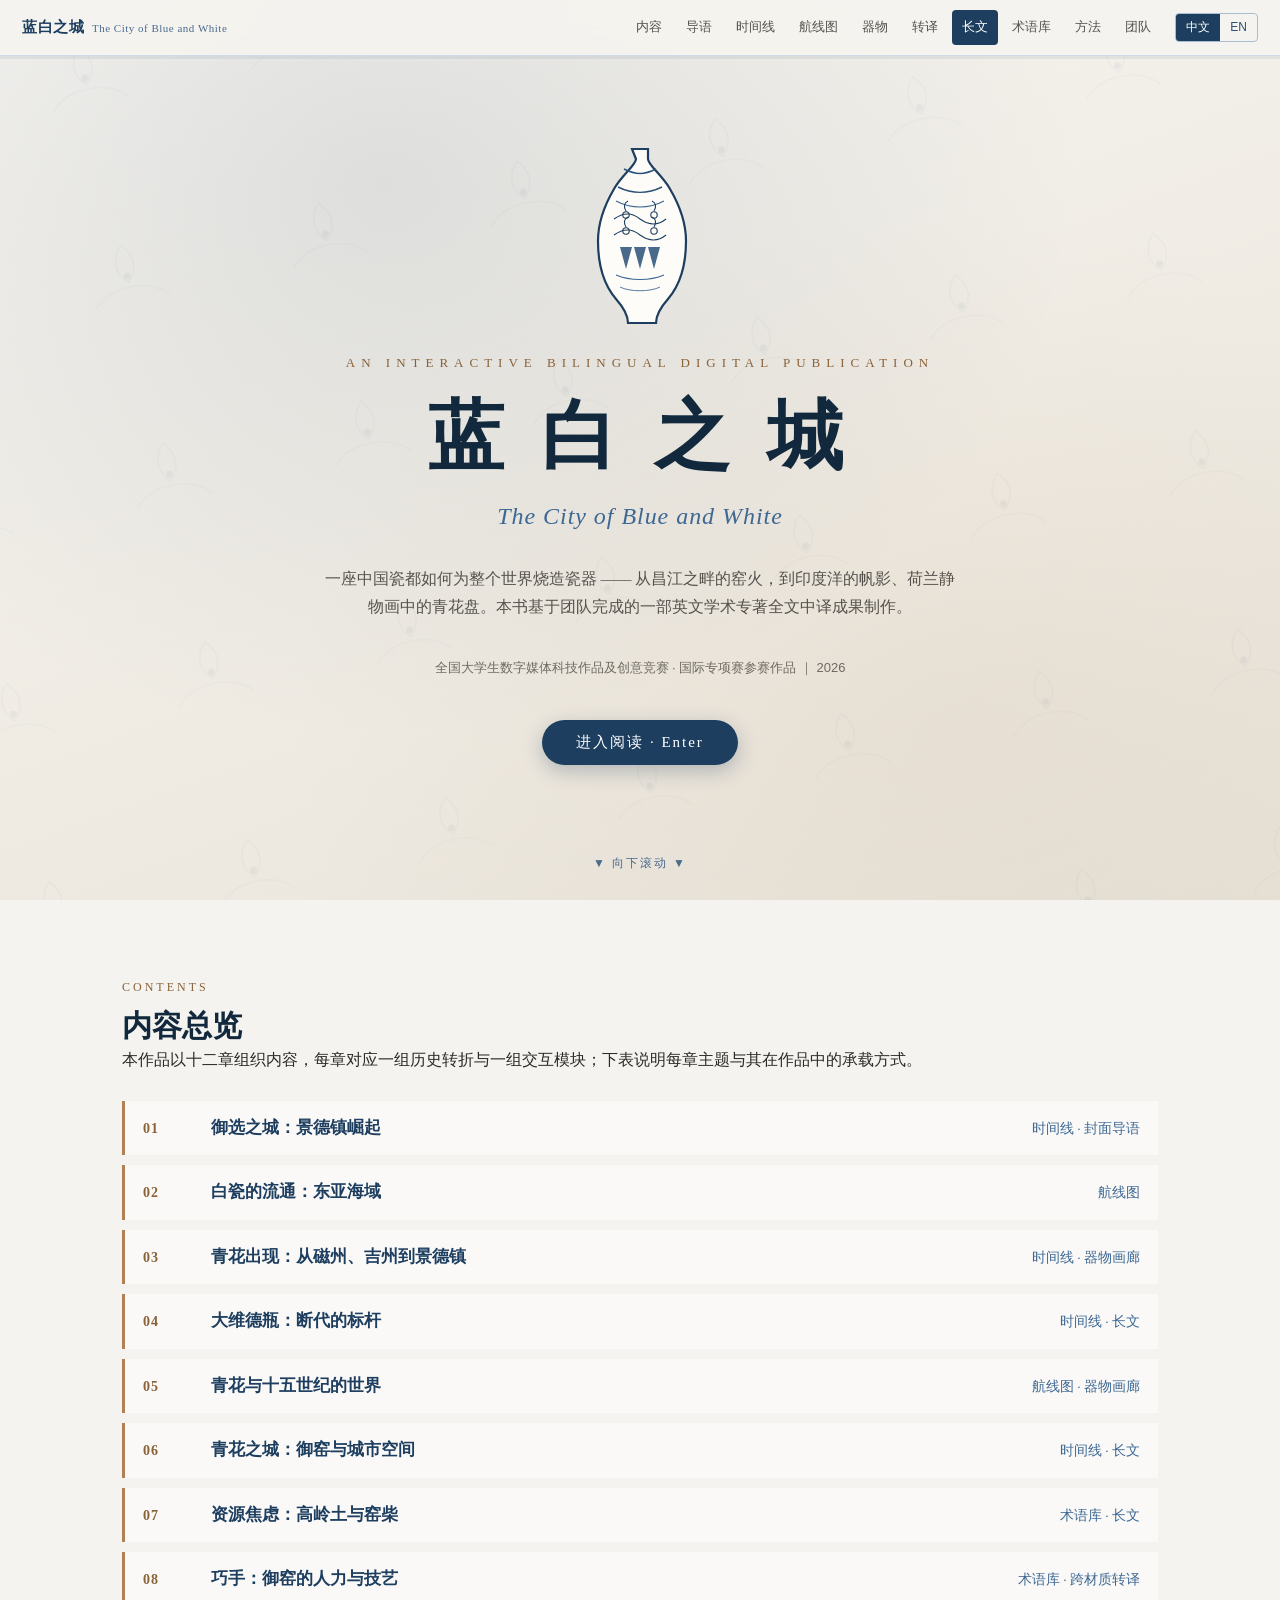
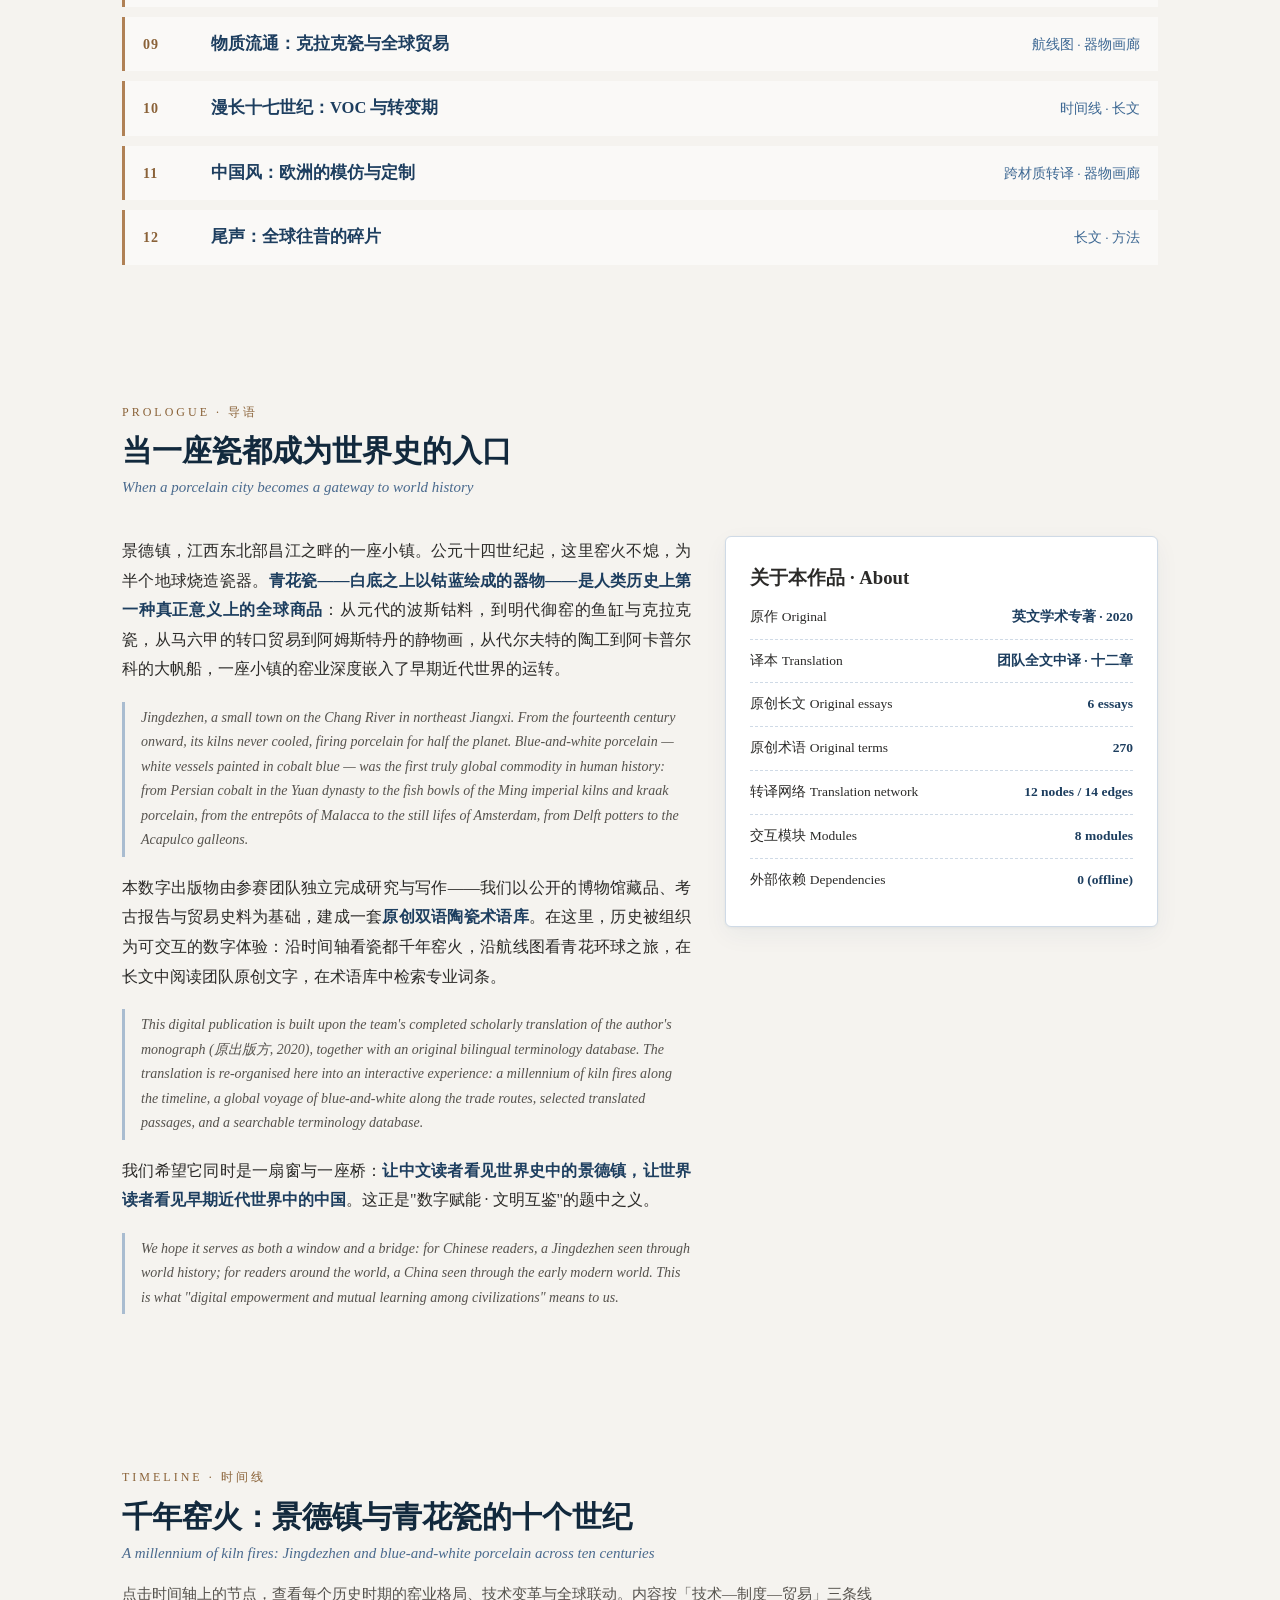
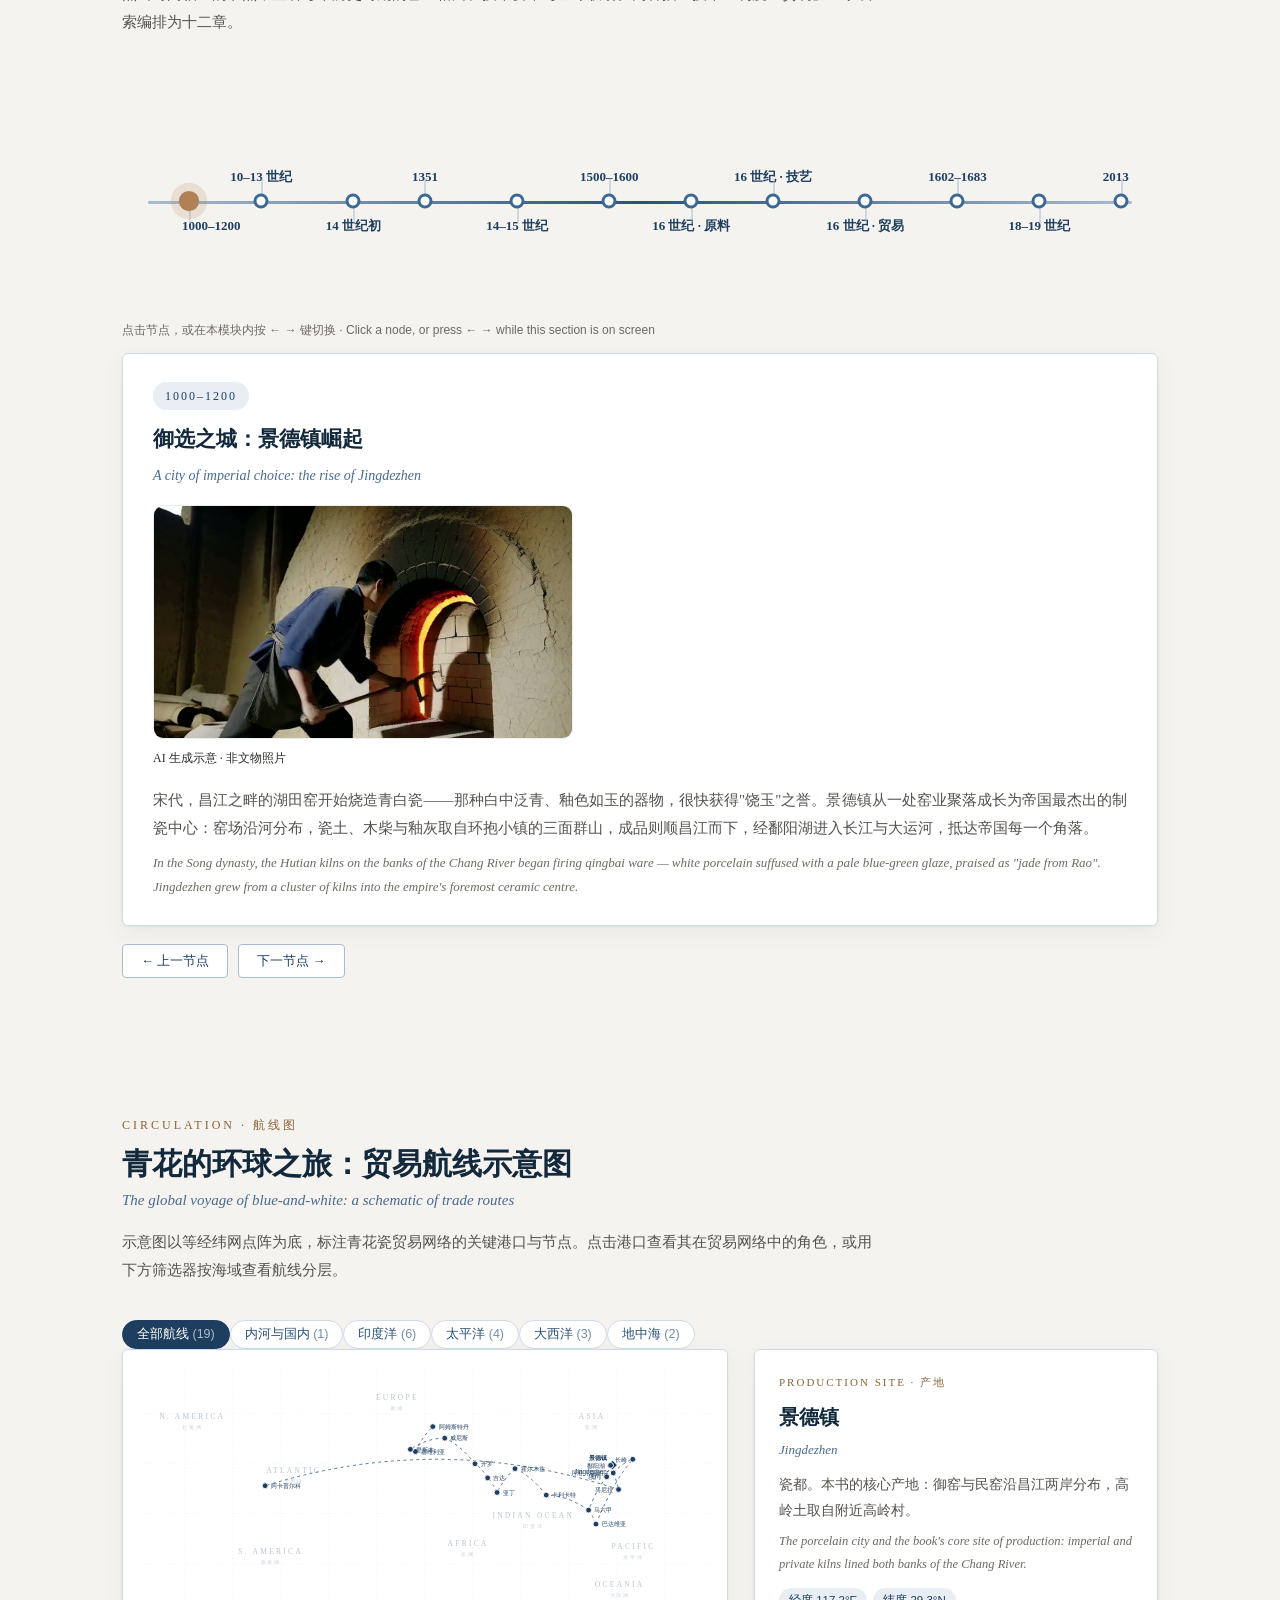
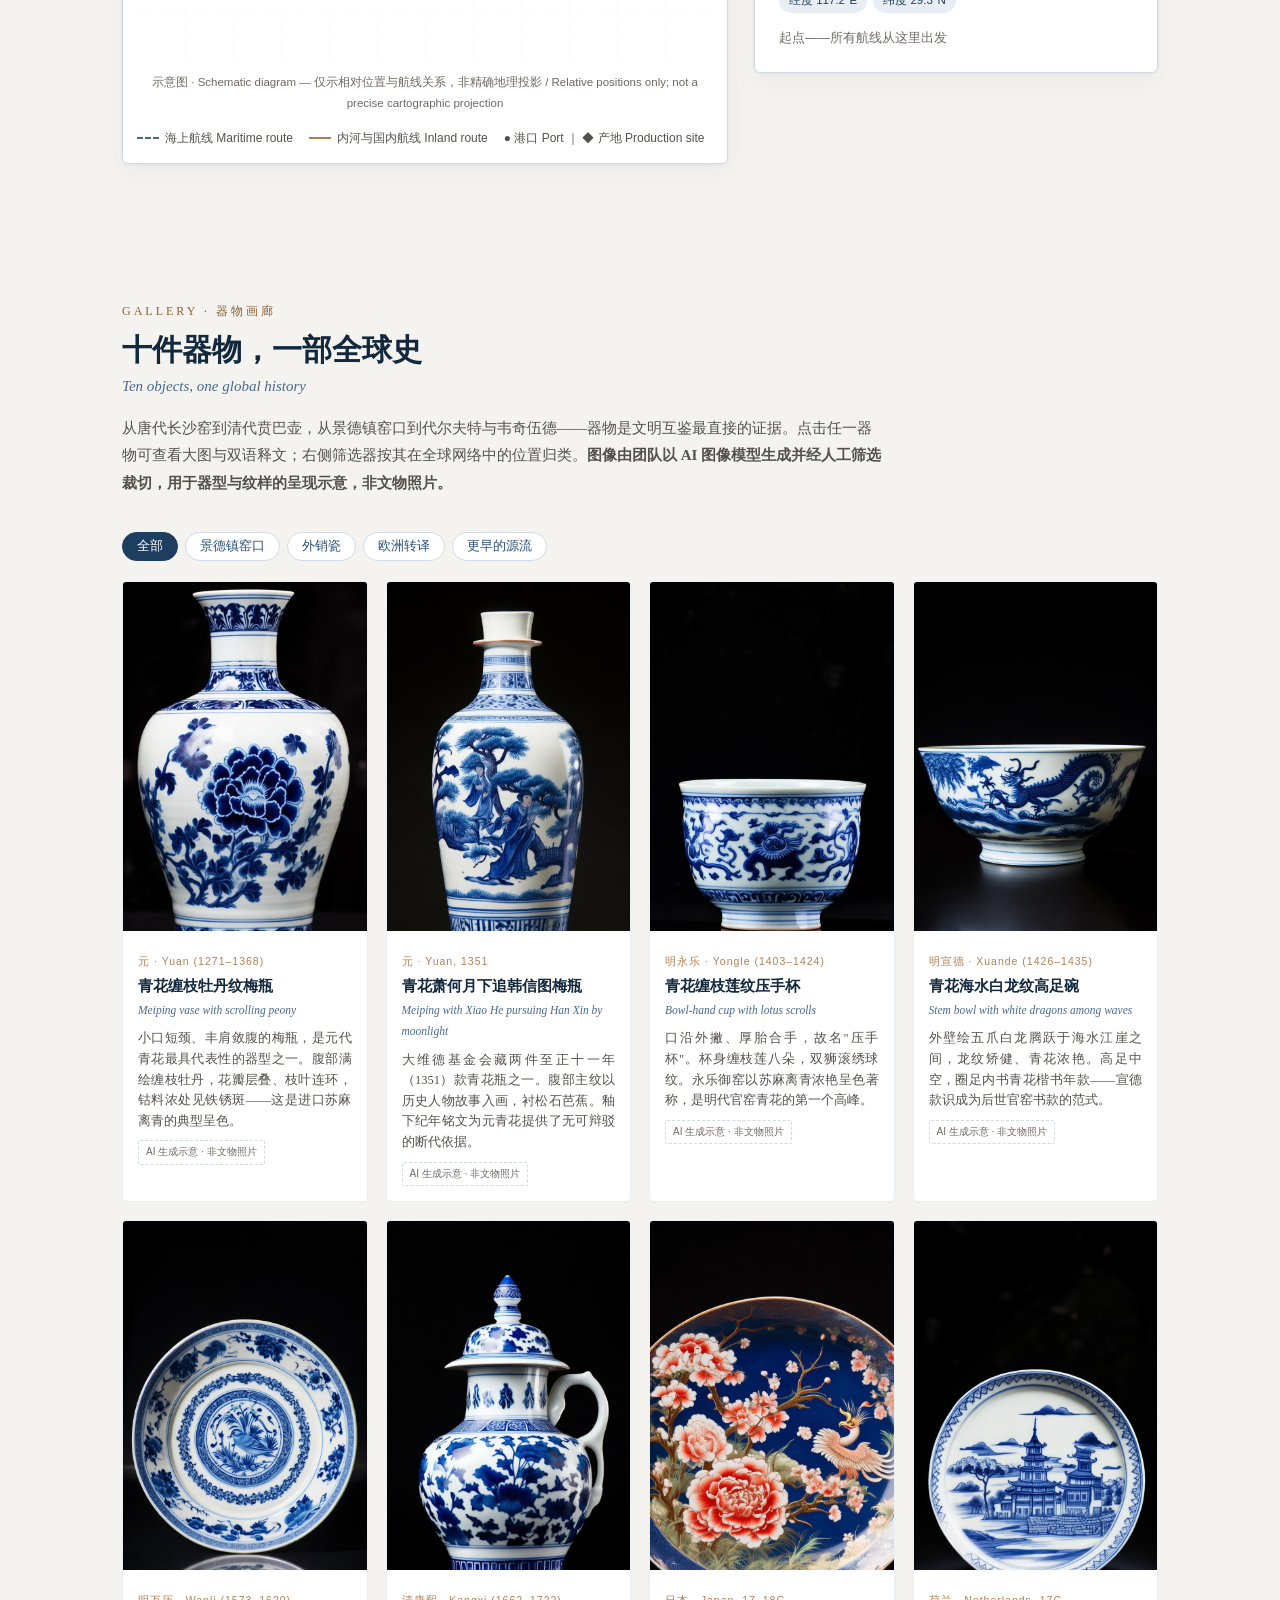
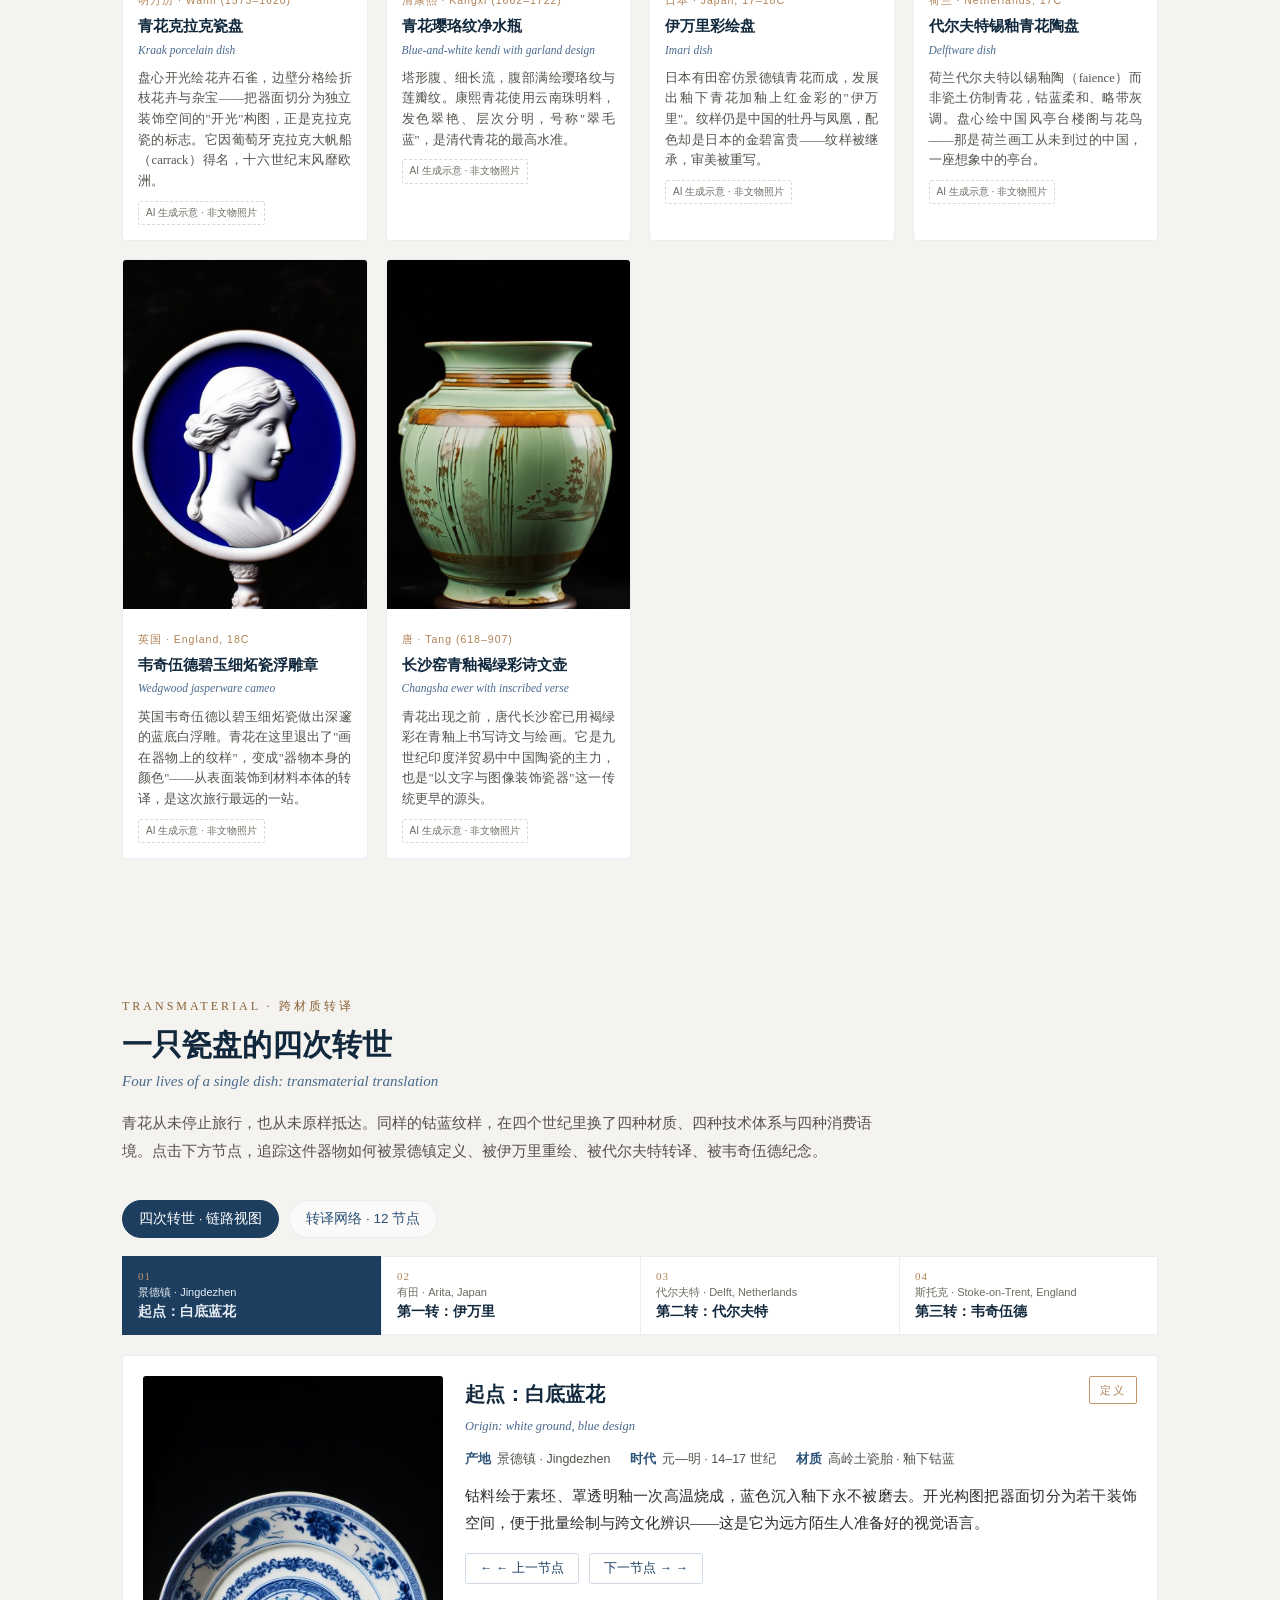
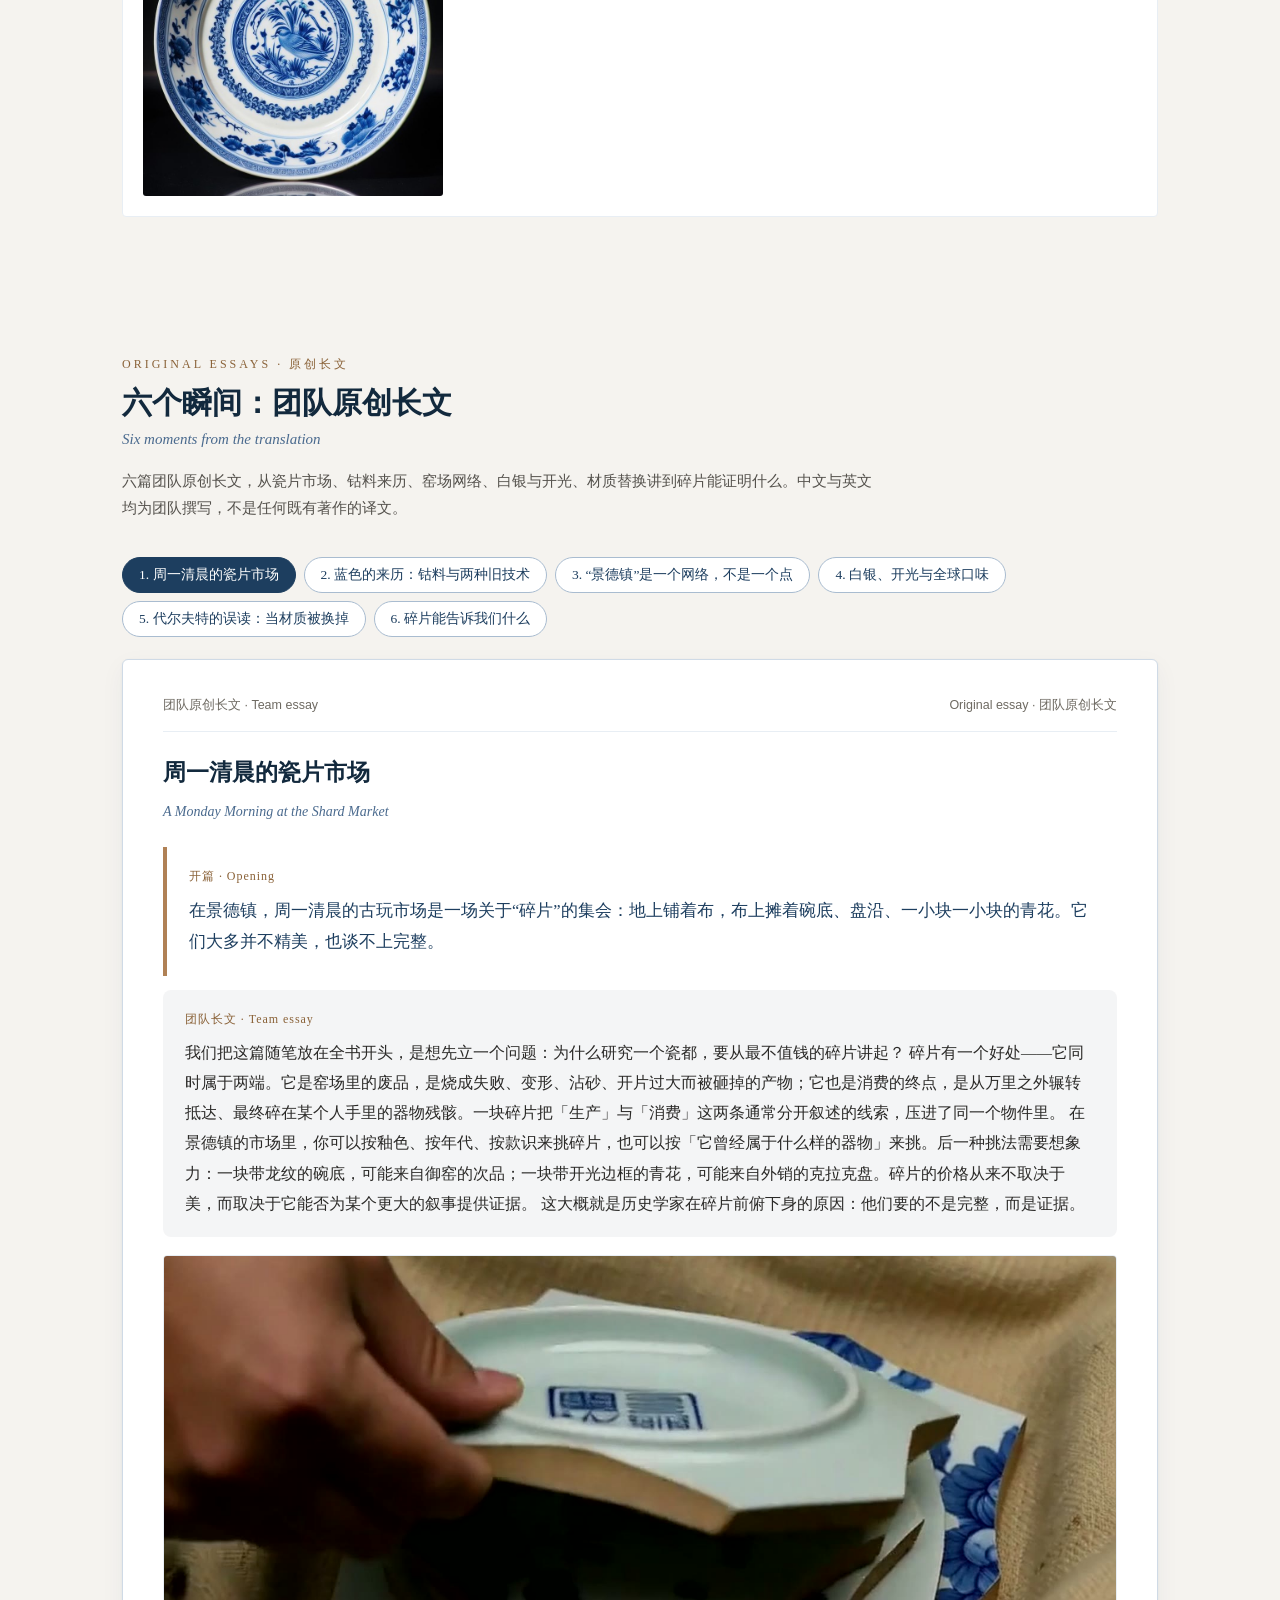
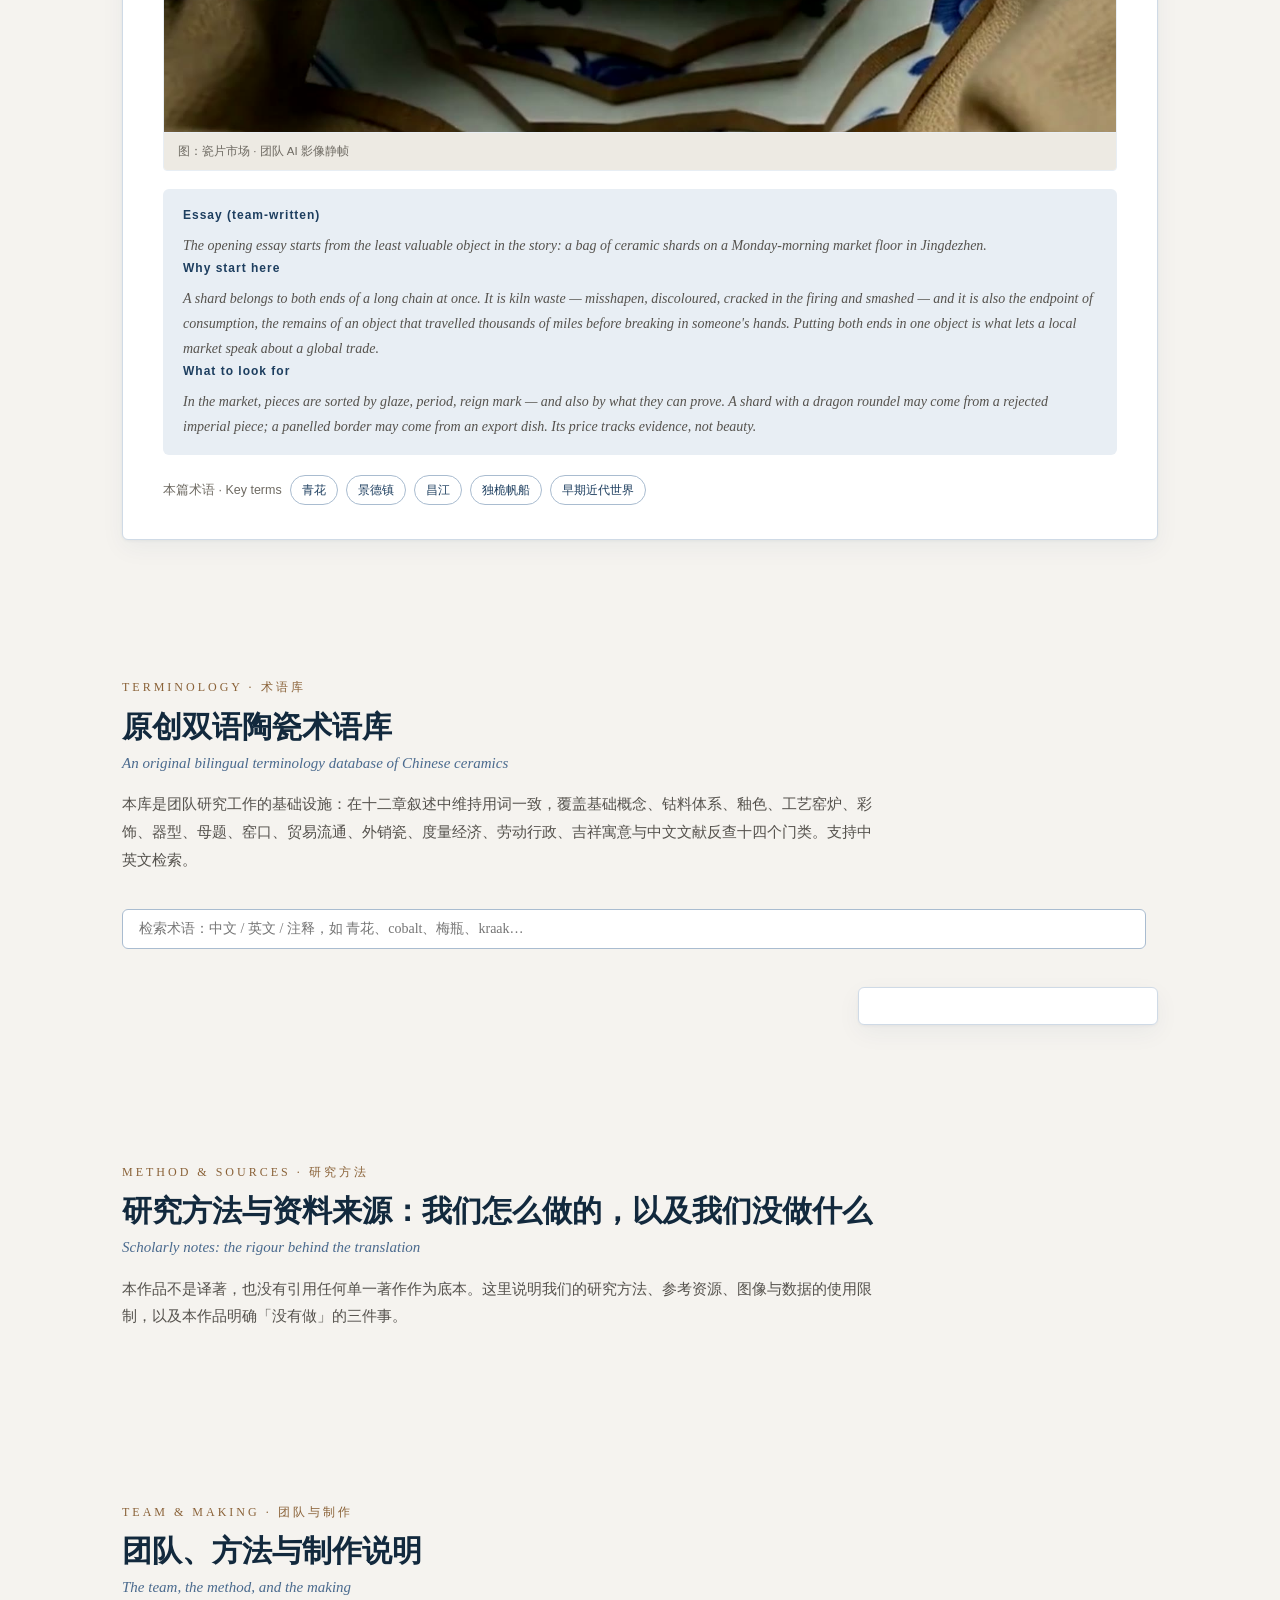
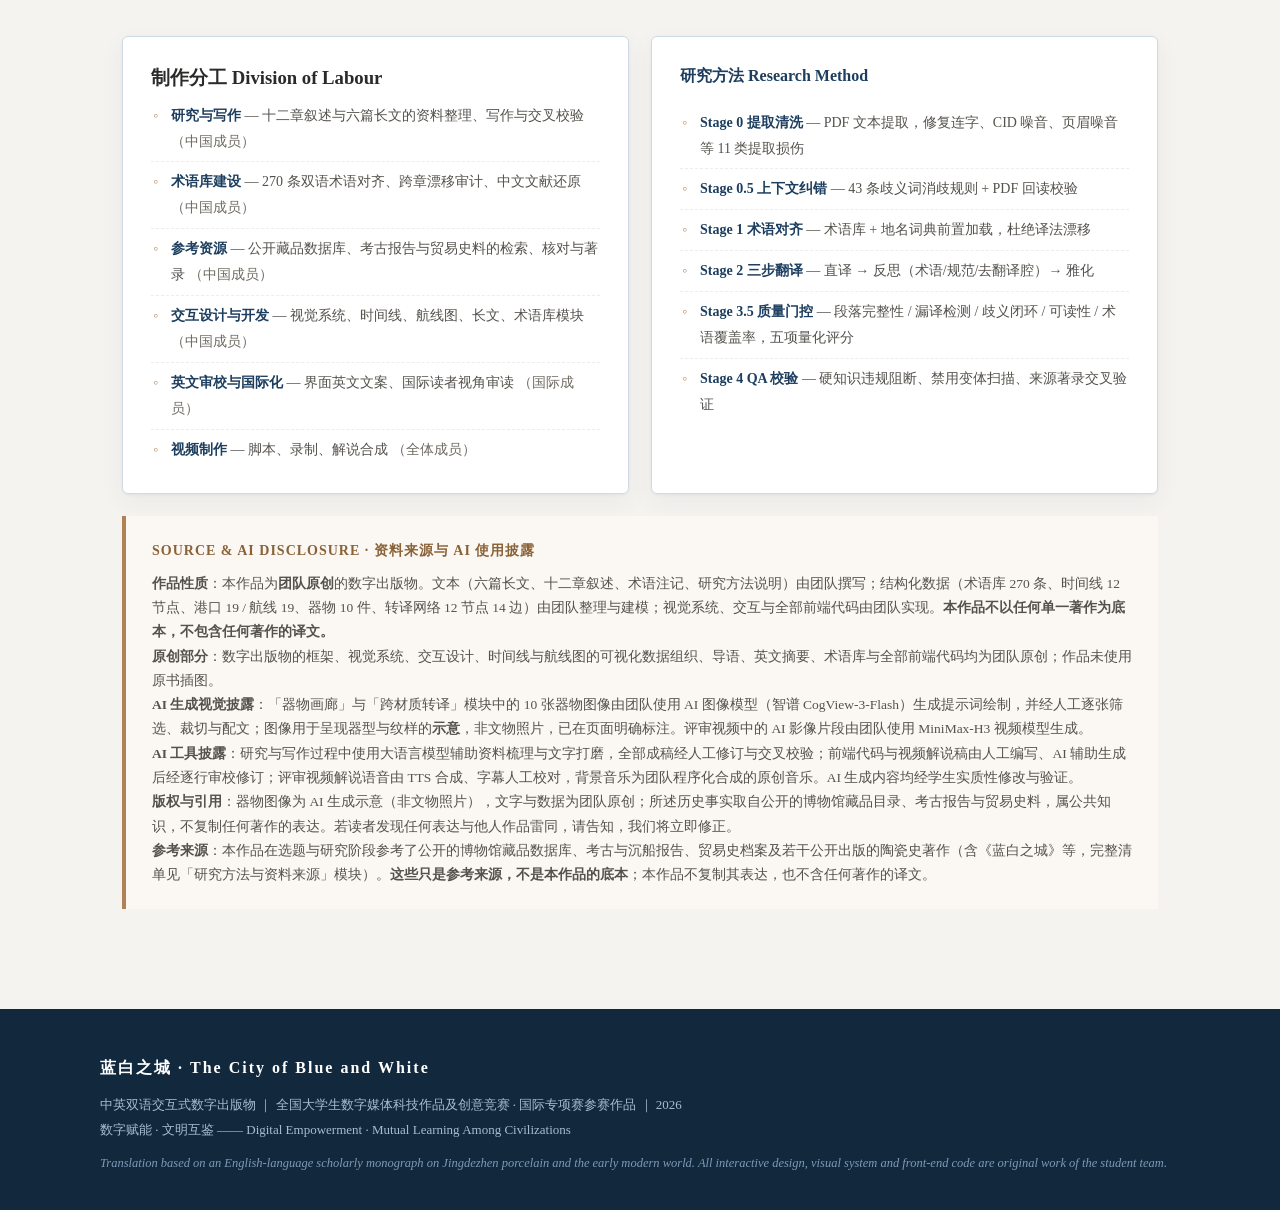
==== commit ec4b22f4: "upload index.html" ====
--- a/index.html
+++ b/index.html
@@ -58,8 +58,10 @@
     <a href="#timeline" data-i18n="nav_timeline">时间线</a>
     <a href="#routes" data-i18n="nav_routes">航线图</a>
     <a href="#gallery" data-i18n="nav_gallery">器物</a>
-    <a href="#trans" data-i18n="nav_trans">转译</a><!-- 方案C隐藏：<a href="#read" data-i18n="nav_read">长文</a> -->
-    <a href="#terms" data-i18n="nav_terms">术语库</a><!-- 方案C隐藏：<a href="#notes" data-i18n="nav_notes">方法</a> -->
+    <a href="#trans" data-i18n="nav_trans">转译</a>
+    <a href="#read" data-i18n="nav_read">长文</a>
+    <a href="#terms" data-i18n="nav_terms">术语库</a>
+    <a href="#notes" data-i18n="nav_notes">方法</a>
     <a href="#team" data-i18n="nav_team">团队</a>
     <div class="lang-switch">
       <button id="langZh" class="on" onclick="setLang('zh')">中文</button>
@@ -251,8 +253,8 @@
   <div id="transNet" class="trans-net" hidden></div>
 </section>
 
-<!-- ============ 选读 ============ -->
-<section id="read" hidden>
+<!-- ============ 长文 ============ -->
+<section id="read">
   <div class="sec-head">
     <div class="sec-kicker" data-i18n="k_read">Original Essays · 原创长文</div>
     <h2 class="sec-title" data-i18n="t_read">六个瞬间：团队原创长文</h2>
@@ -282,8 +284,8 @@
   </div>
 </section>
 
-<!-- ============ 译注 ============ -->
-<section id="notes" hidden>
+<!-- ============ 研究方法 ============ -->
+<section id="notes">
   <div class="sec-head">
     <div class="sec-kicker" data-i18n="k_notes">Method &amp; Sources · 研究方法</div>
     <h2 class="sec-title" data-i18n="t_notes">研究方法与资料来源：我们怎么做的，以及我们没做什么</h2>
